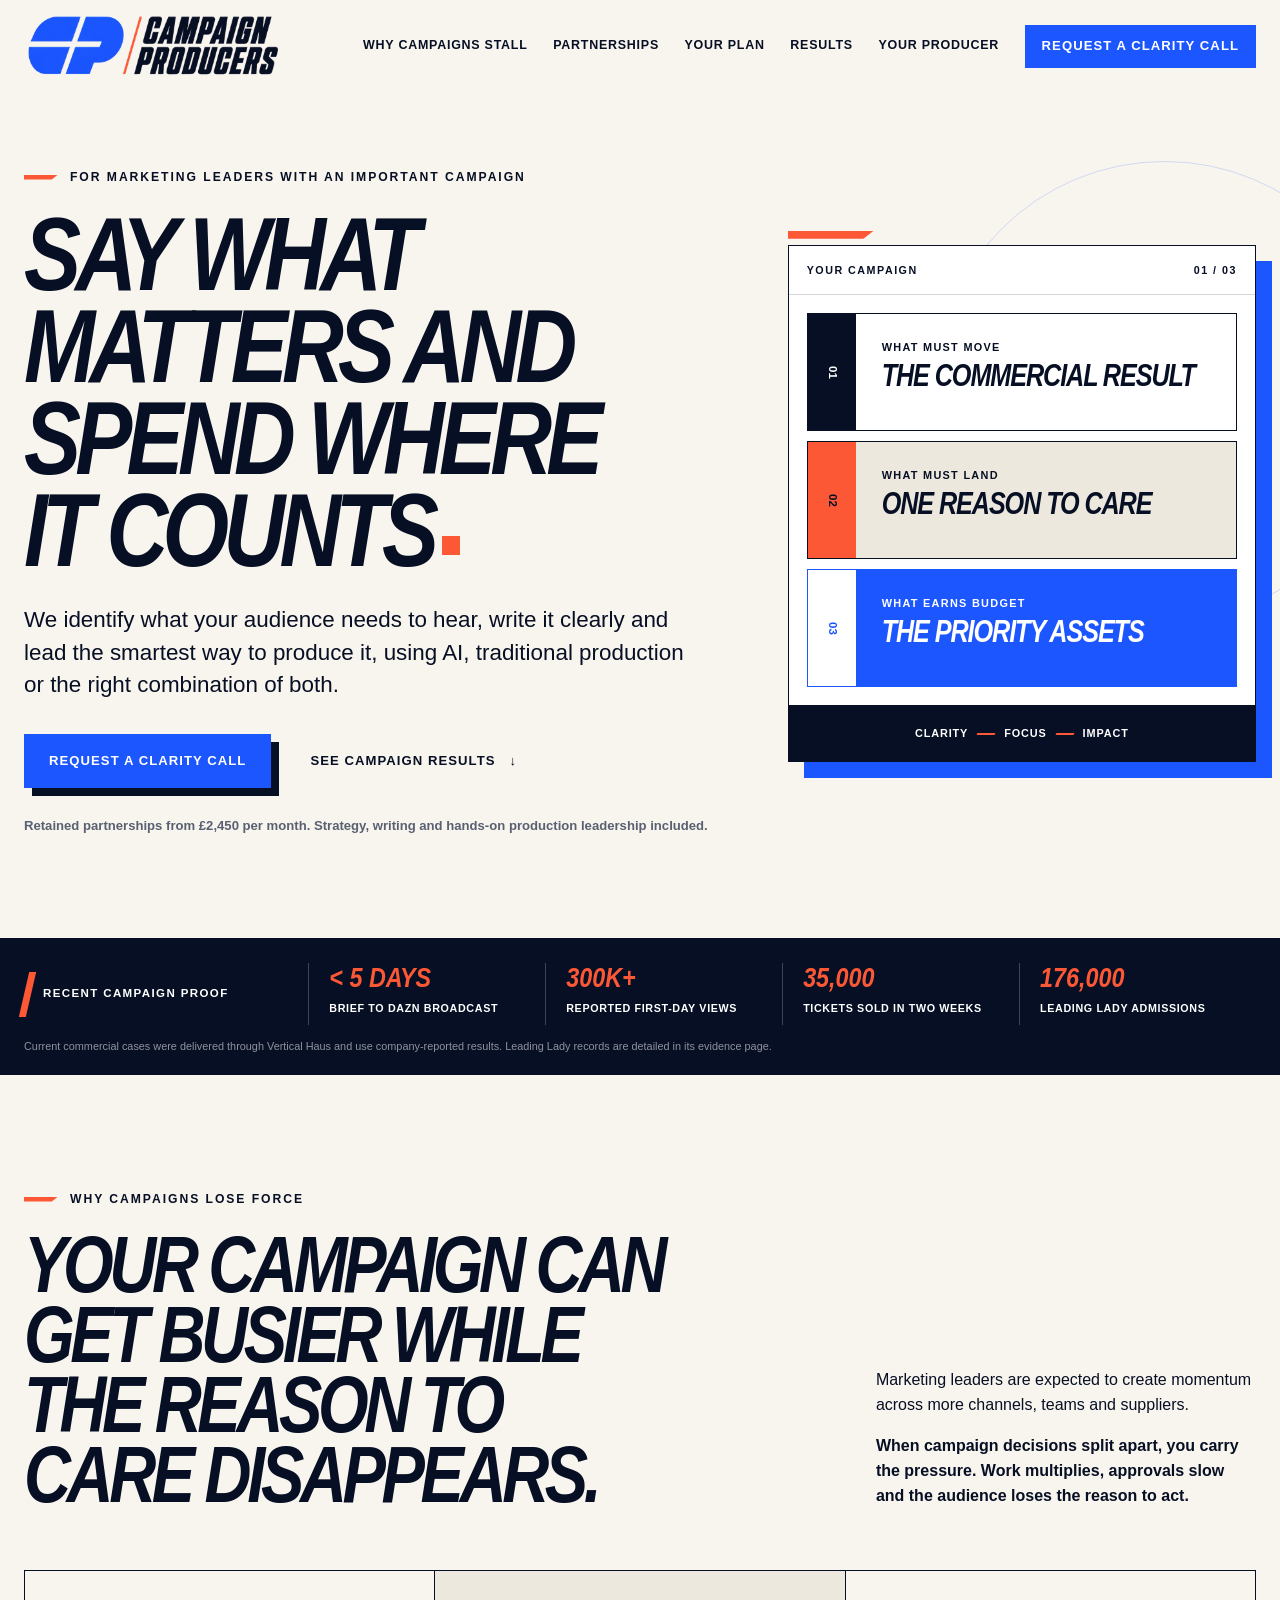
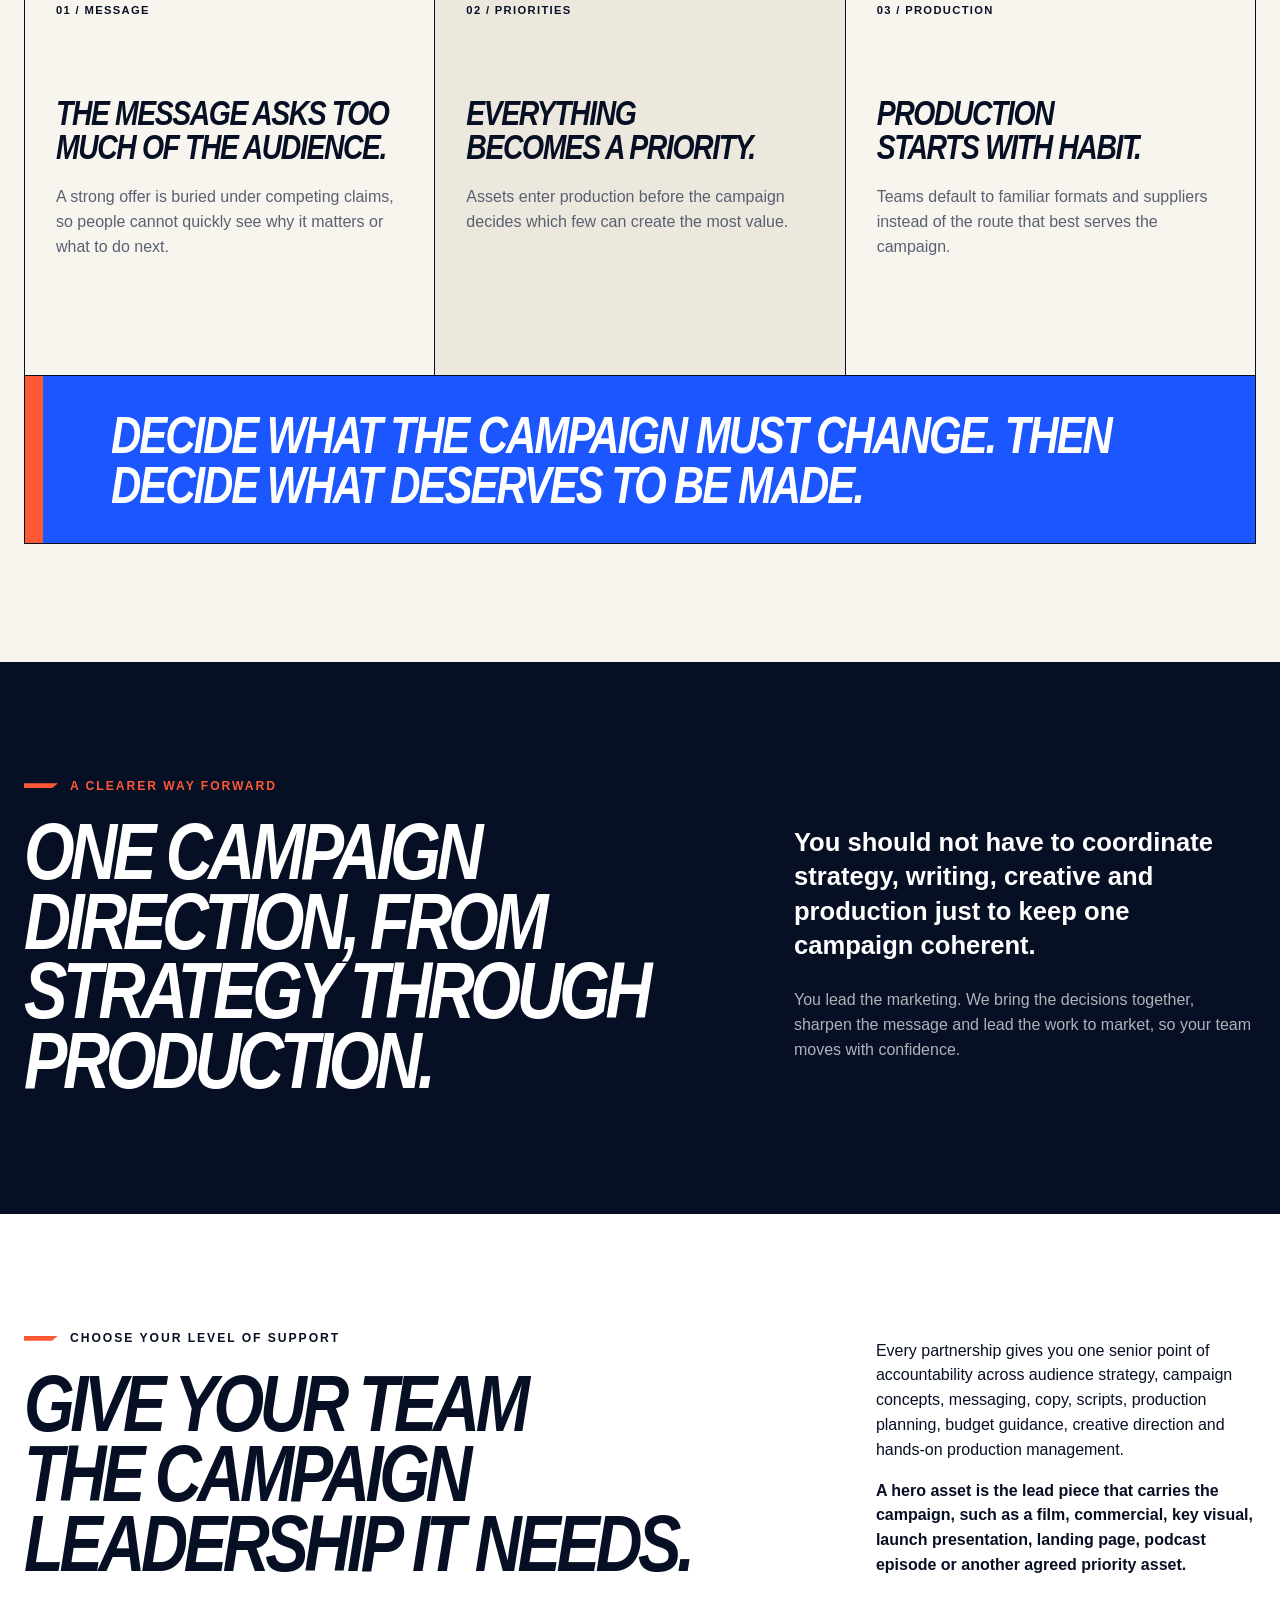
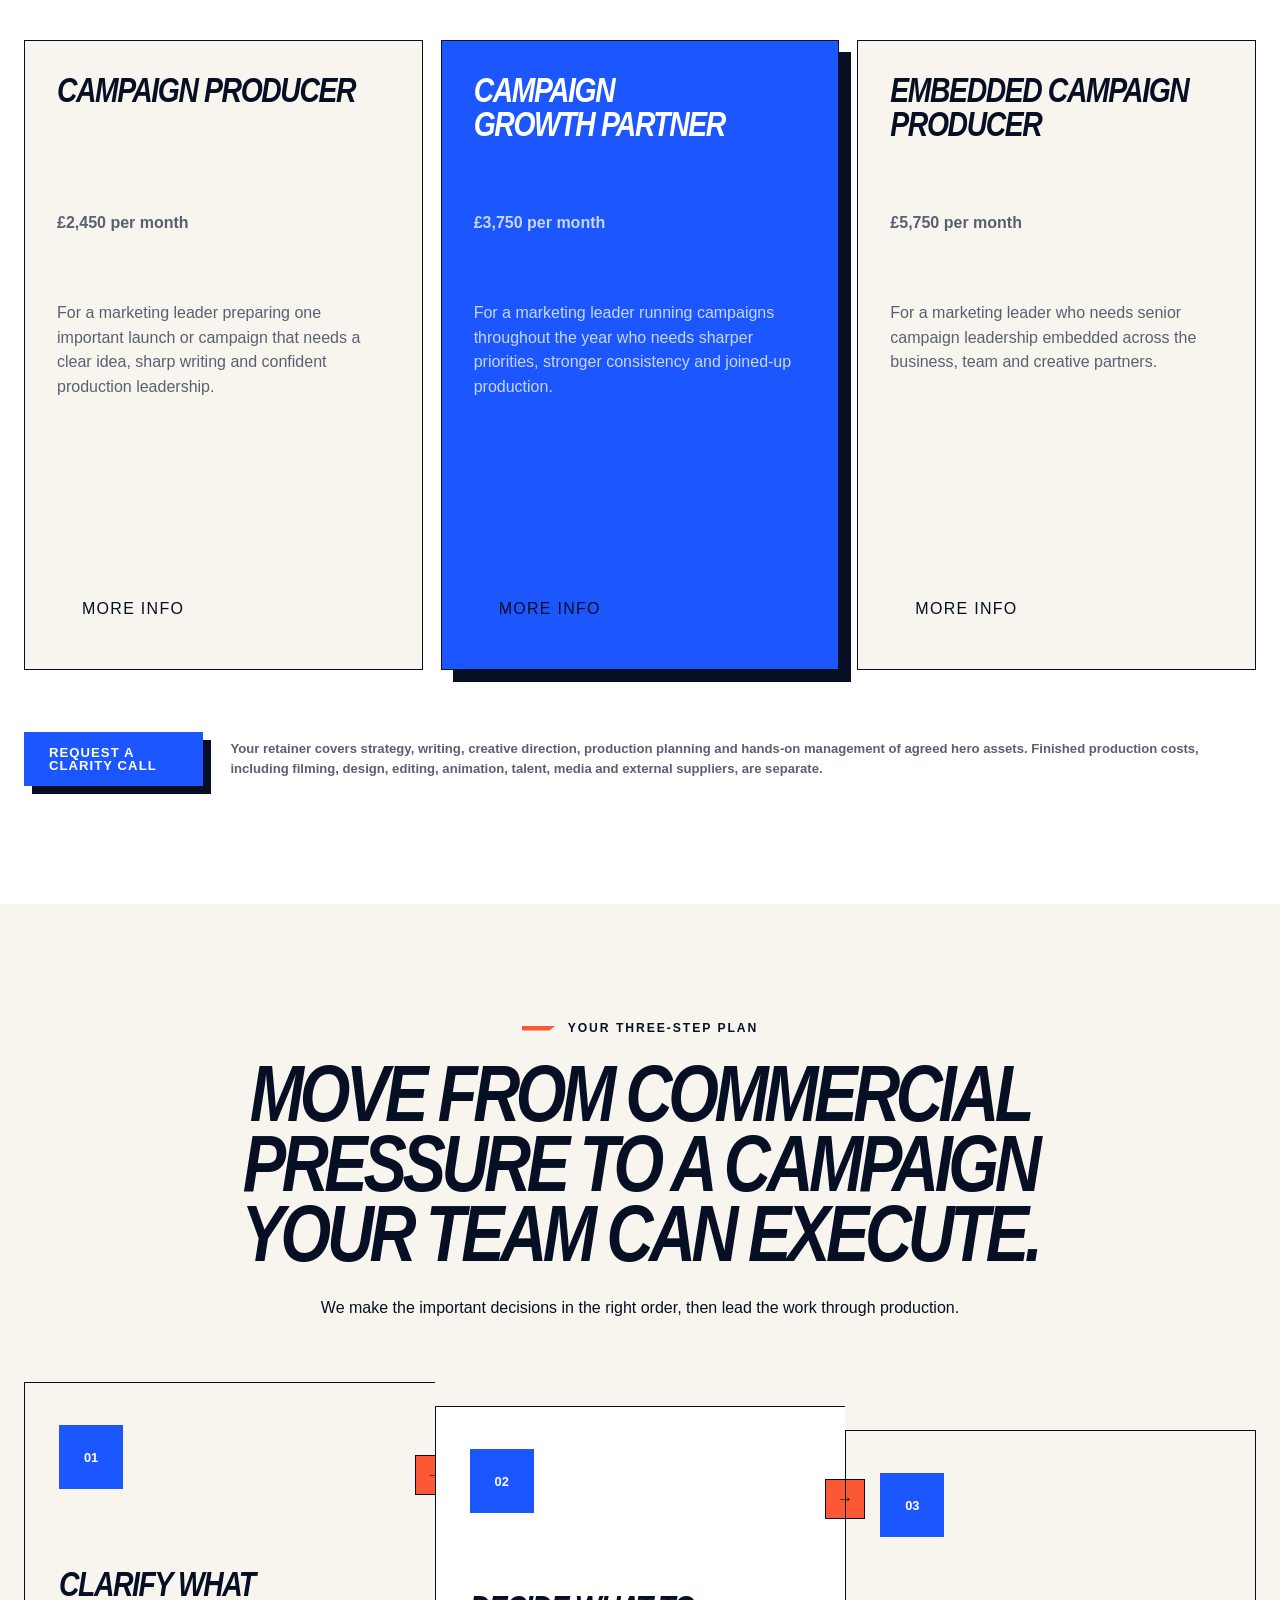
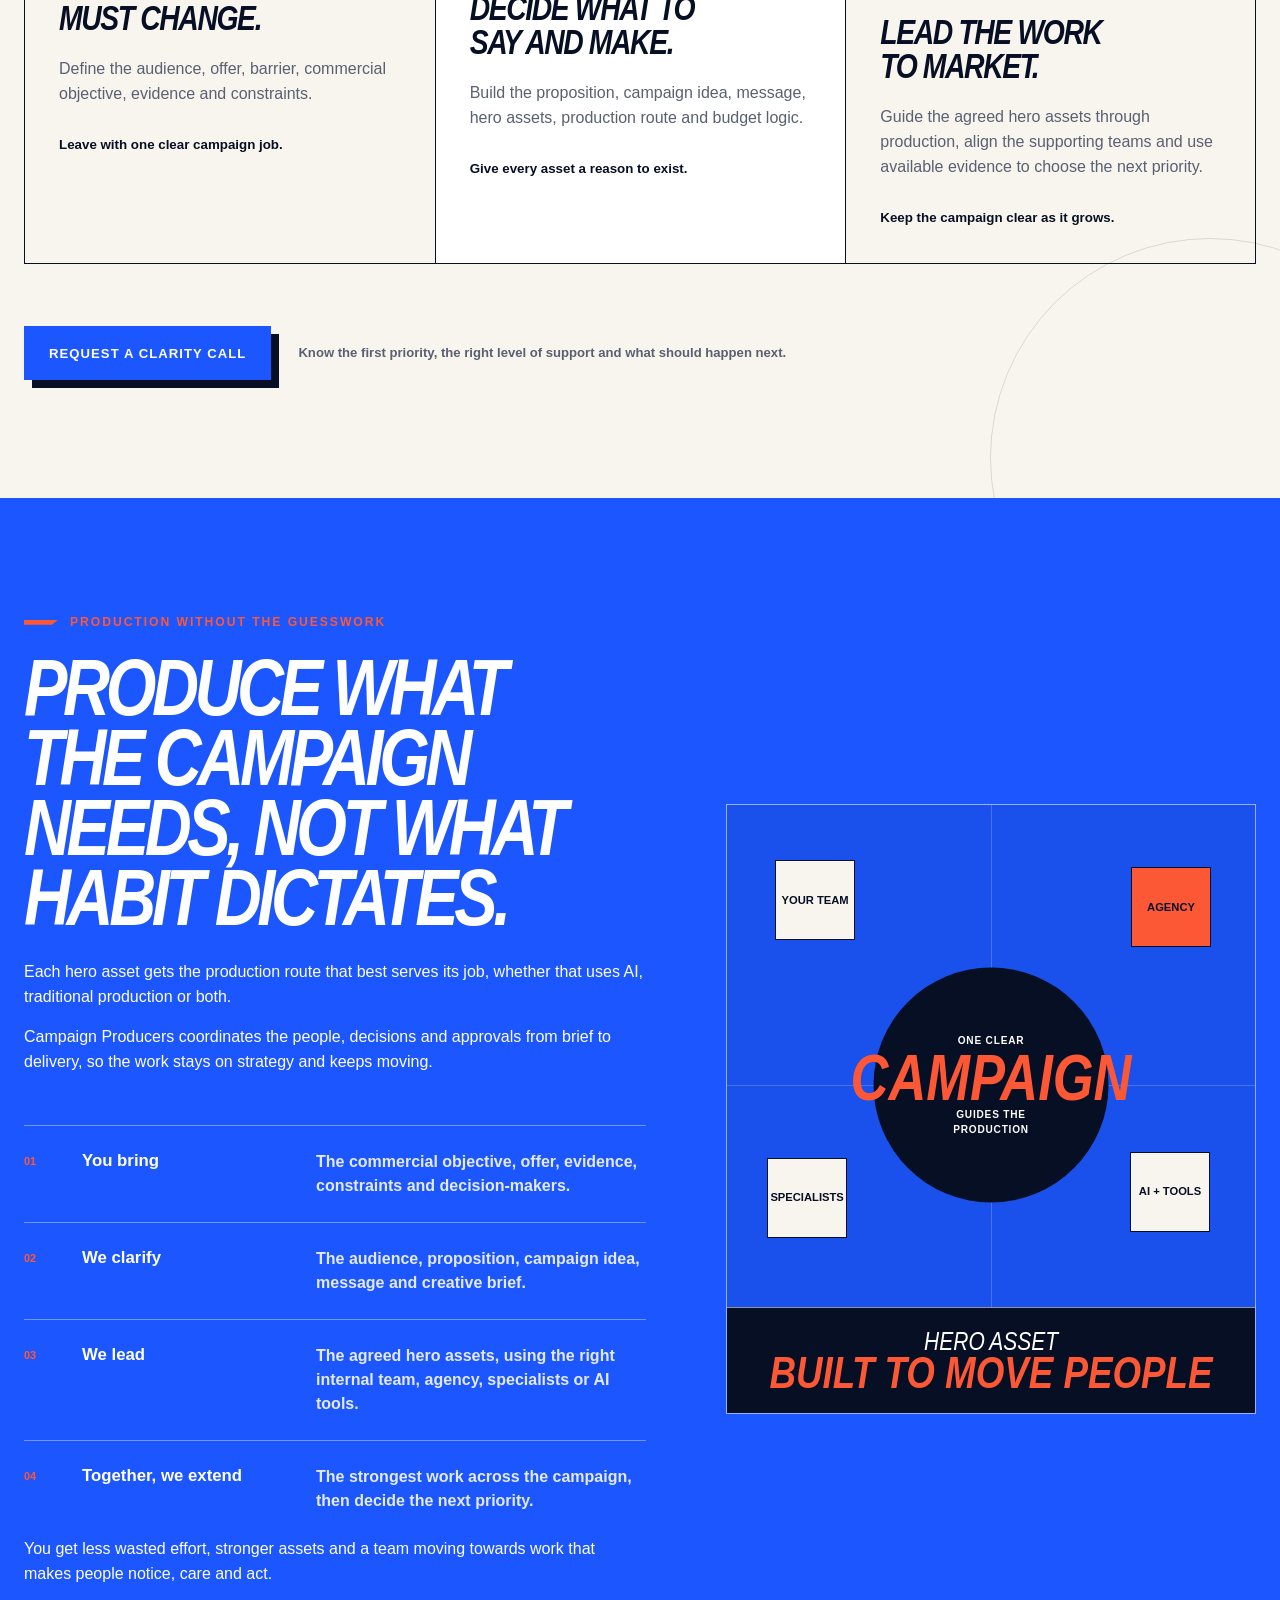
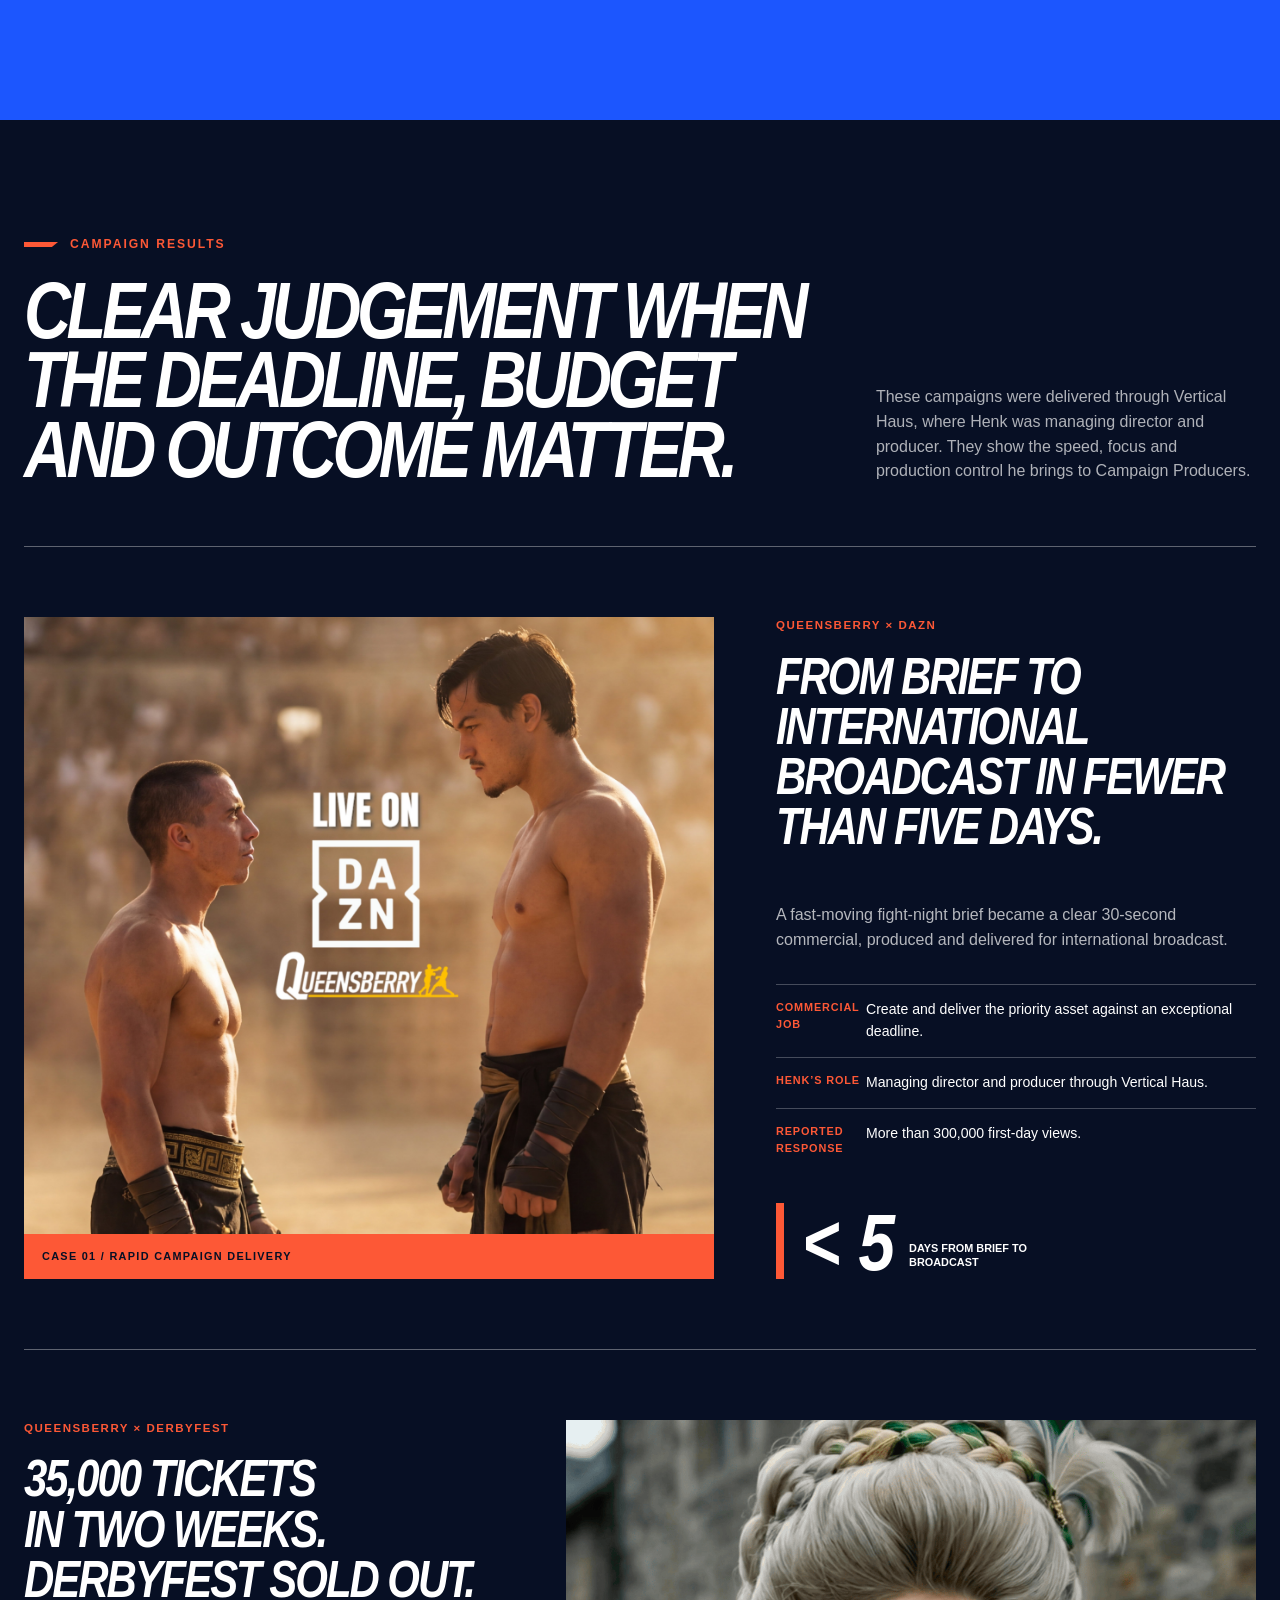
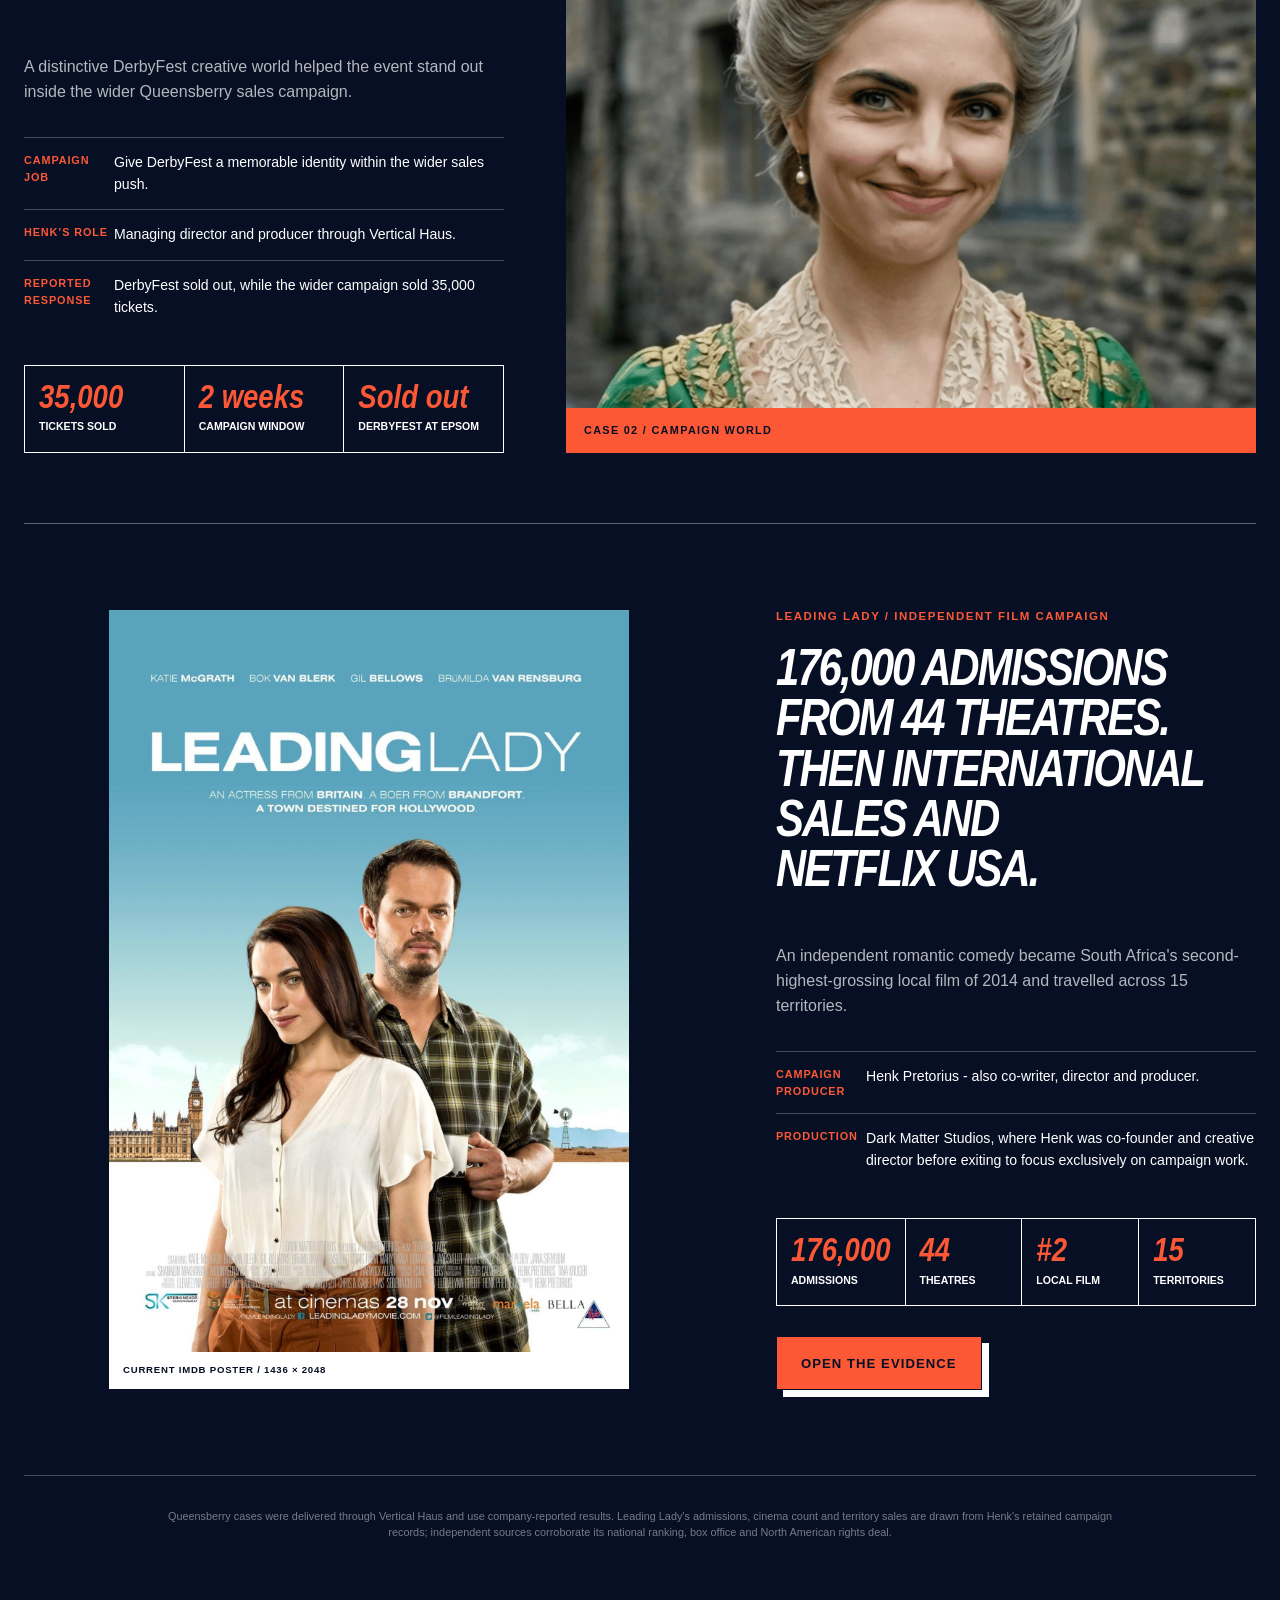
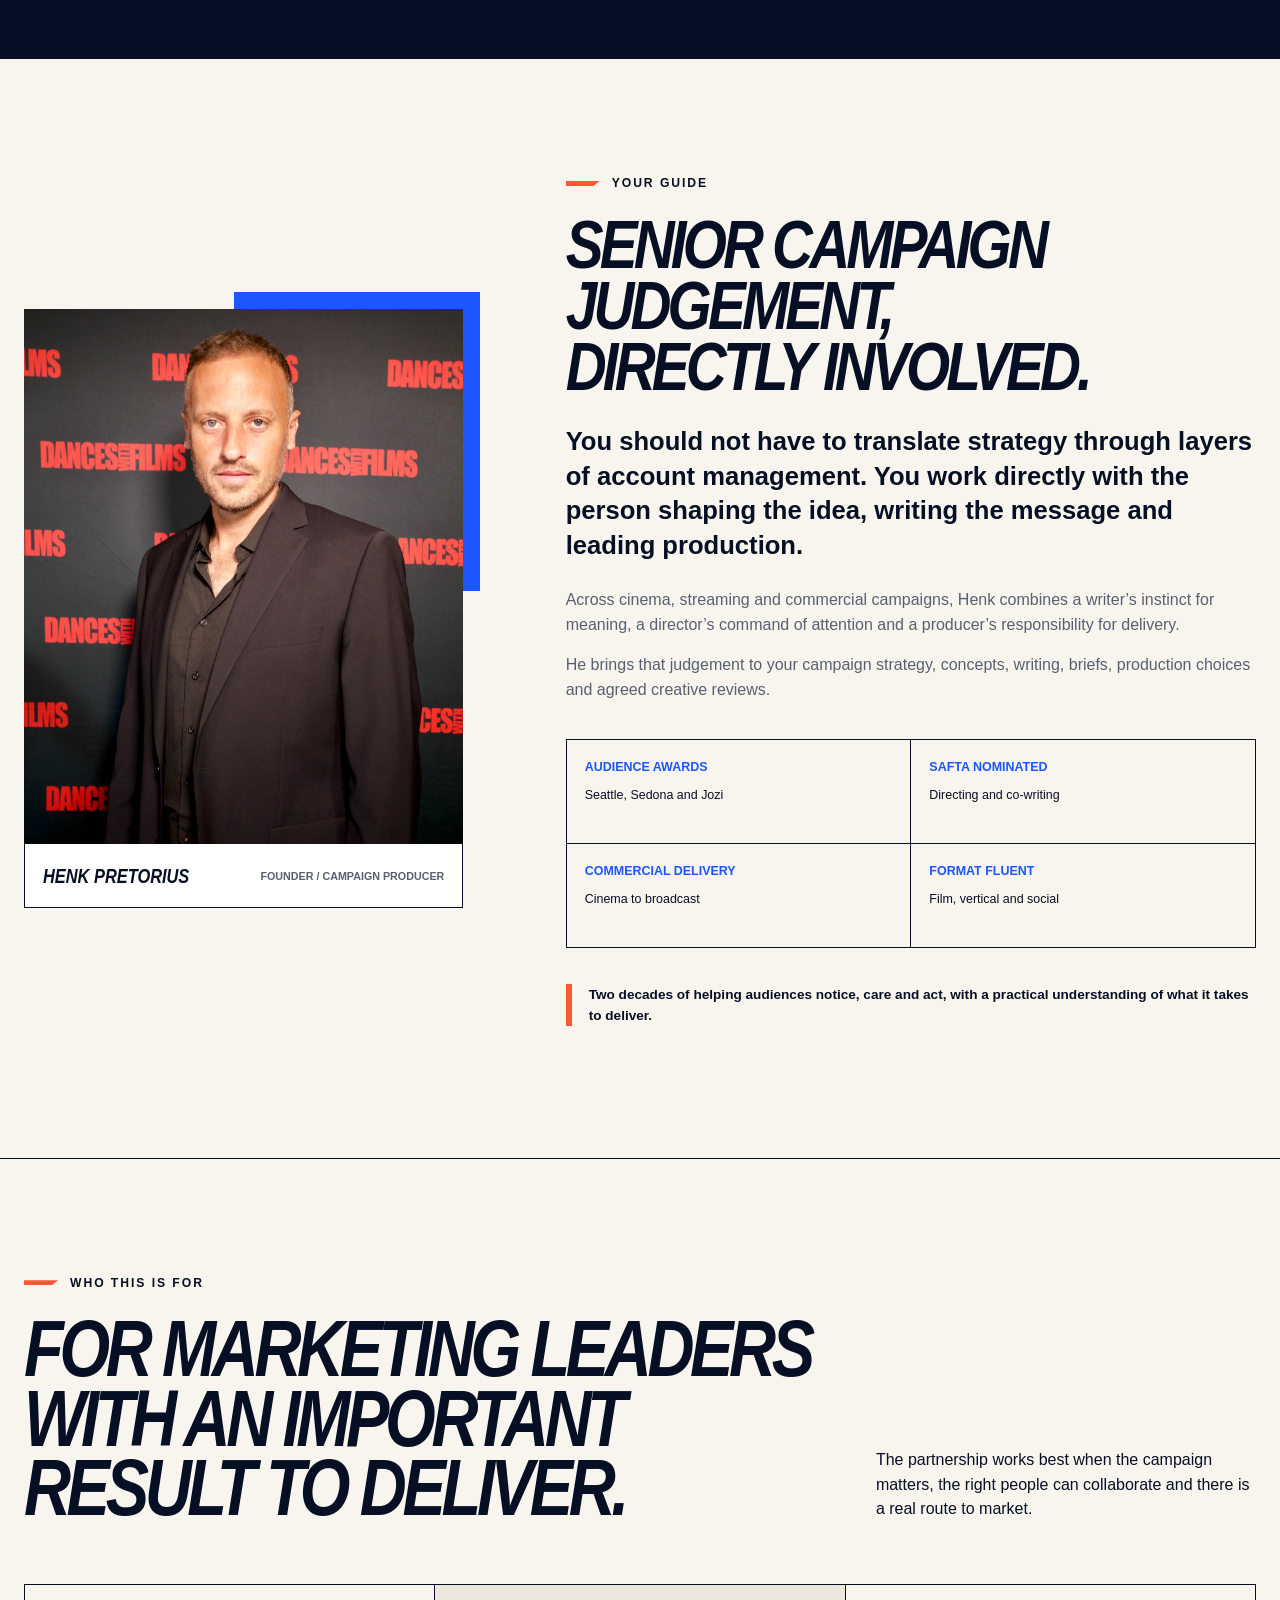
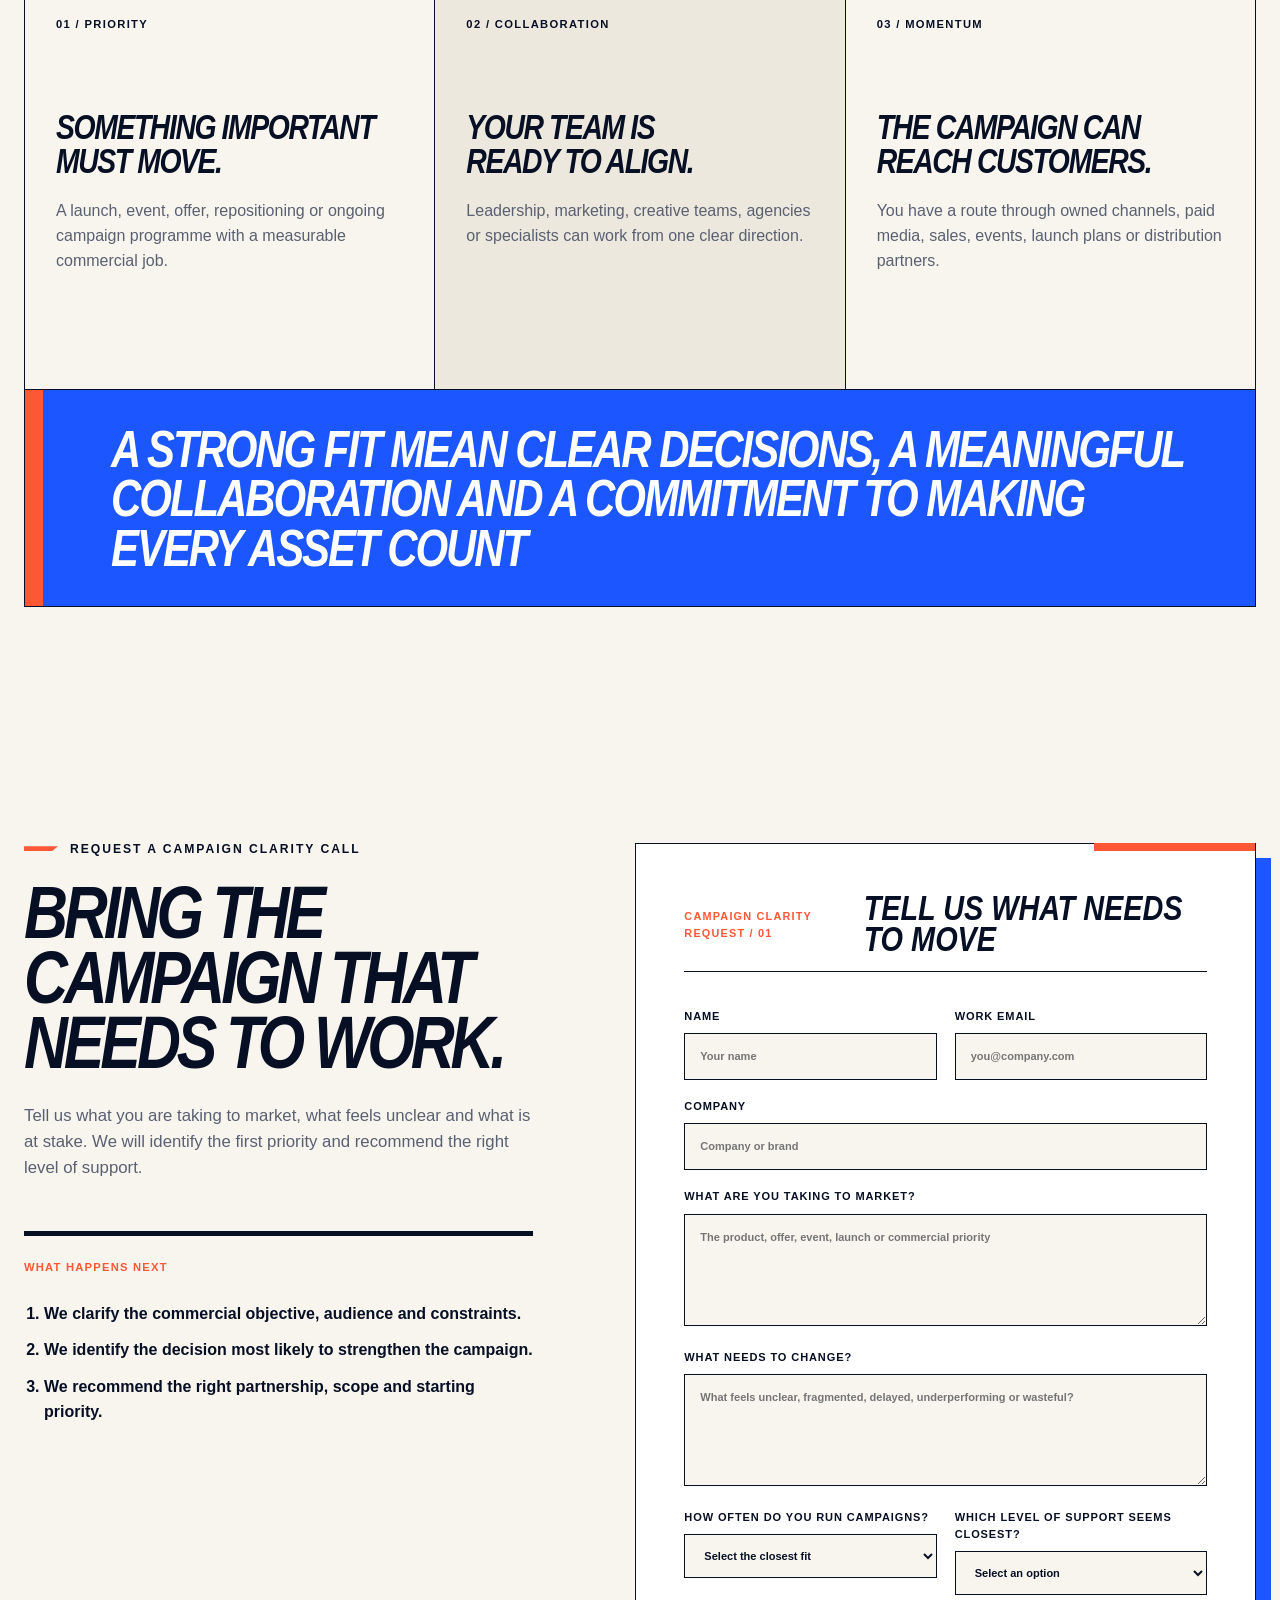
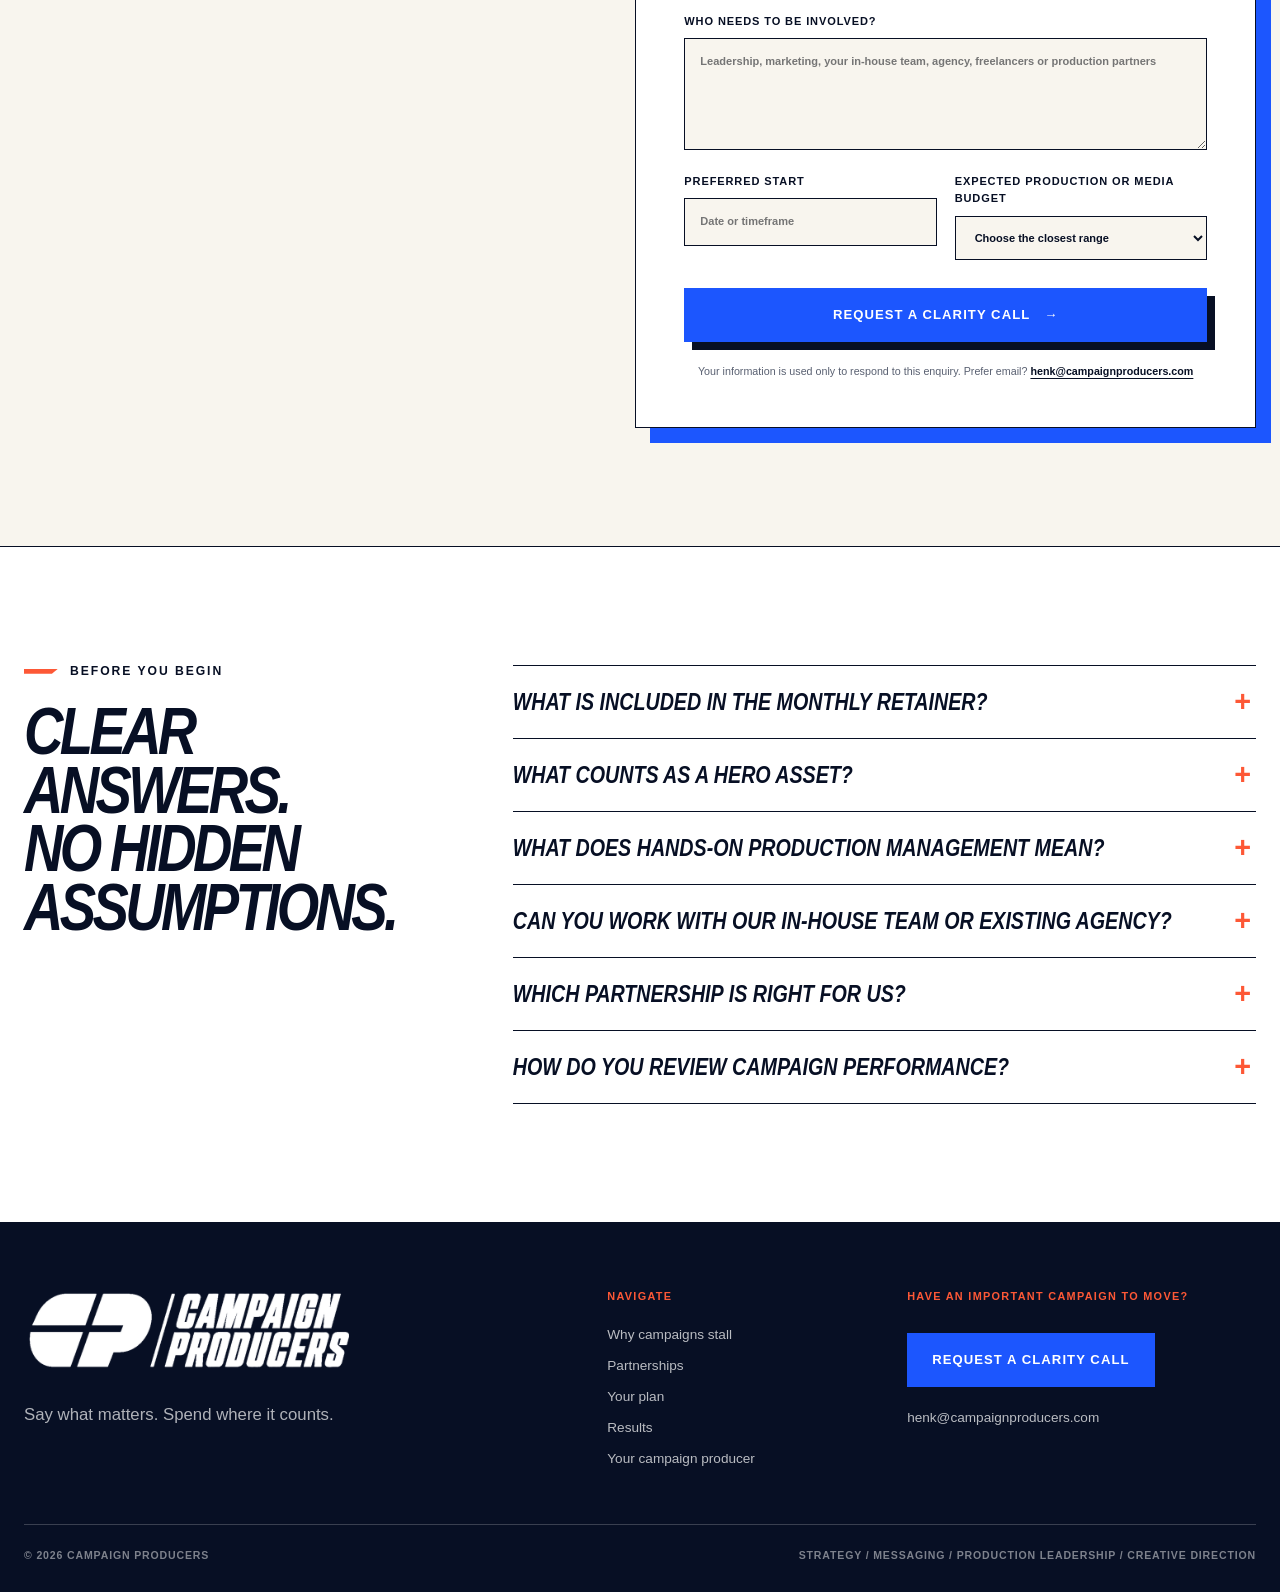
==== index.html @ 6bd21f06 "Add Leading Lady proof to restored site" ====
<!DOCTYPE html>

<html lang="en-GB">
<head>
<meta charset="utf-8"/>
<meta content="width=device-width, initial-scale=1" name="viewport"/>
<title>Campaign Strategy, Writing &amp; Production Leadership | Campaign Producers</title>
<meta content="Campaign strategy, writing and production leadership for marketing leaders. Clarify the message, focus the right assets and move faster from brief to market." name="description"/>
<meta content="#F8F5EE" name="theme-color"/>
<link href="https://www.campaignproducers.com/" rel="canonical"/>
<meta content="Make the Campaign Clear Before You Make the Work | Campaign Producers" property="og:title"/>
<meta content="Find the reason your audience should care, focus the assets worth making and lead production from brief to market." property="og:description"/>
<meta content="website" property="og:type"/>
<meta content="https://www.campaignproducers.com/" property="og:url"/>
<meta content="Campaign Producers" property="og:site_name"/>
<meta content="https://www.campaignproducers.com/assets/images/dazn-queensberry.jpg" property="og:image"/>
<meta content="Campaign Producers campaign work" property="og:image:alt"/>
<meta content="summary_large_image" name="twitter:card"/>
<meta content="Make the Campaign Clear Before You Make the Work | Campaign Producers" name="twitter:title"/>
<meta content="Campaign strategy, writing and production leadership for marketing leaders. Retained partnerships from £2,450 per month." name="twitter:description"/>
<meta content="https://www.campaignproducers.com/assets/images/dazn-queensberry.jpg" name="twitter:image"/>
<link href="assets/images/campaign-producers-mark.png" rel="icon" type="image/png"/>
<link href="assets/css/styles.css" rel="stylesheet"/>
<style>
/* Keep the production steps clean, aligned and easy to scan. */
.success-list li {
  display: grid;
  grid-template-columns: 34px minmax(170px, 210px) minmax(0, 1fr);
  align-items: start;
  column-gap: 24px;
  row-gap: 4px;
  padding: 24px 0;
}

.success-list li > .success-number {
  padding-top: 0.28em;
}

.success-list li > strong {
  display: block;
  margin: 0;
  font-size: 1.05rem;
  line-height: 1.3;
}

.success-list li > .success-copy {
  display: block;
  min-width: 0;
  color: rgba(255, 255, 255, 0.88);
  font-size: 1rem;
  font-weight: 700;
  line-height: 1.5;
}

@media (max-width: 620px) {
  .success-list li {
    grid-template-columns: 30px minmax(0, 1fr);
    column-gap: 14px;
    padding: 20px 0;
  }

  .success-list li > .success-number {
    grid-row: 1 / span 2;
  }

  .success-list li > strong,
  .success-list li > .success-copy {
    grid-column: 2;
  }
}


/* Keep package choices concise, with full details available on demand. */
.offer-card {
  display: flex;
  flex-direction: column;
}

.offer-card > h3 {
  margin-top: 0;
}

.offer-price {
  margin: 0 0 18px;
}

.offer-price strong {
  display: block;
}

.offer-summary {
  flex: 1;
}

.package-more-button {
  align-self: flex-start;
  margin-top: 22px;
  font: inherit;
  cursor: pointer;
}

.package-dialog {
  width: min(720px, calc(100% - 32px));
  max-width: 720px;
  max-height: min(86vh, 780px);
  margin: auto;
  padding: 0;
  overflow: auto;
  color: #151515;
  background: #f8f5ee;
  border: 1px solid rgba(21, 21, 21, 0.24);
  box-shadow: 0 28px 90px rgba(0, 0, 0, 0.32);
}

.package-dialog::backdrop {
  background: rgba(8, 8, 8, 0.72);
  backdrop-filter: blur(3px);
}

.package-dialog-inner {
  position: relative;
  padding: clamp(30px, 6vw, 58px);
}

.package-dialog-close {
  position: absolute;
  top: 18px;
  right: 18px;
  display: inline-flex;
  align-items: center;
  gap: 8px;
  padding: 8px 10px;
  color: inherit;
  background: transparent;
  border: 1px solid rgba(21, 21, 21, 0.24);
  font: inherit;
  font-size: 0.82rem;
  font-weight: 700;
  letter-spacing: 0.06em;
  text-transform: uppercase;
  cursor: pointer;
}

.package-dialog-close:hover,
.package-dialog-close:focus-visible {
  background: rgba(21, 21, 21, 0.08);
}

.package-dialog-kicker {
  margin: 0 100px 14px 0;
  font-size: 0.78rem;
  font-weight: 800;
  letter-spacing: 0.1em;
  text-transform: uppercase;
}

.package-dialog h3 {
  margin: 0 0 12px;
  font-size: clamp(2rem, 5vw, 3.4rem);
  line-height: 1;
}

.package-dialog-price {
  margin: 0 0 24px;
}

.package-dialog-price strong,
.package-dialog-price small {
  display: block;
}

.package-dialog-price strong {
  font-size: 1.25rem;
}

.package-dialog-price small {
  margin-top: 4px;
}

.package-dialog h4 {
  margin: 30px 0 12px;
  font-size: 0.82rem;
  letter-spacing: 0.1em;
  text-transform: uppercase;
}

.package-dialog ul {
  margin: 0;
  padding-left: 1.25rem;
}

.package-dialog li + li {
  margin-top: 9px;
}

.package-dialog-outcome {
  margin: 30px 0 0;
  padding-top: 24px;
  border-top: 1px solid rgba(21, 21, 21, 0.2);
}

.package-dialog-actions {
  margin-top: 28px;
}



/* Compatibility fallback for browsers without native modal dialog support. */
.package-dialog.package-dialog-fallback {
  position: fixed;
  inset: 0;
  z-index: 9999;
  box-sizing: border-box;
  width: 100%;
  max-width: none;
  height: 100%;
  max-height: none;
  margin: 0;
  padding: 16px;
  overflow-y: auto;
  background: rgba(8, 8, 8, 0.72);
  border: 0;
}

.package-dialog.package-dialog-fallback .package-dialog-inner {
  width: min(720px, 100%);
  margin: 0 auto;
  color: #151515;
  background: #f8f5ee;
  box-shadow: 0 28px 90px rgba(0, 0, 0, 0.32);
}

body.package-dialog-open {
  overflow: hidden;
}

@media (max-width: 620px) {
  .package-dialog {
    width: calc(100% - 20px);
    max-height: calc(100vh - 20px);
  }

  .package-dialog-inner {
    padding: 72px 24px 30px;
  }

  .package-dialog-close {
    top: 16px;
    right: 16px;
  }

  .package-dialog-kicker {
    margin-right: 0;
  }
}
</style>
<script type="application/ld+json">{
  "@context": "https://schema.org",
  "@type": "ProfessionalService",
  "@id": "https://www.campaignproducers.com/#business",
  "name": "Campaign Producers",
  "url": "https://www.campaignproducers.com/",
  "email": "henk@campaignproducers.com",
  "description": "Retained campaign partnerships for marketing leaders, combining audience strategy, campaign concepts, messaging, copywriting, scripts, production planning, creative direction and hands-on production leadership.",
  "founder": {
    "@type": "Person",
    "name": "Henk Pretorius",
    "jobTitle": "Founder and Campaign Producer"
  },
  "makesOffer": {
    "@type": "OfferCatalog",
    "name": "Campaign Partnerships",
    "itemListElement": [
      {
        "@type": "Offer",
        "name": "Campaign Producer",
        "description": "Campaign strategy, writing and production leadership for one important campaign and one agreed hero asset each month, with a three-month minimum.",
        "priceSpecification": {
          "@type": "UnitPriceSpecification",
          "price": "2450",
          "priceCurrency": "GBP",
          "unitText": "MONTH"
        }
      },
      {
        "@type": "Offer",
        "name": "Campaign Growth Partner",
        "description": "Ongoing campaign leadership for up to two active workstreams and two agreed hero assets each month, with a six-month minimum.",
        "priceSpecification": {
          "@type": "UnitPriceSpecification",
          "price": "3750",
          "priceCurrency": "GBP",
          "unitText": "MONTH"
        }
      },
      {
        "@type": "Offer",
        "name": "Embedded Campaign Producer",
        "description": "Embedded campaign leadership and hands-on production management for up to four agreed hero assets each month, with a six-month minimum.",
        "priceSpecification": {
          "@type": "UnitPriceSpecification",
          "price": "5750",
          "priceCurrency": "GBP",
          "unitText": "MONTH"
        }
      }
    ]
  }
}</script>
</head>
<body>
<a class="skip-link" href="#main">Skip to content</a>
<header class="site-header" data-header="">
<div class="shell header-inner">
<a aria-label="Campaign Producers home" class="brand" href="#top">
<img alt="Campaign Producers" src="assets/images/campaign-producers-logo.png"/>
</a>
<button aria-controls="site-nav" aria-expanded="false" aria-label="Toggle navigation" class="nav-toggle" data-nav-toggle="" type="button">
<span class="nav-toggle-label">Menu</span>
<span aria-hidden="true" class="nav-toggle-lines"><i></i><i></i></span>
</button>
<nav aria-label="Primary navigation" class="site-nav" data-nav="" id="site-nav">
<a href="#problem">Why campaigns stall</a>
<a href="#partnerships">Partnerships</a>
<a href="#process">Your plan</a>
<a href="#proof">Results</a>
<a href="#producer">Your producer</a>
<a class="button button-small button-primary" href="#start">Request a clarity call</a>
</nav>
</div>
</header>
<main id="main">
<section class="hero section-pad" id="top">
<div class="shell hero-grid">
<div class="hero-copy reveal">
<p class="eyebrow"><span></span>For marketing leaders with an important campaign</p>
<h1>SAY WHAT MATTERS AND SPEND WHERE IT COUNTS</h1>
<p class="hero-lead">We identify what your audience needs to hear, write it clearly and lead the smartest way to produce it, using AI, traditional production or the right combination of both.</p>
<div class="button-row">
<a class="button button-primary" href="#start">Request a clarity call</a>
<a class="button button-quiet" href="#proof">See campaign results <span aria-hidden="true">↓</span></a>
</div>
<p class="microcopy">Retained partnerships from £2,450 per month. Strategy, writing and hands-on production leadership included.</p>
</div>
<div aria-label="Your commercial priority becomes one clear campaign and a focused production plan" class="campaign-board reveal" role="img">
<div class="board-topline">
<span>YOUR CAMPAIGN</span>
<span>01 / 03</span>
</div>
<div class="board-stage">
<article class="board-card board-card-product">
<span class="board-number">01</span>
<p>What must move</p>
<strong>The commercial result</strong>
</article>
<article class="board-card board-card-problem">
<span class="board-number">02</span>
<p>What must land</p>
<strong>One reason to care</strong>
</article>
<article class="board-card board-card-story">
<span class="board-number">03</span>
<p>What earns budget</p>
<strong>The priority assets</strong>
</article>
</div>
<div class="board-outcome">
<span>CLARITY</span><i></i><span>FOCUS</span><i></i><span>IMPACT</span>
</div>
</div>
</div>
</section>
<section aria-label="Recent campaign proof" class="proof-rail">
<div class="shell proof-rail-grid">
<div class="proof-rail-intro">
<span aria-hidden="true"></span>
<strong>Recent campaign proof</strong>
</div>
<div class="rail-stat"><strong>&lt; 5 days</strong><span>Brief to DAZN broadcast</span></div>
<div class="rail-stat"><strong>300k+</strong><span>Reported first-day views</span></div>
<div class="rail-stat"><strong>35,000</strong><span>Tickets sold in two weeks</span></div>
<div class="rail-stat"><strong>176,000</strong><span>Leading Lady admissions</span></div>
</div>
<p class="shell rail-note">Current commercial cases were delivered through Vertical Haus and use company-reported results. Leading Lady records are detailed in its evidence page.</p>
</section>
<section class="section-pad problem-section" id="problem">
<div class="shell">
<div class="section-heading split-heading reveal">
<div>
<p class="eyebrow"><span></span>Why campaigns lose force</p>
<h2>Your campaign can get busier while the reason to care disappears.</h2>
</div>
<div class="heading-copy">
<p>Marketing leaders are expected to create momentum across more channels, teams and suppliers.</p>
<p><strong>When campaign decisions split apart, you carry the pressure. Work multiplies, approvals slow and the audience loses the reason to act.</strong></p>
</div>
</div>
<div class="problem-grid">
<article class="problem-card reveal">
<span>01 / MESSAGE</span>
<h3>The message asks too much of the audience.</h3>
<p>A strong offer is buried under competing claims, so people cannot quickly see why it matters or what to do next.</p>
</article>
<article class="problem-card reveal">
<span>02 / PRIORITIES</span>
<h3>Everything becomes a priority.</h3>
<p>Assets enter production before the campaign decides which few can create the most value.</p>
</article>
<article class="problem-card reveal">
<span>03 / PRODUCTION</span>
<h3>Production starts with habit.</h3>
<p>Teams default to familiar formats and suppliers instead of the route that best serves the campaign.</p>
</article>
</div>
<div class="principle-card reveal">
<p>Decide what the campaign must change. Then decide what deserves to be made.</p>
</div>
</div>
</section>
<section class="guide-intro section-pad ink-section">
<div class="shell guide-intro-grid">
<div class="reveal">
<p class="eyebrow eyebrow-light"><span></span>A clearer way forward</p>
<h2>One campaign direction, from strategy through production.</h2>
</div>
<div class="guide-copy reveal">
<p class="large-copy">You should not have to coordinate strategy, writing, creative and production just to keep one campaign coherent.</p>
<p>You lead the marketing. We bring the decisions together, sharpen the message and lead the work to market, so your team moves with confidence.</p>
</div>
</div>
</section>
<section class="section-pad offer-section" id="partnerships">
<div class="shell">
<div class="section-heading split-heading reveal">
<div>
<p class="eyebrow"><span></span>Choose your level of support</p>
<h2>Give your team the campaign leadership it needs.</h2>
</div>
<div class="heading-copy">
<p>Every partnership gives you one senior point of accountability across audience strategy, campaign concepts, messaging, copy, scripts, production planning, budget guidance, creative direction and hands-on production management.</p>
<p><strong>A hero asset is the lead piece that carries the campaign, such as a film, commercial, key visual, launch presentation, landing page, podcast episode or another agreed priority asset.</strong></p>
</div>
</div>
<div class="offer-grid">
<article class="offer-card reveal">
<h3>Campaign Producer</h3>
<p class="offer-price"><strong>£2,450 per month</strong></p>
<p class="offer-summary">For a marketing leader preparing one important launch or campaign that needs a clear idea, sharp writing and confident production leadership.</p>
<button aria-controls="package-campaign-producer" aria-expanded="false" aria-haspopup="dialog" class="button button-quiet package-more-button" data-package-open="package-campaign-producer" type="button">More info</button>
</article>
<article class="offer-card offer-card-featured reveal">
<h3>Campaign Growth Partner</h3>
<p class="offer-price"><strong>£3,750 per month</strong></p>
<p class="offer-summary">For a marketing leader running campaigns throughout the year who needs sharper priorities, stronger consistency and joined-up production.</p>
<button aria-controls="package-growth-partner" aria-expanded="false" aria-haspopup="dialog" class="button button-quiet package-more-button" data-package-open="package-growth-partner" type="button">More info</button>
</article>
<article class="offer-card reveal">
<h3>Embedded Campaign Producer</h3>
<p class="offer-price"><strong>£5,750 per month</strong></p>
<p class="offer-summary">For a marketing leader who needs senior campaign leadership embedded across the business, team and creative partners.</p>
<button aria-controls="package-embedded-producer" aria-expanded="false" aria-haspopup="dialog" class="button button-quiet package-more-button" data-package-open="package-embedded-producer" type="button">More info</button>
</article>
</div>

<dialog aria-labelledby="package-campaign-producer-title" aria-modal="true" class="package-dialog" id="package-campaign-producer">
<div class="package-dialog-inner">
<button aria-label="Close Campaign Producer details" class="package-dialog-close" data-package-close="" type="button">Close <span aria-hidden="true">×</span></button>
<p class="package-dialog-kicker">One campaign / one hero asset</p>
<h3 id="package-campaign-producer-title">Campaign Producer</h3>
<p class="package-dialog-price"><strong>£2,450 per month</strong><small>Three-month minimum</small></p>
<p>For a marketing leader preparing one important launch or campaign that needs a clear idea, sharp writing and confident production leadership.</p>
<h4>What you get</h4>
<ul>
<li>Define the audience, offer, barrier and commercial outcome.</li>
<li>Build the proposition, campaign idea and core message.</li>
<li>Write the priority copy and scripts.</li>
<li>Set the creative brief, production route and budget logic.</li>
<li>Lead one agreed hero asset each month from brief to delivery.</li>
<li>Direct the supporting assets so the campaign stays coherent.</li>
<li>Coordinate the right internal team, agency, specialists or AI tools.</li>
</ul>
<p class="package-dialog-outcome"><strong>What changes:</strong> you gain one clear campaign idea, one professionally led hero asset and a direction your whole team can use.</p>
<div class="package-dialog-actions"><a class="button button-primary" data-package-cta="" href="#start">Request a clarity call <span aria-hidden="true">→</span></a></div>
</div>
</dialog>

<dialog aria-labelledby="package-growth-partner-title" aria-modal="true" class="package-dialog" id="package-growth-partner">
<div class="package-dialog-inner">
<button aria-label="Close Campaign Growth Partner details" class="package-dialog-close" data-package-close="" type="button">Close <span aria-hidden="true">×</span></button>
<p class="package-dialog-kicker">Two workstreams / two hero assets</p>
<h3 id="package-growth-partner-title">Campaign Growth Partner</h3>
<p class="package-dialog-price"><strong>£3,750 per month</strong><small>Six-month minimum</small></p>
<p>For a marketing leader running campaigns throughout the year who needs sharper priorities, stronger consistency and joined-up production.</p>
<h4>What you get</h4>
<ul>
<li>Set quarterly campaign direction and monthly priorities.</li>
<li>Support up to two active campaign workstreams at a time.</li>
<li>Shape audience propositions, concepts, messages, copy and scripts.</li>
<li>Lead up to two agreed hero assets each month.</li>
<li>Plan how each hero asset extends across channels.</li>
<li>Align internal teams, agencies and production partners.</li>
<li>Review available results and recommend the next best move.</li>
</ul>
<p class="package-dialog-outcome"><strong>What changes:</strong> your campaigns become a connected programme, with sharper priorities, stronger creative consistency and more value from every asset.</p>
<div class="package-dialog-actions"><a class="button button-primary" data-package-cta="" href="#start">Request a clarity call <span aria-hidden="true">→</span></a></div>
</div>
</dialog>

<dialog aria-labelledby="package-embedded-producer-title" aria-modal="true" class="package-dialog" id="package-embedded-producer">
<div class="package-dialog-inner">
<button aria-label="Close Embedded Campaign Producer details" class="package-dialog-close" data-package-close="" type="button">Close <span aria-hidden="true">×</span></button>
<p class="package-dialog-kicker">Embedded / four hero assets</p>
<h3 id="package-embedded-producer-title">Embedded Campaign Producer</h3>
<p class="package-dialog-price"><strong>£5,750 per month</strong><small>Six-month minimum</small></p>
<p>For a marketing leader who needs senior campaign leadership embedded across the business, team and creative partners.</p>
<h4>What you get</h4>
<ul>
<li>Reserve embedded campaign capacity for your business.</li>
<li>Prioritise across products, audiences and campaign workstreams.</li>
<li>Develop ongoing propositions, concepts, messages, copy and scripts.</li>
<li>Lead up to four agreed hero assets each month.</li>
<li>Work directly with leadership, marketing and creative teams.</li>
<li>Guide budgets, suppliers, reviews and approvals.</li>
<li>Protect quality and campaign clarity from brief to final delivery.</li>
</ul>
<p class="package-dialog-outcome"><strong>What changes:</strong> you gain an experienced campaign lead who keeps strategy, creative work and production moving towards the same commercial result.</p>
<div class="package-dialog-actions"><a class="button button-primary" data-package-cta="" href="#start">Request a clarity call <span aria-hidden="true">→</span></a></div>
</div>
</dialog>
<div class="plan-cta reveal">
<a class="button button-primary" href="#start">Request a clarity call</a>
<span>Your retainer covers strategy, writing, creative direction, production planning and hands-on management of agreed hero assets. Finished production costs, including filming, design, editing, animation, talent, media and external suppliers, are separate.</span>
</div>
</div>
</section>
<section class="section-pad plan-section" id="process">
<div class="shell">
<div class="section-heading centred reveal">
<p class="eyebrow eyebrow-centred"><span></span>Your three-step plan</p>
<h2>Move from commercial pressure to a campaign your team can execute.</h2>
<p>We make the important decisions in the right order, then lead the work through production.</p>
</div>
<ol class="plan-grid">
<li class="plan-step reveal">
<span class="plan-number">01</span>
<h3>Clarify what must change.</h3>
<p>Define the audience, offer, barrier, commercial objective, evidence and constraints.</p>
<small>Leave with one clear campaign job.</small>
</li>
<li class="plan-step reveal">
<span class="plan-number">02</span>
<h3>Decide what to say and make.</h3>
<p>Build the proposition, campaign idea, message, hero assets, production route and budget logic.</p>
<small>Give every asset a reason to exist.</small>
</li>
<li class="plan-step reveal">
<span class="plan-number">03</span>
<h3>Lead the work to market.</h3>
<p>Guide the agreed hero assets through production, align the supporting teams and use available evidence to choose the next priority.</p>
<small>Keep the campaign clear as it grows.</small>
</li>
</ol>
<div class="plan-cta reveal">
<a class="button button-primary" href="#start">Request a clarity call</a>
<span>Know the first priority, the right level of support and what should happen next.</span>
</div>
</div>
</section>
<section class="section-pad success-section" id="delivery">
<div class="shell success-grid">
<div class="reveal">
<p class="eyebrow eyebrow-light"><span></span>Production without the guesswork</p>
<h2>Produce what the campaign needs, not what habit dictates.</h2>
<p>Each hero asset gets the production route that best serves its job, whether that uses AI, traditional production or both.</p>
<p>Campaign Producers coordinates the people, decisions and approvals from brief to delivery, so the work stays on strategy and keeps moving.</p>
<ul class="success-list">
<li>
<span class="success-number">01</span>
<strong>You bring</strong>
<span class="success-copy">The commercial objective, offer, evidence, constraints and decision-makers.</span>
</li>
<li>
<span class="success-number">02</span>
<strong>We clarify</strong>
<span class="success-copy">The audience, proposition, campaign idea, message and creative brief.</span>
</li>
<li>
<span class="success-number">03</span>
<strong>We lead</strong>
<span class="success-copy">The agreed hero assets, using the right internal team, agency, specialists or AI tools.</span>
</li>
<li>
<span class="success-number">04</span>
<strong>Together, we extend</strong>
<span class="success-copy">The strongest work across the campaign, then decide the next priority.</span>
</li>
</ul>
<p>You get less wasted effort, stronger assets and a team moving towards work that makes people notice, care and act.</p>
</div>
<div aria-label="One campaign direction guides your team, agency, specialists and tools towards stronger hero assets" class="system-map reveal" role="img">
<div class="system-orbit orbit-one"><span>Your team</span></div>
<div class="system-orbit orbit-two"><span>Agency</span></div>
<div class="system-orbit orbit-three"><span>Specialists</span></div>
<div class="system-orbit orbit-four"><span>AI + tools</span></div>
<div class="system-centre"><small>One clear</small><strong>CAMPAIGN</strong><small>guides the production</small></div>
<div class="system-output">HERO ASSET<br/><strong>BUILT TO MOVE PEOPLE</strong></div>
</div>
</div>
</section>
<section class="section-pad proof-section" id="proof">
<div class="shell">
<div class="section-heading split-heading light-heading reveal">
<div>
<p class="eyebrow eyebrow-light"><span></span>Campaign results</p>
<h2>Clear judgement when the deadline, budget and outcome matter.</h2>
</div>
<div class="heading-copy">
<p>These campaigns were delivered through Vertical Haus, where Henk was managing director and producer. They show the speed, focus and production control he brings to Campaign Producers.</p>
</div>
</div>
<article class="case-study reveal">
<div class="case-image case-image-wide">
<img alt="Queensberry fighters in a DAZN campaign visual" src="assets/images/dazn-queensberry.jpg"/>
<span>CASE 01 / RAPID CAMPAIGN DELIVERY</span>
</div>
<div class="case-copy">
<p class="case-kicker">Queensberry × DAZN</p>
<h3>From brief to international broadcast in fewer than five days.</h3>
<p>A fast-moving fight-night brief became a clear 30-second commercial, produced and delivered for international broadcast.</p>
<dl class="case-details">
<div><dt>Commercial job</dt><dd>Create and deliver the priority asset against an exceptional deadline.</dd></div>
<div><dt>Henk’s role</dt><dd>Managing director and producer through Vertical Haus.</dd></div>
<div><dt>Reported response</dt><dd>More than 300,000 first-day views.</dd></div>
</dl>
<div class="case-stat"><strong>&lt; 5</strong><span>days from brief to broadcast</span></div>
</div>
</article>
<article class="case-study case-study-reverse reveal">
<div class="case-image case-image-wide">
<img alt="DerbyFest campaign hero featuring a period character" class="derby-hero" src="assets/images/derbyfest-hero.png"/>
<span>CASE 02 / CAMPAIGN WORLD</span>
</div>
<div class="case-copy">
<p class="case-kicker">Queensberry × DerbyFest</p>
<h3>35,000 tickets in two weeks. DerbyFest sold out.</h3>
<p>A distinctive DerbyFest creative world helped the event stand out inside the wider Queensberry sales campaign.</p>
<dl class="case-details">
<div><dt>Campaign job</dt><dd>Give DerbyFest a memorable identity within the wider sales push.</dd></div>
<div><dt>Henk’s role</dt><dd>Managing director and producer through Vertical Haus.</dd></div>
<div><dt>Reported response</dt><dd>DerbyFest sold out, while the wider campaign sold 35,000 tickets.</dd></div>
</dl>
<div class="mini-stats">
<div><strong>35,000</strong><span>tickets sold</span></div>
<div><strong>2 weeks</strong><span>campaign window</span></div>
<div><strong>Sold out</strong><span>DerbyFest at Epsom</span></div>
</div>
</div>
</article>
<article class="case-study leading-lady-case">
<figure class="case-image poster-image reveal">
<img alt="High-resolution Leading Lady theatrical poster" src="assets/images/leading-lady-imdb-poster-1436x2048.jpg"/>
<figcaption>Current IMDb poster / 1436 × 2048</figcaption>
</figure>
<div class="case-copy reveal">
<p class="case-kicker">Leading Lady / Independent film campaign</p>
<h3>176,000 admissions from 44 theatres. Then international sales and Netflix USA.</h3>
<p>An independent romantic comedy became South Africa's second-highest-grossing local film of 2014 and travelled across 15 territories.</p>
<dl class="case-details">
<div><dt>Campaign producer</dt><dd>Henk Pretorius - also co-writer, director and producer.</dd></div>
<div><dt>Production</dt><dd>Dark Matter Studios, where Henk was co-founder and creative director before exiting to focus exclusively on campaign work.</dd></div>
</dl>
<div class="mini-stats mini-stats-four">
<div><strong>176,000</strong><span>admissions</span></div>
<div><strong>44</strong><span>theatres</span></div>
<div><strong>#2</strong><span>local film</span></div>
<div><strong>15</strong><span>territories</span></div>
</div>
<a class="button button-coral" href="proof-leading-lady.html">Open the evidence</a>
</div>
</article>
<p class="proof-note">Queensberry cases were delivered through Vertical Haus and use company-reported results. Leading Lady's admissions, cinema count and territory sales are drawn from Henk's retained campaign records; independent sources corroborate its national ranking, box office and North American rights deal.</p>
</div>
</section>
<section class="section-pad founder-section" id="producer">
<div class="shell founder-grid">
<div class="founder-image reveal">
<img alt="Henk Pretorius, founder of Campaign Producers" src="assets/images/henk-pretorius.jpg"/>
<div class="founder-caption"><strong>Henk Pretorius</strong><span>Founder / Campaign Producer</span></div>
</div>
<div class="founder-copy reveal">
<p class="eyebrow"><span></span>Your guide</p>
<h2>Senior campaign judgement, directly involved.</h2>
<p class="large-copy">You should not have to translate strategy through layers of account management. You work directly with the person shaping the idea, writing the message and leading production.</p>
<p>Across cinema, streaming and commercial campaigns, Henk combines a writer’s instinct for meaning, a director’s command of attention and a producer’s responsibility for delivery.</p>
<p>He brings that judgement to your campaign strategy, concepts, writing, briefs, production choices and agreed creative reviews.</p>
<div aria-label="Selected career proof" class="authority-grid" role="group">
<div><strong>Audience awards</strong><span>Seattle, Sedona and Jozi</span></div>
<div><strong>SAFTA nominated</strong><span>Directing and co-writing</span></div>
<div><strong>Commercial delivery</strong><span>Cinema to broadcast</span></div>
<div><strong>Format fluent</strong><span>Film, vertical and social</span></div>
</div>
<p class="founder-note">Two decades of helping audiences notice, care and act, with a practical understanding of what it takes to deliver.</p>
</div>
</div>
</section>
<section class="section-pad problem-section" id="fit">
<div class="shell">
<div class="section-heading split-heading reveal">
<div>
<p class="eyebrow"><span></span>Who this is for</p>
<h2>For marketing leaders with an important result to deliver.</h2>
</div>
<div class="heading-copy">
<p>The partnership works best when the campaign matters, the right people can collaborate and there is a real route to market.</p>
</div>
</div>
<div class="problem-grid">
<article class="problem-card reveal">
<span>01 / PRIORITY</span>
<h3>Something important must move.</h3>
<p>A launch, event, offer, repositioning or ongoing campaign programme with a measurable commercial job.</p>
</article>
<article class="problem-card reveal">
<span>02 / COLLABORATION</span>
<h3>Your team is ready to align.</h3>
<p>Leadership, marketing, creative teams, agencies or specialists can work from one clear direction.</p>
</article>
<article class="problem-card reveal">
<span>03 / MOMENTUM</span>
<h3>The campaign can reach customers.</h3>
<p>You have a route through owned channels, paid media, sales, events, launch plans or distribution partners.</p>
</article>
</div>
<div class="principle-card reveal">
<p>A STRONG FIT MEAN CLEAR DECISIONS, A MEANINGFUL COLLABORATION AND A COMMITMENT TO MAKING EVERY ASSET COUNT</p>
</div>
</div>
</section>
<section class="section-pad contact-section" id="start">
<div class="shell contact-grid">
<div class="contact-copy reveal">
<p class="eyebrow"><span></span>Request a campaign clarity call</p>
<h2>Bring the campaign that needs to work.</h2>
<p>Tell us what you are taking to market, what feels unclear and what is at stake. We will identify the first priority and recommend the right level of support.</p>
<div class="contact-expectation">
<span>What happens next</span>
<ol>
<li>We clarify the commercial objective, audience and constraints.</li>
<li>We identify the decision most likely to strengthen the campaign.</li>
<li>We recommend the right partnership, scope and starting priority.</li>
</ol>
</div>
</div>
<form accept-charset="UTF-8" action="https://script.google.com/macros/s/AKfycbw5cHZpa-JsfMXsmFlGUAun1tZ2tbU8rq2r4dCNn_fZlUSpGUK8bfC06NyrIjt27CI3/exec" class="campaign-form reveal" id="campaign-enquiry-form" method="POST">
<input name="page" type="hidden" value="https://www.campaignproducers.com/"/>
<input aria-hidden="true" autocomplete="off" class="honeypot" name="website" tabindex="-1" type="text"/>
<div class="form-heading">
<span>Campaign clarity request / 01</span>
<strong>Tell us what needs to move</strong>
</div>
<div class="field-row">
<label>Name<input autocomplete="name" name="name" placeholder="Your name" required="" type="text"/></label>
<label>Work email<input autocomplete="email" name="email" placeholder="you@company.com" required="" type="email"/></label>
</div>
<label>Company<input autocomplete="organization" name="company" placeholder="Company or brand" required="" type="text"/></label>
<label>What are you taking to market?<textarea name="product" placeholder="The product, offer, event, launch or commercial priority" required=""></textarea></label>
<label>What needs to change?<textarea name="message" placeholder="What feels unclear, fragmented, delayed, underperforming or wasteful?" required=""></textarea></label>
<div class="field-row">
<label>How often do you run campaigns?<select name="campaign_frequency" required="">
<option disabled="" selected="" value="">Select the closest fit</option>
<option>One important launch or campaign</option>
<option>Several campaigns each year</option>
<option>Campaigns every month or quarter</option>
<option>Multiple or always-on campaign workstreams</option>
<option>Not sure yet</option>
</select></label>
<label>Which level of support seems closest?<select name="partnership" required="">
<option disabled="" selected="" value="">Select an option</option>
<option>Campaign Producer: £2,450 per month</option>
<option>Campaign Growth Partner: £3,750 per month</option>
<option>Embedded Campaign Producer: £5,750 per month</option>
<option>Not sure, please recommend</option>
</select></label>
</div>
<label>Who needs to be involved?<textarea name="current_team" placeholder="Leadership, marketing, your in-house team, agency, freelancers or production partners"></textarea></label>
<div class="field-row">
<label>Preferred start<input name="start_timeframe" placeholder="Date or timeframe" required="" type="text"/></label>
<label>Expected production or media budget<select name="budget">
<option selected="" value="">Choose the closest range</option>
<option>Under £10k</option>
<option>£10k to £25k</option>
<option>£25k to £50k</option>
<option>£50k to £100k</option>
<option>£100k+</option>
<option>Varies by campaign</option>
<option>Not set yet</option>
</select></label>
</div>
<button class="button button-primary form-submit" type="submit">Request a clarity call <span aria-hidden="true">→</span></button>
<p aria-live="polite" class="form-note" data-form-status="" hidden="" role="status"></p>
<p class="form-note">Your information is used only to respond to this enquiry. Prefer email? <a href="mailto:henk@campaignproducers.com">henk@campaignproducers.com</a></p>
</form>
</div>
</section>
<section class="section-pad faq-section" id="faq">
<div class="shell faq-grid">
<div class="reveal">
<p class="eyebrow"><span></span>Before you begin</p>
<h2>Clear answers. No hidden assumptions.</h2>
</div>
<div class="faq-list reveal">
<details>
<summary>What is included in the monthly retainer?</summary>
<p>Every partnership includes audience and campaign strategy, concepts, messaging, copy, scripts, production planning, budget guidance, creative direction and hands-on management. The partnership sets the number of active workstreams and hero assets.</p>
</details>
<details>
<summary>What counts as a hero asset?</summary>
<p>A hero asset is the lead piece that carries the campaign. It could be a film, commercial, key visual, launch presentation, landing page, podcast episode or another agreed priority asset.</p>
</details>
<details>
<summary>What does hands-on production management mean?</summary>
<p>We turn the campaign idea into a practical brief, choose the production route, coordinate contributors, manage reviews and approvals, and keep the work aligned from first decision to final delivery.</p>
</details>
<details>
<summary>Can you work with our in-house team or existing agency?</summary>
<p>Yes. We can lead the campaign and production process while working with your leadership, marketing team, agency, freelancers and specialist suppliers.</p>
</details>
<details>
<summary>Which partnership is right for us?</summary>
<p>Choose Campaign Producer for one important campaign and one hero asset each month. Choose Campaign Growth Partner for up to two active workstreams and two hero assets. Choose Embedded Campaign Producer for ongoing leadership and up to four hero assets.</p>
</details>
<details>
<summary>How do you review campaign performance?</summary>
<p>We use the evidence available to your team, including response, engagement, conversion and commercial feedback, to see what is working and choose the next priority.</p>
</details>
</div>
</div>
</section>
</main>
<footer class="site-footer">
<div class="shell footer-grid">
<div class="footer-brand">
<img alt="Campaign Producers" src="assets/images/campaign-producers-logo.png"/>
<p>Say what matters. Spend where it counts.</p>
</div>
<div class="footer-links">
<span>Navigate</span>
<a href="#problem">Why campaigns stall</a>
<a href="#partnerships">Partnerships</a>
<a href="#process">Your plan</a>
<a href="#proof">Results</a>
<a href="#producer">Your campaign producer</a>
</div>
<div class="footer-action">
<span>Have an important campaign to move?</span>
<a class="button button-primary" href="#start">Request a clarity call</a>
<a class="footer-email" href="mailto:henk@campaignproducers.com">henk@campaignproducers.com</a>
</div>
</div>
<div class="shell footer-bottom">
<span>© <span data-year="">2026</span> Campaign Producers</span>
<span>Strategy / Messaging / Production leadership / Creative direction</span>
</div>
</footer>
<a class="mobile-cta" data-mobile-cta="" href="#start">Request a clarity call</a>
<script>
(() => {
  const openButtons = Array.from(document.querySelectorAll("[data-package-open]"));
  const dialogs = Array.from(document.querySelectorAll("dialog.package-dialog"));

  if (!openButtons.length || !dialogs.length) {
    return;
  }

  const isOpen = (dialog) => dialog.hasAttribute("open");

  const updatePageScroll = () => {
    document.body.classList.toggle(
      "package-dialog-open",
      dialogs.some((dialog) => isOpen(dialog))
    );
  };

  const finishClose = (dialog) => {
    const trigger = dialog.returnFocusTarget;
    const restoreFocus = dialog.dataset.restoreFocus !== "false";

    dialog.classList.remove("package-dialog-fallback");

    if (trigger) {
      trigger.setAttribute("aria-expanded", "false");
    }

    delete dialog.dataset.restoreFocus;
    dialog.returnFocusTarget = null;
    updatePageScroll();

    if (restoreFocus && trigger && trigger.isConnected) {
      window.requestAnimationFrame(() => trigger.focus());
    }
  };

  const closeDialog = (dialog, restoreFocus = true) => {
    if (!dialog || !isOpen(dialog)) {
      return;
    }

    dialog.dataset.restoreFocus = restoreFocus ? "true" : "false";

    if (dialog.classList.contains("package-dialog-fallback")) {
      dialog.removeAttribute("open");
      finishClose(dialog);
      return;
    }

    if (typeof dialog.close === "function") {
      dialog.close();
    } else {
      dialog.removeAttribute("open");
      finishClose(dialog);
    }
  };

  const openDialog = (dialog, trigger) => {
    if (!dialog || isOpen(dialog)) {
      return;
    }

    dialog.returnFocusTarget = trigger;
    trigger.setAttribute("aria-expanded", "true");

    if (typeof dialog.showModal === "function") {
      dialog.showModal();
    } else {
      dialog.classList.add("package-dialog-fallback");
      dialog.setAttribute("open", "");
    }

    updatePageScroll();

    const closeButton = dialog.querySelector("[data-package-close]");
    if (closeButton) {
      window.requestAnimationFrame(() => closeButton.focus());
    }
  };

  openButtons.forEach((button) => {
    button.addEventListener("click", () => {
      openDialog(
        document.getElementById(button.dataset.packageOpen || ""),
        button
      );
    });
  });

  dialogs.forEach((dialog) => {
    dialog.querySelectorAll("[data-package-close]").forEach((button) => {
      button.addEventListener("click", () => closeDialog(dialog));
    });

    dialog.querySelectorAll("[data-package-cta]").forEach((link) => {
      link.addEventListener("click", () => closeDialog(dialog, false));
    });

    dialog.addEventListener("click", (event) => {
      if (event.target === dialog) {
        closeDialog(dialog);
      }
    });

    dialog.addEventListener("cancel", (event) => {
      event.preventDefault();
      closeDialog(dialog);
    });

    dialog.addEventListener("close", () => finishClose(dialog));
  });

  document.addEventListener("keydown", (event) => {
    if (event.key !== "Escape") {
      return;
    }

    const fallbackDialog = dialogs.find(
      (dialog) => isOpen(dialog) && dialog.classList.contains("package-dialog-fallback")
    );

    if (fallbackDialog) {
      closeDialog(fallbackDialog);
    }
  });
})();
</script>
<script>
(() => {
  const form = document.getElementById("campaign-enquiry-form");

  if (!form) {
    return;
  }

  const submitButton = form.querySelector('button[type="submit"]');
  const statusMessage = form.querySelector("[data-form-status]");
  const originalButtonHtml = submitButton ? submitButton.innerHTML : "";

  const valueOf = (formData, fieldName) => {
    const value = formData.get(fieldName);
    return value == null ? "" : String(value).trim();
  };

  const buildMessage = (formData) => {
    const sections = [
      ["What are you taking to market?", valueOf(formData, "product")],
      ["What needs to change?", valueOf(formData, "message")],
      ["How often do you run campaigns?", valueOf(formData, "campaign_frequency")],
      ["Which level of support seems closest?", valueOf(formData, "partnership")],
      ["Who needs to be involved?", valueOf(formData, "current_team") || "Not provided"],
      ["Preferred start", valueOf(formData, "start_timeframe")],
      ["Expected production or media budget", valueOf(formData, "budget") || "Not set"]
    ];

    return sections
      .map(([heading, answer]) => `${heading}\n${answer}`)
      .join("\n\n");
  };

  const showStatus = (message, isError = false) => {
    if (!statusMessage) {
      return;
    }

    statusMessage.hidden = false;
    statusMessage.dataset.state = isError ? "error" : "success";
    statusMessage.textContent = message;
  };

  form.addEventListener("submit", async (event) => {
    event.preventDefault();
    event.stopImmediatePropagation();

    if (!form.reportValidity() || form.dataset.submitting === "true") {
      return;
    }

    form.dataset.submitting = "true";

    if (submitButton) {
      submitButton.disabled = true;
      submitButton.textContent = "Sending…";
    }

    if (statusMessage) {
      statusMessage.hidden = false;
      statusMessage.dataset.state = "sending";
      statusMessage.textContent = "Sending your request…";
    }

    const formData = new FormData(form);
    const payload = new URLSearchParams();

    payload.set("name", valueOf(formData, "name"));
    payload.set("email", valueOf(formData, "email"));
    payload.set("company", valueOf(formData, "company"));
    payload.set("budget", valueOf(formData, "budget"));
    payload.set("message", buildMessage(formData));
    payload.set("page", window.location.href);
    payload.set("website", valueOf(formData, "website"));

    try {
      await fetch(form.action, {
        method: "POST",
        mode: "no-cors",
        body: payload
      });

      form.reset();
      showStatus("Thank you. Your request has been sent. We will be in touch shortly.");
    } catch (error) {
      console.error("Campaign enquiry submission failed:", error);
      showStatus(
        "The form could not be sent. Please email henk@campaignproducers.com directly.",
        true
      );
    } finally {
      delete form.dataset.submitting;

      if (submitButton) {
        submitButton.disabled = false;
        submitButton.innerHTML = originalButtonHtml;
      }
    }
  }, true);
})();
</script>
<script defer="" src="assets/js/site.js"></script>
</body>
</html>
---- assets/css/styles.css ----
:root {
  --ivory: #f8f5ee;
  --ink: #070f24;
  --cobalt: #1c56fe;
  --coral: #fd5836;
  --white: #ffffff;
  --muted: #596071;
  --line: rgba(7, 15, 36, 0.17);
  --soft: #ede8de;
  --display: "Arial Narrow", "Helvetica Neue Condensed", "Liberation Sans Narrow", Arial, sans-serif;
  --body: Arial, Helvetica, sans-serif;
  --shell: 1240px;
  --header-height: 92px;
  --radius: 0;
  --shadow: 0 28px 70px rgba(7, 15, 36, 0.14);
}

*, *::before, *::after { box-sizing: border-box; }

html {
  scroll-behavior: smooth;
  scroll-padding-top: calc(var(--header-height) + 18px);
}

body {
  margin: 0;
  background: var(--ivory);
  color: var(--ink);
  font-family: var(--body);
  font-size: 16px;
  line-height: 1.55;
  -webkit-font-smoothing: antialiased;
  overflow-x: hidden;
}

body.nav-open { overflow: hidden; }

img { display: block; max-width: 100%; }
a { color: inherit; text-decoration: none; }
button, input, textarea, select { font: inherit; }
button, summary { cursor: pointer; }

::selection {
  background: var(--cobalt);
  color: var(--white);
}

.skip-link {
  position: fixed;
  top: 10px;
  left: 10px;
  z-index: 1000;
  padding: 10px 14px;
  background: var(--white);
  color: var(--ink);
  opacity: 0;
  pointer-events: none;
  transform: translateY(-180%);
  visibility: hidden;
}

.skip-link:focus-visible {
  opacity: 1;
  pointer-events: auto;
  transform: translateY(0);
  visibility: visible;
}

.shell {
  width: min(calc(100% - 48px), var(--shell));
  margin-inline: auto;
}

.section-pad { padding: 118px 0; }

h1, h2, h3, p { margin-top: 0; }
h1, h2, h3 {
  overflow-wrap: break-word;
  text-wrap: balance;
}

h1, h2 {
  font-family: var(--display);
  font-style: italic;
  font-weight: 900;
  letter-spacing: -0.055em;
  line-height: 0.88;
  text-transform: uppercase;
}

h1 {
  max-width: 790px;
  margin-bottom: 30px;
  font-size: clamp(4.35rem, 8.15vw, 8.3rem);
}

h2 {
  margin-bottom: 28px;
  font-size: clamp(3.25rem, 6.2vw, 6.4rem);
}

h3 {
  font-family: var(--display);
  font-size: clamp(1.9rem, 2.7vw, 3rem);
  font-style: italic;
  font-weight: 900;
  letter-spacing: -0.04em;
  line-height: 0.98;
  text-transform: uppercase;
}

.eyebrow {
  display: flex;
  align-items: center;
  gap: 12px;
  margin-bottom: 24px;
  color: var(--ink);
  font-size: 0.76rem;
  font-weight: 800;
  letter-spacing: 0.16em;
  line-height: 1;
  text-transform: uppercase;
}

.eyebrow > span {
  width: 34px;
  height: 5px;
  background: var(--coral);
  clip-path: polygon(0 0, 100% 0, 82% 100%, 0 100%);
}

.eyebrow-light { color: var(--coral); }
.eyebrow-centred { justify-content: center; }

.large-copy {
  font-size: clamp(1.25rem, 2vw, 1.72rem);
  font-weight: 700;
  line-height: 1.35;
}

.button-row {
  display: flex;
  flex-wrap: wrap;
  align-items: center;
  gap: 14px;
}

.button {
  display: inline-flex;
  min-height: 54px;
  align-items: center;
  justify-content: center;
  gap: 14px;
  border: 1px solid var(--ink);
  padding: 13px 24px;
  font-size: 0.82rem;
  font-weight: 800;
  letter-spacing: 0.08em;
  line-height: 1;
  text-transform: uppercase;
  transition: background 180ms ease, color 180ms ease, border-color 180ms ease, transform 180ms ease;
}

.button:hover, .button:focus-visible { transform: translateY(-2px); }

.button-primary {
  border-color: var(--cobalt);
  background: var(--cobalt);
  color: var(--white);
  box-shadow: 8px 8px 0 var(--ink);
}

.button-primary:hover, .button-primary:focus-visible {
  border-color: var(--ink);
  background: var(--ink);
  box-shadow: 5px 5px 0 var(--coral);
}

.button-coral {
  background: var(--coral);
  color: var(--ink);
  box-shadow: 7px 7px 0 var(--white);
}

.button-coral:hover,
.button-coral:focus-visible { background: var(--white); }

.button-quiet {
  border-color: transparent;
  background: transparent;
  color: var(--ink);
}

.button-quiet:hover, .button-quiet:focus-visible { border-color: var(--ink); }
.button-small { min-height: 43px; padding: 10px 16px; box-shadow: none; }

/* Header */
.site-header {
  position: sticky;
  top: 0;
  z-index: 100;
  min-height: var(--header-height);
  border-bottom: 1px solid transparent;
  background: rgba(248, 245, 238, 0.94);
  backdrop-filter: blur(14px);
  transition: min-height 180ms ease, border-color 180ms ease, box-shadow 180ms ease;
}

.site-header.is-scrolled {
  min-height: 74px;
  border-color: var(--line);
  box-shadow: 0 10px 30px rgba(7, 15, 36, 0.05);
}

.header-inner {
  display: flex;
  min-height: inherit;
  align-items: center;
  justify-content: space-between;
  gap: 32px;
}

.brand { position: relative; z-index: 102; width: 258px; }
.brand img { width: 100%; mix-blend-mode: multiply; }

.site-nav {
  display: flex;
  align-items: center;
  gap: clamp(18px, 2vw, 31px);
}

.site-nav > a:not(.button) {
  position: relative;
  padding: 9px 0;
  font-size: 0.78rem;
  font-weight: 800;
  letter-spacing: 0.06em;
  text-transform: uppercase;
}

.site-nav > a:not(.button)::after {
  position: absolute;
  right: 0;
  bottom: 2px;
  left: 0;
  height: 3px;
  background: var(--coral);
  content: "";
  transform: scaleX(0);
  transform-origin: right;
  transition: transform 180ms ease;
}

.site-nav > a:not(.button):hover::after,
.site-nav > a:not(.button):focus-visible::after {
  transform: scaleX(1);
  transform-origin: left;
}

.nav-toggle { display: none; }

/* Hero */
.hero {
  position: relative;
  overflow: hidden;
  padding-top: 78px;
  padding-bottom: 102px;
}

.hero::before {
  position: absolute;
  top: 8%;
  right: -9%;
  width: 36vw;
  height: 36vw;
  border: 1px solid rgba(28, 86, 254, 0.18);
  border-radius: 50%;
  content: "";
}

.hero-grid {
  display: grid;
  align-items: center;
  gap: clamp(42px, 6vw, 90px);
  grid-template-columns: minmax(0, 1.1fr) minmax(360px, 0.75fr);
}

.hero-copy { position: relative; z-index: 1; }

.hero-copy h1::after {
  display: inline-block;
  width: 0.18em;
  height: 0.18em;
  margin-left: 0.08em;
  background: var(--coral);
  content: "";
  vertical-align: 0.1em;
}

.hero-lead {
  max-width: 670px;
  margin-bottom: 32px;
  font-size: clamp(1.15rem, 1.75vw, 1.48rem);
  line-height: 1.45;
}

.microcopy {
  margin: 28px 0 0;
  color: var(--muted);
  font-size: 0.82rem;
  font-weight: 700;
}

.campaign-board {
  position: relative;
  border: 1px solid var(--ink);
  background: var(--white);
  box-shadow: 16px 16px 0 var(--cobalt);
}

.campaign-board::before {
  position: absolute;
  top: -15px;
  left: -1px;
  width: 86px;
  height: 8px;
  background: var(--coral);
  clip-path: polygon(0 0, 100% 0, 88% 100%, 0 100%);
  content: "";
}

.board-topline {
  display: flex;
  align-items: center;
  justify-content: space-between;
  border-bottom: 1px solid var(--line);
  padding: 16px 18px;
  font-size: 0.67rem;
  font-weight: 800;
  letter-spacing: 0.14em;
}

.board-stage {
  display: grid;
  gap: 10px;
  padding: 18px;
}

.board-card {
  position: relative;
  min-height: 118px;
  border: 1px solid var(--ink);
  padding: 25px 24px 21px 74px;
  overflow: hidden;
}

.board-card p {
  margin-bottom: 5px;
  font-size: 0.68rem;
  font-weight: 800;
  letter-spacing: 0.12em;
  text-transform: uppercase;
}

.board-card strong {
  display: block;
  font-family: var(--display);
  font-size: clamp(1.62rem, 2.4vw, 2.3rem);
  font-style: italic;
  font-weight: 900;
  letter-spacing: -0.035em;
  line-height: 0.95;
  text-transform: uppercase;
}

.board-number {
  position: absolute;
  top: 0;
  bottom: 0;
  left: 0;
  display: grid;
  width: 48px;
  place-items: center;
  background: var(--ink);
  color: var(--white);
  font-size: 0.72rem;
  font-weight: 800;
  writing-mode: vertical-rl;
}

.board-card-problem { background: var(--soft); }
.board-card-problem .board-number { background: var(--coral); color: var(--ink); }
.board-card-story { border-color: var(--cobalt); background: var(--cobalt); color: var(--white); }
.board-card-story .board-number { background: var(--white); color: var(--cobalt); }

.board-outcome {
  display: flex;
  align-items: center;
  justify-content: center;
  gap: 9px;
  border-top: 1px solid var(--ink);
  padding: 19px 12px;
  background: var(--ink);
  color: var(--white);
  font-size: 0.68rem;
  font-weight: 800;
  letter-spacing: 0.08em;
}

.board-outcome i {
  width: 18px;
  height: 2px;
  background: var(--coral);
  transform: skewX(-25deg);
}

/* Proof rail */
.proof-rail {
  border-top: 1px solid var(--ink);
  border-bottom: 1px solid var(--ink);
  background: var(--ink);
  color: var(--white);
  padding: 24px 0 19px;
}

.proof-rail-grid {
  display: grid;
  align-items: center;
  gap: 0;
  grid-template-columns: 1.2fr repeat(4, 1fr);
}

.proof-rail-intro {
  display: flex;
  align-items: center;
  gap: 12px;
  padding-right: 30px;
}

.proof-rail-intro strong {
  margin: 0;
  font-size: 0.72rem;
  font-weight: 800;
  letter-spacing: 0.12em;
  text-transform: uppercase;
}

.proof-rail-intro > span {
  display: block;
  width: 7px;
  height: 45px;
  flex: 0 0 auto;
  background: var(--coral);
  transform: skewX(-13deg);
}

.rail-stat {
  min-height: 62px;
  border-left: 1px solid rgba(255, 255, 255, 0.22);
  padding: 0 20px;
}

.rail-stat strong {
  display: block;
  margin-bottom: 3px;
  color: var(--coral);
  font-family: var(--display);
  font-size: 1.78rem;
  font-style: italic;
  line-height: 1;
  text-transform: uppercase;
}

.rail-stat span { font-size: 0.67rem; font-weight: 700; letter-spacing: 0.06em; text-transform: uppercase; }
.source-note,
.rail-note { margin-top: 13px; margin-bottom: 0; color: rgba(255, 255, 255, 0.55); font-size: 0.68rem; }

/* Shared headings */
.section-heading { margin-bottom: 62px; }

.split-heading {
  display: grid;
  align-items: end;
  gap: 60px;
  grid-template-columns: minmax(0, 1.25fr) minmax(280px, 0.6fr);
}

.split-heading > *, .heading-copy { min-width: 0; }

.split-heading h2 { margin-bottom: 0; }
.heading-copy { max-width: 520px; justify-self: end; }
.heading-copy p:last-child { margin-bottom: 0; }
.centred { max-width: 940px; margin-inline: auto; text-align: center; }
.centred > p:last-child { max-width: 690px; margin-inline: auto; }

/* Problem */
.problem-section { background: var(--ivory); }

.problem-grid {
  display: grid;
  border-top: 1px solid var(--ink);
  border-left: 1px solid var(--ink);
  grid-template-columns: repeat(3, 1fr);
}

.problem-card {
  min-height: 405px;
  border-right: 1px solid var(--ink);
  border-bottom: 1px solid var(--ink);
  padding: 31px;
}

.problem-card:nth-child(2) { background: var(--soft); }
.problem-card > span {
  display: block;
  margin-bottom: 76px;
  color: var(--ink);
  font-size: 0.7rem;
  font-weight: 800;
  letter-spacing: 0.12em;
}

.problem-card h3 { margin-bottom: 22px; }
.problem-card p { margin-bottom: 0; color: var(--muted); }

.principle-card {
  position: relative;
  border: 1px solid var(--ink);
  border-top: 0;
  padding: 34px 45px 34px 86px;
  background: var(--cobalt);
  color: var(--white);
}

.principle-card::before {
  position: absolute;
  top: 0;
  bottom: 0;
  left: 0;
  width: 18px;
  background: var(--coral);
  content: "";
}

.principle-card p {
  margin: 0;
  font-family: var(--display);
  font-size: clamp(2rem, 4vw, 4.2rem);
  font-style: italic;
  font-weight: 900;
  letter-spacing: -0.04em;
  line-height: 0.96;
  text-transform: uppercase;
}

/* Guide and plan */
.ink-section { background: var(--ink); color: var(--white); }
.guide-intro-grid { display: grid; gap: 80px; grid-template-columns: 1.12fr 0.75fr; }
.guide-intro h2 { margin-bottom: 0; }
.guide-copy { padding-top: 45px; }
.guide-copy p:last-child { margin-bottom: 0; color: rgba(255, 255, 255, 0.68); }

.plan-section { position: relative; overflow: hidden; }
.plan-section::after {
  position: absolute;
  right: -150px;
  bottom: -180px;
  width: 440px;
  height: 440px;
  border: 1px solid rgba(7, 15, 36, 0.12);
  border-radius: 50%;
  content: "";
}

.plan-grid {
  position: relative;
  z-index: 1;
  display: grid;
  margin: 0;
  padding: 0;
  list-style: none;
  grid-template-columns: repeat(3, 1fr);
}

.plan-step {
  position: relative;
  min-height: 430px;
  border: 1px solid var(--ink);
  border-right: 0;
  padding: 42px 34px 35px;
}

.plan-step:last-child { border-right: 1px solid var(--ink); }
.plan-step:nth-child(2) { margin-top: 24px; background: var(--white); }
.plan-step:nth-child(3) { margin-top: 48px; }
.plan-step:not(:last-child)::after {
  position: absolute;
  z-index: 2;
  top: 72px;
  right: -20px;
  width: 40px;
  height: 40px;
  border: 1px solid var(--ink);
  background: var(--coral);
  content: "→";
  display: grid;
  place-items: center;
  font-weight: 900;
}

.plan-number {
  display: grid;
  width: 64px;
  height: 64px;
  margin-bottom: 78px;
  place-items: center;
  background: var(--cobalt);
  color: var(--white);
  font-size: 0.8rem;
  font-weight: 800;
}

.plan-step h3 { margin-bottom: 22px; }
.plan-step p { color: var(--muted); }
.plan-step small { display: block; margin-top: 28px; font-weight: 800; }
.plan-cta { display: flex; align-items: center; gap: 27px; margin-top: 62px; }
.plan-cta span { color: var(--muted); font-size: 0.82rem; font-weight: 700; }

/* Offer */
.offer-section { border-top: 1px solid var(--ink); background: var(--white); }
.offer-grid { display: grid; gap: 18px; grid-template-columns: repeat(3, 1fr); }

.offer-card {
  position: relative;
  display: flex;
  min-height: 630px;
  flex-direction: column;
  border: 1px solid var(--ink);
  padding: 32px;
  background: var(--ivory);
}

.offer-card-featured {
  background: var(--cobalt);
  color: var(--white);
  box-shadow: 12px 12px 0 var(--ink);
}

.offer-label {
  display: flex;
  align-items: center;
  gap: 13px;
  margin-bottom: 95px;
  font-size: 0.7rem;
  font-weight: 800;
  letter-spacing: 0.09em;
  text-transform: uppercase;
}

.offer-label span {
  display: grid;
  width: 39px;
  height: 39px;
  place-items: center;
  background: var(--ink);
  color: var(--white);
}

.offer-card-featured .offer-label span { background: var(--white); color: var(--cobalt); }
.offer-card h3 { min-height: 120px; margin-bottom: 18px; }
.offer-card > p { min-height: 72px; color: var(--muted); }
.offer-card-featured > p { color: rgba(255, 255, 255, 0.76); }
.offer-card ul { margin: 16px 0 34px; padding: 0; list-style: none; }

.offer-card li {
  position: relative;
  border-top: 1px solid currentColor;
  padding: 10px 5px 10px 22px;
  font-size: 0.85rem;
}

.offer-card li::before { position: absolute; left: 2px; color: var(--coral); content: "/"; font-weight: 900; }
.offer-card > a {
  display: flex;
  align-items: center;
  justify-content: space-between;
  margin-top: auto;
  border-top: 3px solid var(--ink);
  padding-top: 17px;
  font-size: 0.77rem;
  font-weight: 900;
  letter-spacing: 0.08em;
  text-transform: uppercase;
}

.offer-card-featured > a { border-color: var(--white); }
.offer-card > a span { color: var(--coral); font-size: 1.35rem; transition: transform 180ms ease; }
.offer-card > a:hover span { transform: translateX(5px); }

/* Proof */
.proof-section { background: var(--ink); color: var(--white); }
.light-heading .heading-copy { color: rgba(255, 255, 255, 0.68); }

.case-study {
  display: grid;
  min-height: 640px;
  border-top: 1px solid rgba(255, 255, 255, 0.35);
  padding: 70px 0;
  gap: 62px;
  grid-template-columns: minmax(0, 1.15fr) minmax(360px, 0.8fr);
}

.case-study-reverse { grid-template-columns: minmax(360px, 0.8fr) minmax(0, 1.15fr); }
.case-study-reverse .case-image { order: 2; }

.case-image {
  position: relative;
  min-height: 560px;
  overflow: hidden;
  background: #111;
}

.case-image-wide img { width: 100%; height: 100%; object-fit: cover; }
.case-image > span {
  position: absolute;
  right: 0;
  bottom: 0;
  left: 0;
  padding: 14px 18px;
  background: var(--coral);
  color: var(--ink);
  font-size: 0.68rem;
  font-weight: 900;
  letter-spacing: 0.12em;
}

.case-copy { align-self: center; }
.case-kicker { margin-bottom: 16px; color: var(--coral); font-size: 0.72rem; font-weight: 900; letter-spacing: 0.13em; text-transform: uppercase; }
.case-copy h3 {
  overflow-wrap: normal;
  font-size: clamp(2.7rem, 4vw, 3.5rem);
  hyphens: none;
  word-break: normal;
}
.case-copy > p:not(.case-kicker) { color: rgba(255, 255, 255, 0.7); }

.case-details { margin: 32px 0; }
.case-details div { display: grid; border-top: 1px solid rgba(255, 255, 255, 0.25); padding: 14px 0; grid-template-columns: 90px 1fr; }
.case-details dt { color: var(--coral); font-size: 0.68rem; font-weight: 900; letter-spacing: 0.08em; text-transform: uppercase; }
.case-details dd { margin: 0; font-size: 0.88rem; }

.case-stat {
  display: flex;
  align-items: end;
  gap: 14px;
  border-left: 8px solid var(--coral);
  padding: 10px 0 10px 18px;
}

.case-stat strong { font-family: var(--display); font-size: 5rem; font-style: italic; line-height: 0.7; }
.case-stat span { max-width: 120px; font-size: 0.68rem; font-weight: 800; line-height: 1.2; text-transform: uppercase; }

.derby-image { display: grid; grid-template-columns: 1.5fr 0.72fr; }
.derby-hero { width: 100%; height: 100%; object-fit: cover; }
.derby-test { width: 100%; height: 100%; object-fit: cover; border-left: 5px solid var(--coral); }
.mini-stats { display: grid; border-top: 1px solid var(--white); border-left: 1px solid var(--white); grid-template-columns: repeat(3, 1fr); }
.mini-stats div { border-right: 1px solid var(--white); border-bottom: 1px solid var(--white); padding: 14px; }
.mini-stats strong { display: block; color: var(--coral); font-family: var(--display); font-size: 2.1rem; font-style: italic; line-height: 1; }
.mini-stats span { font-size: 0.66rem; font-weight: 800; text-transform: uppercase; }
.mini-stats-four { margin-bottom: 30px; grid-template-columns: repeat(4, 1fr); }

.poster-image {
  width: min(100%, 520px);
  min-height: 0;
  justify-self: center;
  background: var(--white);
}

.poster-image img {
  width: 100%;
  height: auto;
  min-height: 0;
  aspect-ratio: 1436 / 2048;
  object-fit: cover;
}

.poster-image figcaption {
  padding: 11px 14px;
  background: var(--white);
  color: var(--ink);
  font-size: 0.6rem;
  font-weight: 900;
  letter-spacing: 0.08em;
  text-transform: uppercase;
}

.leading-lady-case { border-bottom: 1px solid rgba(255, 255, 255, 0.26); }

.proof-note {
  max-width: 980px;
  margin: 32px auto 0;
  color: rgba(255, 255, 255, 0.45);
  font-size: 0.68rem;
  text-align: center;
}

.case-source { max-width: 780px; margin: 12px 0 0 auto; color: rgba(255, 255, 255, 0.45); font-size: 0.68rem; text-align: right; }

/* Founder */
.founder-section { border-bottom: 1px solid var(--ink); }
.founder-grid { display: grid; align-items: center; gap: clamp(55px, 8vw, 112px); grid-template-columns: 0.7fr 1.1fr; }
.founder-image { position: relative; }
.founder-image::before { position: absolute; z-index: -1; top: -17px; right: -17px; width: 56%; height: 50%; background: var(--cobalt); content: ""; }
.founder-image img { width: 100%; aspect-ratio: 0.82; object-fit: cover; filter: contrast(1.05); }
.founder-caption { display: flex; align-items: center; justify-content: space-between; gap: 20px; border: 1px solid var(--ink); border-top: 0; padding: 16px 18px; background: var(--white); }
.founder-caption strong { font-family: var(--display); font-size: 1.25rem; font-style: italic; text-transform: uppercase; }
.founder-caption span { color: var(--muted); font-size: 0.67rem; font-weight: 800; text-transform: uppercase; }
.founder-copy h2 { font-size: clamp(3.1rem, 5.4vw, 5.8rem); }
.founder-copy > p:not(.eyebrow):not(.large-copy):not(.founder-note) { color: var(--muted); }

.authority-grid {
  display: grid;
  margin: 36px 0;
  border-top: 1px solid var(--ink);
  border-left: 1px solid var(--ink);
  grid-template-columns: repeat(2, 1fr);
}

.authority-grid div { min-height: 104px; border-right: 1px solid var(--ink); border-bottom: 1px solid var(--ink); padding: 18px; }
.authority-grid strong { display: block; margin-bottom: 5px; color: var(--cobalt); font-size: 0.78rem; text-transform: uppercase; }
.authority-grid span { font-size: 0.78rem; }
.founder-note { border-left: 6px solid var(--coral); padding-left: 17px; font-size: 0.85rem; font-weight: 800; }

/* Success */
.success-section { overflow: hidden; background: var(--cobalt); color: var(--white); }
.success-grid { display: grid; align-items: center; gap: 80px; grid-template-columns: 1.08fr 0.92fr; }
.success-list { margin: 50px 0 0; padding: 0; list-style: none; }
.success-list li { display: flex; align-items: baseline; gap: 16px; border-top: 1px solid rgba(255, 255, 255, 0.38); padding: 15px 0; font-weight: 700; }
.success-list li span { color: var(--coral); font-size: 0.68rem; font-weight: 900; }

.system-map {
  position: relative;
  min-height: 610px;
  border: 1px solid rgba(255, 255, 255, 0.55);
  background: rgba(7, 15, 36, 0.08);
}

.system-map::before, .system-map::after { position: absolute; background: rgba(255, 255, 255, 0.2); content: ""; }
.system-map::before { top: 0; bottom: 0; left: 50%; width: 1px; }
.system-map::after { top: 46%; right: 0; left: 0; height: 1px; }

.system-centre {
  position: absolute;
  z-index: 2;
  top: 46%;
  left: 50%;
  display: flex;
  width: 235px;
  height: 235px;
  align-items: center;
  justify-content: center;
  flex-direction: column;
  border-radius: 50%;
  background: var(--ink);
  text-align: center;
  transform: translate(-50%, -50%);
}

.system-centre strong { color: var(--coral); font-family: var(--display); font-size: 4rem; font-style: italic; line-height: 0.9; }
.system-centre small { max-width: 135px; font-size: 0.63rem; font-weight: 800; letter-spacing: 0.08em; text-transform: uppercase; }
.system-orbit { position: absolute; z-index: 3; display: grid; width: 80px; height: 80px; place-items: center; border: 1px solid var(--ink); background: var(--ivory); color: var(--ink); font-size: 0.7rem; font-weight: 900; text-transform: uppercase; }
.orbit-one { top: 55px; left: 48px; }
.orbit-two { top: 62px; right: 44px; background: var(--coral); }
.orbit-three { top: 58%; left: 40px; }
.orbit-four { top: 57%; right: 45px; }
.system-output { position: absolute; right: 0; bottom: 0; left: 0; border-top: 1px solid rgba(255, 255, 255, 0.55); padding: 21px; background: var(--ink); font-family: var(--display); font-size: 1.6rem; font-style: italic; line-height: 0.9; text-align: center; text-transform: uppercase; }
.system-output strong { color: var(--coral); font-size: 2.8rem; }

/* Contact */
.contact-section { background: var(--ivory); }
.contact-grid { display: grid; align-items: start; gap: clamp(55px, 8vw, 110px); grid-template-columns: 0.82fr 1fr; }
.contact-copy { position: sticky; top: 120px; }
.contact-copy h2 { font-size: clamp(3.4rem, 5.8vw, 6.3rem); }
.contact-copy > p:not(.eyebrow) { max-width: 570px; color: var(--muted); font-size: 1.05rem; }
.contact-expectation { margin-top: 50px; border-top: 5px solid var(--ink); padding-top: 18px; }
.contact-expectation > span { color: var(--coral); font-size: 0.7rem; font-weight: 900; letter-spacing: 0.11em; text-transform: uppercase; }
.contact-expectation ol { margin: 17px 0 0; padding-left: 20px; }
.contact-expectation li { padding: 6px 0; font-weight: 700; }

.campaign-form {
  position: relative;
  border: 1px solid var(--ink);
  padding: clamp(25px, 4vw, 48px);
  background: var(--white);
  box-shadow: 15px 15px 0 var(--cobalt);
}

.campaign-form::before { position: absolute; top: -1px; right: 0; width: 26%; height: 8px; background: var(--coral); content: ""; }
.form-heading { display: flex; align-items: baseline; justify-content: space-between; gap: 15px; margin-bottom: 36px; border-bottom: 1px solid var(--ink); padding-bottom: 16px; }
.form-heading span { color: var(--coral); font-size: 0.68rem; font-weight: 900; letter-spacing: 0.11em; text-transform: uppercase; }
.form-heading strong { font-family: var(--display); font-size: 2.2rem; font-style: italic; line-height: 0.9; text-transform: uppercase; }
.field-row { display: grid; gap: 18px; grid-template-columns: repeat(2, 1fr); }
.campaign-form label { display: block; margin-bottom: 18px; font-size: 0.69rem; font-weight: 900; letter-spacing: 0.08em; text-transform: uppercase; }
.campaign-form input, .campaign-form textarea, .campaign-form select { width: 100%; margin-top: 8px; border: 1px solid var(--ink); border-radius: 0; padding: 14px 15px; background: var(--ivory); color: var(--ink); outline: 0; text-transform: none; }
.campaign-form textarea { min-height: 112px; resize: vertical; }
.campaign-form input:focus, .campaign-form textarea:focus, .campaign-form select:focus { border-color: var(--cobalt); box-shadow: 0 0 0 3px rgba(28, 86, 254, 0.18); }
.form-submit { width: 100%; margin-top: 10px; cursor: pointer; }
.form-note { margin: 21px 0 0; color: var(--muted); font-size: 0.67rem; text-align: center; }
.form-note a { color: var(--ink); font-weight: 800; text-decoration: underline; text-underline-offset: 3px; }
.honeypot { position: absolute !important; left: -9999px !important; }

/* FAQ */
.faq-section { border-top: 1px solid var(--ink); background: var(--white); }
.faq-grid { display: grid; gap: 80px; grid-template-columns: 0.55fr 1fr; }
.faq-grid h2 { font-size: clamp(3.2rem, 5.2vw, 5.7rem); }
.faq-list details { border-top: 1px solid var(--ink); }
.faq-list details:last-child { border-bottom: 1px solid var(--ink); }
.faq-list summary { position: relative; padding: 24px 48px 24px 0; font-family: var(--display); font-size: 1.5rem; font-style: italic; font-weight: 900; line-height: 1; list-style: none; text-transform: uppercase; }
.faq-list summary::-webkit-details-marker { display: none; }
.faq-list summary::after { position: absolute; top: 21px; right: 5px; color: var(--coral); content: "+"; font-family: var(--body); font-size: 1.8rem; font-style: normal; }
.faq-list details[open] summary::after { content: "×"; }
.faq-list details p { max-width: 760px; margin: 0; padding: 0 46px 25px 0; color: var(--muted); }

/* Footer */
.site-footer { padding: 66px 0 28px; background: var(--ink); color: var(--white); }
.footer-grid { display: grid; gap: 60px; grid-template-columns: 1.2fr 0.55fr 0.8fr; }
.footer-brand img { width: min(330px, 100%); margin-bottom: 28px; filter: brightness(0) invert(1); mix-blend-mode: screen; }
.footer-brand p { max-width: 360px; color: rgba(255, 255, 255, 0.68); font-size: 1.05rem; }
.footer-links, .footer-action { display: flex; align-items: flex-start; flex-direction: column; gap: 10px; }
.footer-links > span, .footer-action > span { margin-bottom: 9px; color: var(--coral); font-size: 0.68rem; font-weight: 900; letter-spacing: 0.12em; text-transform: uppercase; }
.footer-links a { color: rgba(255, 255, 255, 0.72); font-size: 0.85rem; }
.footer-links a:hover { color: var(--white); }
.footer-action .button { margin-top: 9px; }
.footer-email { margin-top: 10px; color: rgba(255, 255, 255, 0.72); font-size: 0.85rem; }
.footer-email:hover { color: var(--white); }
.footer-bottom { display: flex; align-items: center; justify-content: space-between; margin-top: 55px; border-top: 1px solid rgba(255, 255, 255, 0.2); padding-top: 22px; color: rgba(255, 255, 255, 0.48); font-size: 0.66rem; font-weight: 700; letter-spacing: 0.08em; text-transform: uppercase; }
.mobile-cta { display: none; }

/* Motion */
.reveal[data-observed] {
  opacity: 0;
  transform: translateY(28px);
  transition: opacity 650ms ease, transform 650ms cubic-bezier(0.2, 0.7, 0.2, 1);
}

.reveal[data-observed].is-visible { opacity: 1; transform: translateY(0); }

@media (prefers-reduced-motion: reduce) {
  html { scroll-behavior: auto; }
  *, *::before, *::after { scroll-behavior: auto !important; transition-duration: 0.001ms !important; animation-duration: 0.001ms !important; animation-iteration-count: 1 !important; }
  .reveal[data-observed] { opacity: 1; transform: none; }
}

@media (max-width: 1080px) {
  :root { --header-height: 80px; }
  .section-pad { padding: 96px 0; }
  .brand { width: 222px; }
  .site-nav { gap: 17px; }
  .site-nav > a:not(.button) { font-size: 0.7rem; }
  .hero-grid { grid-template-columns: 1fr 0.78fr; gap: 48px; }
  .proof-rail-grid { grid-template-columns: repeat(4, 1fr); }
  .proof-rail-intro { grid-column: 1 / -1; padding-bottom: 18px; }
  .rail-stat:first-of-type { border-left: 0; padding-left: 0; }
  .offer-grid { gap: 11px; }
  .offer-card { min-height: 660px; padding: 25px; }
  .offer-label { margin-bottom: 65px; }
  .case-study, .case-study-reverse { gap: 38px; grid-template-columns: 1fr 0.85fr; }
  .founder-grid { gap: 60px; }
  .success-grid { gap: 45px; }
}

@media (max-width: 860px) {
  .shell { width: min(calc(100% - 36px), var(--shell)); }
  .nav-toggle {
    position: relative;
    z-index: 102;
    display: flex;
    align-items: center;
    gap: 12px;
    border: 0;
    padding: 10px 0;
    background: transparent;
    color: var(--ink);
    font-size: 0.7rem;
    font-weight: 900;
    letter-spacing: 0.08em;
    text-transform: uppercase;
  }
  .nav-toggle-lines { display: grid; gap: 6px; width: 27px; }
  .nav-toggle-lines i { display: block; width: 100%; height: 3px; background: var(--ink); transition: transform 180ms ease; }
  .nav-toggle[aria-expanded="true"] .nav-toggle-lines i:first-child { transform: translateY(4.5px) rotate(45deg); }
  .nav-toggle[aria-expanded="true"] .nav-toggle-lines i:last-child { transform: translateY(-4.5px) rotate(-45deg); }
  .site-nav {
    position: fixed;
    z-index: 101;
    inset: 0;
    display: flex;
    align-items: stretch;
    justify-content: center;
    flex-direction: column;
    gap: 0;
    padding: 120px 28px 48px;
    background: var(--ivory);
    opacity: 0;
    pointer-events: none;
    transform: translateY(-18px);
    transition: opacity 180ms ease, transform 180ms ease;
  }
  .site-nav.is-open { opacity: 1; pointer-events: auto; transform: translateY(0); }
  .site-nav > a:not(.button) { border-top: 1px solid var(--ink); padding: 19px 2px; font-family: var(--display); font-size: 2rem; font-style: italic; line-height: 1; }
  .site-nav > a:not(.button)::after { display: none; }
  .site-nav .button { margin-top: 28px; }
  .hero { padding-top: 60px; }
  .hero-grid, .split-heading, .guide-intro-grid, .founder-grid, .success-grid, .contact-grid, .faq-grid { grid-template-columns: 1fr; }
  .hero-copy { max-width: 760px; }
  .campaign-board { max-width: 580px; }
  .heading-copy { max-width: 720px; justify-self: start; }
  .problem-grid, .plan-grid, .offer-grid { grid-template-columns: 1fr; }
  .problem-card { min-height: 0; }
  .problem-card > span { margin-bottom: 45px; }
  .guide-intro-grid { gap: 15px; }
  .guide-copy { max-width: 720px; padding-top: 0; }
  .plan-grid { gap: 0; }
  .plan-step, .plan-step:nth-child(2), .plan-step:nth-child(3) { min-height: 0; margin-top: 0; border-right: 1px solid var(--ink); border-bottom: 0; }
  .plan-step:last-child { border-bottom: 1px solid var(--ink); }
  .plan-step:not(:last-child)::after { top: auto; right: 35px; bottom: -20px; transform: rotate(90deg); }
  .plan-number { margin-bottom: 42px; }
  .offer-grid { gap: 18px; }
  .offer-card { min-height: 0; }
  .offer-label { margin-bottom: 48px; }
  .offer-card h3, .offer-card > p { min-height: 0; }
  .case-study, .case-study-reverse { grid-template-columns: 1fr; }
  .case-study-reverse .case-image { order: initial; }
  .case-image { min-height: 470px; }
  .founder-image { max-width: 560px; }
  .founder-copy { max-width: 820px; }
  .system-map { max-width: 620px; width: 100%; margin-inline: auto; }
  .contact-copy { position: static; }
  .campaign-form { max-width: 720px; }
  .footer-grid { grid-template-columns: 1fr 1fr; }
  .footer-action { grid-column: 1 / -1; }
}

@media (max-width: 620px) {
  :root { --header-height: 70px; }
  .shell { width: min(calc(100% - 28px), var(--shell)); }
  .section-pad { padding: 76px 0; }
  .brand { width: 190px; }
  .nav-toggle-label { display: none; }
  h1 { font-size: clamp(3.55rem, 17vw, 5.5rem); }
  h2 { font-size: clamp(3rem, 14vw, 4.8rem); }
  .hero { padding-top: 45px; padding-bottom: 78px; }
  .hero-lead { font-size: 1.06rem; }
  .button-row { align-items: stretch; flex-direction: column; }
  .button-row .button { width: 100%; }
  .campaign-board { box-shadow: 8px 8px 0 var(--cobalt); }
  .board-card { min-height: 104px; padding: 20px 16px 17px 62px; }
  .board-number { width: 41px; }
  .board-outcome { gap: 6px; font-size: 0.57rem; letter-spacing: 0.04em; }
  .proof-rail-grid { grid-template-columns: repeat(2, 1fr); }
  .rail-stat { border-top: 1px solid rgba(255, 255, 255, 0.22); border-left: 0; padding: 16px 12px 0 0; }
  .rail-stat:nth-child(odd) { border-left: 1px solid rgba(255, 255, 255, 0.22); padding-left: 16px; }
  .split-heading { gap: 28px; }
  .section-heading { margin-bottom: 43px; }
  .problem-card { padding: 25px; }
  .problem-card > span { margin-bottom: 30px; }
  .principle-card { padding: 28px 25px 28px 50px; }
  .plan-step { padding: 30px 25px; }
  .plan-cta { align-items: stretch; flex-direction: column; }
  .plan-cta .button { width: 100%; }
  .offer-card { padding: 25px; }
  .case-study { min-height: 0; padding: 48px 0; }
  .case-image { min-height: 340px; }
  .derby-image { grid-template-columns: 1fr; }
  .derby-test { display: none; }
  .case-details div { grid-template-columns: 76px 1fr; }
  .case-stat strong { font-size: 4rem; }
  .mini-stats strong { font-size: 1.75rem; }
  .mini-stats-four { grid-template-columns: repeat(2, 1fr); }
  .founder-caption { align-items: flex-start; flex-direction: column; gap: 3px; }
  .founder-image::before { top: -8px; right: -8px; }
  .authority-grid { grid-template-columns: 1fr; }
  .system-map { min-height: 500px; }
  .system-centre { width: 190px; height: 190px; }
  .system-centre strong { font-size: 3.25rem; }
  .system-orbit { width: 65px; height: 65px; }
  .orbit-one { top: 30px; left: 24px; }
  .orbit-two { top: 37px; right: 22px; }
  .orbit-three { top: 58%; left: 20px; }
  .orbit-four { top: 57%; right: 24px; }
  .campaign-form { padding: 25px 20px; box-shadow: 8px 8px 0 var(--cobalt); }
  .form-heading { align-items: flex-start; flex-direction: column; }
  .field-row { grid-template-columns: 1fr; gap: 0; }
  .faq-list summary { font-size: 1.25rem; }
  .footer-grid { grid-template-columns: 1fr; }
  .footer-action { grid-column: auto; }
  .footer-bottom { align-items: flex-start; flex-direction: column; gap: 6px; }
  .mobile-cta {
    position: fixed;
    z-index: 90;
    right: 12px;
    bottom: 12px;
    left: 12px;
    display: block;
    border: 1px solid var(--ink);
    padding: 14px 18px;
    background: var(--cobalt);
    color: var(--white);
    box-shadow: 5px 5px 0 var(--ink);
    font-size: 0.72rem;
    font-weight: 900;
    letter-spacing: 0.09em;
    text-align: center;
    text-transform: uppercase;
    transition: opacity 160ms ease, transform 160ms ease;
  }
  .mobile-cta.is-hidden { display: none; }
  .site-footer { padding-bottom: 94px; }
}
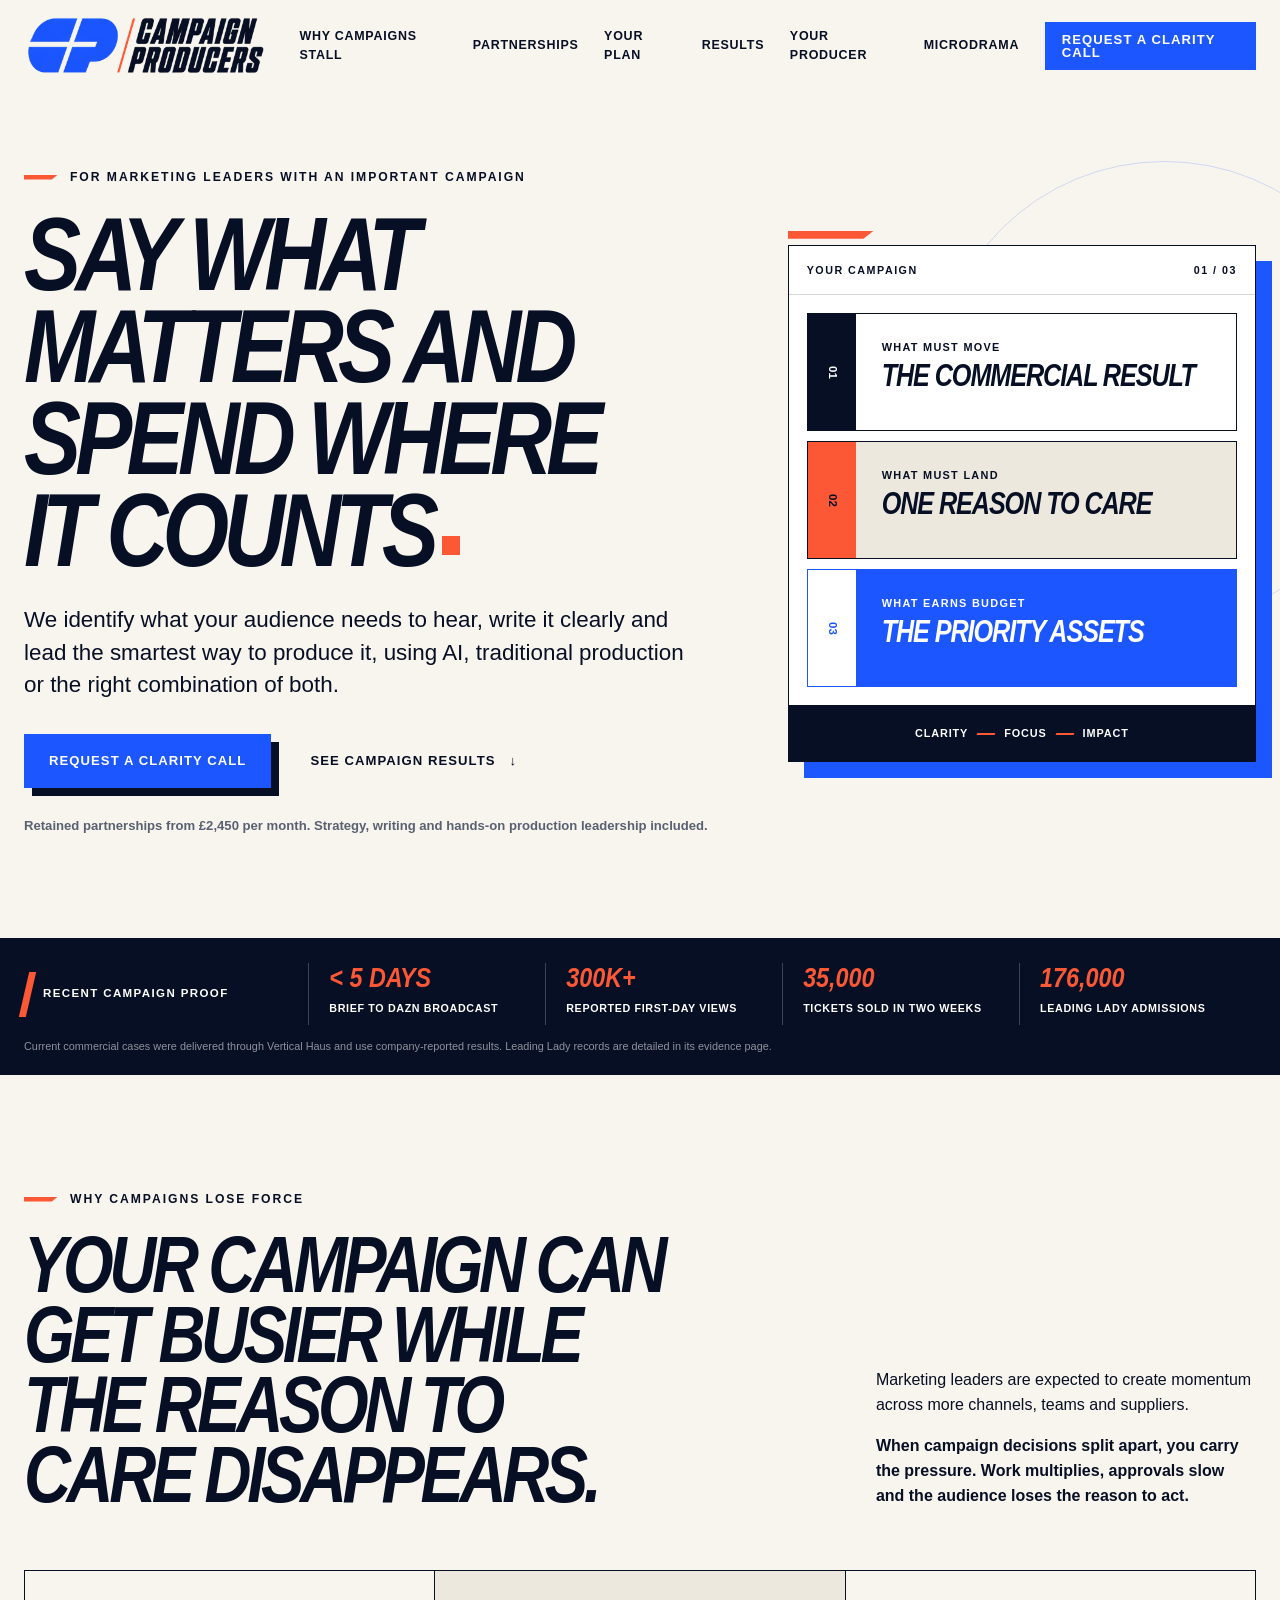
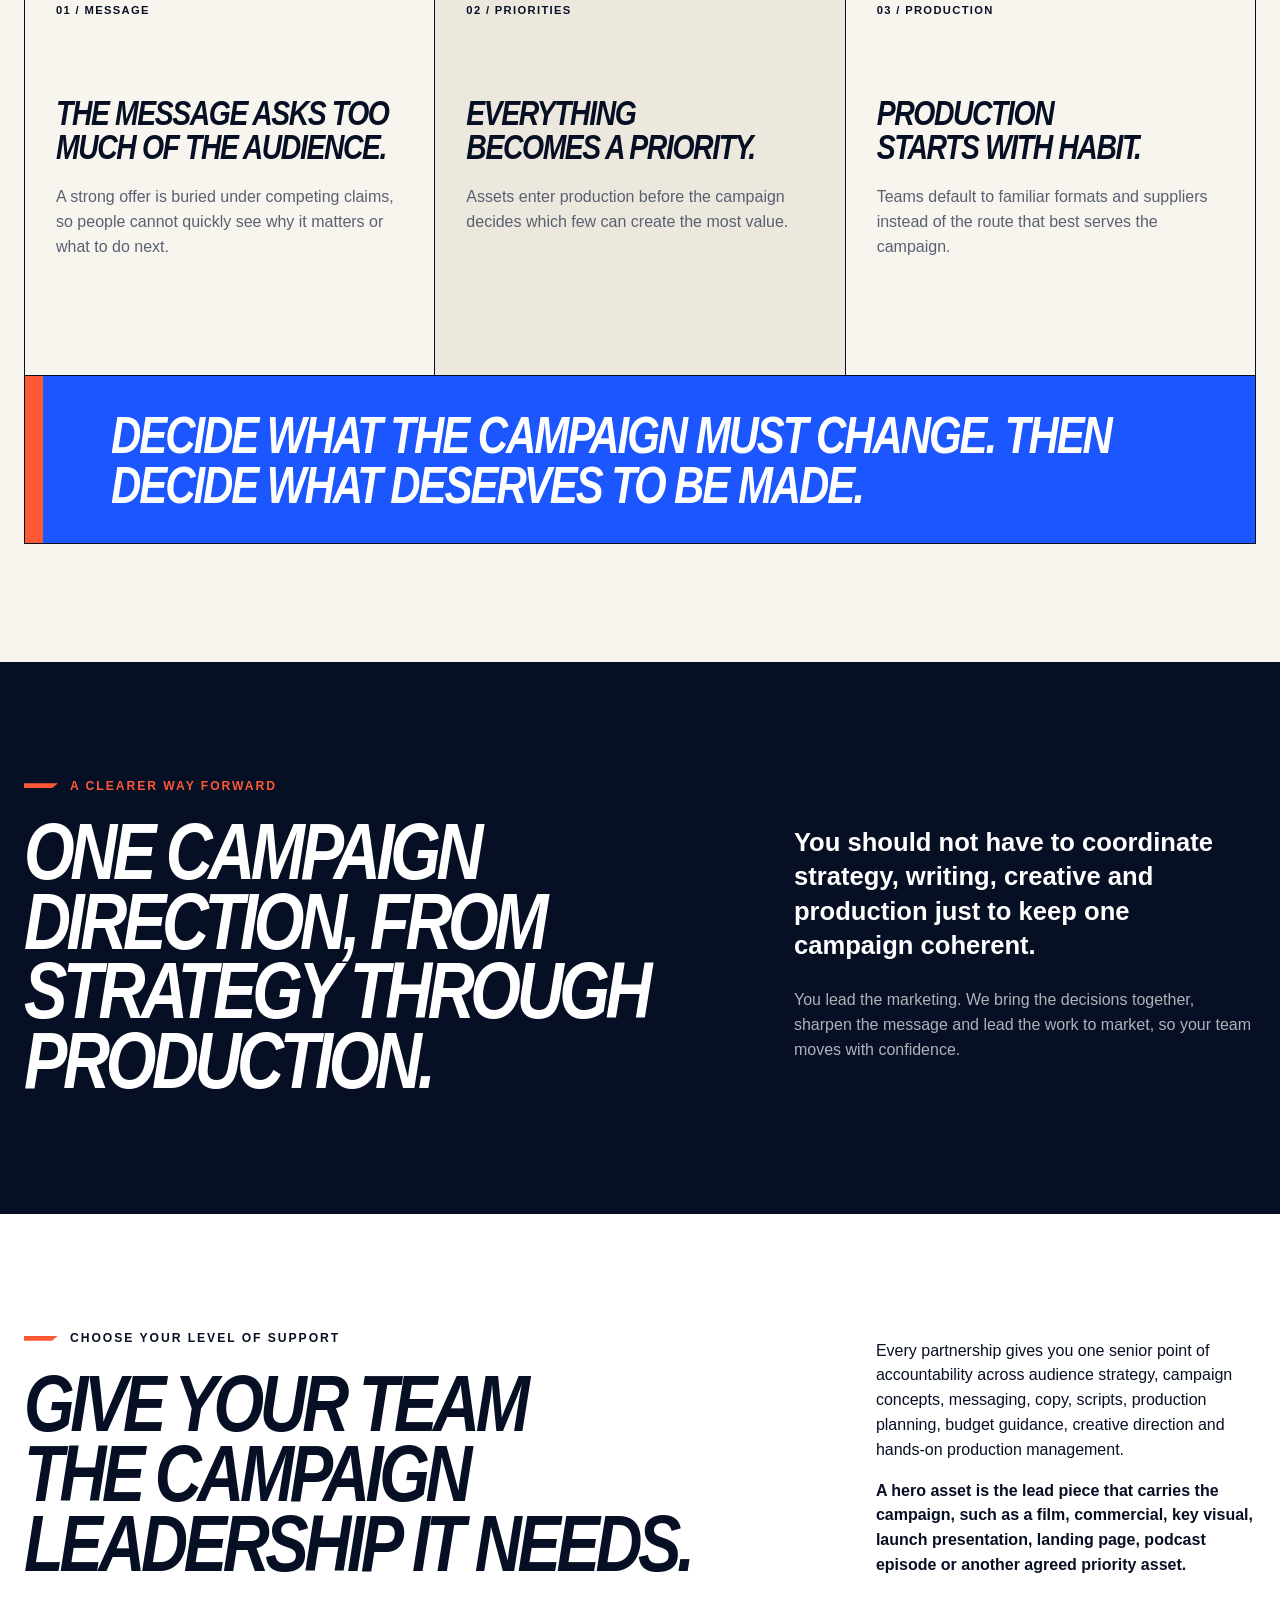
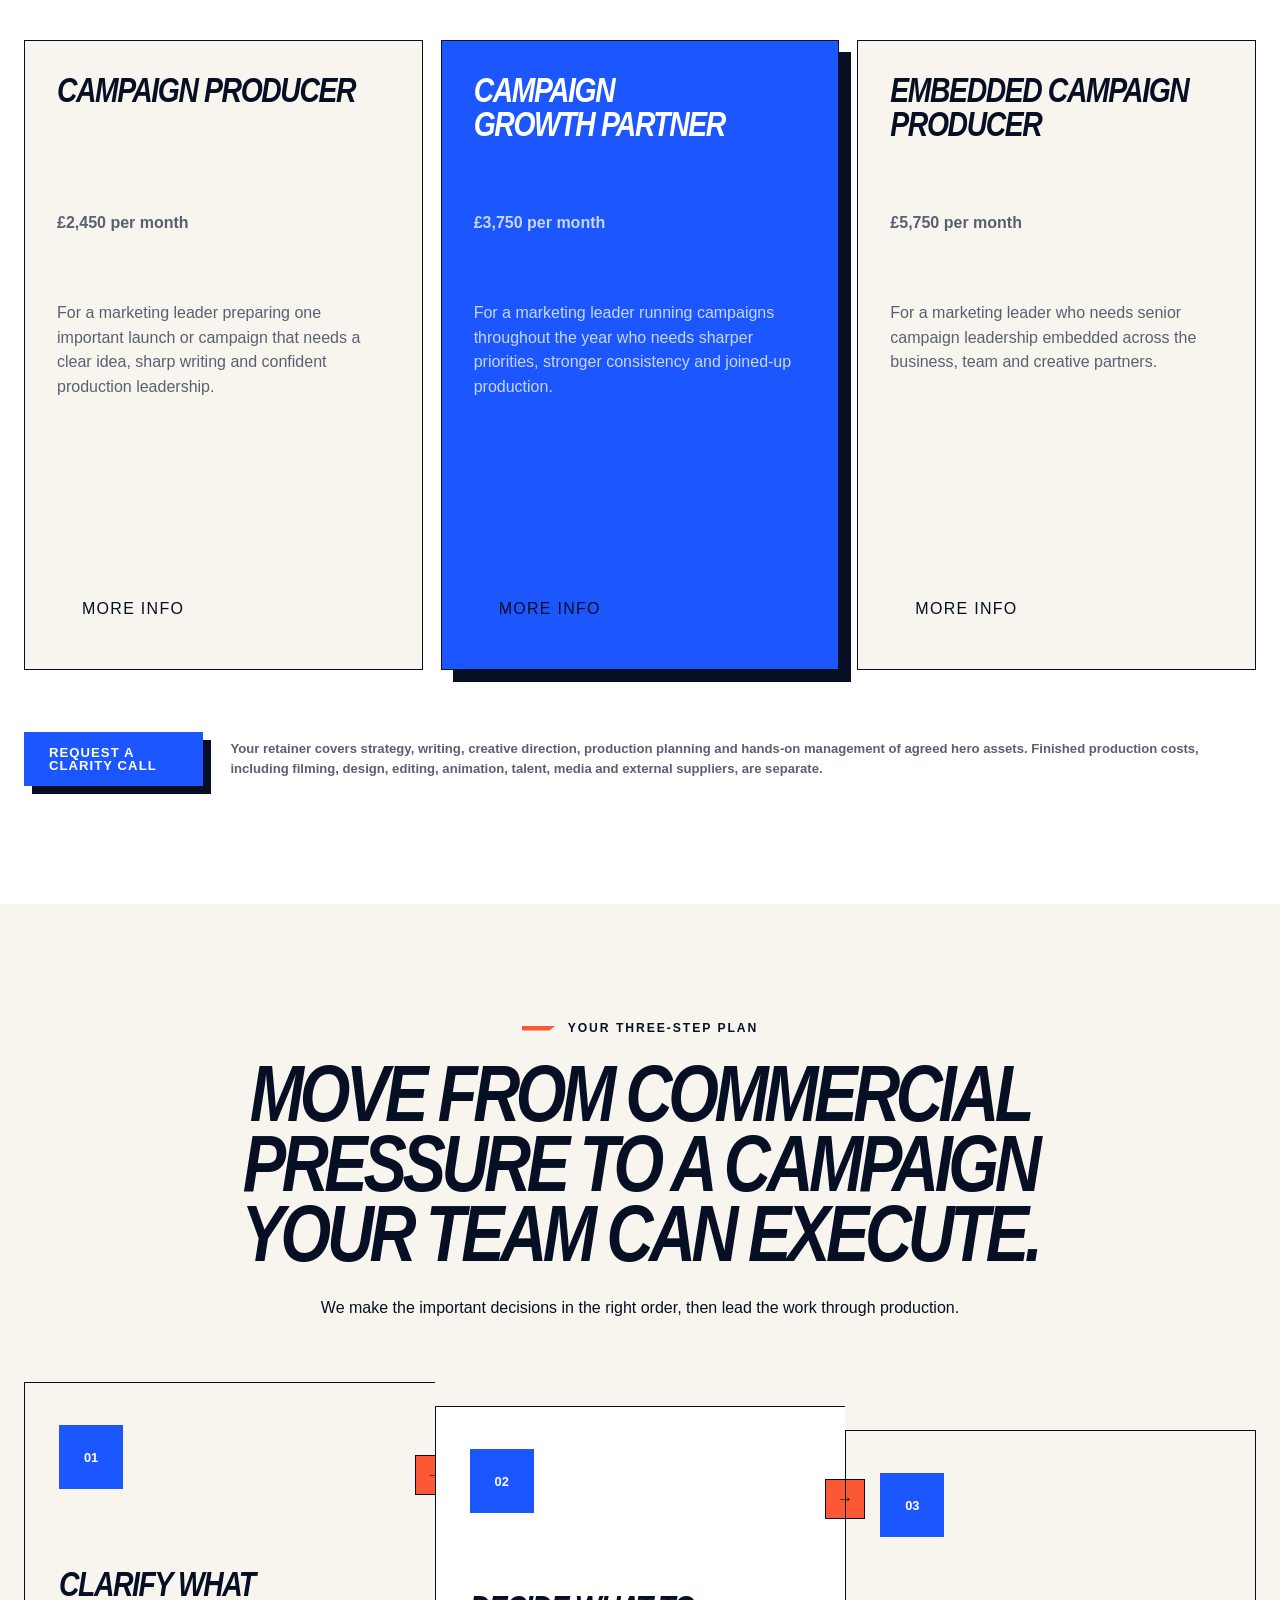
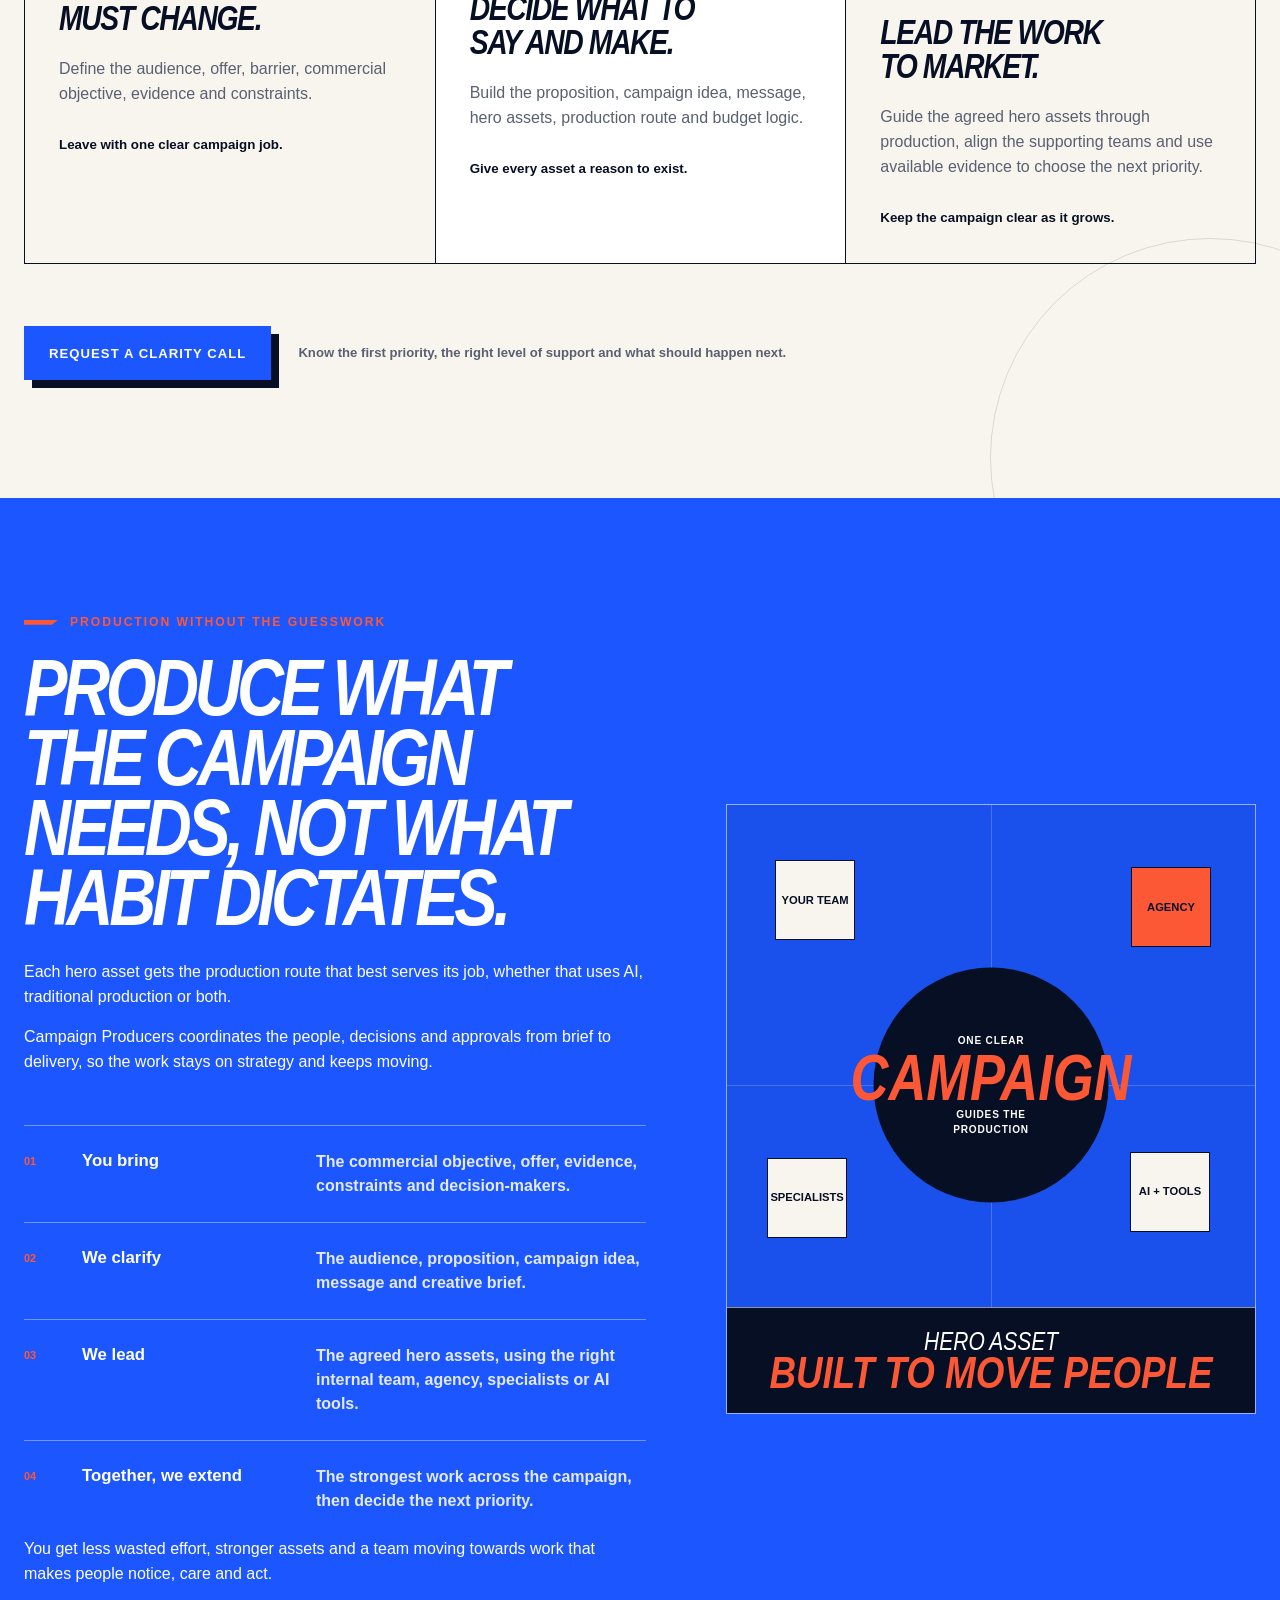
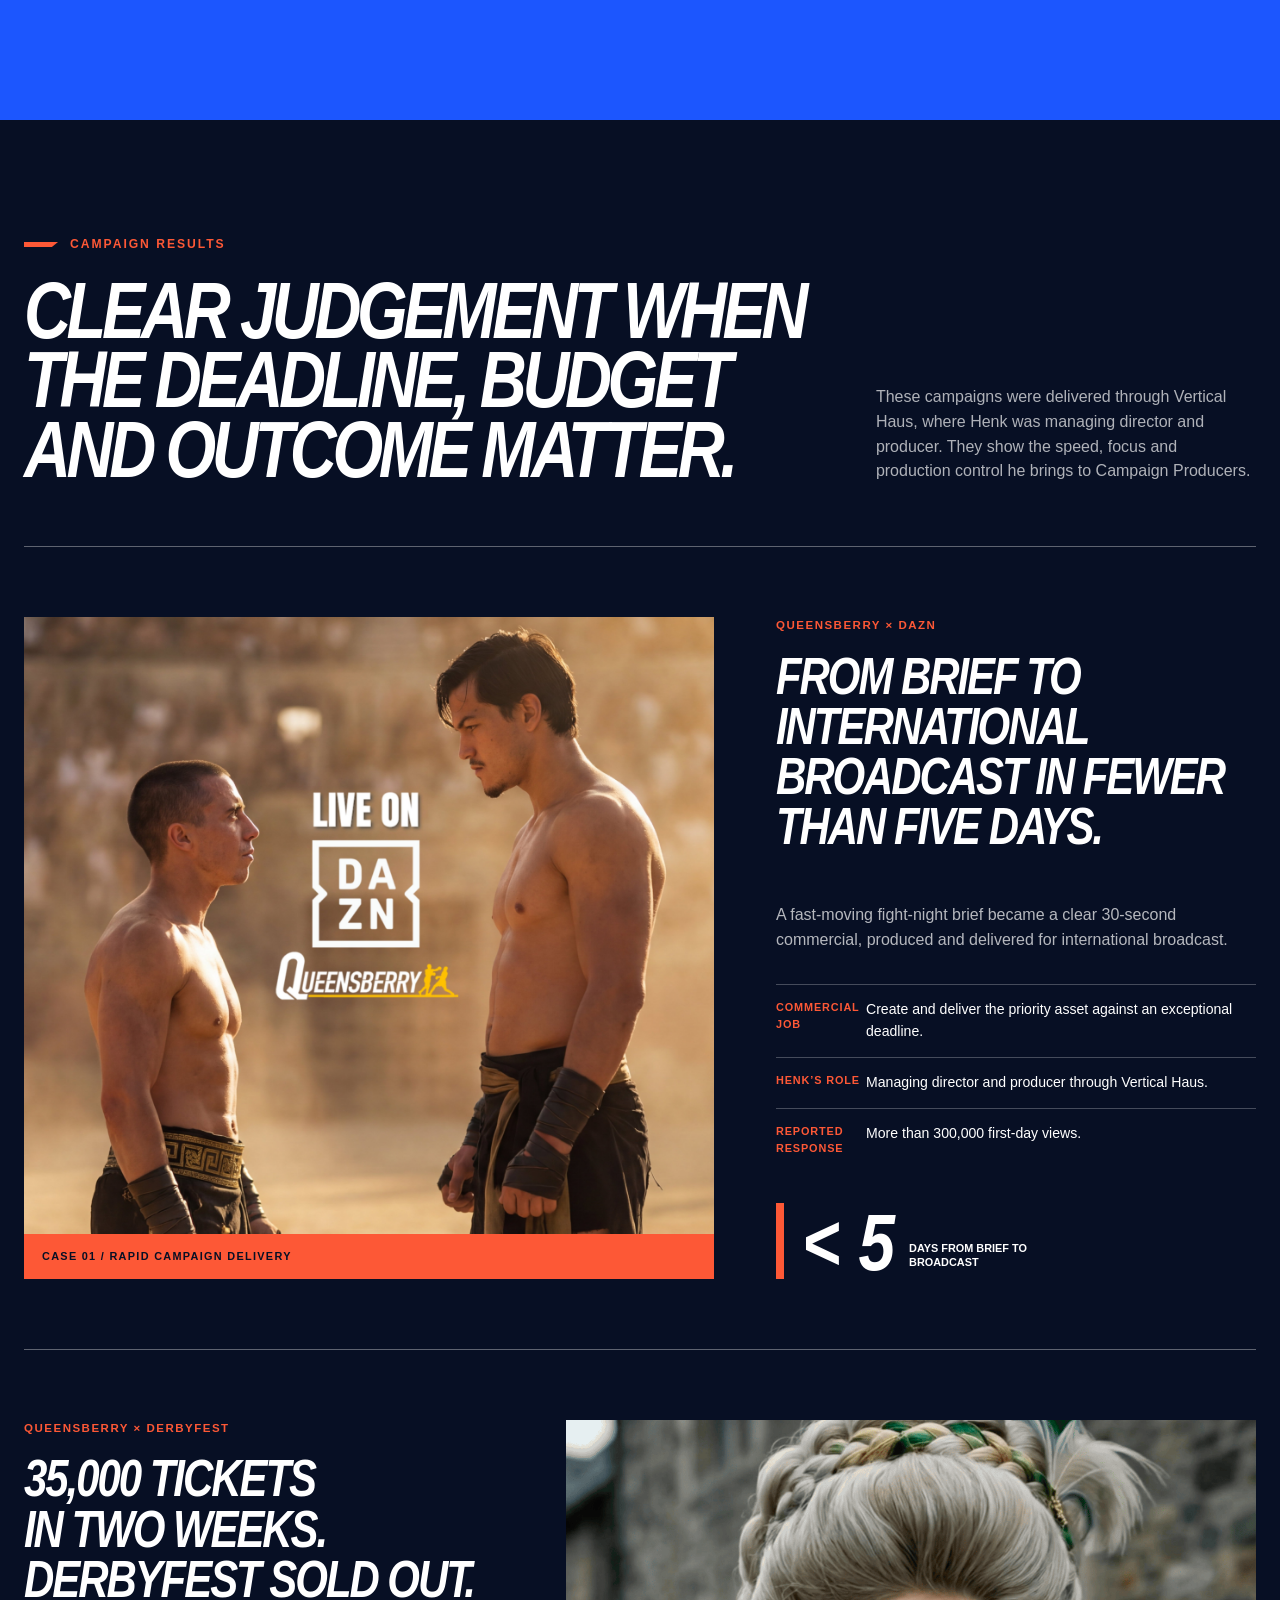
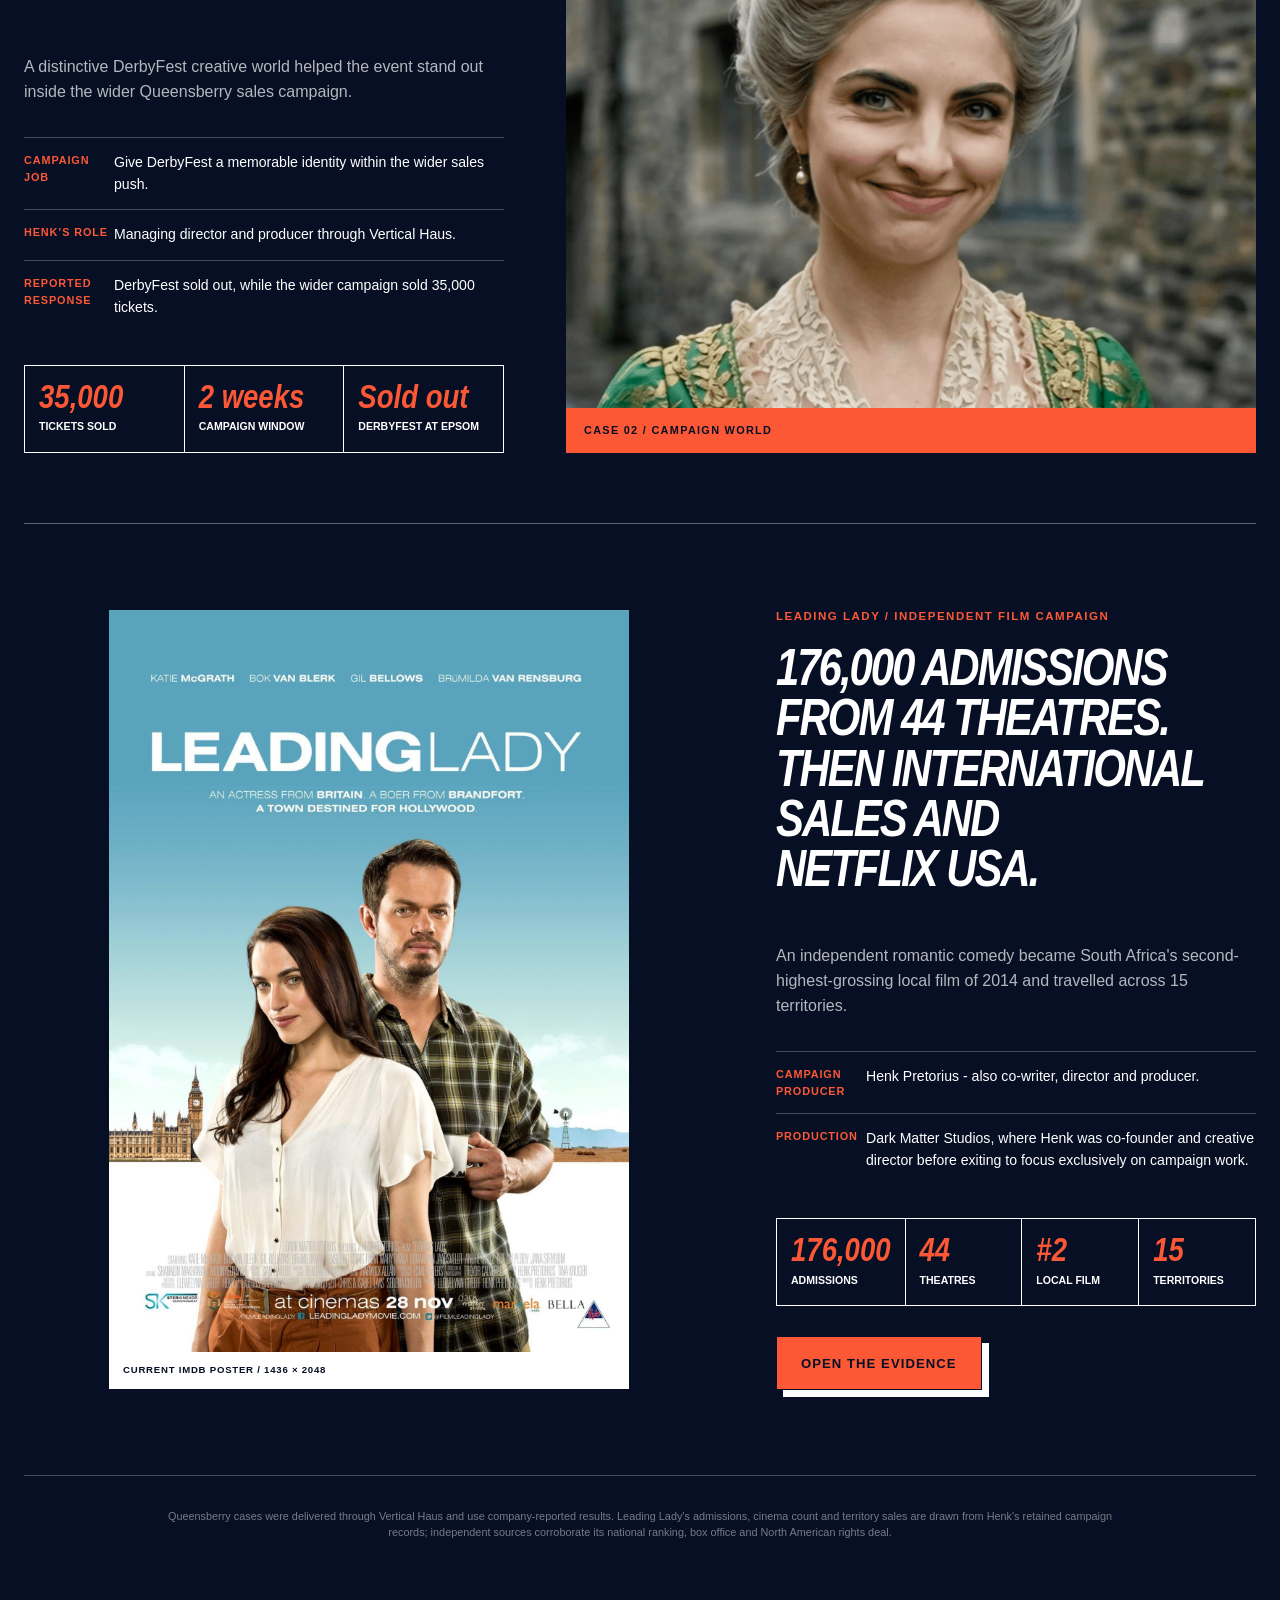
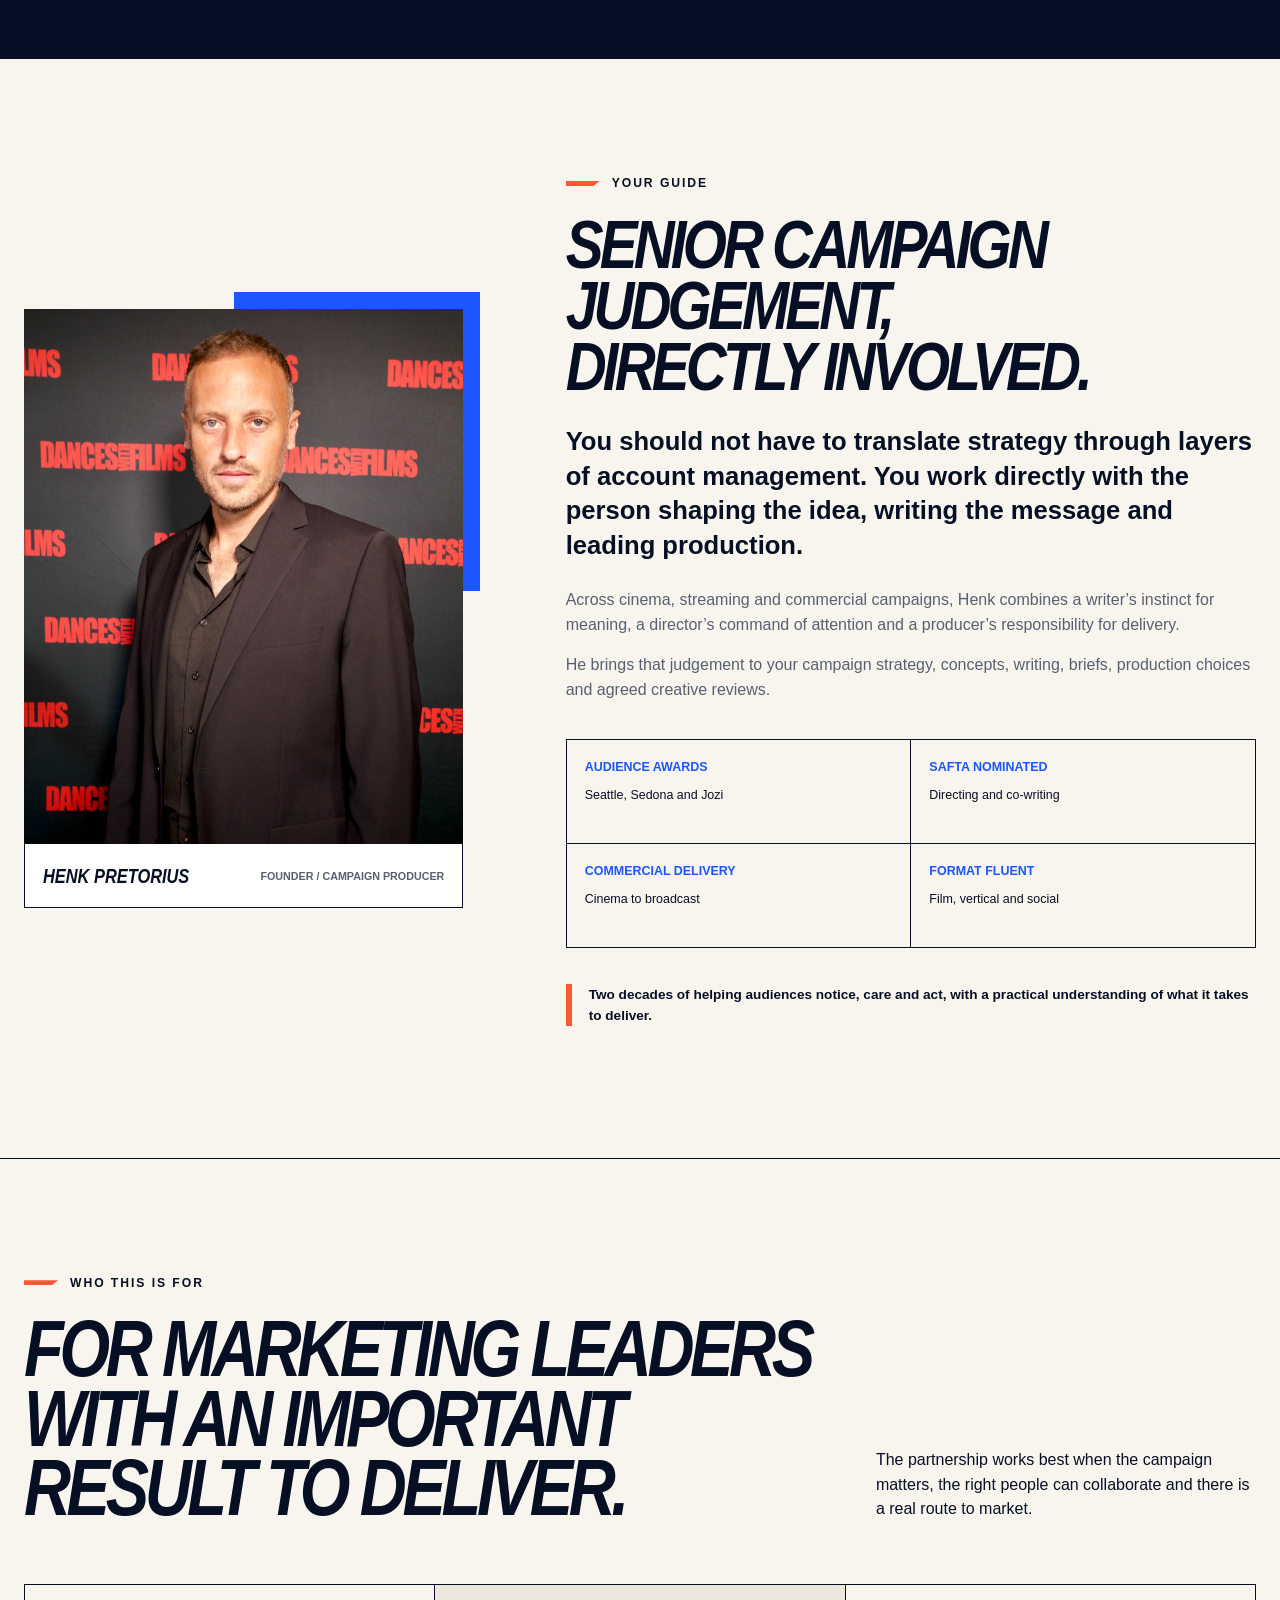
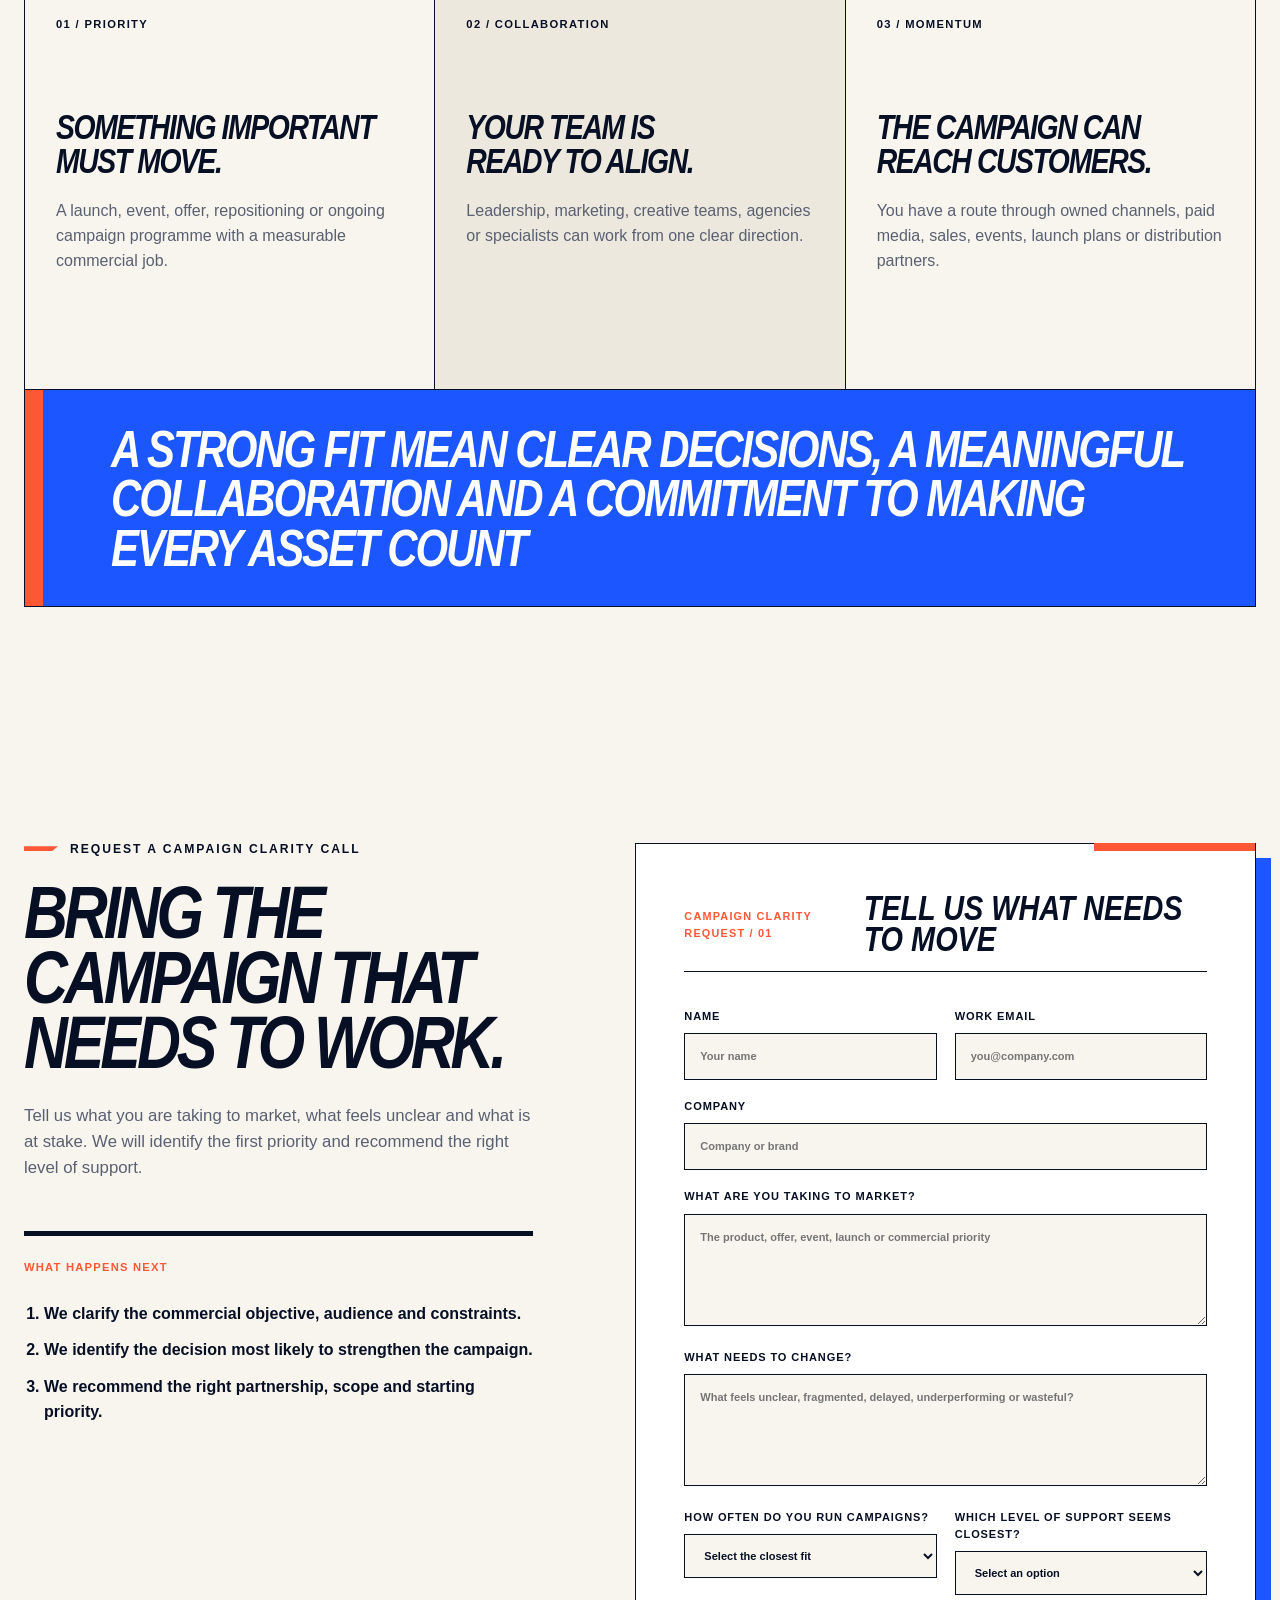
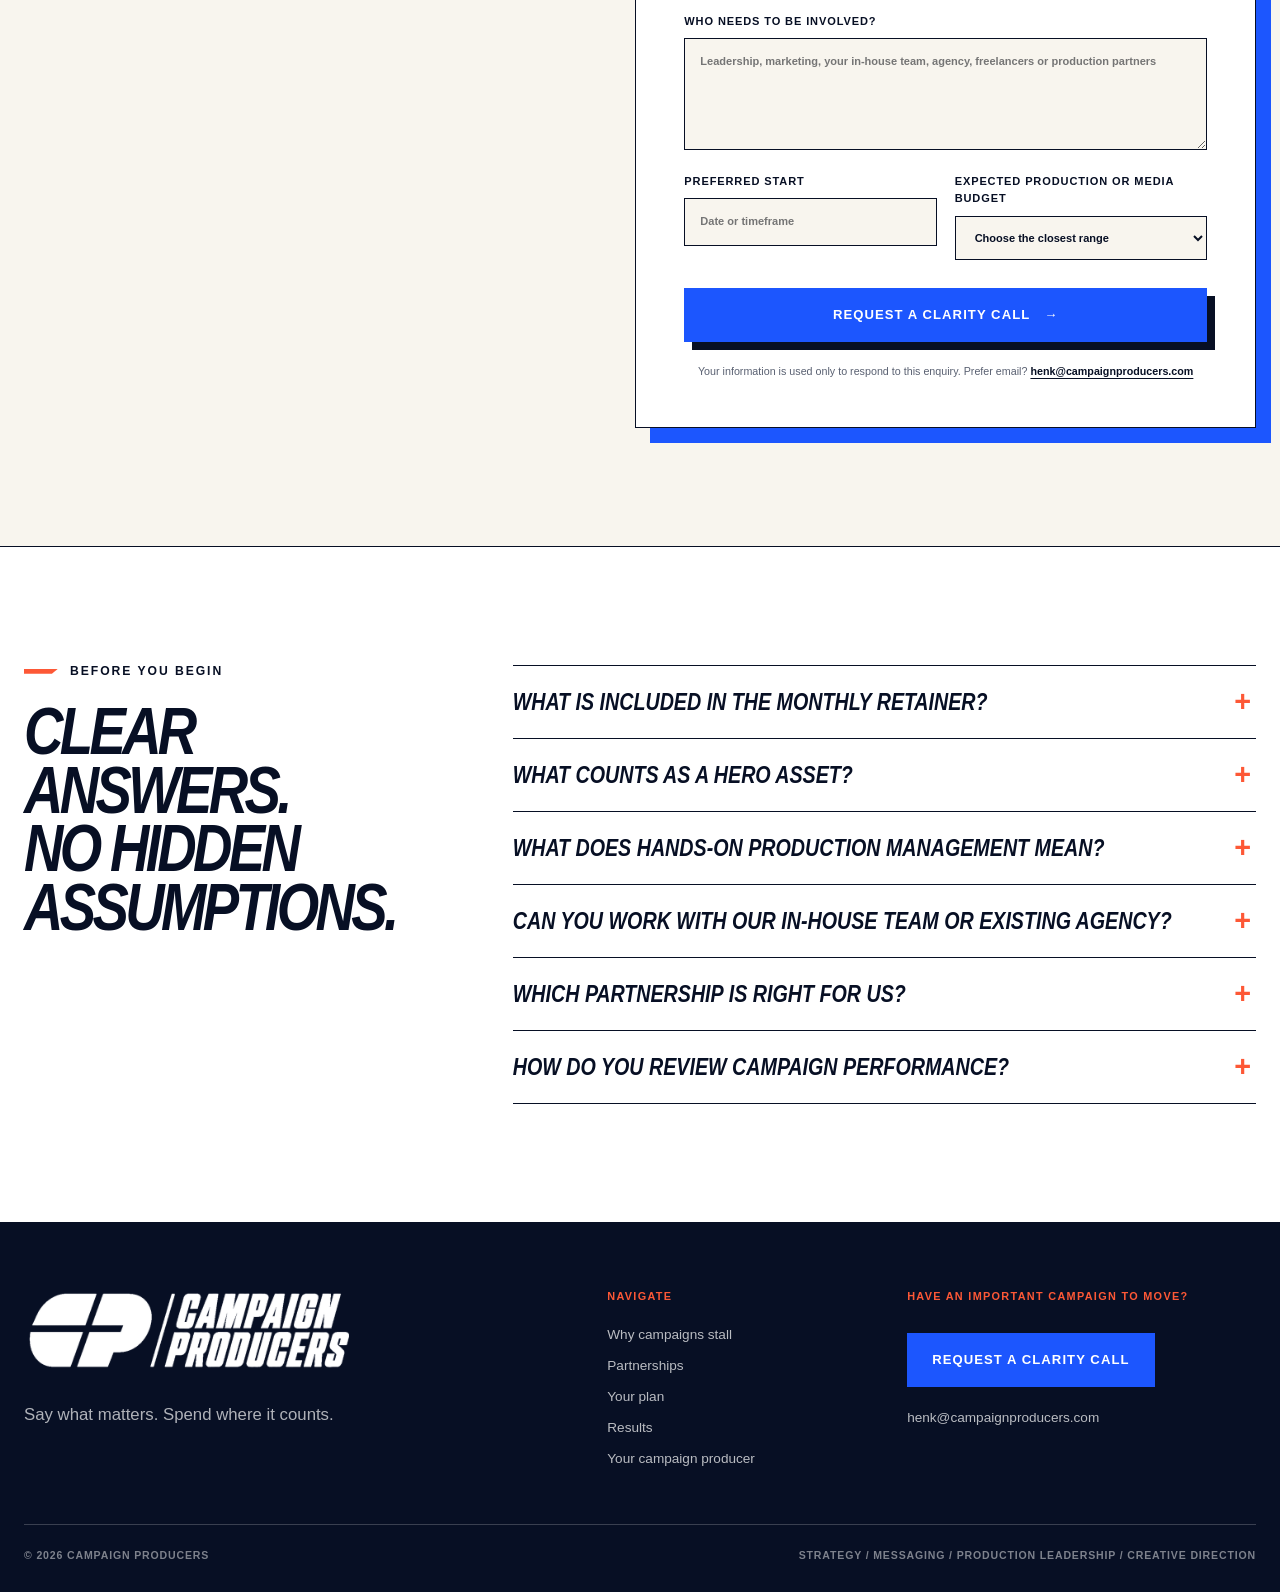
==== commit 64ebfcfd: "Add microdrama page" ====
--- a/index.html
+++ b/index.html
@@ -325,6 +325,7 @@
 <a href="#process">Your plan</a>
 <a href="#proof">Results</a>
 <a href="#producer">Your producer</a>
+<a href="/microdramas/">Microdrama</a>
 <a class="button button-small button-primary" href="#start">Request a clarity call</a>
 </nav>
 </div>
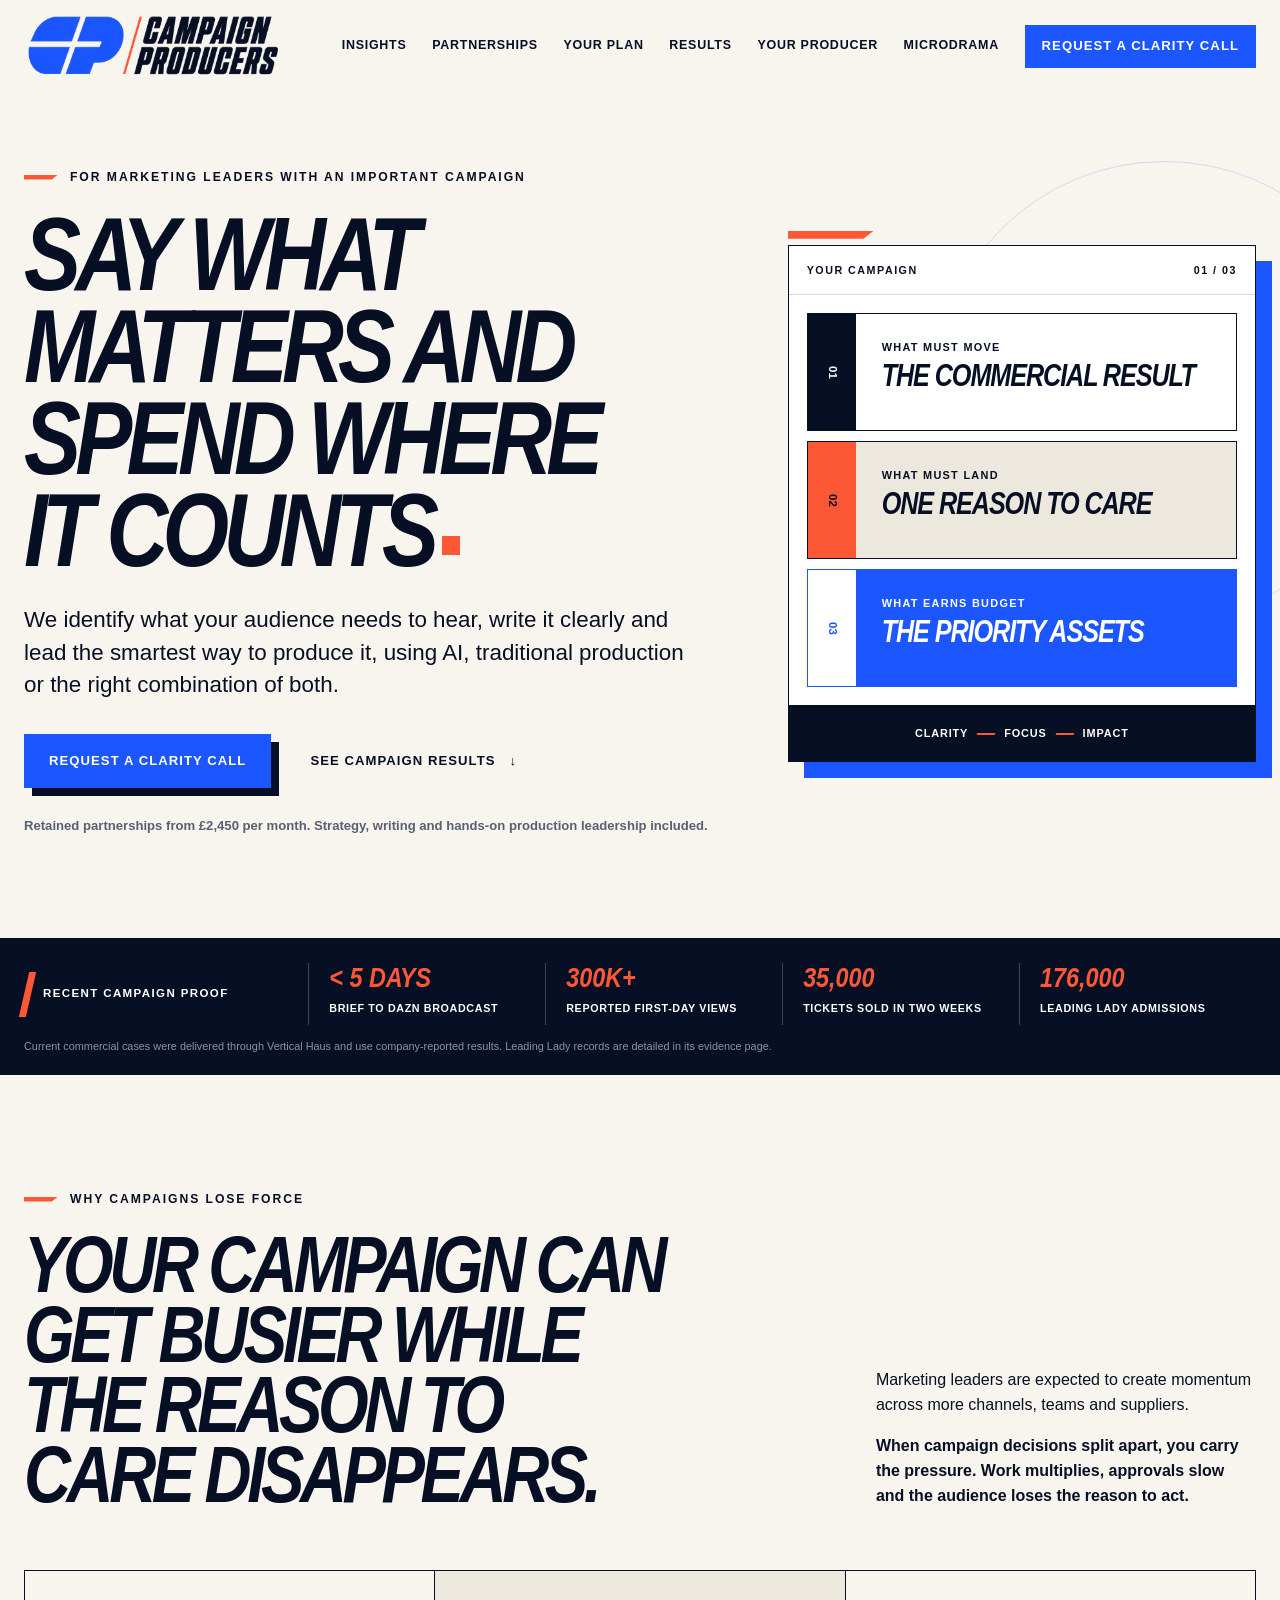
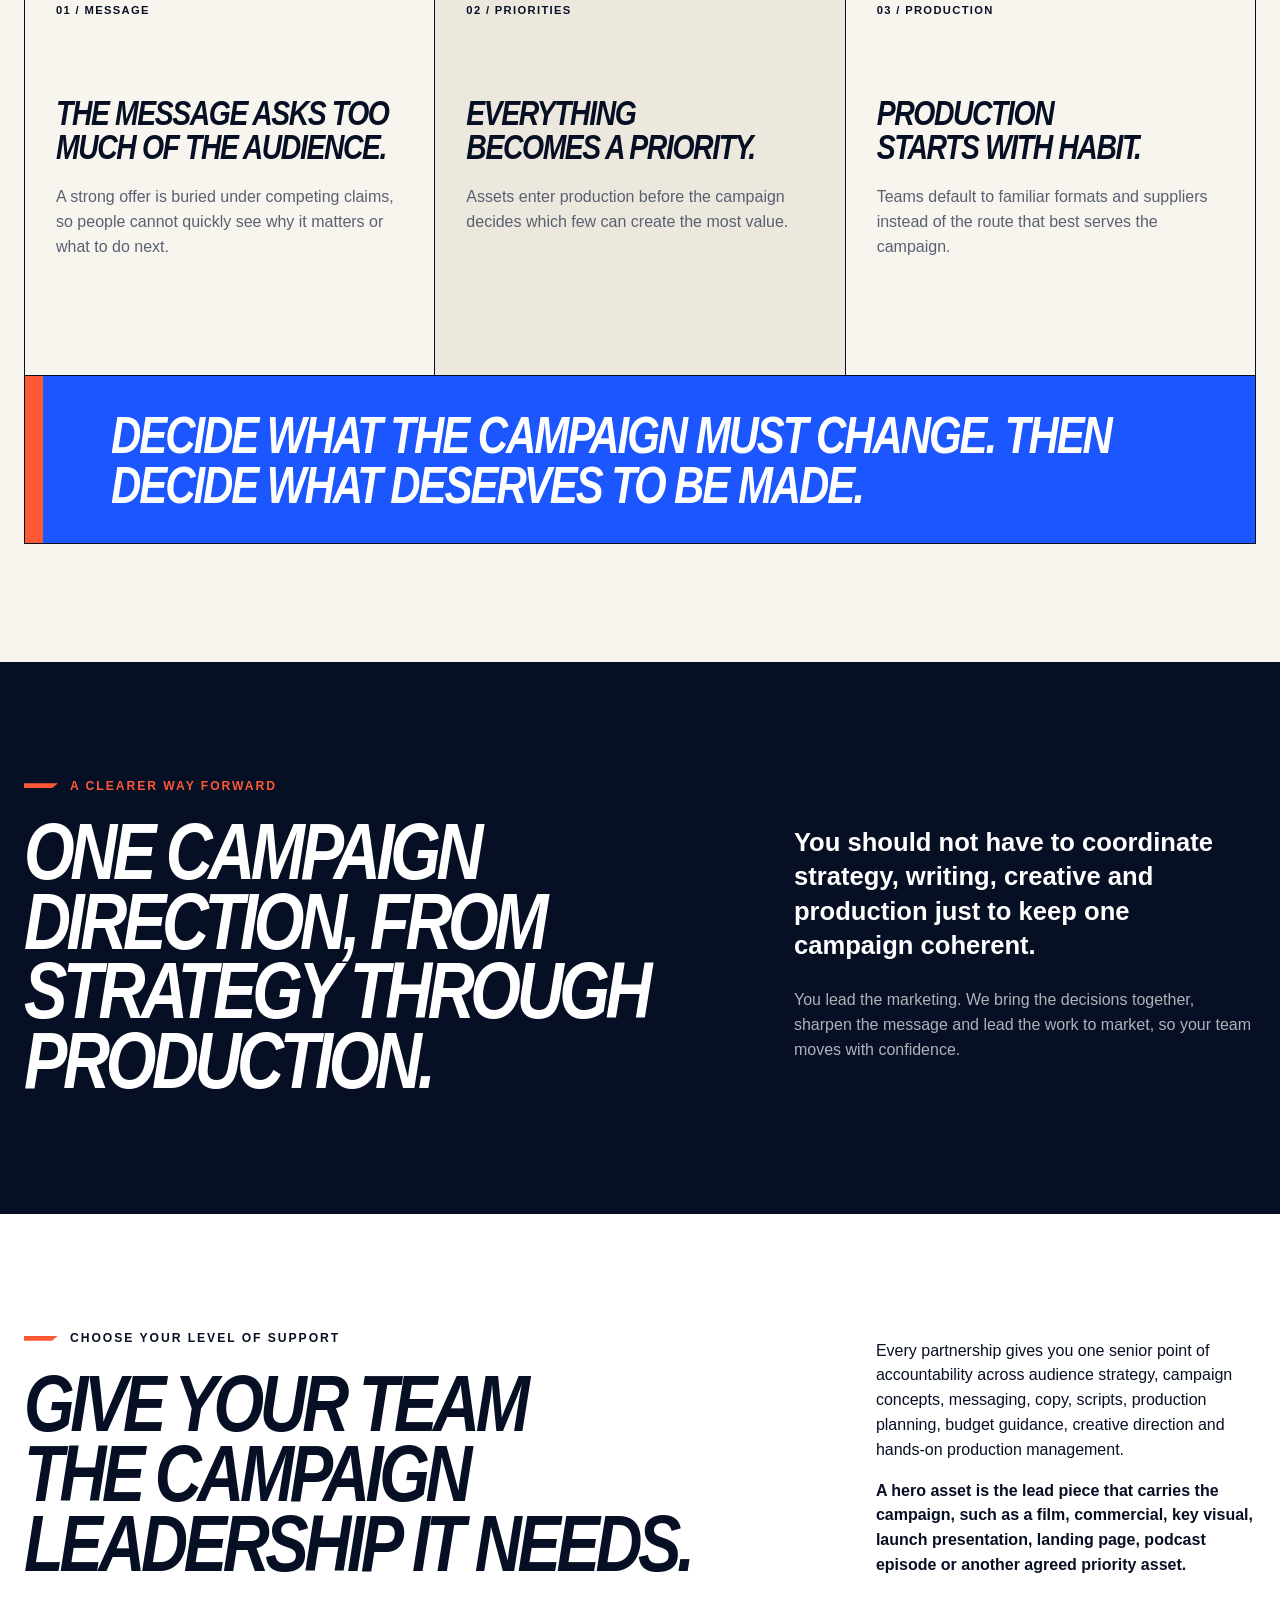
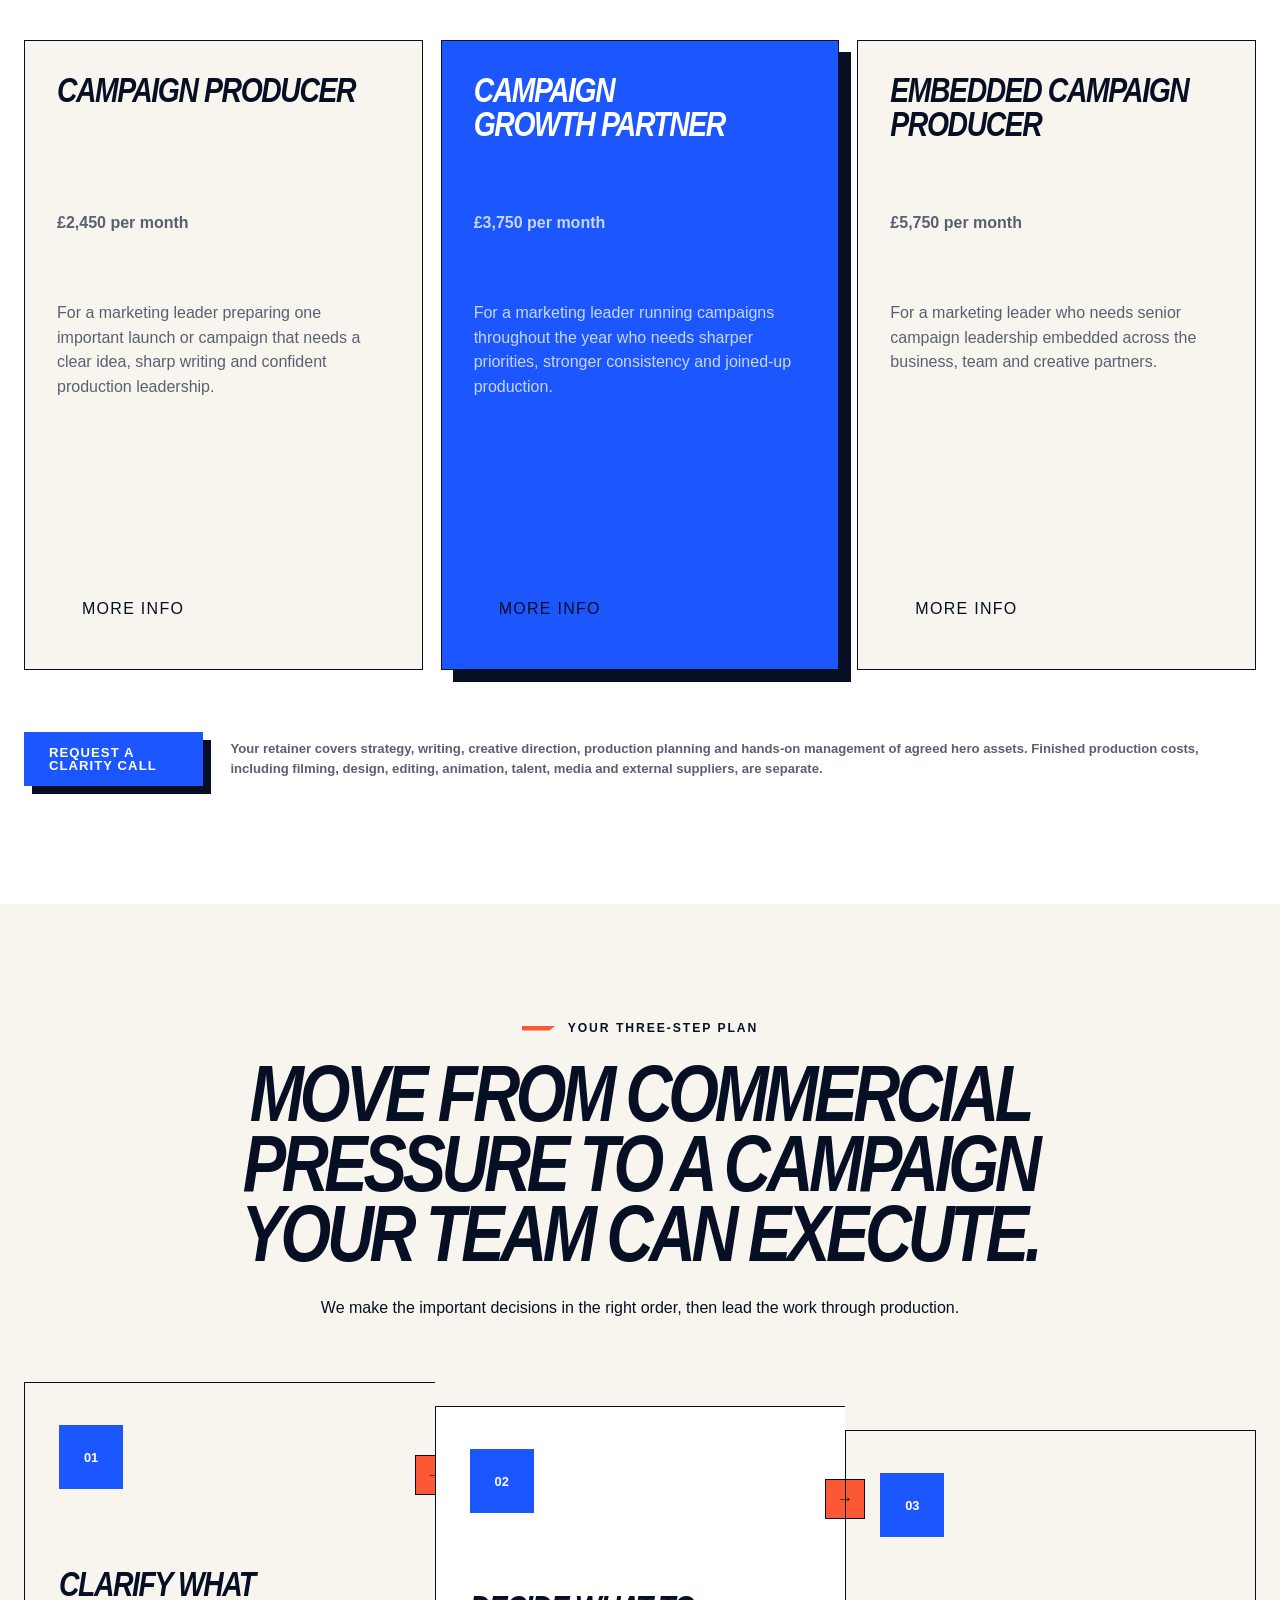
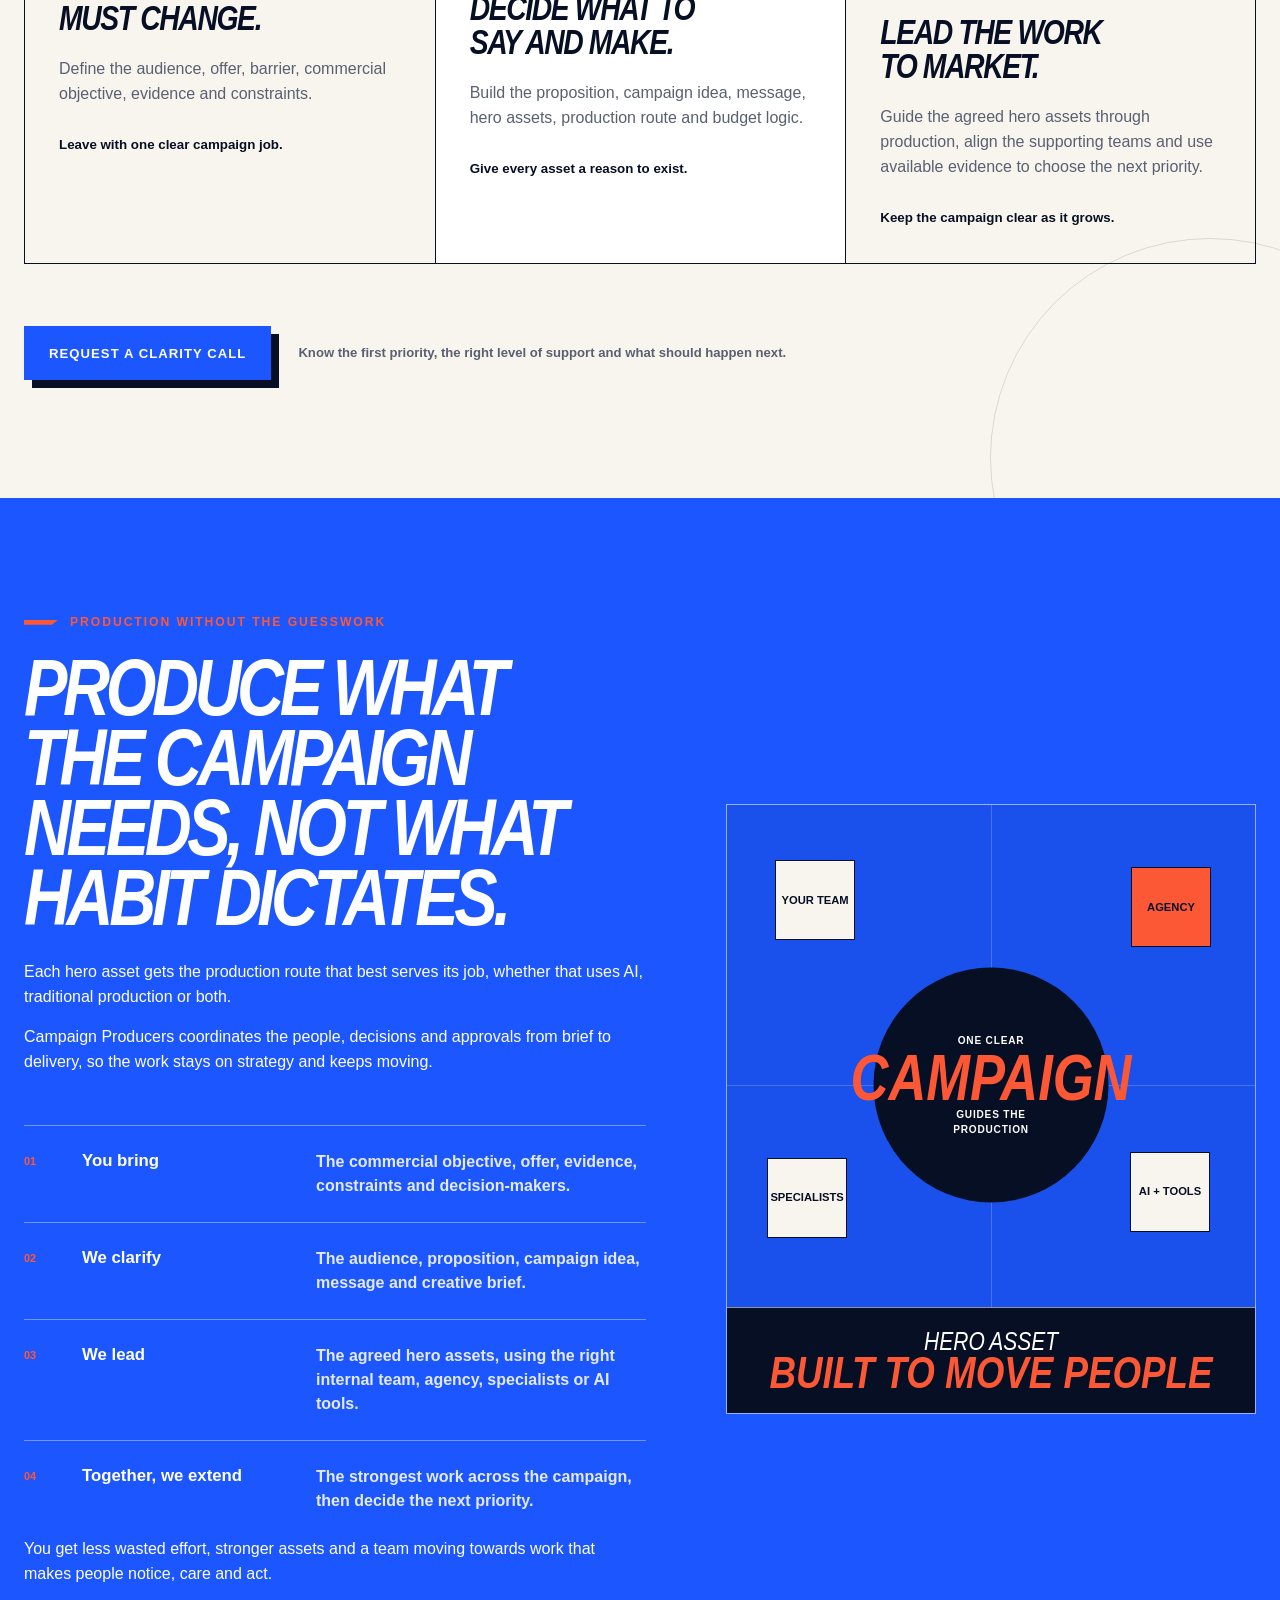
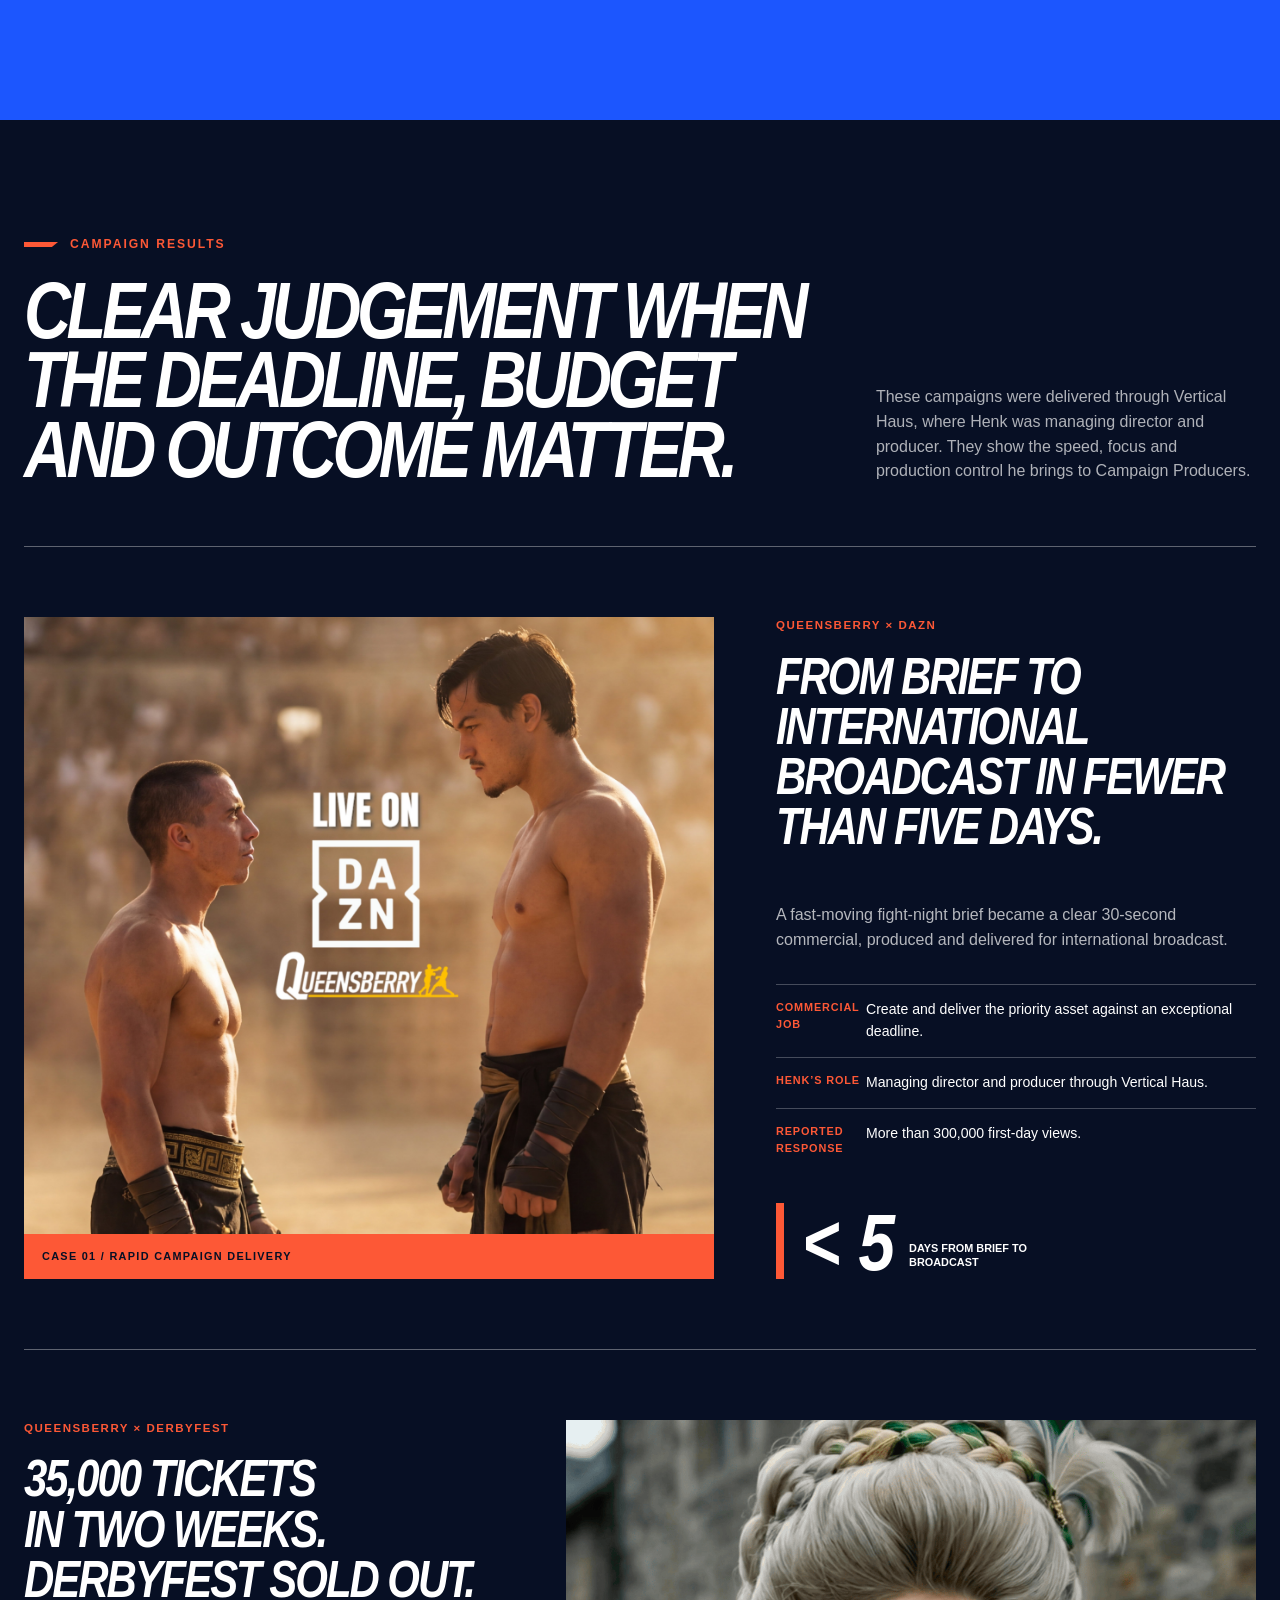
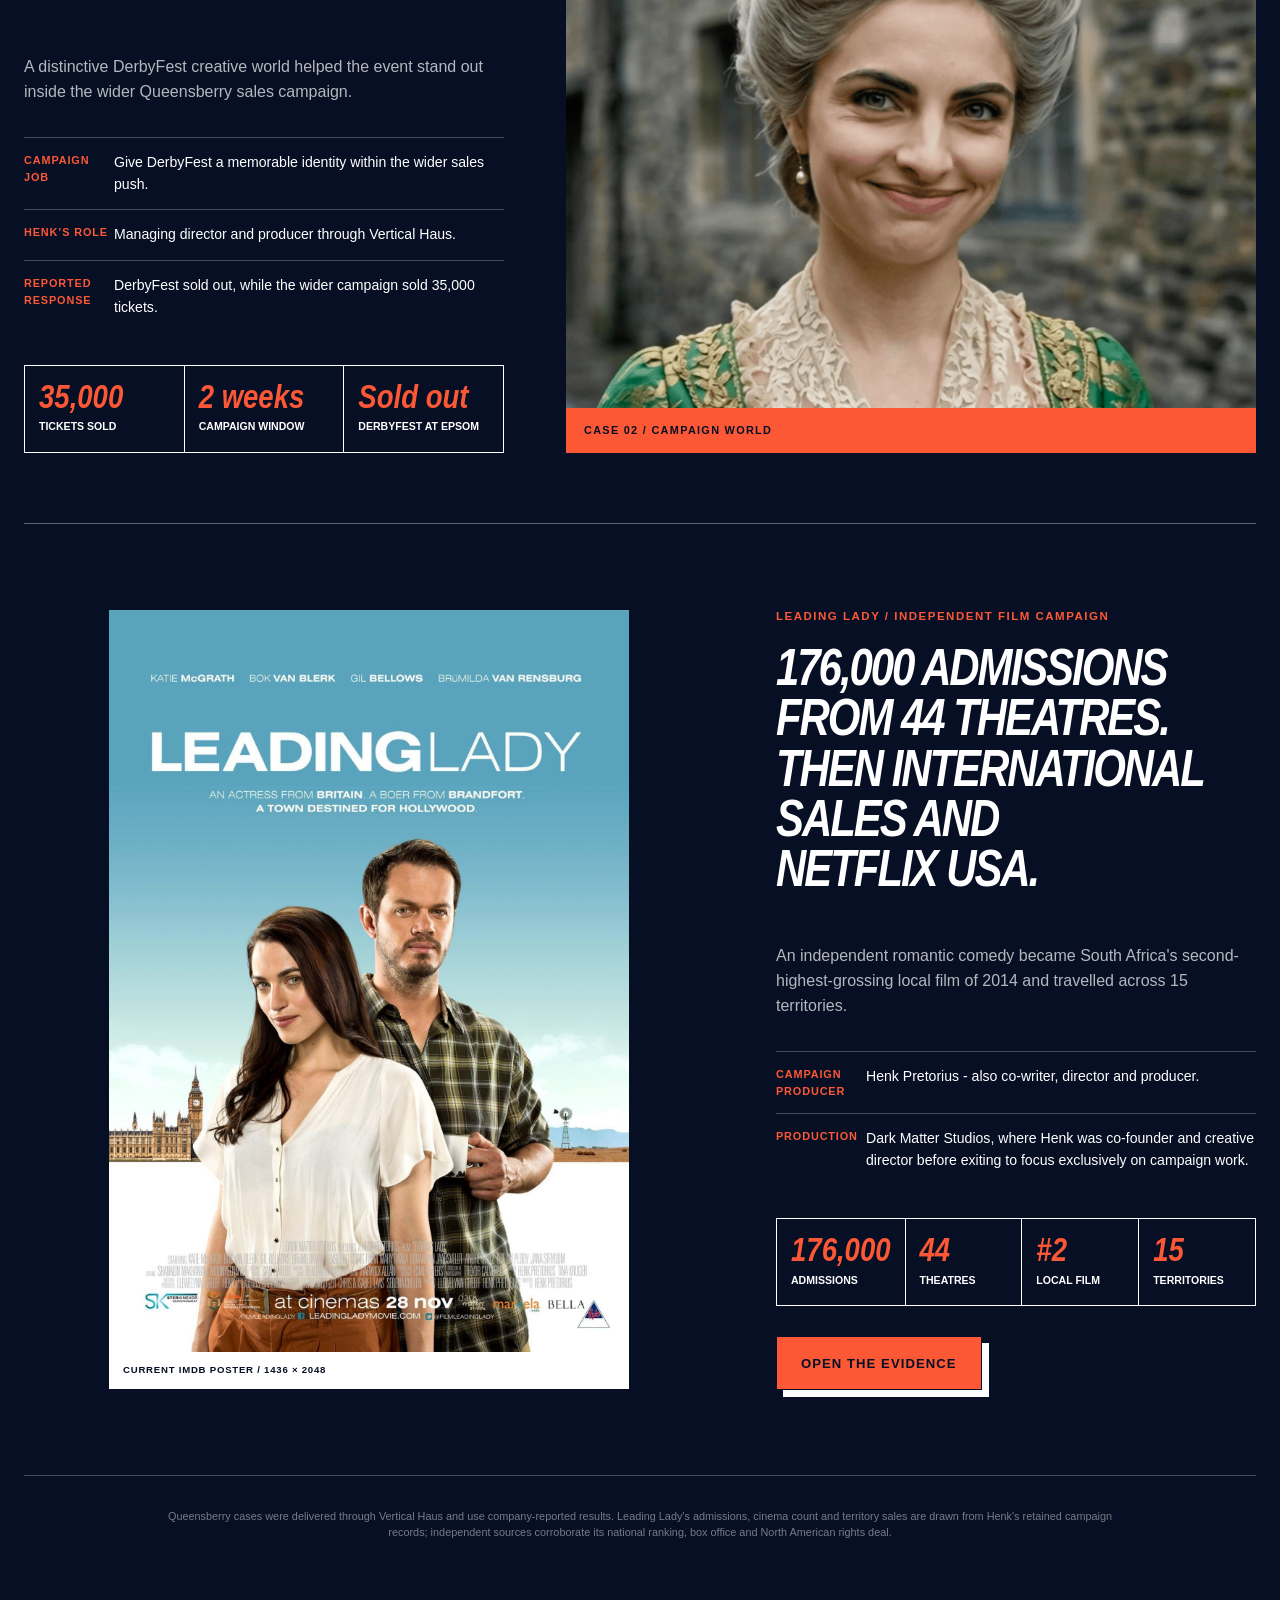
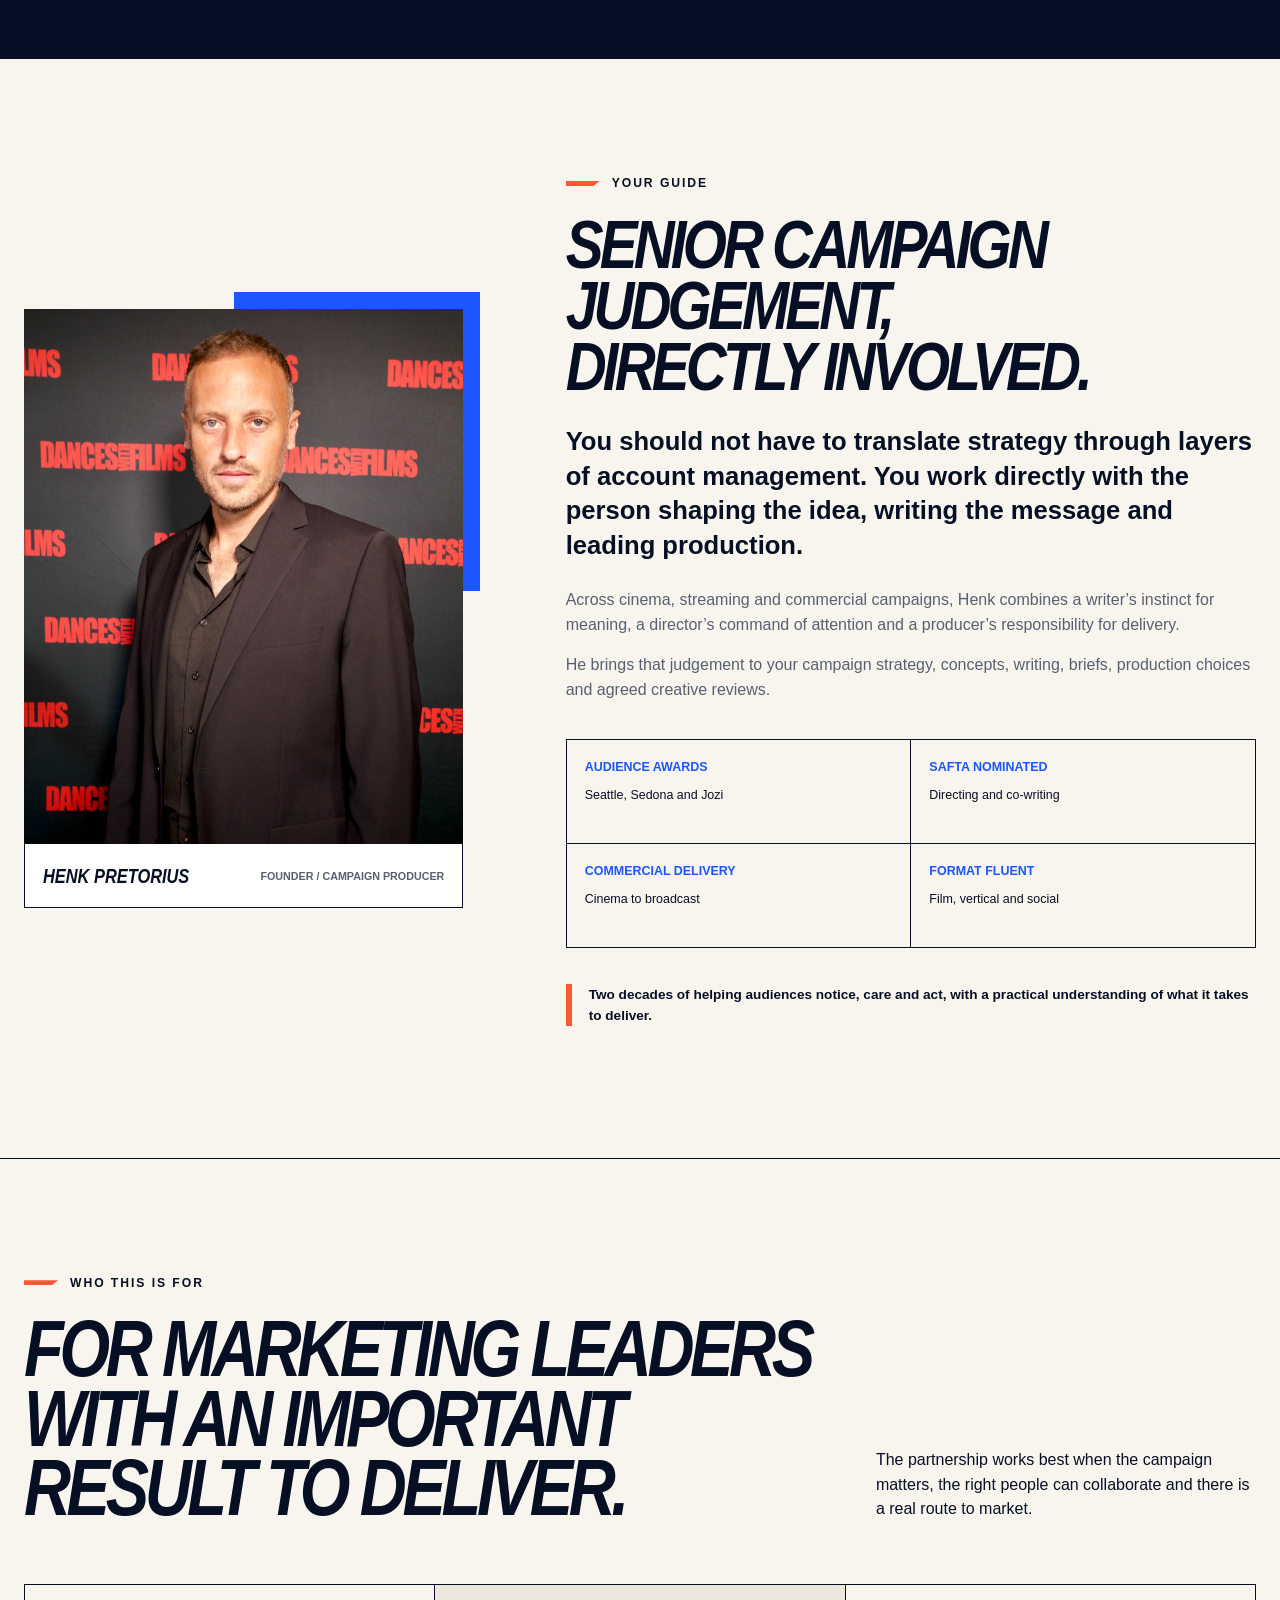
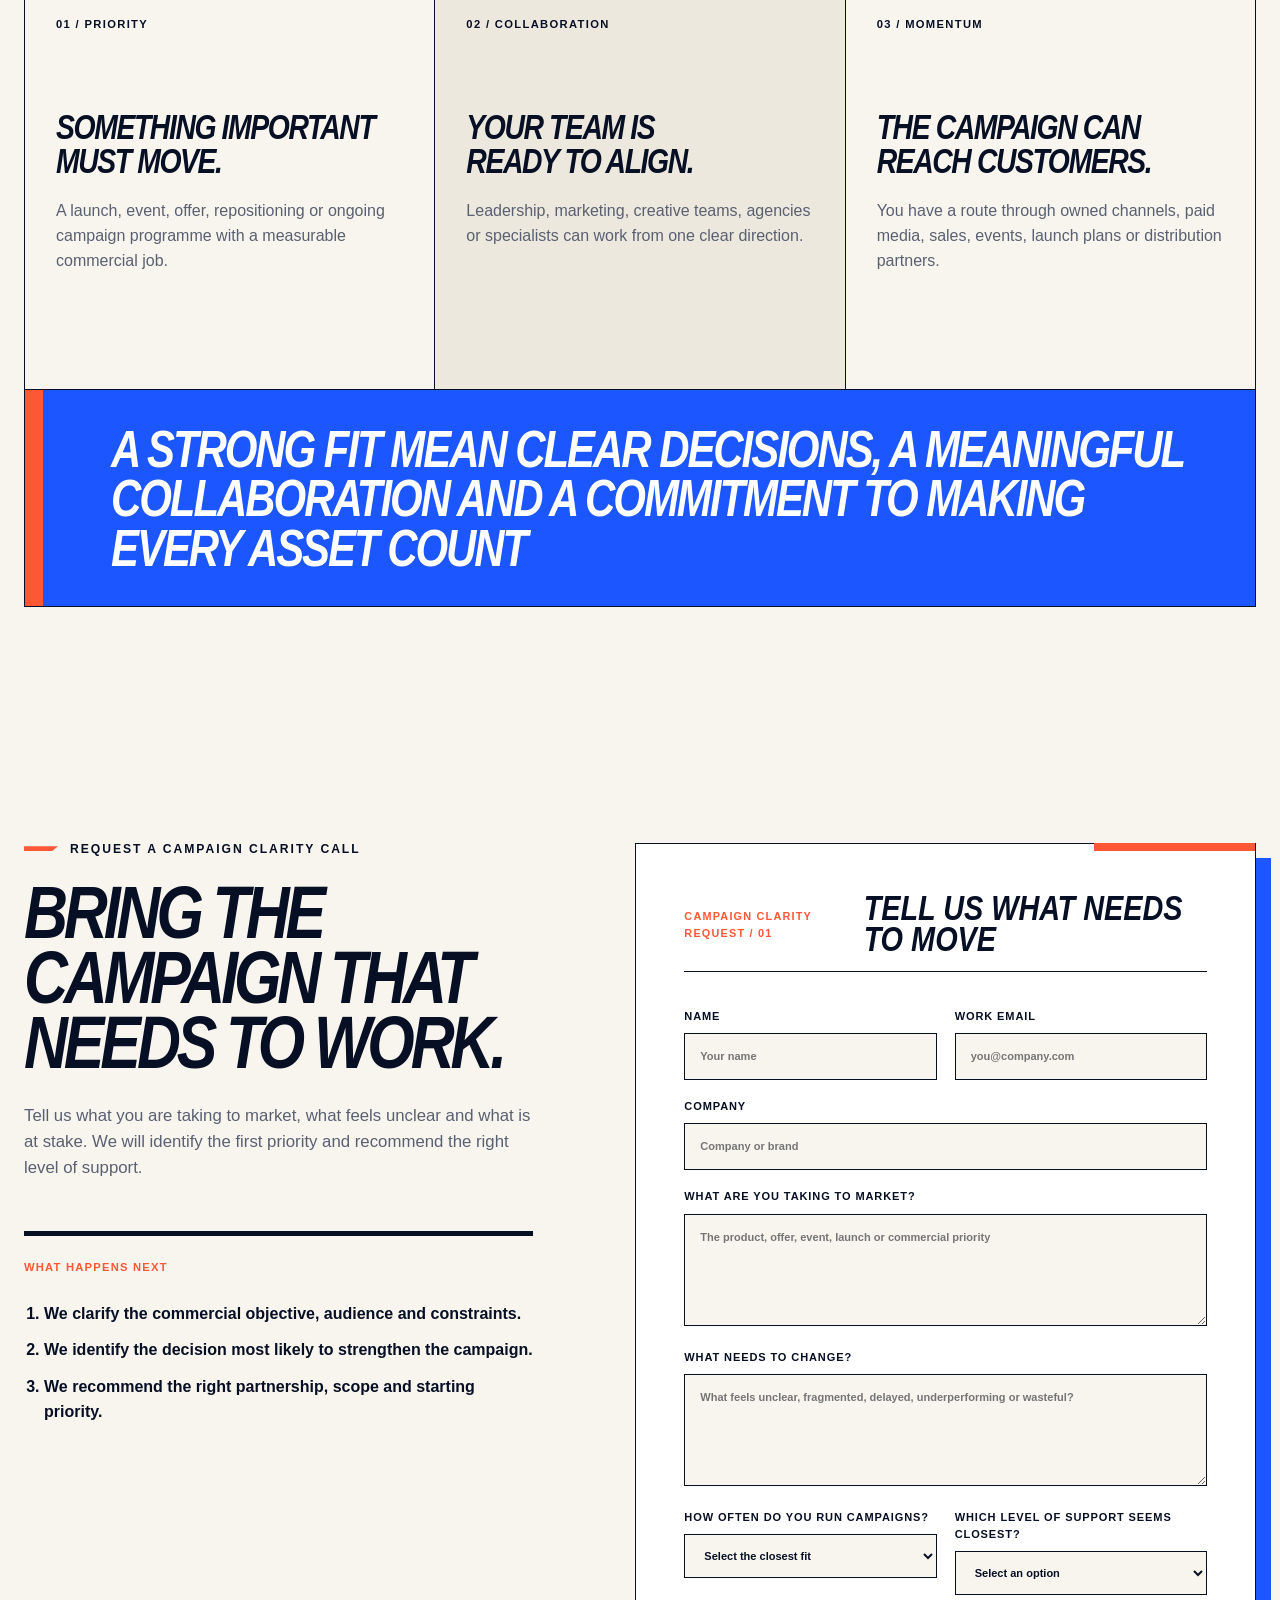
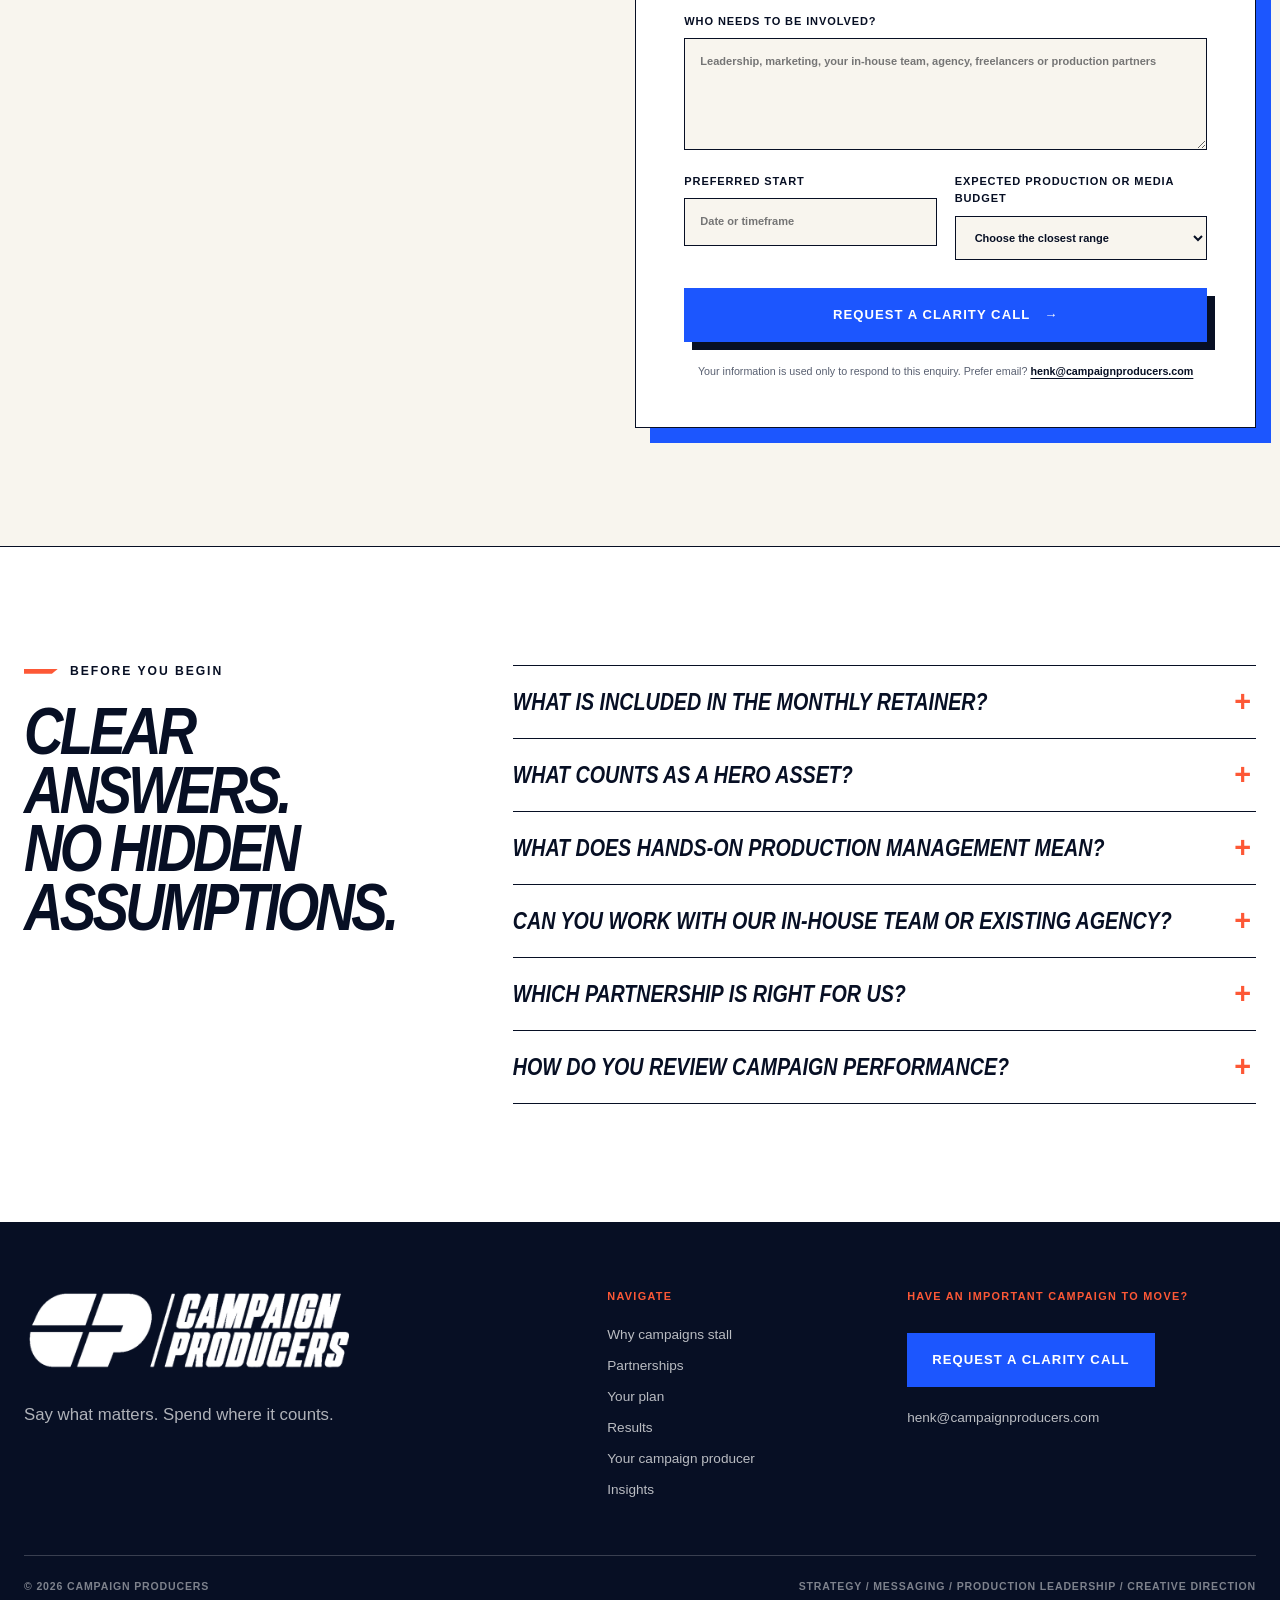
==== commit 5edad8d5: "Add weekly Campaign Producers insights" ====
--- a/index.html
+++ b/index.html
@@ -320,7 +320,7 @@
 <span aria-hidden="true" class="nav-toggle-lines"><i></i><i></i></span>
 </button>
 <nav aria-label="Primary navigation" class="site-nav" data-nav="" id="site-nav">
-<a href="#problem">Why campaigns stall</a>
+<a href="/insights/">Insights</a>
 <a href="#partnerships">Partnerships</a>
 <a href="#process">Your plan</a>
 <a href="#proof">Results</a>
@@ -851,6 +851,7 @@
 <a href="#process">Your plan</a>
 <a href="#proof">Results</a>
 <a href="#producer">Your campaign producer</a>
+<a href="/insights/">Insights</a>
 </div>
 <div class="footer-action">
 <span>Have an important campaign to move?</span>
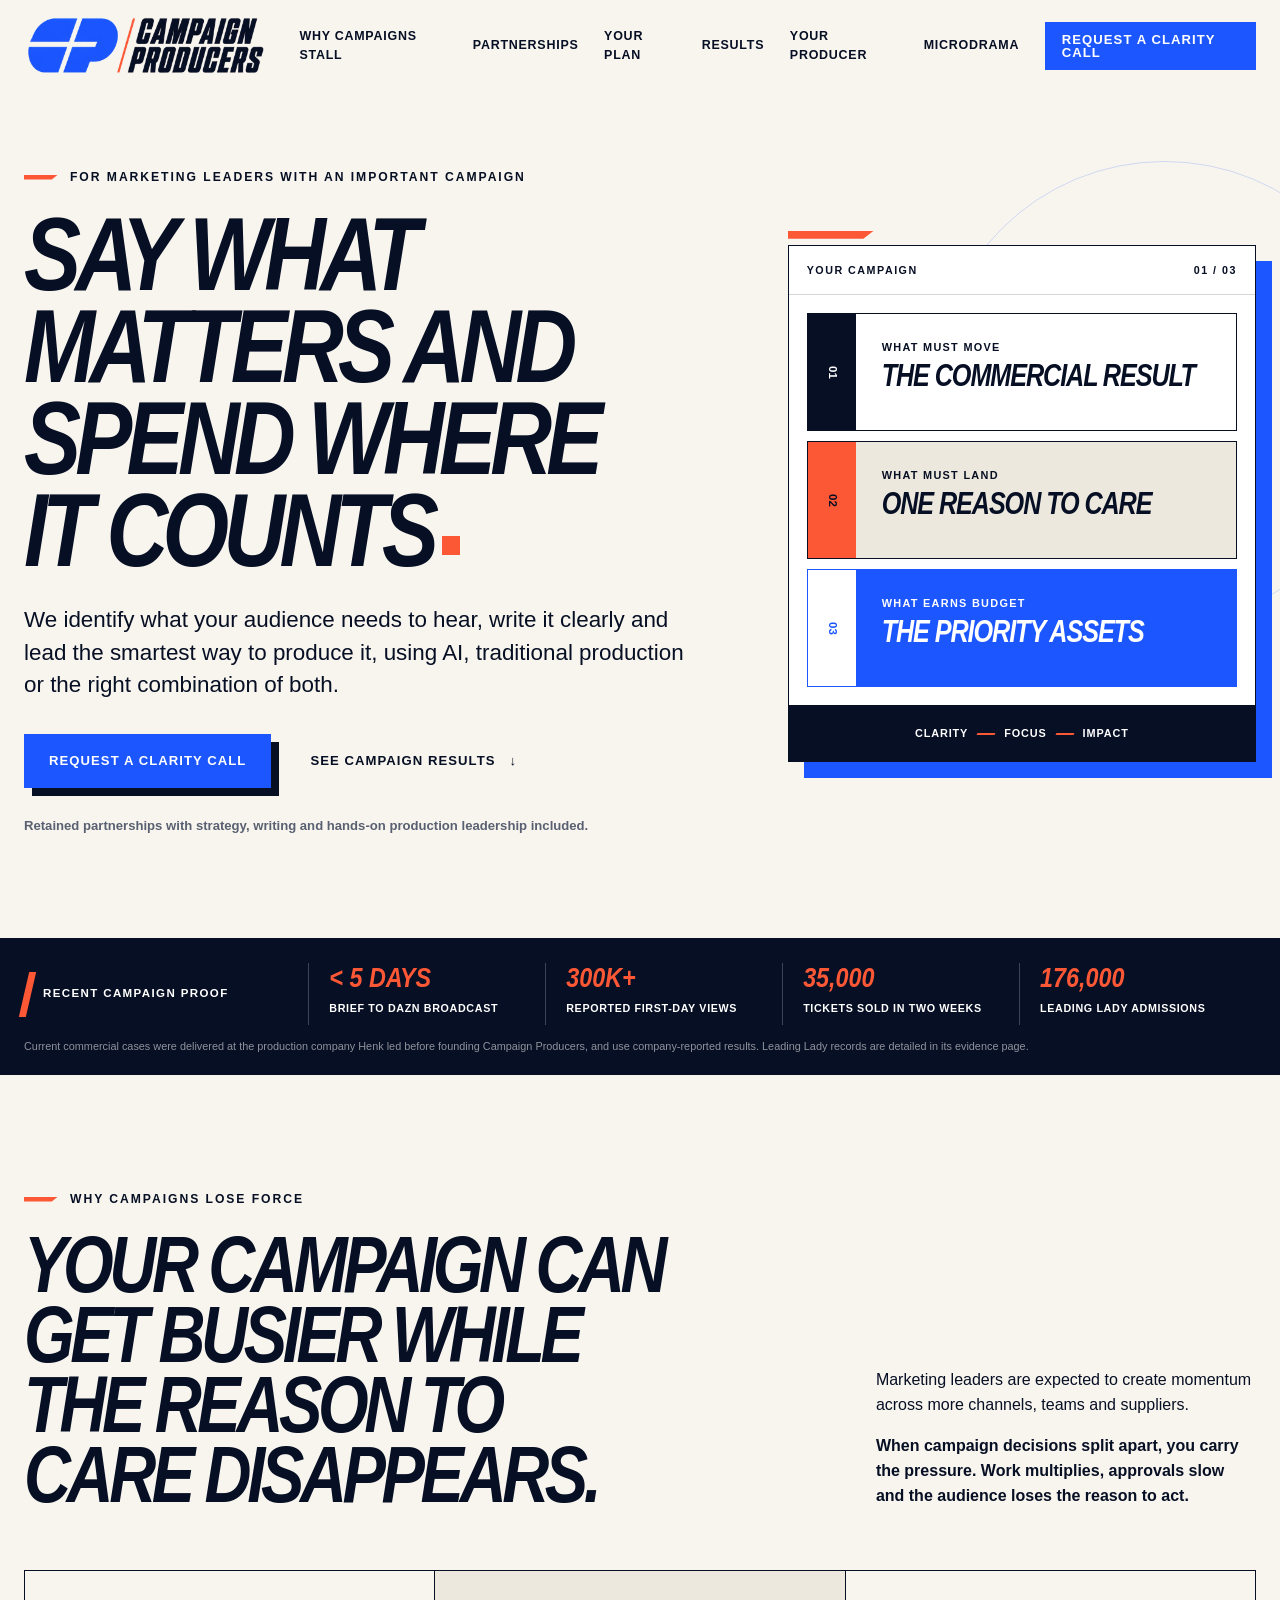
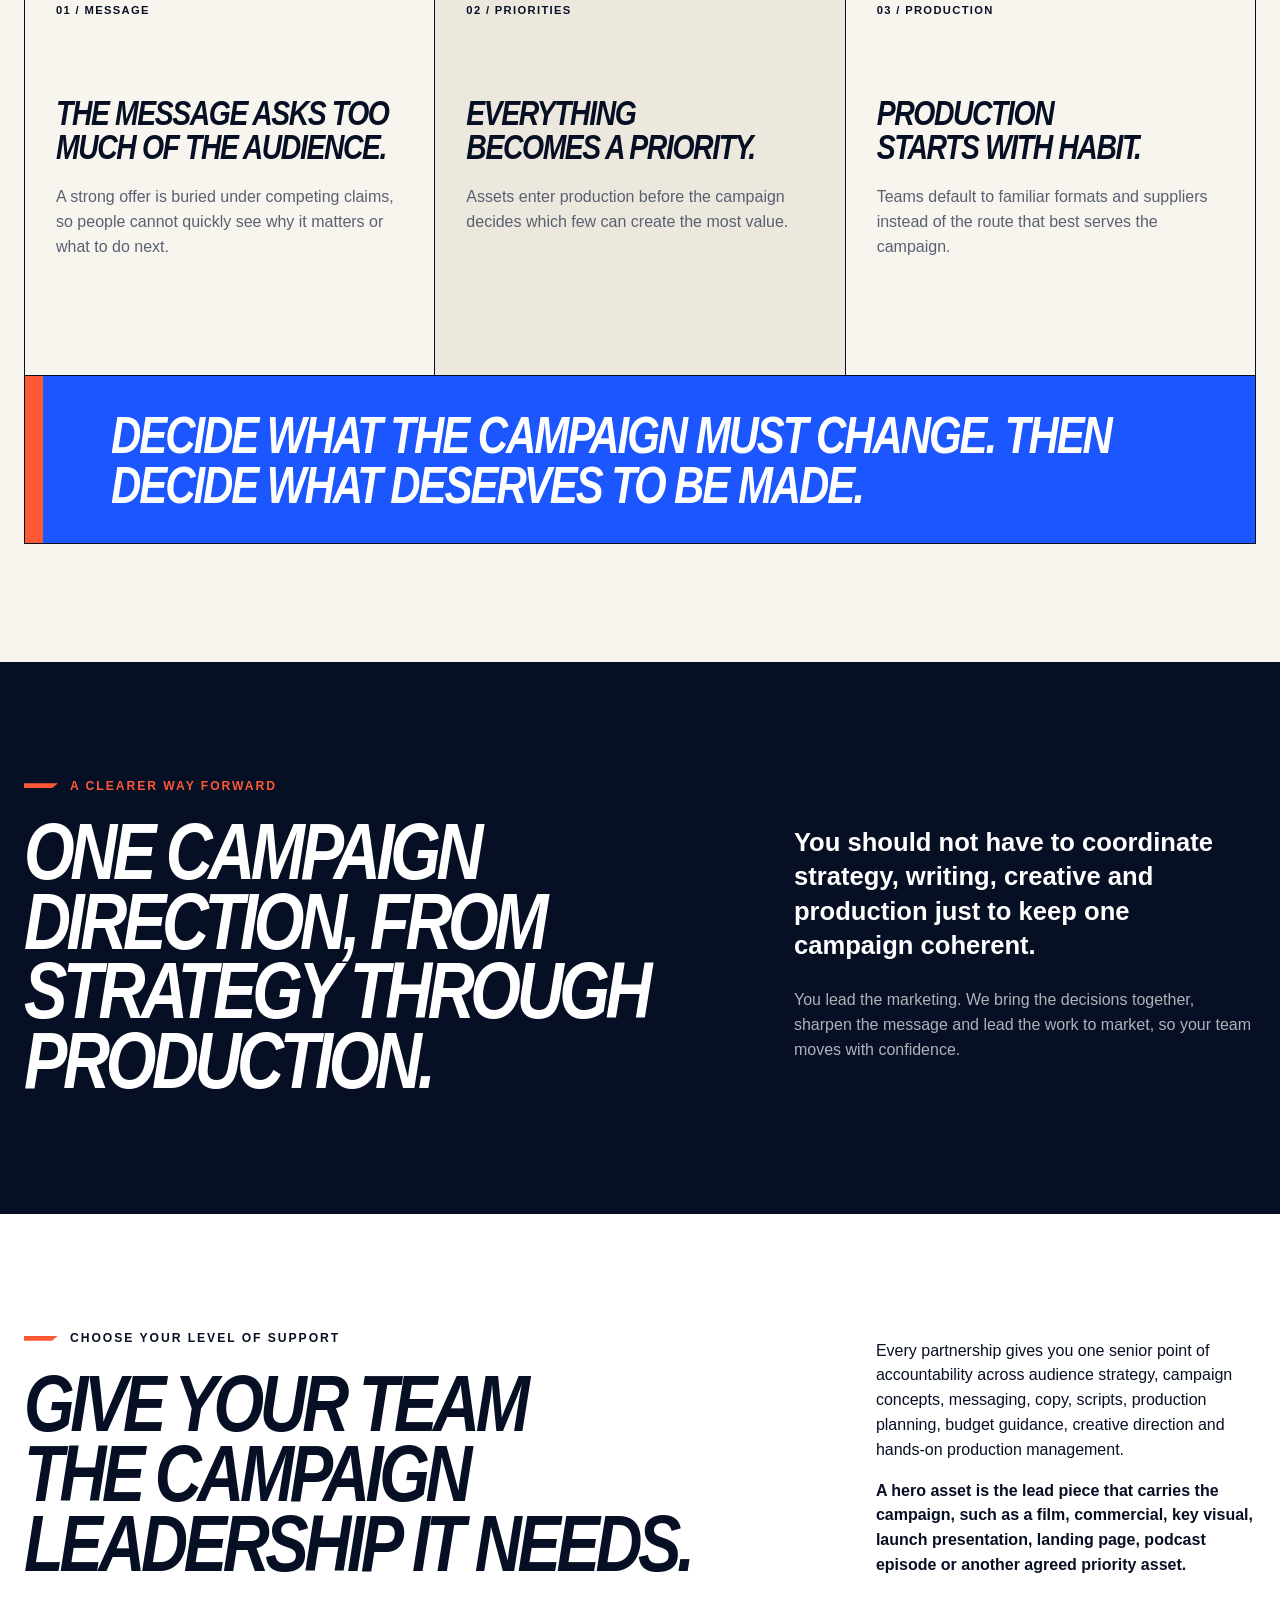
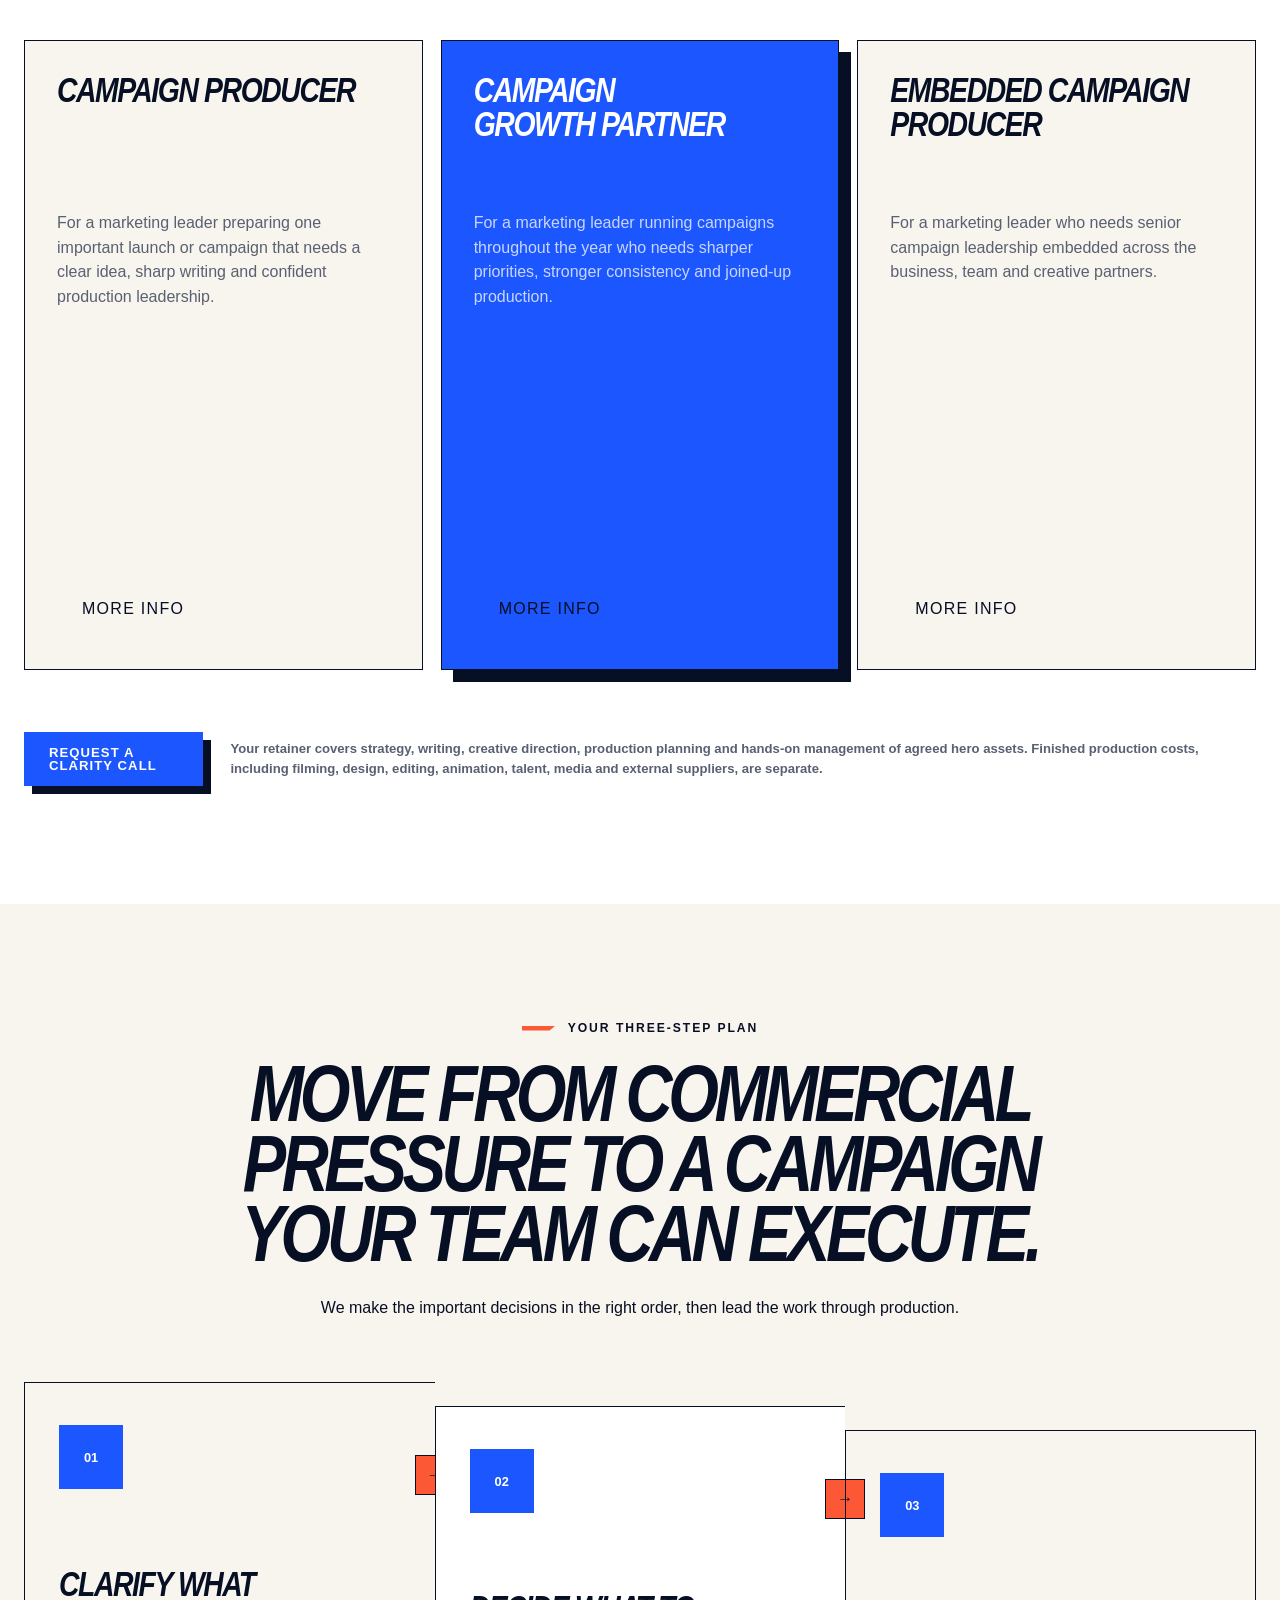
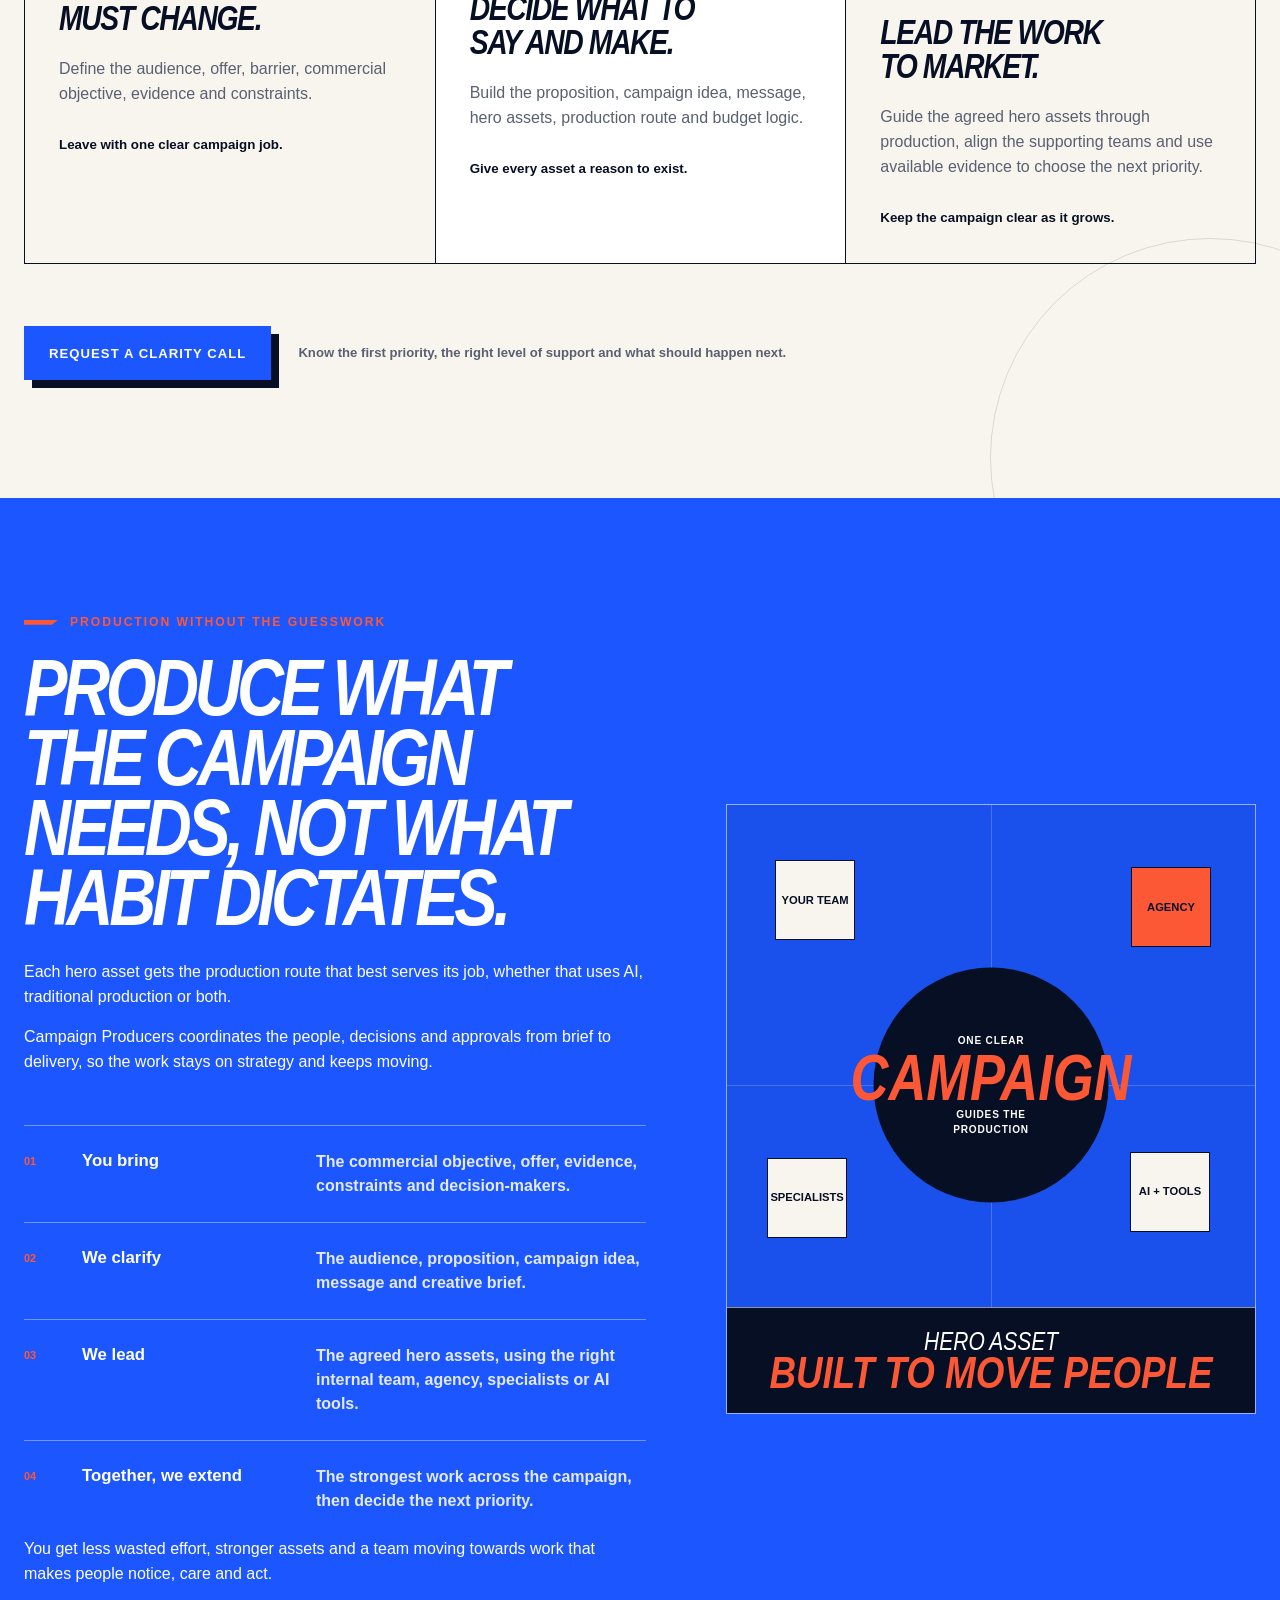
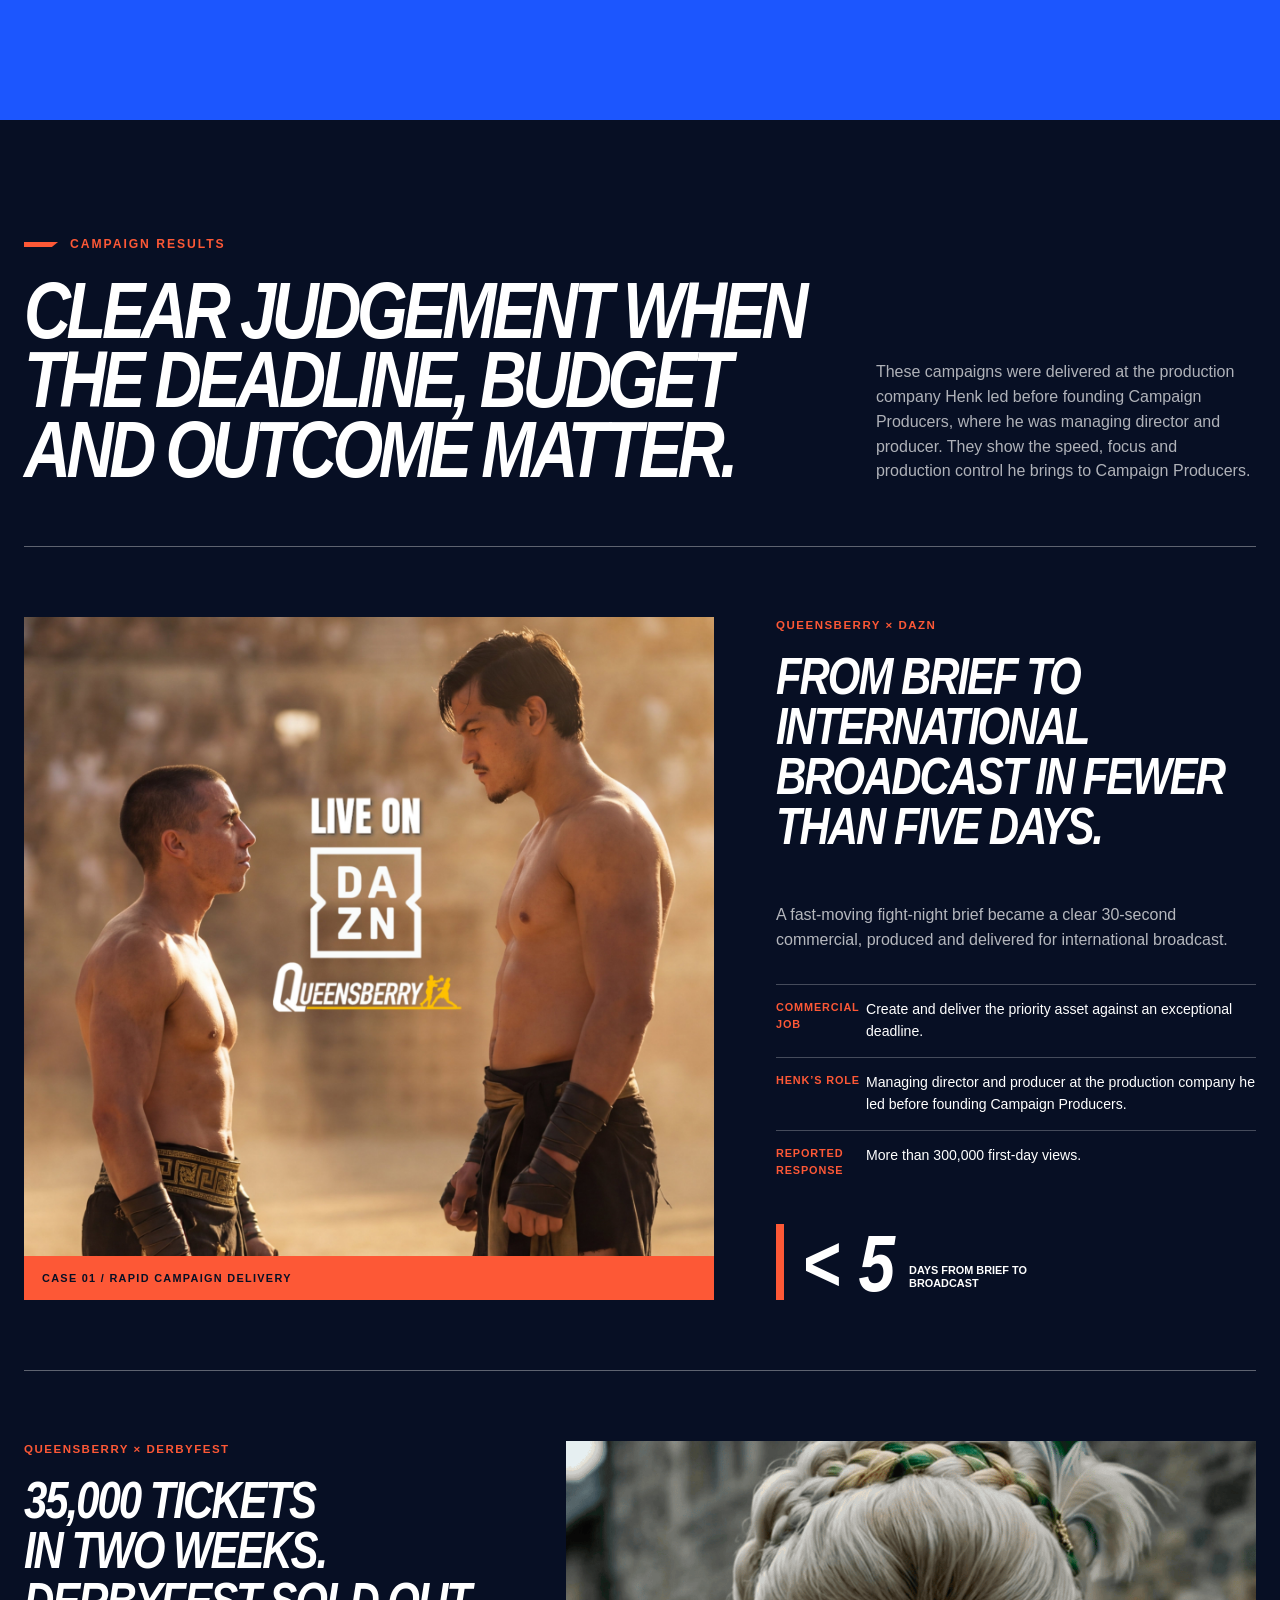
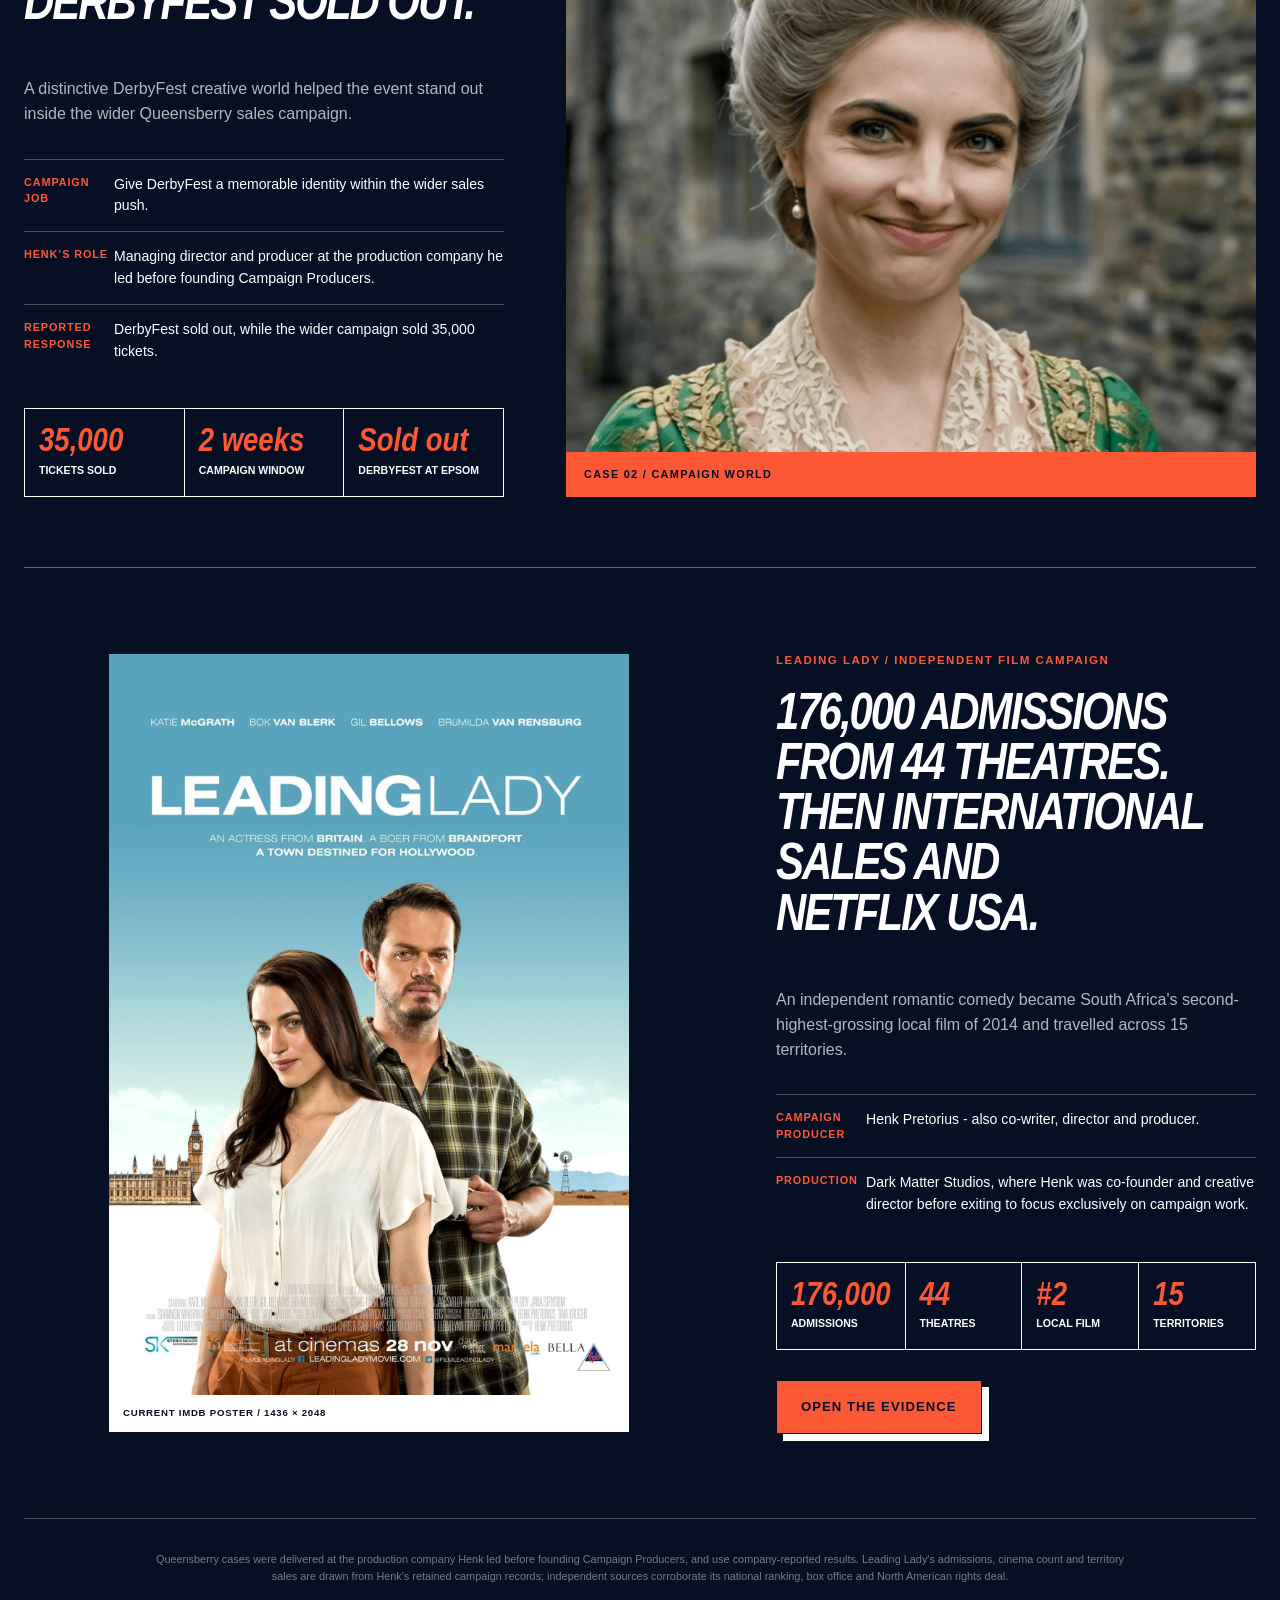
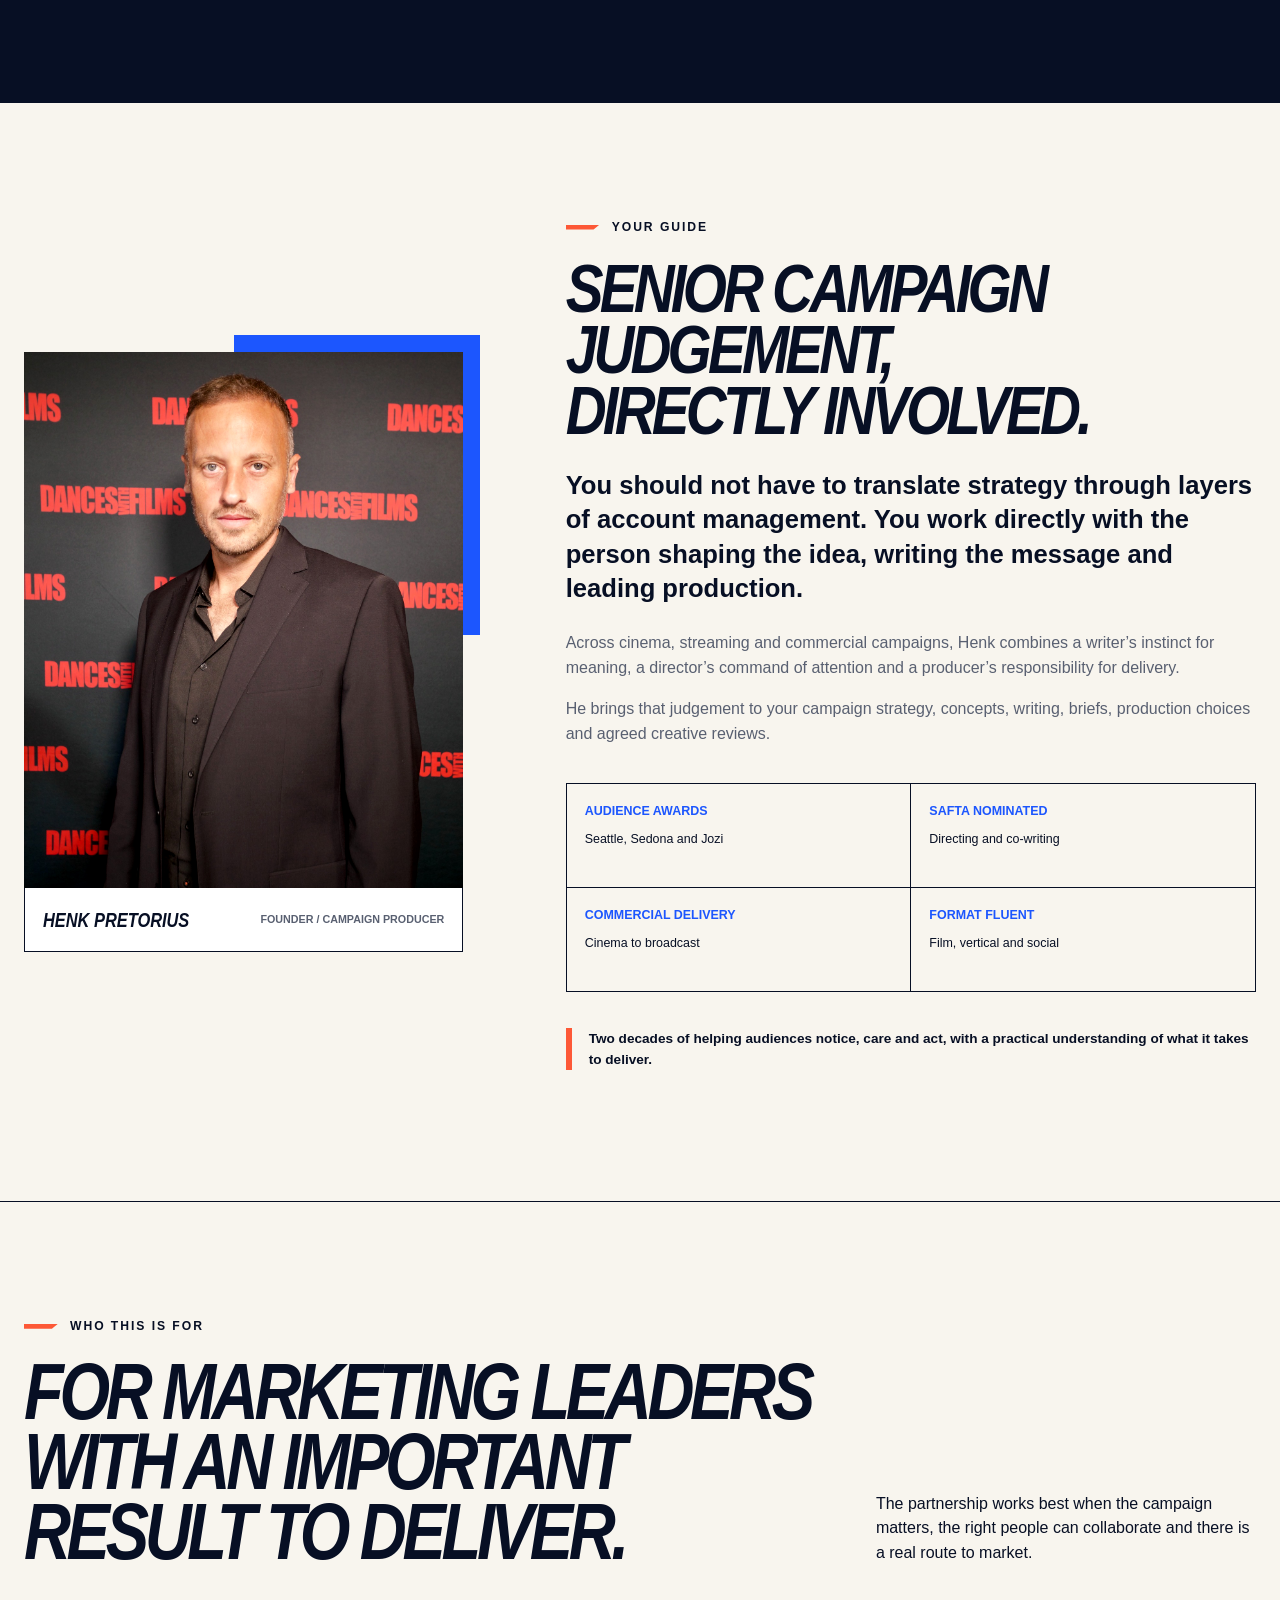
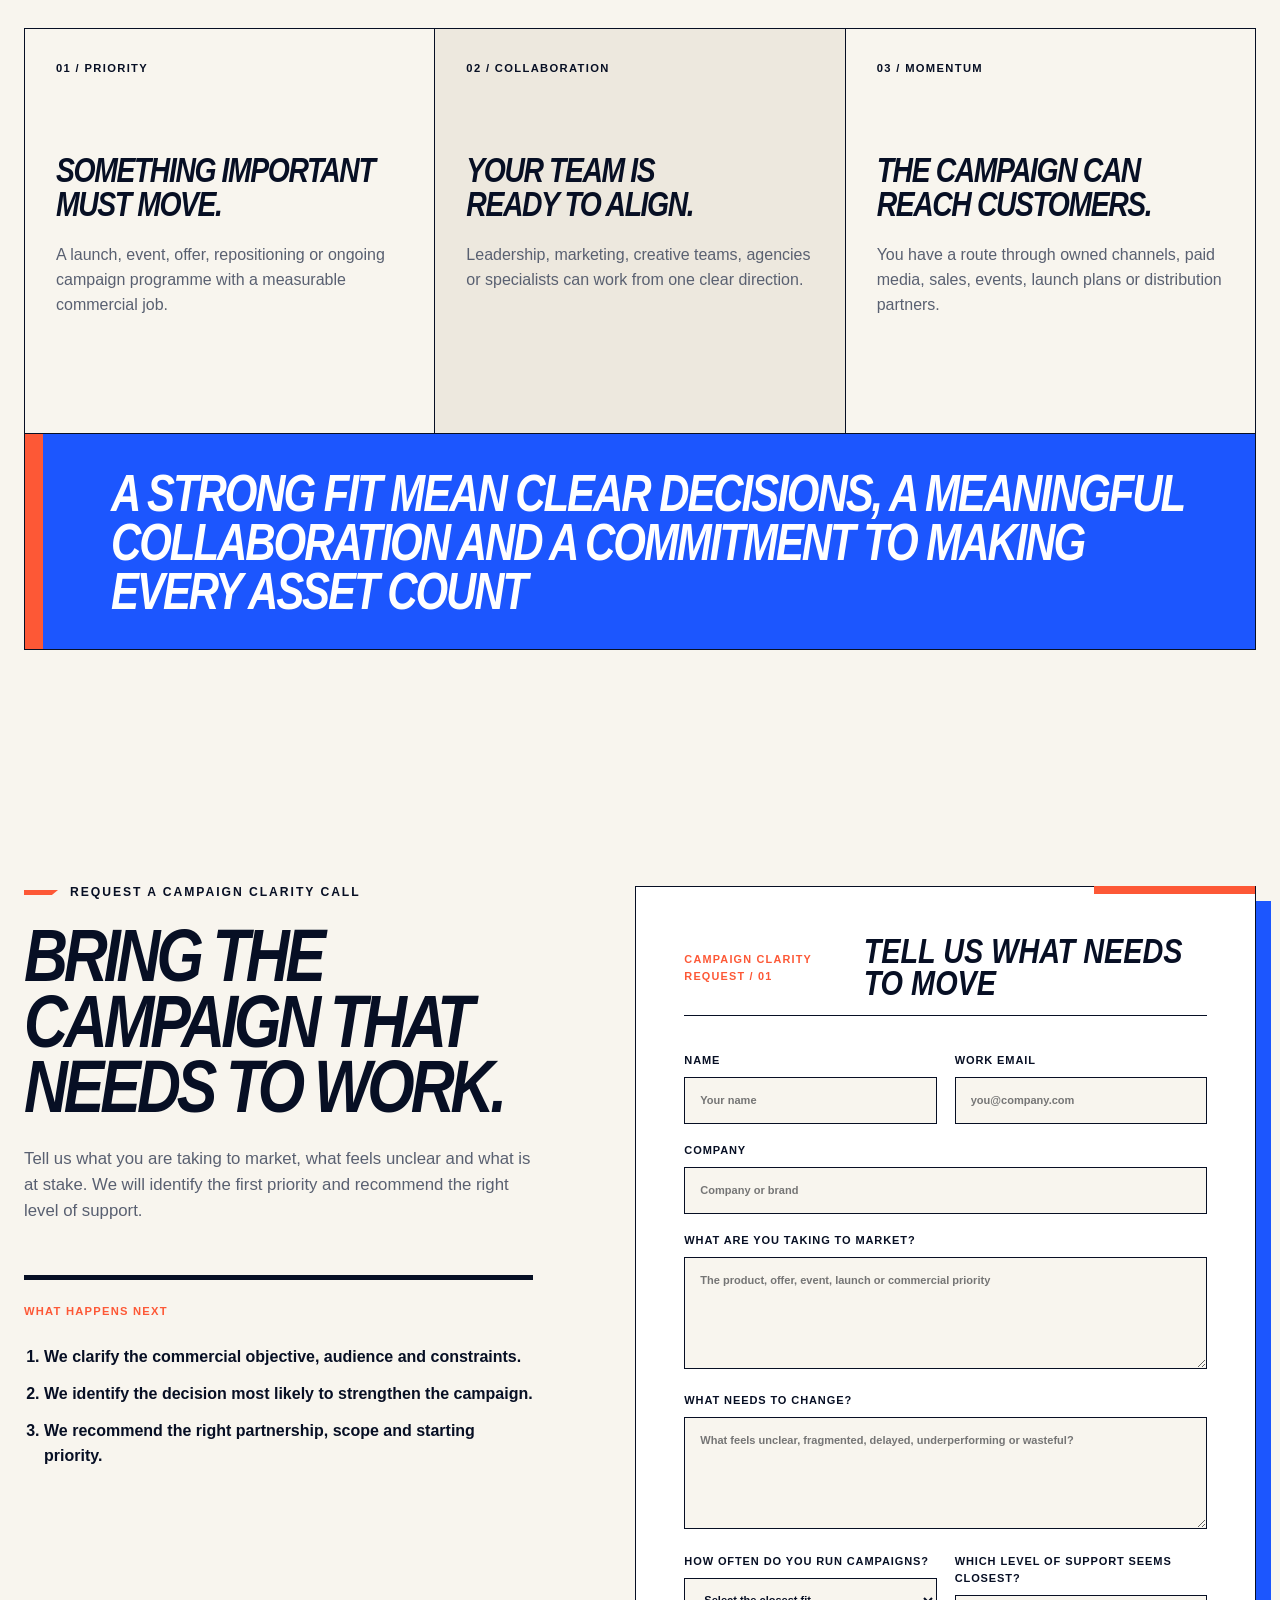
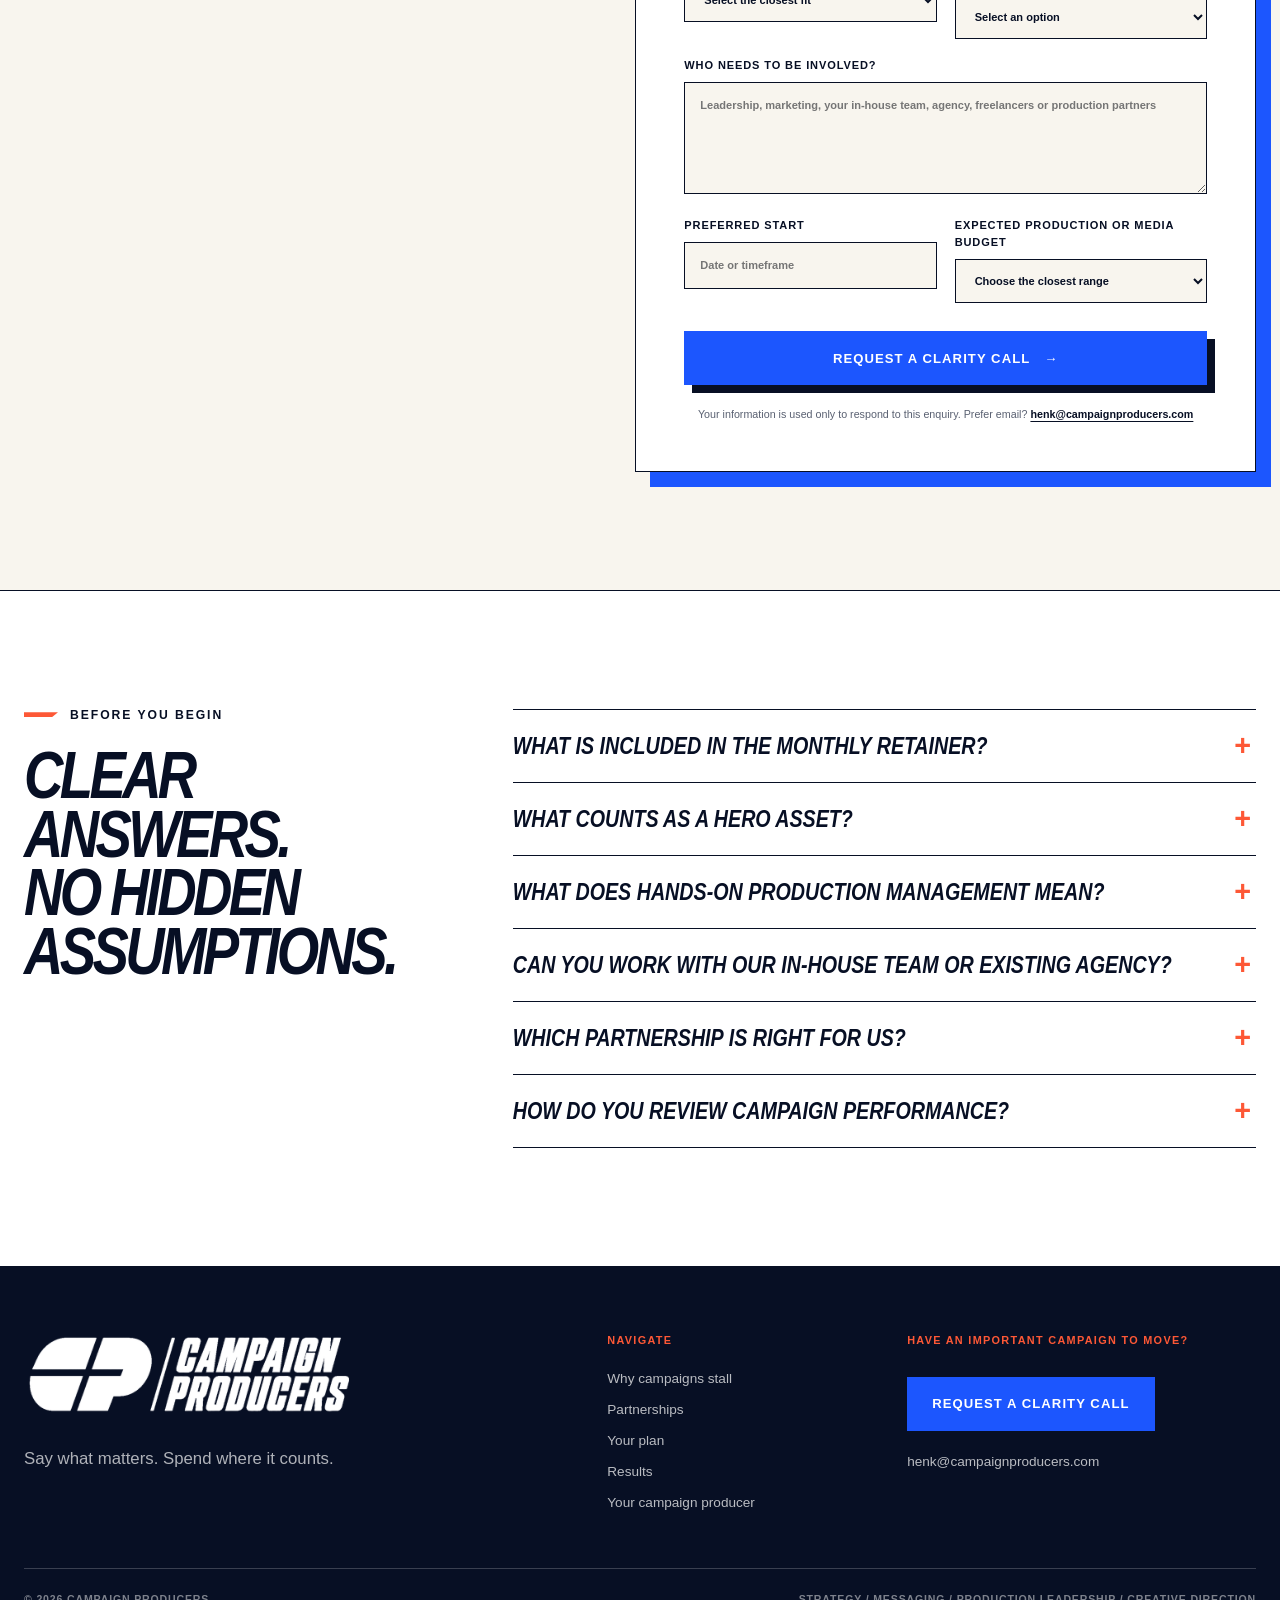
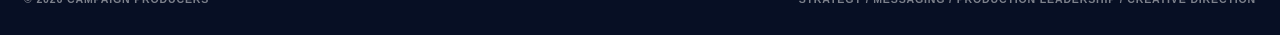
==== commit 09a5cc42: "Publish latest Campaign Producers copy" ====
--- a/index.html
+++ b/index.html
@@ -17,7 +17,7 @@
 <meta content="Campaign Producers campaign work" property="og:image:alt"/>
 <meta content="summary_large_image" name="twitter:card"/>
 <meta content="Make the Campaign Clear Before You Make the Work | Campaign Producers" name="twitter:title"/>
-<meta content="Campaign strategy, writing and production leadership for marketing leaders. Retained partnerships from £2,450 per month." name="twitter:description"/>
+<meta content="Campaign strategy, writing and production leadership for marketing leaders, from brief to market." name="twitter:description"/>
 <meta content="https://www.campaignproducers.com/assets/images/dazn-queensberry.jpg" name="twitter:image"/>
 <link href="assets/images/campaign-producers-mark.png" rel="icon" type="image/png"/>
 <link href="assets/css/styles.css" rel="stylesheet"/>
@@ -78,14 +78,6 @@
 
 .offer-card > h3 {
   margin-top: 0;
-}
-
-.offer-price {
-  margin: 0 0 18px;
-}
-
-.offer-price strong {
-  display: block;
 }
 
 .offer-summary {
@@ -160,21 +152,9 @@
   line-height: 1;
 }
 
-.package-dialog-price {
+.package-dialog-terms {
   margin: 0 0 24px;
-}
-
-.package-dialog-price strong,
-.package-dialog-price small {
-  display: block;
-}
-
-.package-dialog-price strong {
-  font-size: 1.25rem;
-}
-
-.package-dialog-price small {
-  margin-top: 4px;
+  font-size: 0.9rem;
 }
 
 .package-dialog h4 {
@@ -274,35 +254,17 @@
       {
         "@type": "Offer",
         "name": "Campaign Producer",
-        "description": "Campaign strategy, writing and production leadership for one important campaign and one agreed hero asset each month, with a three-month minimum.",
-        "priceSpecification": {
-          "@type": "UnitPriceSpecification",
-          "price": "2450",
-          "priceCurrency": "GBP",
-          "unitText": "MONTH"
-        }
+        "description": "Campaign strategy, writing and production leadership for one important campaign and one agreed hero asset each month, with a three-month minimum."
       },
       {
         "@type": "Offer",
         "name": "Campaign Growth Partner",
-        "description": "Ongoing campaign leadership for up to two active workstreams and two agreed hero assets each month, with a six-month minimum.",
-        "priceSpecification": {
-          "@type": "UnitPriceSpecification",
-          "price": "3750",
-          "priceCurrency": "GBP",
-          "unitText": "MONTH"
-        }
+        "description": "Ongoing campaign leadership for up to two active workstreams and two agreed hero assets each month, with a six-month minimum."
       },
       {
         "@type": "Offer",
         "name": "Embedded Campaign Producer",
-        "description": "Embedded campaign leadership and hands-on production management for up to four agreed hero assets each month, with a six-month minimum.",
-        "priceSpecification": {
-          "@type": "UnitPriceSpecification",
-          "price": "5750",
-          "priceCurrency": "GBP",
-          "unitText": "MONTH"
-        }
+        "description": "Embedded campaign leadership and hands-on production management for up to four agreed hero assets each month, with a six-month minimum."
       }
     ]
   }
@@ -320,7 +282,7 @@
 <span aria-hidden="true" class="nav-toggle-lines"><i></i><i></i></span>
 </button>
 <nav aria-label="Primary navigation" class="site-nav" data-nav="" id="site-nav">
-<a href="/insights/">Insights</a>
+<a href="#problem">Why campaigns stall</a>
 <a href="#partnerships">Partnerships</a>
 <a href="#process">Your plan</a>
 <a href="#proof">Results</a>
@@ -341,7 +303,7 @@
 <a class="button button-primary" href="#start">Request a clarity call</a>
 <a class="button button-quiet" href="#proof">See campaign results <span aria-hidden="true">↓</span></a>
 </div>
-<p class="microcopy">Retained partnerships from £2,450 per month. Strategy, writing and hands-on production leadership included.</p>
+<p class="microcopy">Retained partnerships with strategy, writing and hands-on production leadership included.</p>
 </div>
 <div aria-label="Your commercial priority becomes one clear campaign and a focused production plan" class="campaign-board reveal" role="img">
 <div class="board-topline">
@@ -382,7 +344,7 @@
 <div class="rail-stat"><strong>35,000</strong><span>Tickets sold in two weeks</span></div>
 <div class="rail-stat"><strong>176,000</strong><span>Leading Lady admissions</span></div>
 </div>
-<p class="shell rail-note">Current commercial cases were delivered through Vertical Haus and use company-reported results. Leading Lady records are detailed in its evidence page.</p>
+<p class="shell rail-note">Current commercial cases were delivered at the production company Henk led before founding Campaign Producers, and use company-reported results. Leading Lady records are detailed in its evidence page.</p>
 </section>
 <section class="section-pad problem-section" id="problem">
 <div class="shell">
@@ -445,19 +407,16 @@
 <div class="offer-grid">
 <article class="offer-card reveal">
 <h3>Campaign Producer</h3>
-<p class="offer-price"><strong>£2,450 per month</strong></p>
 <p class="offer-summary">For a marketing leader preparing one important launch or campaign that needs a clear idea, sharp writing and confident production leadership.</p>
 <button aria-controls="package-campaign-producer" aria-expanded="false" aria-haspopup="dialog" class="button button-quiet package-more-button" data-package-open="package-campaign-producer" type="button">More info</button>
 </article>
 <article class="offer-card offer-card-featured reveal">
 <h3>Campaign Growth Partner</h3>
-<p class="offer-price"><strong>£3,750 per month</strong></p>
 <p class="offer-summary">For a marketing leader running campaigns throughout the year who needs sharper priorities, stronger consistency and joined-up production.</p>
 <button aria-controls="package-growth-partner" aria-expanded="false" aria-haspopup="dialog" class="button button-quiet package-more-button" data-package-open="package-growth-partner" type="button">More info</button>
 </article>
 <article class="offer-card reveal">
 <h3>Embedded Campaign Producer</h3>
-<p class="offer-price"><strong>£5,750 per month</strong></p>
 <p class="offer-summary">For a marketing leader who needs senior campaign leadership embedded across the business, team and creative partners.</p>
 <button aria-controls="package-embedded-producer" aria-expanded="false" aria-haspopup="dialog" class="button button-quiet package-more-button" data-package-open="package-embedded-producer" type="button">More info</button>
 </article>
@@ -468,7 +427,7 @@
 <button aria-label="Close Campaign Producer details" class="package-dialog-close" data-package-close="" type="button">Close <span aria-hidden="true">×</span></button>
 <p class="package-dialog-kicker">One campaign / one hero asset</p>
 <h3 id="package-campaign-producer-title">Campaign Producer</h3>
-<p class="package-dialog-price"><strong>£2,450 per month</strong><small>Three-month minimum</small></p>
+<p class="package-dialog-terms">Three-month minimum</p>
 <p>For a marketing leader preparing one important launch or campaign that needs a clear idea, sharp writing and confident production leadership.</p>
 <h4>What you get</h4>
 <ul>
@@ -490,7 +449,7 @@
 <button aria-label="Close Campaign Growth Partner details" class="package-dialog-close" data-package-close="" type="button">Close <span aria-hidden="true">×</span></button>
 <p class="package-dialog-kicker">Two workstreams / two hero assets</p>
 <h3 id="package-growth-partner-title">Campaign Growth Partner</h3>
-<p class="package-dialog-price"><strong>£3,750 per month</strong><small>Six-month minimum</small></p>
+<p class="package-dialog-terms">Six-month minimum</p>
 <p>For a marketing leader running campaigns throughout the year who needs sharper priorities, stronger consistency and joined-up production.</p>
 <h4>What you get</h4>
 <ul>
@@ -512,7 +471,7 @@
 <button aria-label="Close Embedded Campaign Producer details" class="package-dialog-close" data-package-close="" type="button">Close <span aria-hidden="true">×</span></button>
 <p class="package-dialog-kicker">Embedded / four hero assets</p>
 <h3 id="package-embedded-producer-title">Embedded Campaign Producer</h3>
-<p class="package-dialog-price"><strong>£5,750 per month</strong><small>Six-month minimum</small></p>
+<p class="package-dialog-terms">Six-month minimum</p>
 <p>For a marketing leader who needs senior campaign leadership embedded across the business, team and creative partners.</p>
 <h4>What you get</h4>
 <ul>
@@ -616,7 +575,7 @@
 <h2>Clear judgement when the deadline, budget and outcome matter.</h2>
 </div>
 <div class="heading-copy">
-<p>These campaigns were delivered through Vertical Haus, where Henk was managing director and producer. They show the speed, focus and production control he brings to Campaign Producers.</p>
+<p>These campaigns were delivered at the production company Henk led before founding Campaign Producers, where he was managing director and producer. They show the speed, focus and production control he brings to Campaign Producers.</p>
 </div>
 </div>
 <article class="case-study reveal">
@@ -630,7 +589,7 @@
 <p>A fast-moving fight-night brief became a clear 30-second commercial, produced and delivered for international broadcast.</p>
 <dl class="case-details">
 <div><dt>Commercial job</dt><dd>Create and deliver the priority asset against an exceptional deadline.</dd></div>
-<div><dt>Henk’s role</dt><dd>Managing director and producer through Vertical Haus.</dd></div>
+<div><dt>Henk’s role</dt><dd>Managing director and producer at the production company he led before founding Campaign Producers.</dd></div>
 <div><dt>Reported response</dt><dd>More than 300,000 first-day views.</dd></div>
 </dl>
 <div class="case-stat"><strong>&lt; 5</strong><span>days from brief to broadcast</span></div>
@@ -647,7 +606,7 @@
 <p>A distinctive DerbyFest creative world helped the event stand out inside the wider Queensberry sales campaign.</p>
 <dl class="case-details">
 <div><dt>Campaign job</dt><dd>Give DerbyFest a memorable identity within the wider sales push.</dd></div>
-<div><dt>Henk’s role</dt><dd>Managing director and producer through Vertical Haus.</dd></div>
+<div><dt>Henk’s role</dt><dd>Managing director and producer at the production company he led before founding Campaign Producers.</dd></div>
 <div><dt>Reported response</dt><dd>DerbyFest sold out, while the wider campaign sold 35,000 tickets.</dd></div>
 </dl>
 <div class="mini-stats">
@@ -679,7 +638,7 @@
 <a class="button button-coral" href="proof-leading-lady.html">Open the evidence</a>
 </div>
 </article>
-<p class="proof-note">Queensberry cases were delivered through Vertical Haus and use company-reported results. Leading Lady's admissions, cinema count and territory sales are drawn from Henk's retained campaign records; independent sources corroborate its national ranking, box office and North American rights deal.</p>
+<p class="proof-note">Queensberry cases were delivered at the production company Henk led before founding Campaign Producers, and use company-reported results. Leading Lady's admissions, cinema count and territory sales are drawn from Henk's retained campaign records; independent sources corroborate its national ranking, box office and North American rights deal.</p>
 </div>
 </section>
 <section class="section-pad founder-section" id="producer">
@@ -777,9 +736,9 @@
 </select></label>
 <label>Which level of support seems closest?<select name="partnership" required="">
 <option disabled="" selected="" value="">Select an option</option>
-<option>Campaign Producer: £2,450 per month</option>
-<option>Campaign Growth Partner: £3,750 per month</option>
-<option>Embedded Campaign Producer: £5,750 per month</option>
+<option>Campaign Producer</option>
+<option>Campaign Growth Partner</option>
+<option>Embedded Campaign Producer</option>
 <option>Not sure, please recommend</option>
 </select></label>
 </div>
@@ -851,7 +810,6 @@
 <a href="#process">Your plan</a>
 <a href="#proof">Results</a>
 <a href="#producer">Your campaign producer</a>
-<a href="/insights/">Insights</a>
 </div>
 <div class="footer-action">
 <span>Have an important campaign to move?</span>
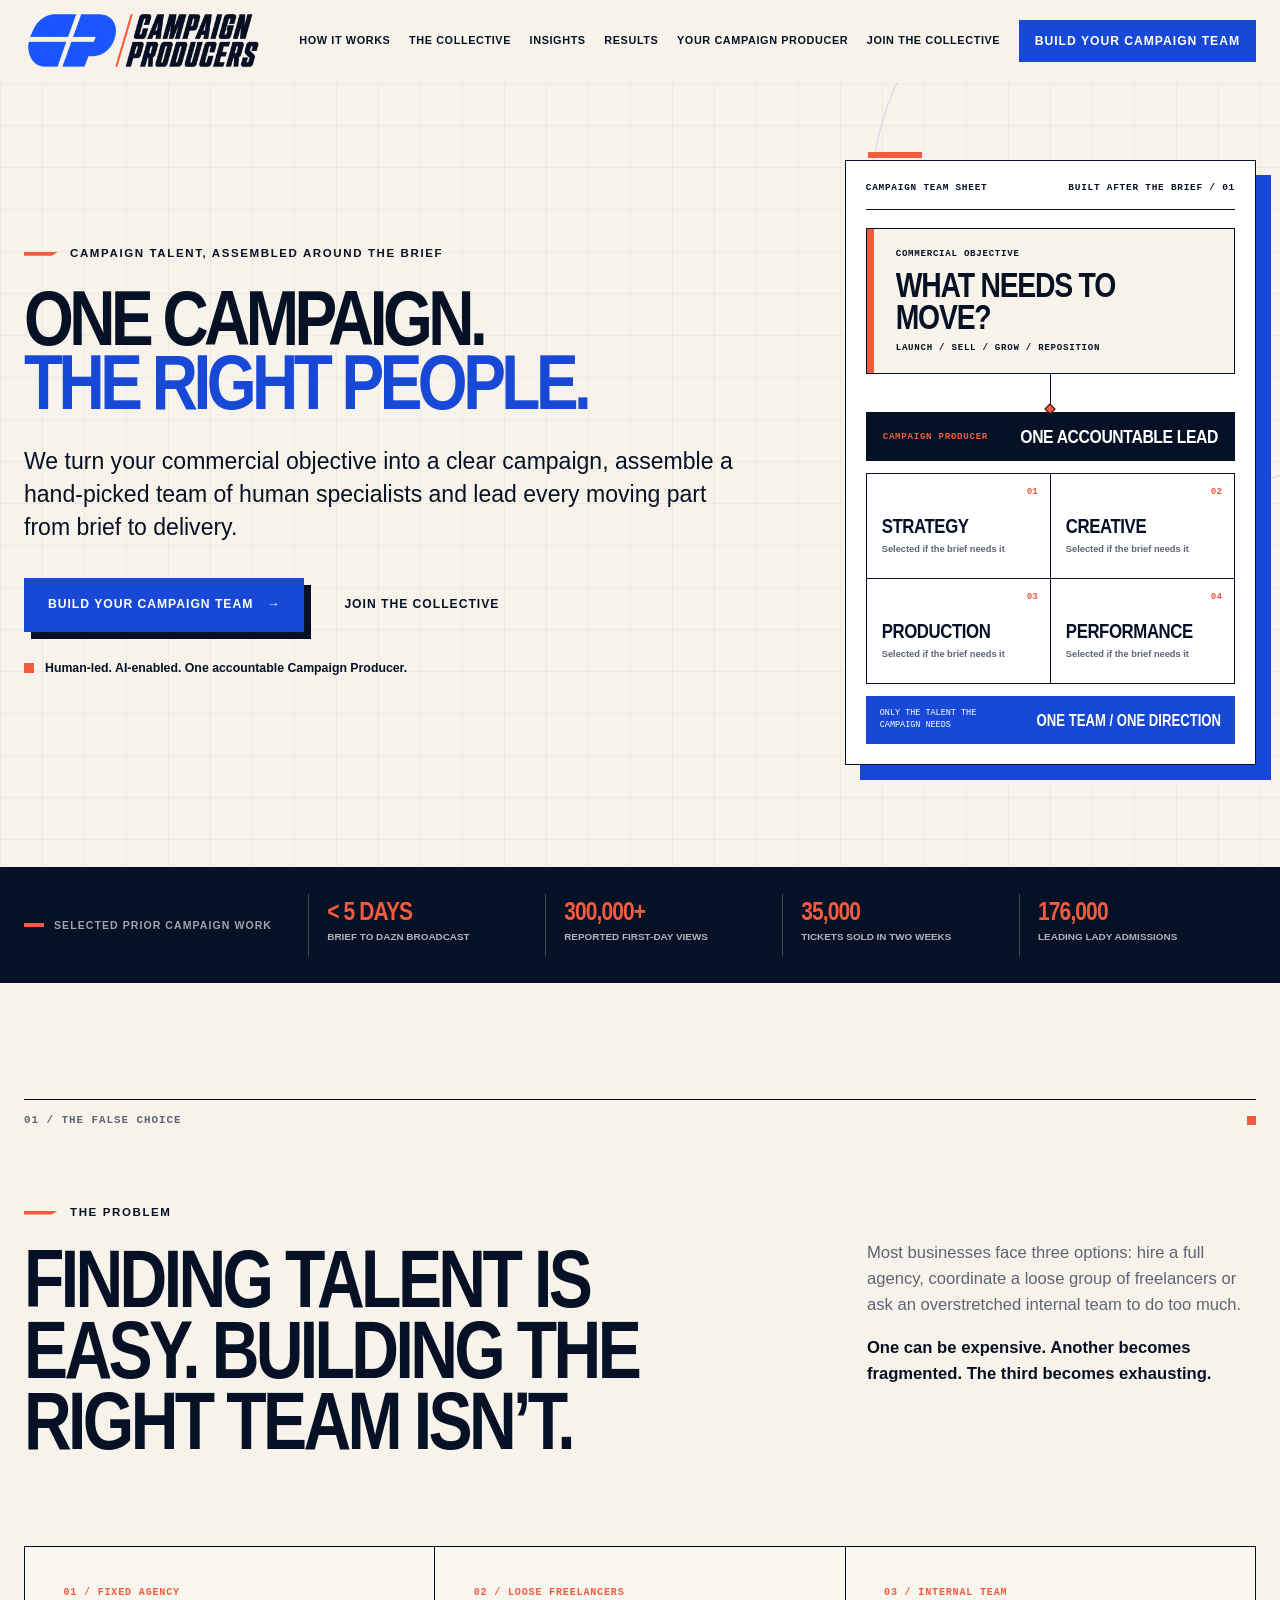
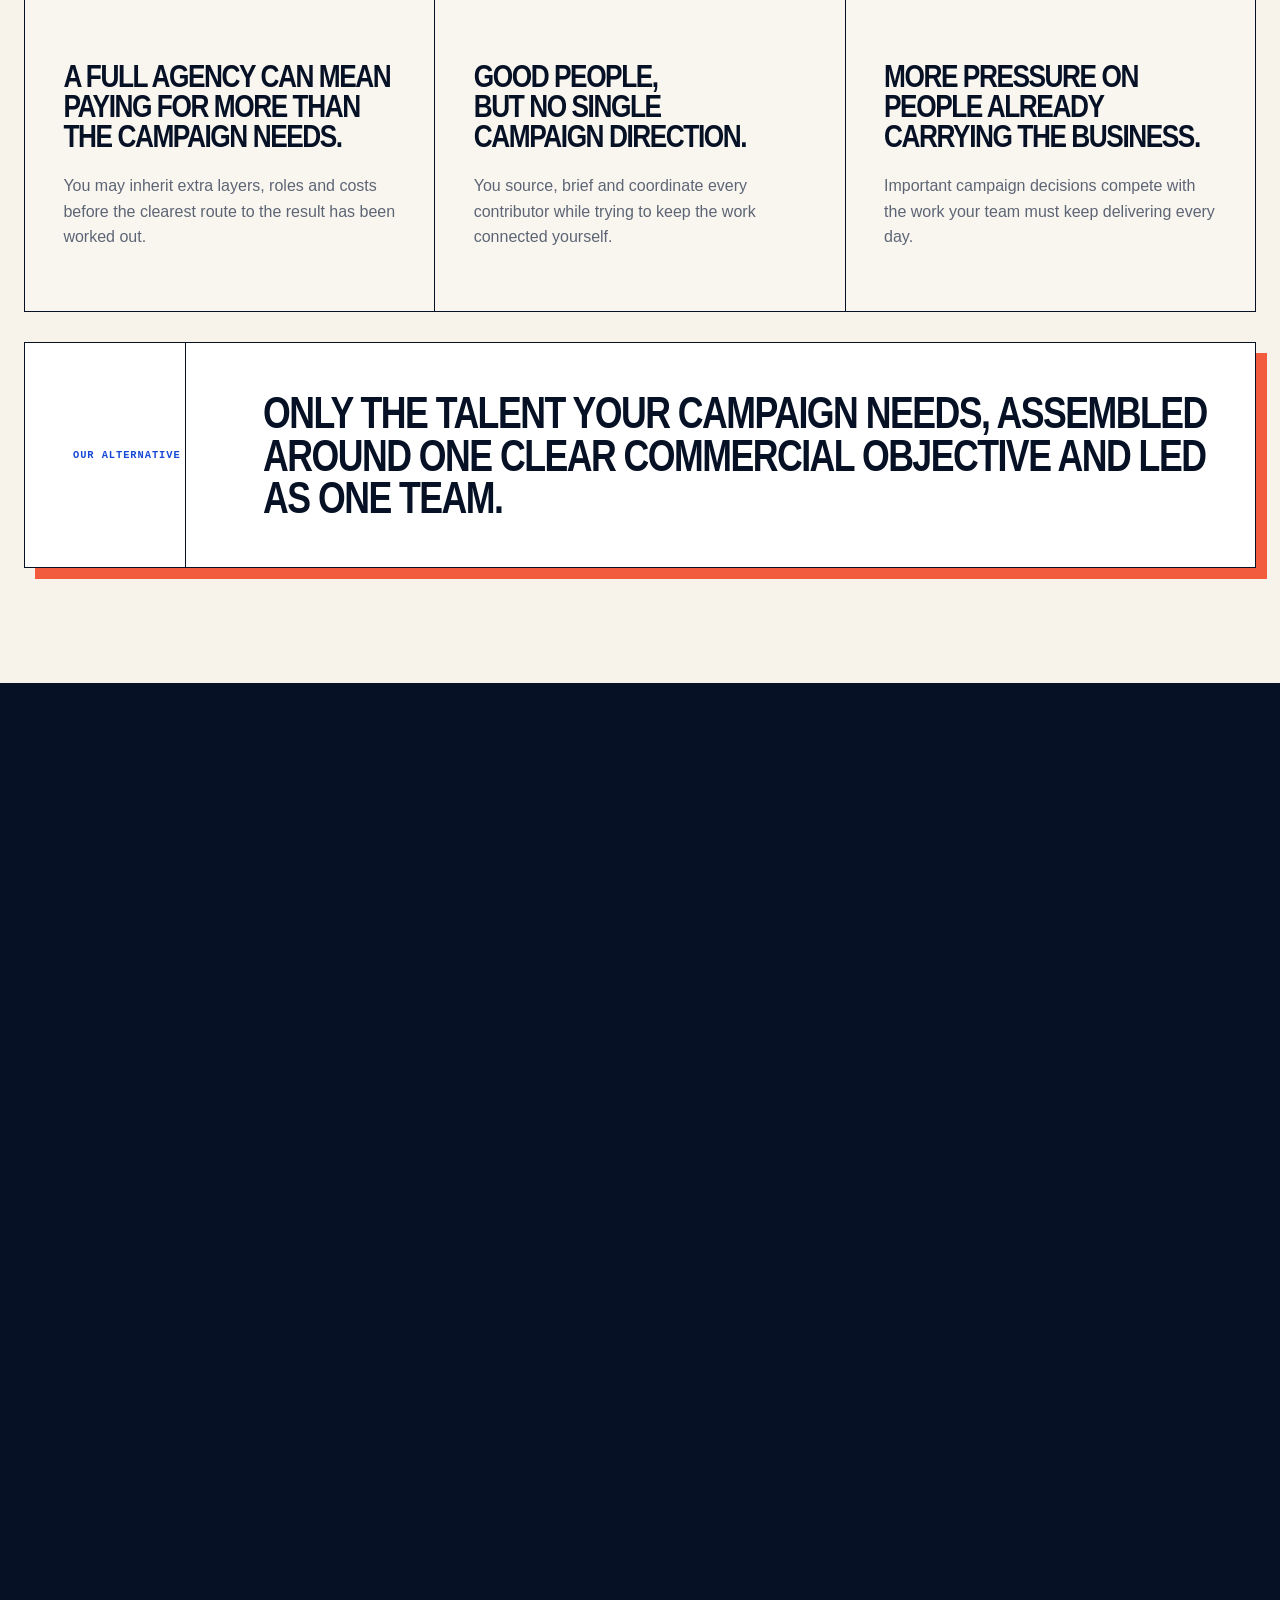
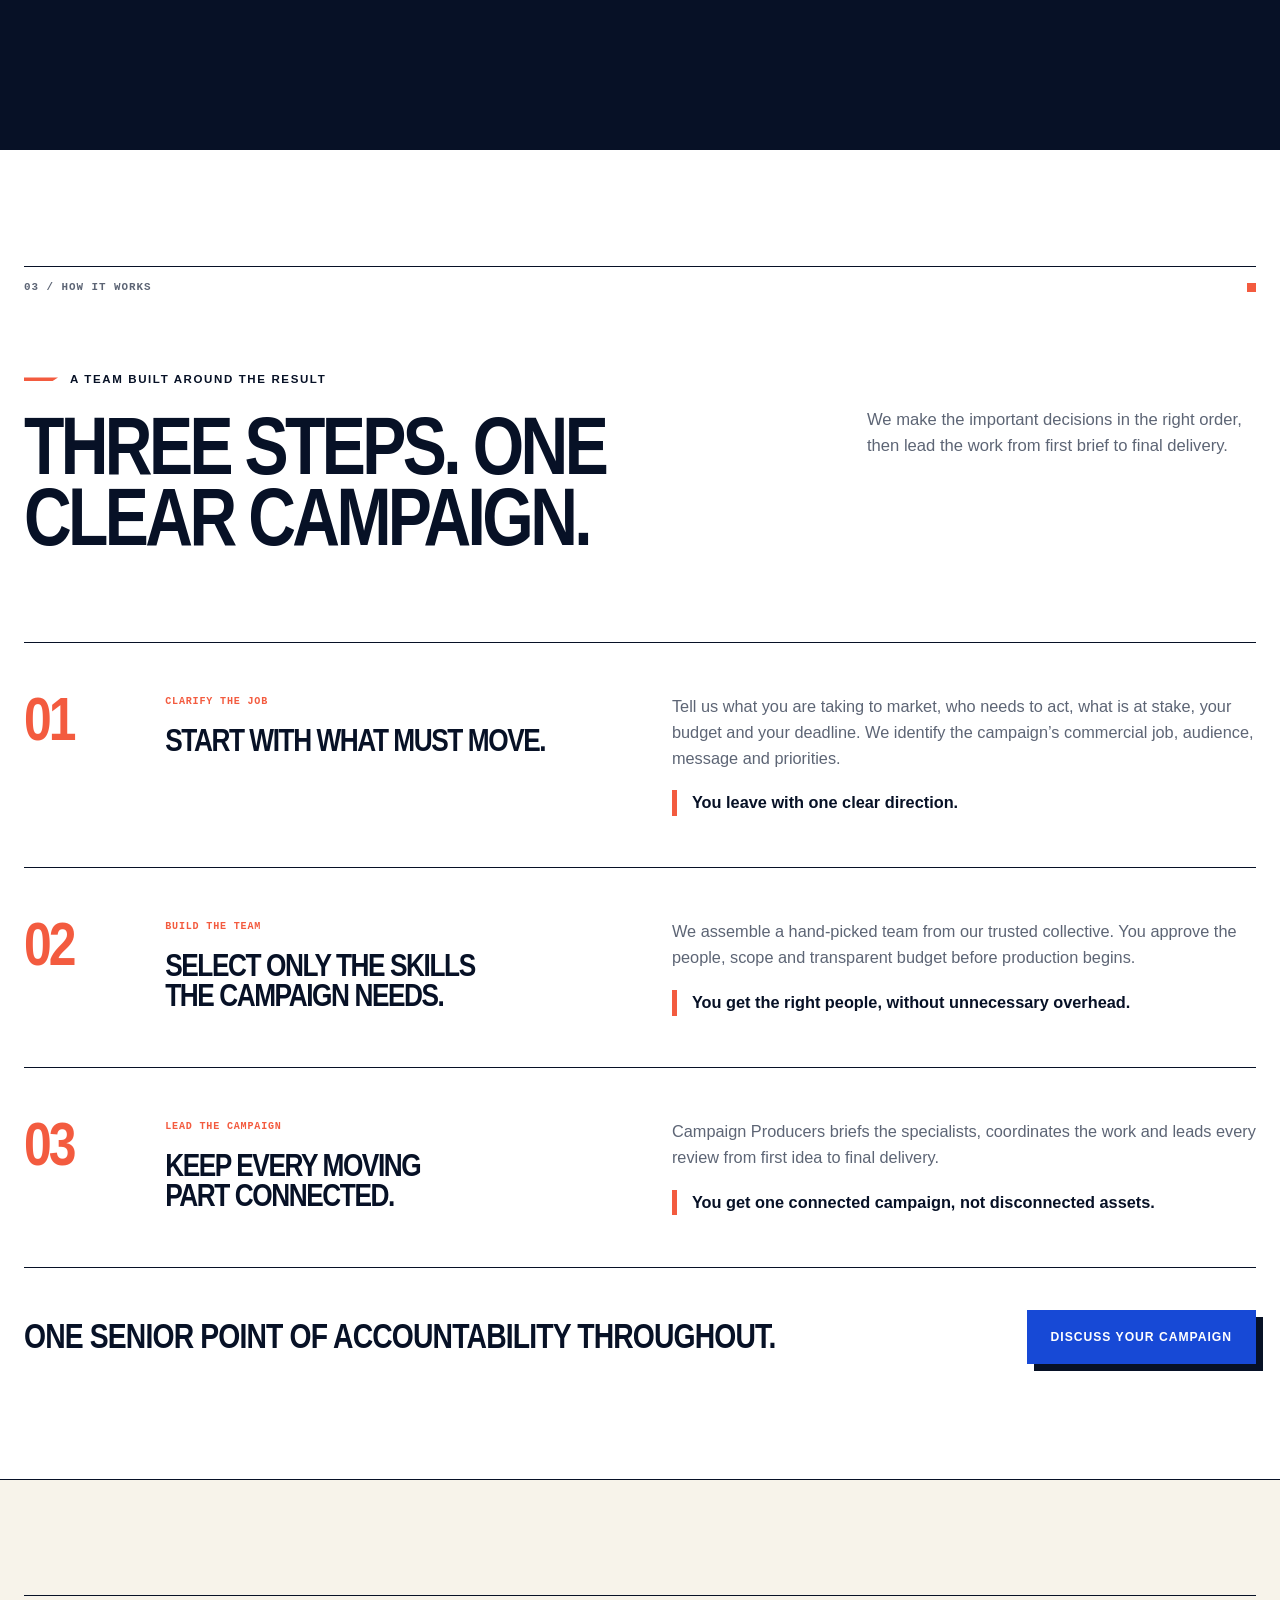
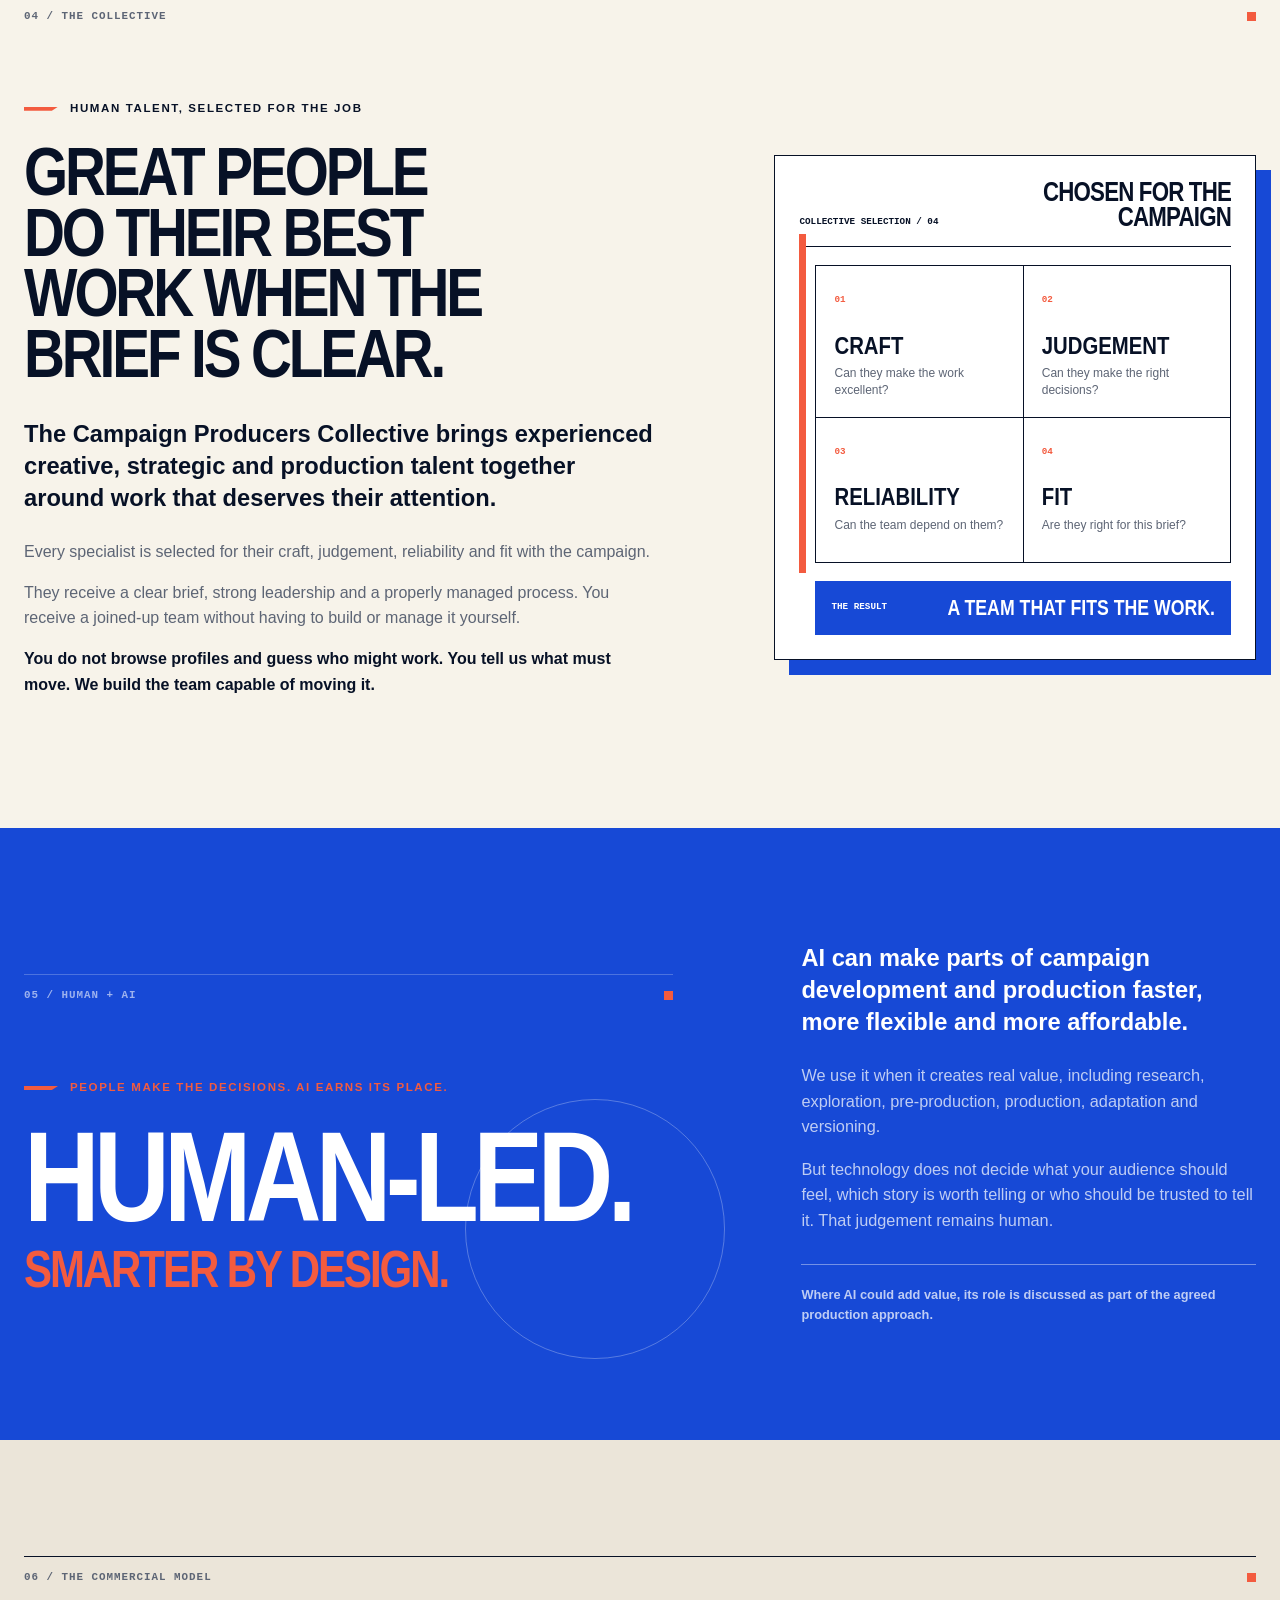
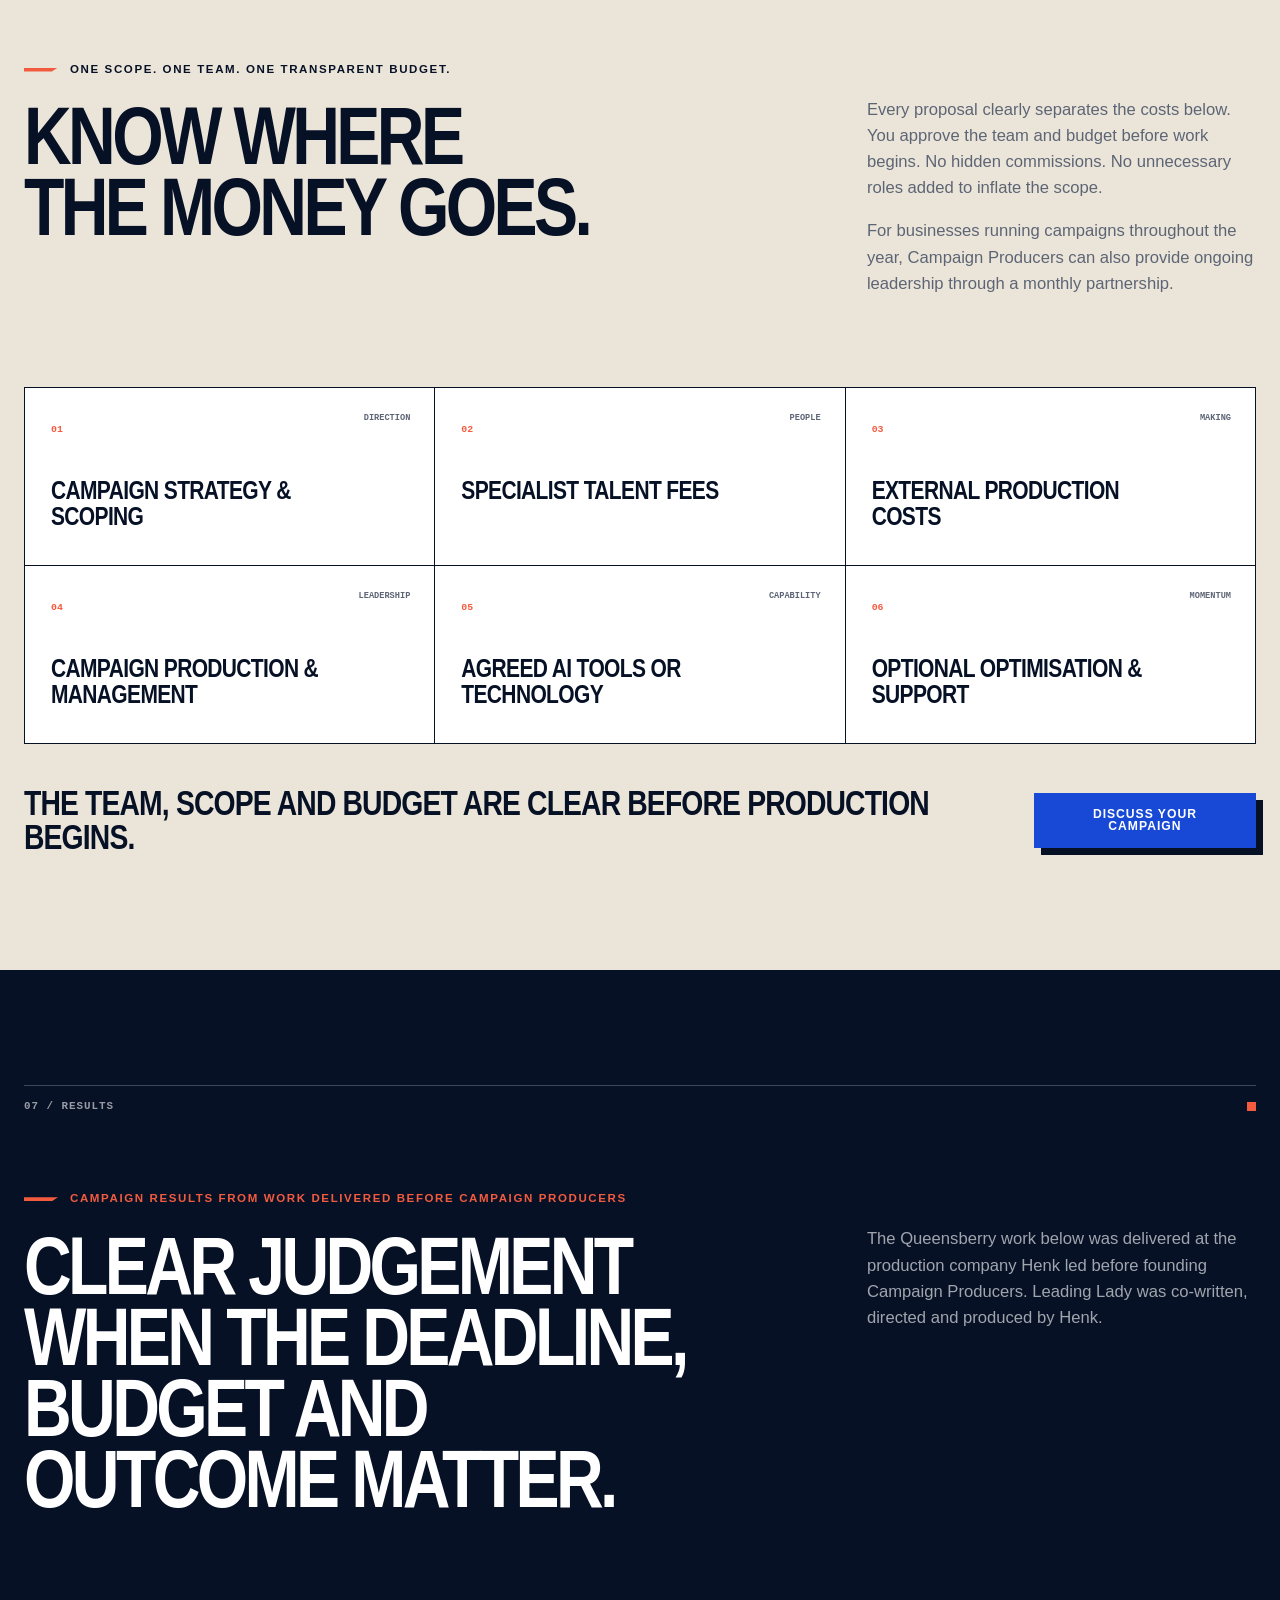
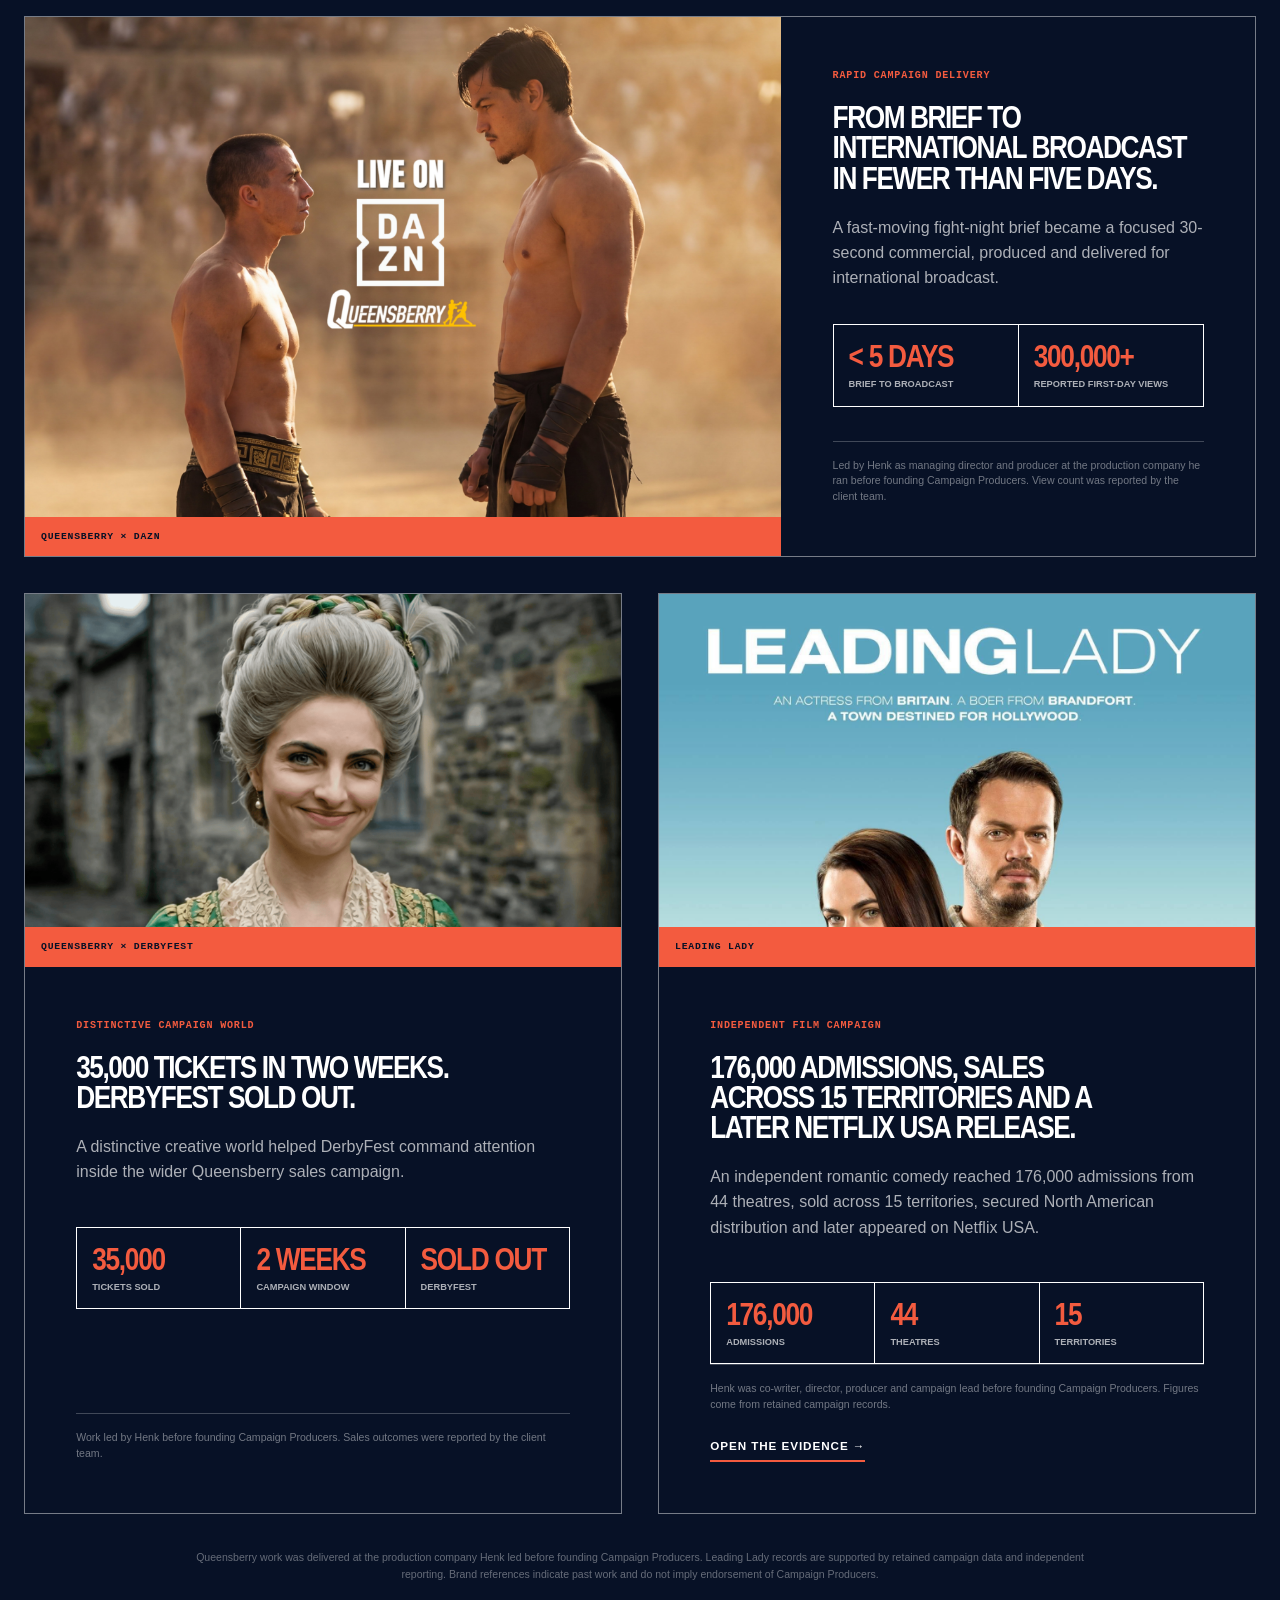
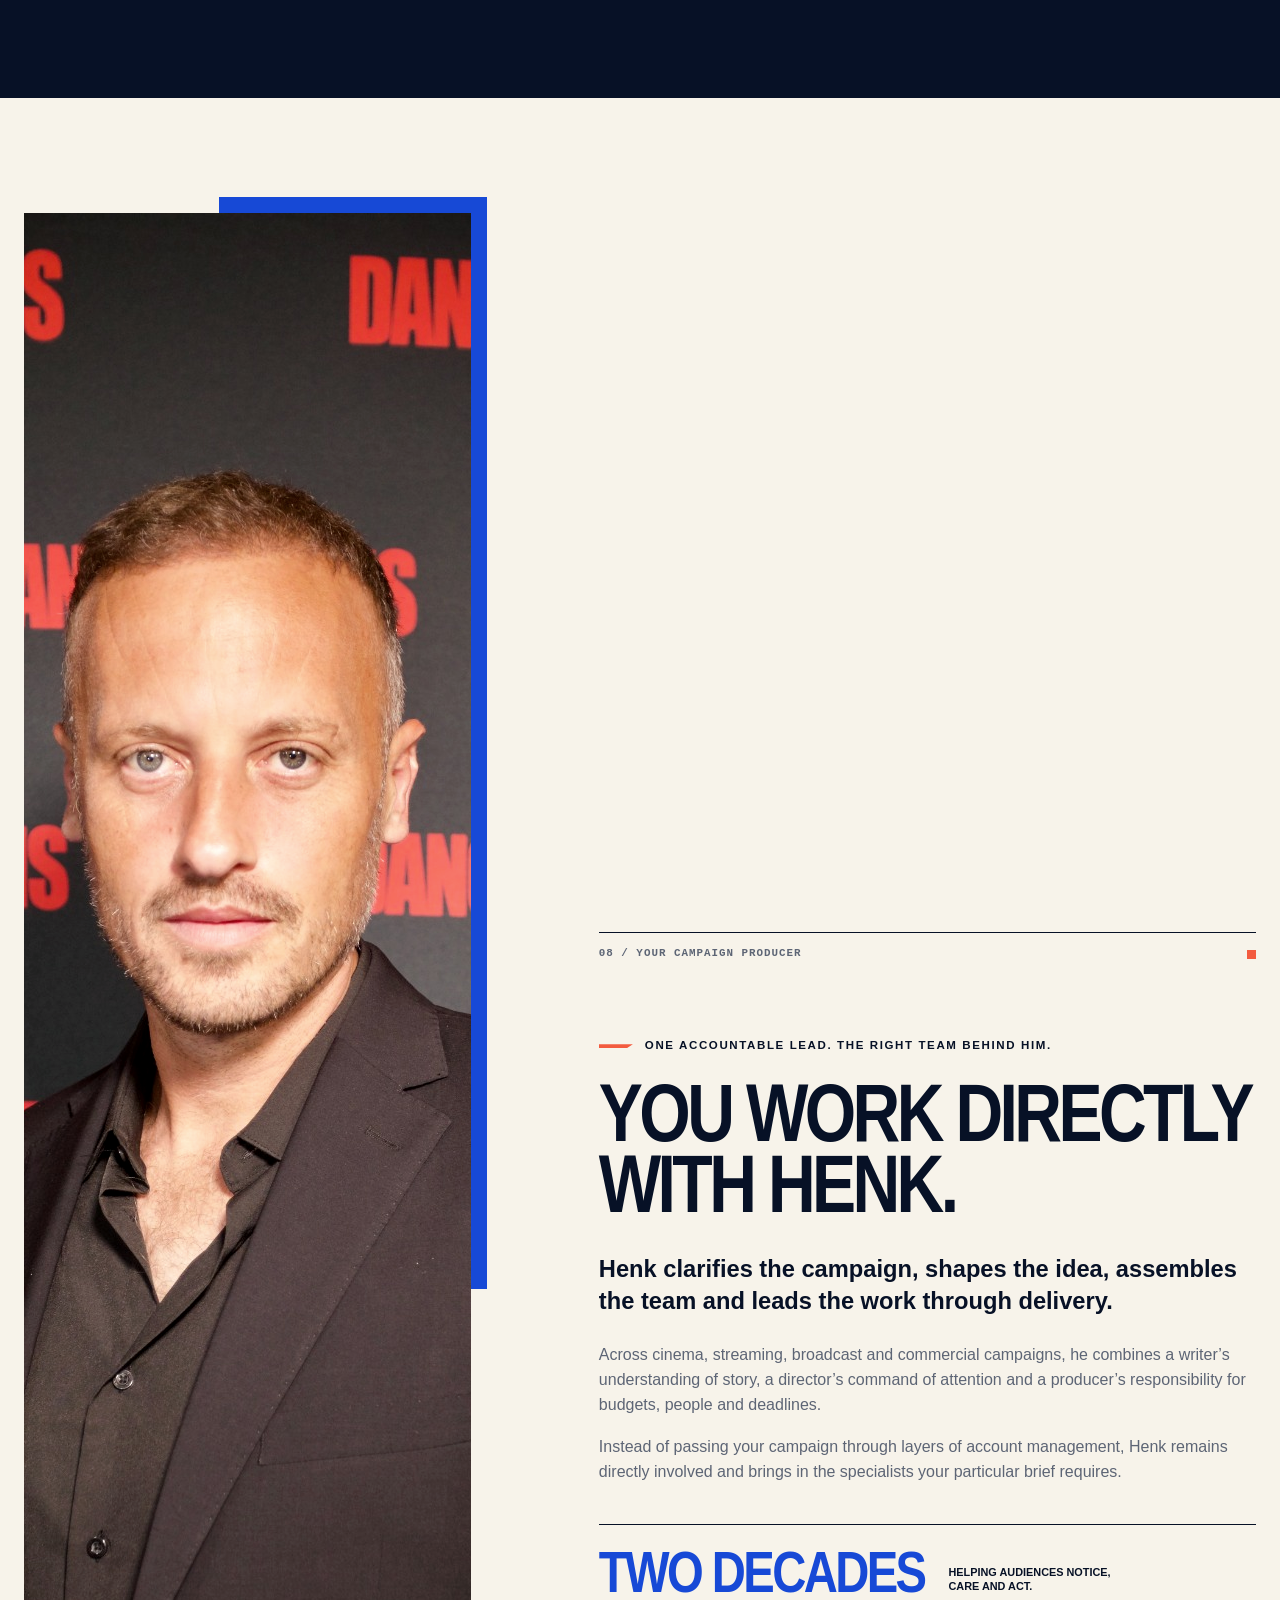
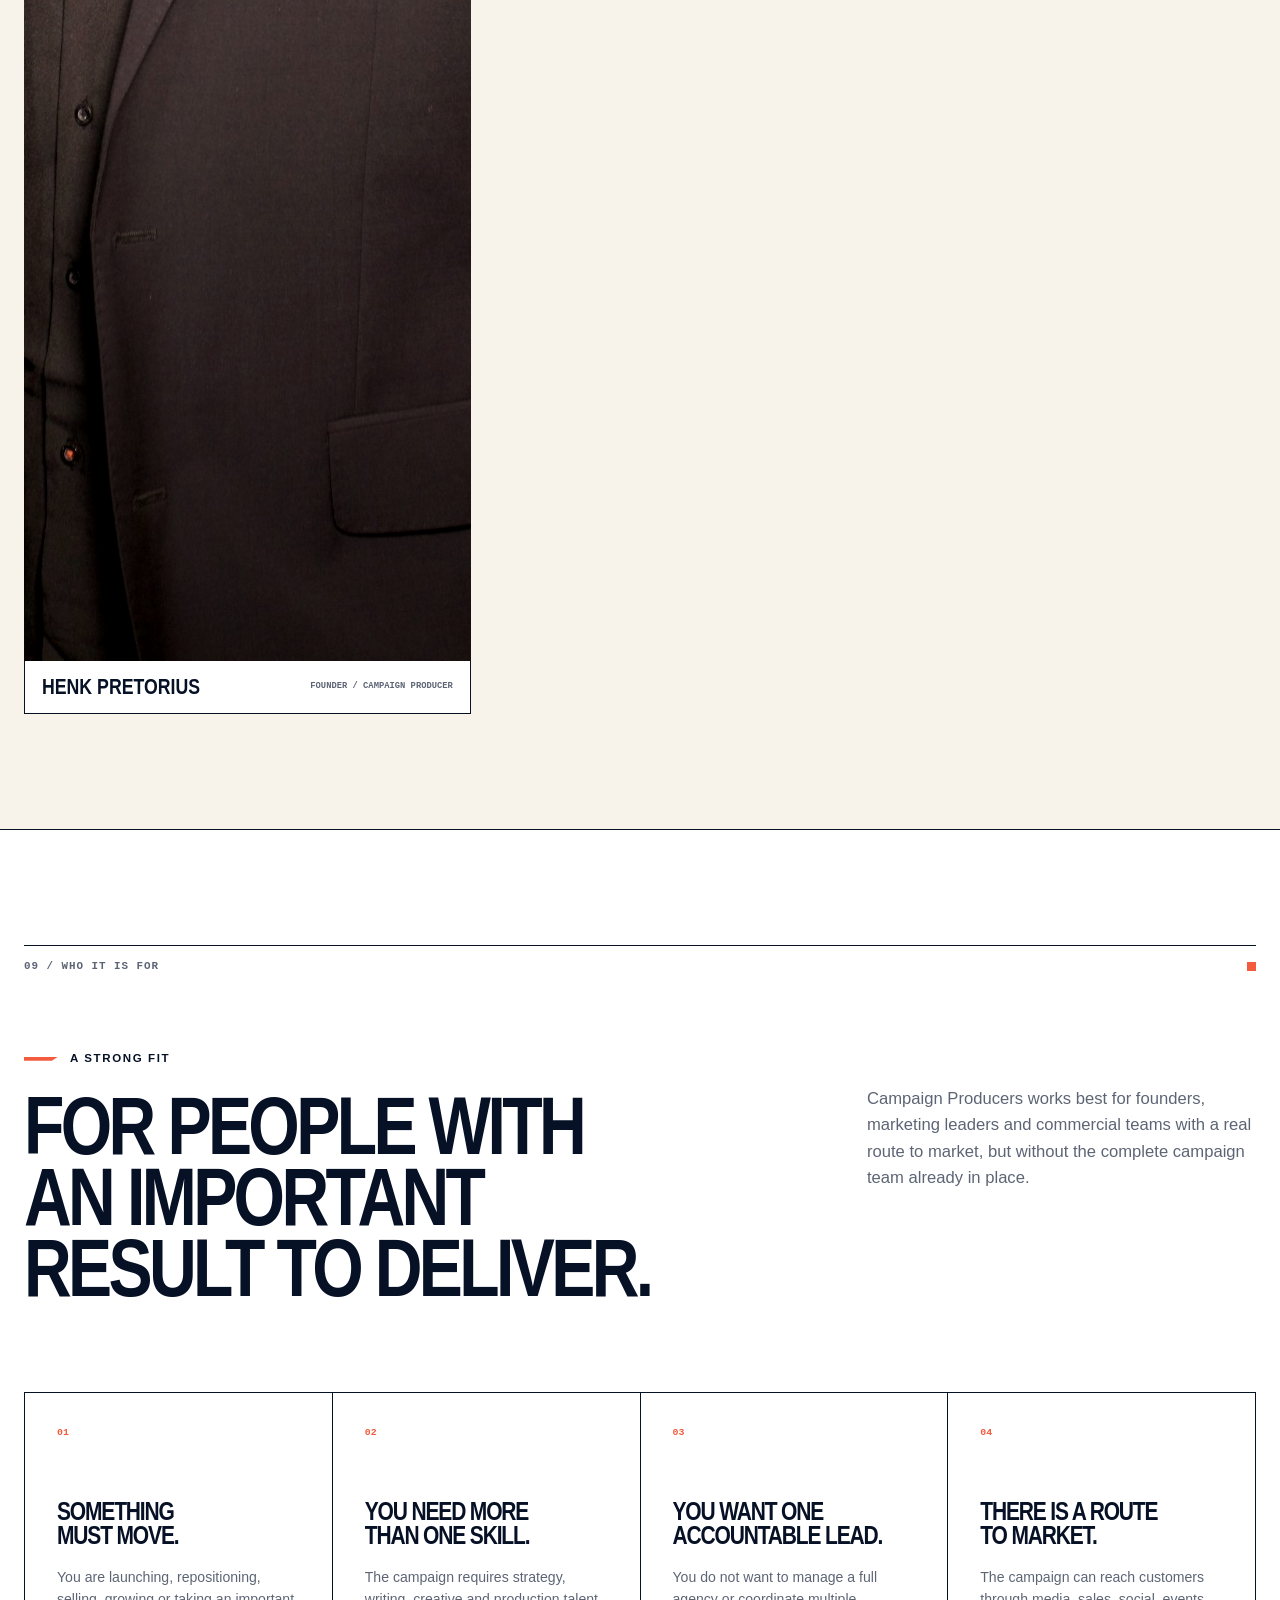
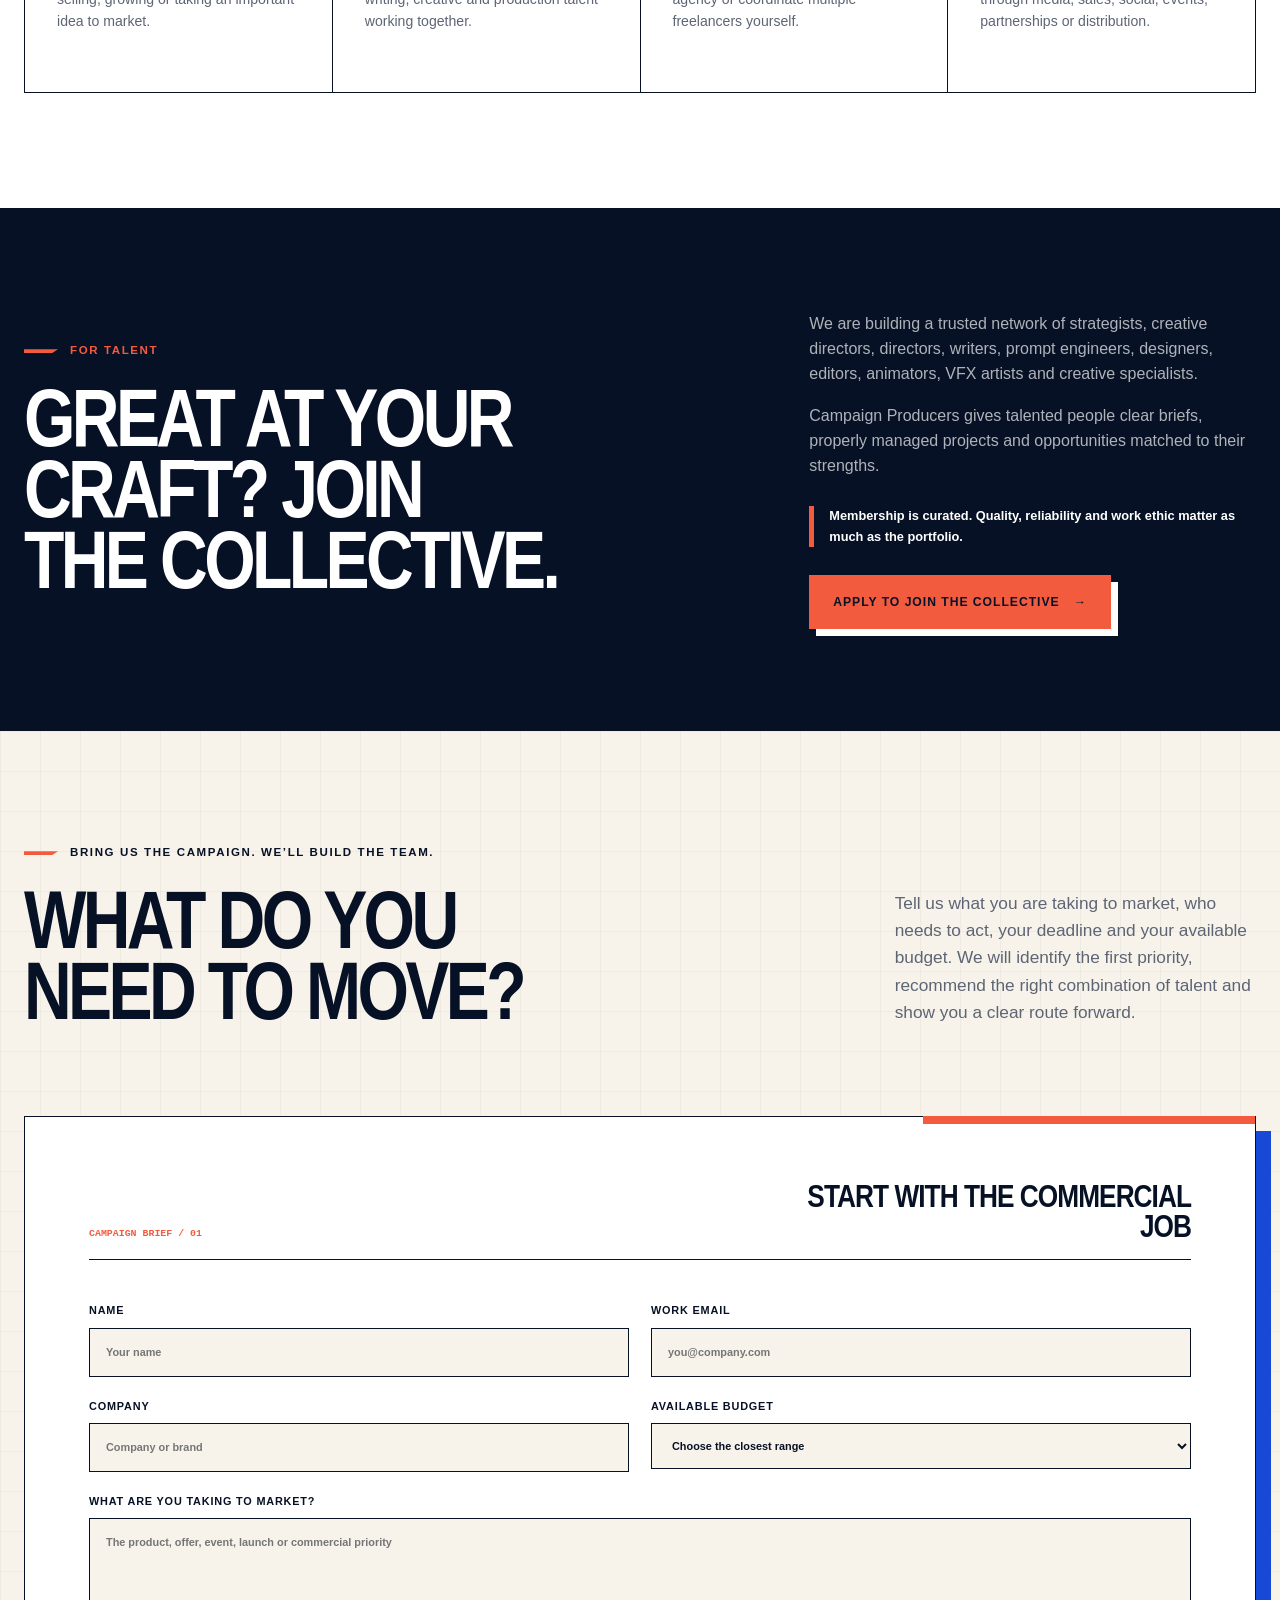
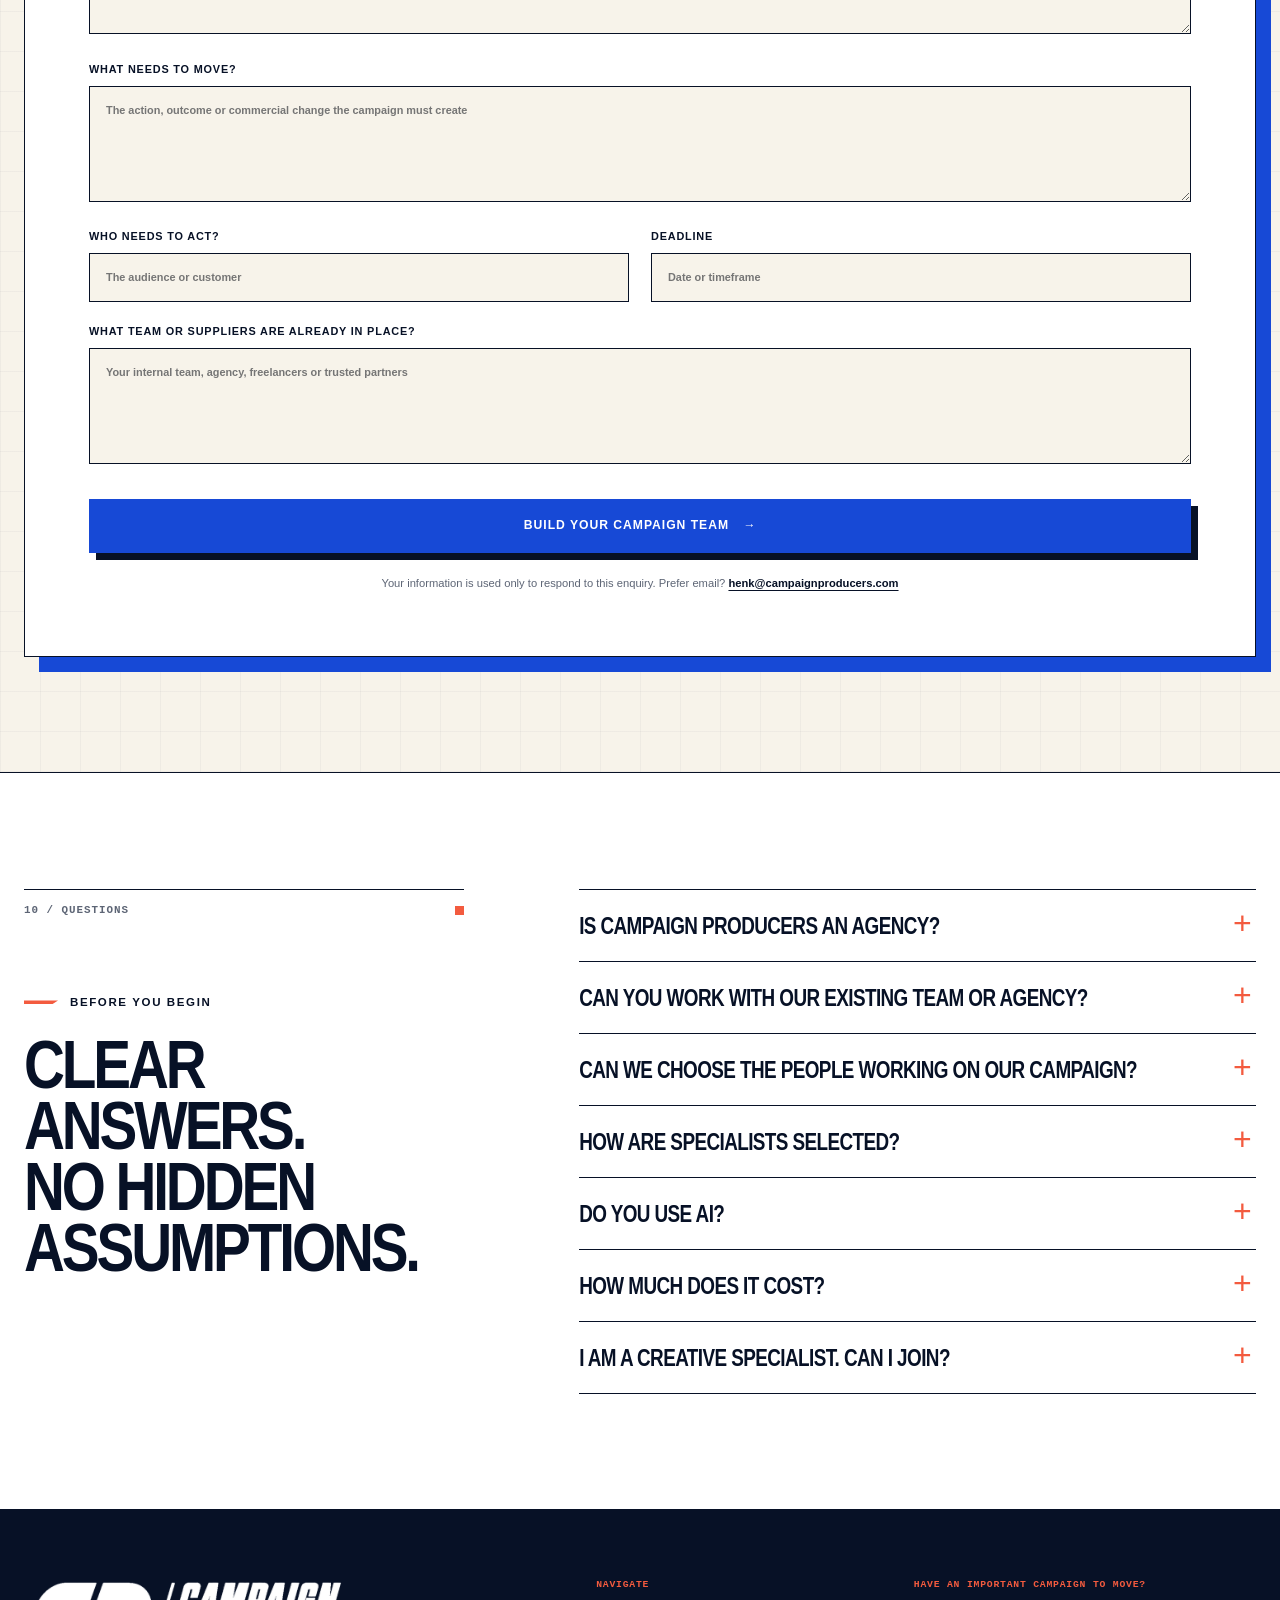
==== commit d80bffb8: "Launch the new Campaign Producers direction" ====
--- a/index.html
+++ b/index.html
@@ -1,1057 +1,565 @@
-<!DOCTYPE html>
-
+<!doctype html>
 <html lang="en-GB">
 <head>
-<meta charset="utf-8"/>
-<meta content="width=device-width, initial-scale=1" name="viewport"/>
-<title>Campaign Strategy, Writing &amp; Production Leadership | Campaign Producers</title>
-<meta content="Campaign strategy, writing and production leadership for marketing leaders. Clarify the message, focus the right assets and move faster from brief to market." name="description"/>
-<meta content="#F8F5EE" name="theme-color"/>
-<link href="https://www.campaignproducers.com/" rel="canonical"/>
-<meta content="Make the Campaign Clear Before You Make the Work | Campaign Producers" property="og:title"/>
-<meta content="Find the reason your audience should care, focus the assets worth making and lead production from brief to market." property="og:description"/>
-<meta content="website" property="og:type"/>
-<meta content="https://www.campaignproducers.com/" property="og:url"/>
-<meta content="Campaign Producers" property="og:site_name"/>
-<meta content="https://www.campaignproducers.com/assets/images/dazn-queensberry.jpg" property="og:image"/>
-<meta content="Campaign Producers campaign work" property="og:image:alt"/>
-<meta content="summary_large_image" name="twitter:card"/>
-<meta content="Make the Campaign Clear Before You Make the Work | Campaign Producers" name="twitter:title"/>
-<meta content="Campaign strategy, writing and production leadership for marketing leaders, from brief to market." name="twitter:description"/>
-<meta content="https://www.campaignproducers.com/assets/images/dazn-queensberry.jpg" name="twitter:image"/>
-<link href="assets/images/campaign-producers-mark.png" rel="icon" type="image/png"/>
-<link href="assets/css/styles.css" rel="stylesheet"/>
-<style>
-/* Keep the production steps clean, aligned and easy to scan. */
-.success-list li {
-  display: grid;
-  grid-template-columns: 34px minmax(170px, 210px) minmax(0, 1fr);
-  align-items: start;
-  column-gap: 24px;
-  row-gap: 4px;
-  padding: 24px 0;
-}
-
-.success-list li > .success-number {
-  padding-top: 0.28em;
-}
-
-.success-list li > strong {
-  display: block;
-  margin: 0;
-  font-size: 1.05rem;
-  line-height: 1.3;
-}
-
-.success-list li > .success-copy {
-  display: block;
-  min-width: 0;
-  color: rgba(255, 255, 255, 0.88);
-  font-size: 1rem;
-  font-weight: 700;
-  line-height: 1.5;
-}
-
-@media (max-width: 620px) {
-  .success-list li {
-    grid-template-columns: 30px minmax(0, 1fr);
-    column-gap: 14px;
-    padding: 20px 0;
-  }
-
-  .success-list li > .success-number {
-    grid-row: 1 / span 2;
-  }
-
-  .success-list li > strong,
-  .success-list li > .success-copy {
-    grid-column: 2;
-  }
-}
-
-
-/* Keep package choices concise, with full details available on demand. */
-.offer-card {
-  display: flex;
-  flex-direction: column;
-}
-
-.offer-card > h3 {
-  margin-top: 0;
-}
-
-.offer-summary {
-  flex: 1;
-}
-
-.package-more-button {
-  align-self: flex-start;
-  margin-top: 22px;
-  font: inherit;
-  cursor: pointer;
-}
-
-.package-dialog {
-  width: min(720px, calc(100% - 32px));
-  max-width: 720px;
-  max-height: min(86vh, 780px);
-  margin: auto;
-  padding: 0;
-  overflow: auto;
-  color: #151515;
-  background: #f8f5ee;
-  border: 1px solid rgba(21, 21, 21, 0.24);
-  box-shadow: 0 28px 90px rgba(0, 0, 0, 0.32);
-}
-
-.package-dialog::backdrop {
-  background: rgba(8, 8, 8, 0.72);
-  backdrop-filter: blur(3px);
-}
-
-.package-dialog-inner {
-  position: relative;
-  padding: clamp(30px, 6vw, 58px);
-}
-
-.package-dialog-close {
-  position: absolute;
-  top: 18px;
-  right: 18px;
-  display: inline-flex;
-  align-items: center;
-  gap: 8px;
-  padding: 8px 10px;
-  color: inherit;
-  background: transparent;
-  border: 1px solid rgba(21, 21, 21, 0.24);
-  font: inherit;
-  font-size: 0.82rem;
-  font-weight: 700;
-  letter-spacing: 0.06em;
-  text-transform: uppercase;
-  cursor: pointer;
-}
-
-.package-dialog-close:hover,
-.package-dialog-close:focus-visible {
-  background: rgba(21, 21, 21, 0.08);
-}
-
-.package-dialog-kicker {
-  margin: 0 100px 14px 0;
-  font-size: 0.78rem;
-  font-weight: 800;
-  letter-spacing: 0.1em;
-  text-transform: uppercase;
-}
-
-.package-dialog h3 {
-  margin: 0 0 12px;
-  font-size: clamp(2rem, 5vw, 3.4rem);
-  line-height: 1;
-}
-
-.package-dialog-terms {
-  margin: 0 0 24px;
-  font-size: 0.9rem;
-}
-
-.package-dialog h4 {
-  margin: 30px 0 12px;
-  font-size: 0.82rem;
-  letter-spacing: 0.1em;
-  text-transform: uppercase;
-}
-
-.package-dialog ul {
-  margin: 0;
-  padding-left: 1.25rem;
-}
-
-.package-dialog li + li {
-  margin-top: 9px;
-}
-
-.package-dialog-outcome {
-  margin: 30px 0 0;
-  padding-top: 24px;
-  border-top: 1px solid rgba(21, 21, 21, 0.2);
-}
-
-.package-dialog-actions {
-  margin-top: 28px;
-}
-
-
-
-/* Compatibility fallback for browsers without native modal dialog support. */
-.package-dialog.package-dialog-fallback {
-  position: fixed;
-  inset: 0;
-  z-index: 9999;
-  box-sizing: border-box;
-  width: 100%;
-  max-width: none;
-  height: 100%;
-  max-height: none;
-  margin: 0;
-  padding: 16px;
-  overflow-y: auto;
-  background: rgba(8, 8, 8, 0.72);
-  border: 0;
-}
-
-.package-dialog.package-dialog-fallback .package-dialog-inner {
-  width: min(720px, 100%);
-  margin: 0 auto;
-  color: #151515;
-  background: #f8f5ee;
-  box-shadow: 0 28px 90px rgba(0, 0, 0, 0.32);
-}
-
-body.package-dialog-open {
-  overflow: hidden;
-}
-
-@media (max-width: 620px) {
-  .package-dialog {
-    width: calc(100% - 20px);
-    max-height: calc(100vh - 20px);
-  }
-
-  .package-dialog-inner {
-    padding: 72px 24px 30px;
-  }
-
-  .package-dialog-close {
-    top: 16px;
-    right: 16px;
-  }
-
-  .package-dialog-kicker {
-    margin-right: 0;
-  }
-}
-</style>
-<script type="application/ld+json">{
-  "@context": "https://schema.org",
-  "@type": "ProfessionalService",
-  "@id": "https://www.campaignproducers.com/#business",
-  "name": "Campaign Producers",
-  "url": "https://www.campaignproducers.com/",
-  "email": "henk@campaignproducers.com",
-  "description": "Retained campaign partnerships for marketing leaders, combining audience strategy, campaign concepts, messaging, copywriting, scripts, production planning, creative direction and hands-on production leadership.",
-  "founder": {
-    "@type": "Person",
-    "name": "Henk Pretorius",
-    "jobTitle": "Founder and Campaign Producer"
-  },
-  "makesOffer": {
-    "@type": "OfferCatalog",
-    "name": "Campaign Partnerships",
-    "itemListElement": [
-      {
+  <meta charset="utf-8">
+  <meta name="viewport" content="width=device-width, initial-scale=1">
+  <title>Campaign Teams Built Around the Brief | Campaign Producers</title>
+  <meta name="description" content="Campaign Producers turns your commercial objective into a clear campaign, assembles the right human specialists and leads every moving part from brief to delivery.">
+  <meta name="theme-color" content="#f7f3ea">
+  <link rel="canonical" href="https://www.campaignproducers.com/">
+  <meta property="og:title" content="One Campaign. The Right People. | Campaign Producers">
+  <meta property="og:description" content="A hand-picked campaign team, assembled around your commercial objective and led by one accountable Campaign Producer.">
+  <meta property="og:type" content="website">
+  <meta property="og:url" content="https://www.campaignproducers.com/">
+  <meta property="og:site_name" content="Campaign Producers">
+  <meta property="og:image" content="https://www.campaignproducers.com/og.png">
+  <meta property="og:image:alt" content="Campaign Producers: One campaign. The right people.">
+  <meta name="twitter:card" content="summary_large_image">
+  <meta name="twitter:title" content="One Campaign. The Right People. | Campaign Producers">
+  <meta name="twitter:description" content="A hand-picked campaign team, assembled around the brief and led from first decision to final delivery.">
+  <meta name="twitter:image" content="https://www.campaignproducers.com/og.png">
+  <link rel="icon" href="/assets/images/campaign-producers-mark.png" type="image/png">
+  <link rel="stylesheet" href="/assets/css/styles.css">
+  <script type="application/ld+json">
+    {
+      "@context": "https://schema.org",
+      "@type": "ProfessionalService",
+      "@id": "https://www.campaignproducers.com/#business",
+      "name": "Campaign Producers",
+      "url": "https://www.campaignproducers.com/",
+      "email": "henk@campaignproducers.com",
+      "description": "Campaign leadership and hand-picked specialist teams assembled around a clear commercial objective.",
+      "founder": {
+        "@type": "Person",
+        "name": "Henk Pretorius",
+        "jobTitle": "Founder and Campaign Producer"
+      },
+      "makesOffer": {
         "@type": "Offer",
-        "name": "Campaign Producer",
-        "description": "Campaign strategy, writing and production leadership for one important campaign and one agreed hero asset each month, with a three-month minimum."
-      },
-      {
-        "@type": "Offer",
-        "name": "Campaign Growth Partner",
-        "description": "Ongoing campaign leadership for up to two active workstreams and two agreed hero assets each month, with a six-month minimum."
-      },
-      {
-        "@type": "Offer",
-        "name": "Embedded Campaign Producer",
-        "description": "Embedded campaign leadership and hands-on production management for up to four agreed hero assets each month, with a six-month minimum."
+        "name": "Campaign team assembly and leadership",
+        "description": "Campaign Producers clarifies the brief, selects the specialist team, agrees a transparent scope and leads strategy, creative and production through delivery."
       }
-    ]
-  }
-}</script>
+    }
+  </script>
 </head>
 <body>
-<a class="skip-link" href="#main">Skip to content</a>
-<header class="site-header" data-header="">
-<div class="shell header-inner">
-<a aria-label="Campaign Producers home" class="brand" href="#top">
-<img alt="Campaign Producers" src="assets/images/campaign-producers-logo.png"/>
-</a>
-<button aria-controls="site-nav" aria-expanded="false" aria-label="Toggle navigation" class="nav-toggle" data-nav-toggle="" type="button">
-<span class="nav-toggle-label">Menu</span>
-<span aria-hidden="true" class="nav-toggle-lines"><i></i><i></i></span>
-</button>
-<nav aria-label="Primary navigation" class="site-nav" data-nav="" id="site-nav">
-<a href="#problem">Why campaigns stall</a>
-<a href="#partnerships">Partnerships</a>
-<a href="#process">Your plan</a>
-<a href="#proof">Results</a>
-<a href="#producer">Your producer</a>
-<a href="/microdramas/">Microdrama</a>
-<a class="button button-small button-primary" href="#start">Request a clarity call</a>
-</nav>
-</div>
-</header>
-<main id="main">
-<section class="hero section-pad" id="top">
-<div class="shell hero-grid">
-<div class="hero-copy reveal">
-<p class="eyebrow"><span></span>For marketing leaders with an important campaign</p>
-<h1>SAY WHAT MATTERS AND SPEND WHERE IT COUNTS</h1>
-<p class="hero-lead">We identify what your audience needs to hear, write it clearly and lead the smartest way to produce it, using AI, traditional production or the right combination of both.</p>
-<div class="button-row">
-<a class="button button-primary" href="#start">Request a clarity call</a>
-<a class="button button-quiet" href="#proof">See campaign results <span aria-hidden="true">↓</span></a>
-</div>
-<p class="microcopy">Retained partnerships with strategy, writing and hands-on production leadership included.</p>
-</div>
-<div aria-label="Your commercial priority becomes one clear campaign and a focused production plan" class="campaign-board reveal" role="img">
-<div class="board-topline">
-<span>YOUR CAMPAIGN</span>
-<span>01 / 03</span>
-</div>
-<div class="board-stage">
-<article class="board-card board-card-product">
-<span class="board-number">01</span>
-<p>What must move</p>
-<strong>The commercial result</strong>
-</article>
-<article class="board-card board-card-problem">
-<span class="board-number">02</span>
-<p>What must land</p>
-<strong>One reason to care</strong>
-</article>
-<article class="board-card board-card-story">
-<span class="board-number">03</span>
-<p>What earns budget</p>
-<strong>The priority assets</strong>
-</article>
-</div>
-<div class="board-outcome">
-<span>CLARITY</span><i></i><span>FOCUS</span><i></i><span>IMPACT</span>
-</div>
-</div>
-</div>
-</section>
-<section aria-label="Recent campaign proof" class="proof-rail">
-<div class="shell proof-rail-grid">
-<div class="proof-rail-intro">
-<span aria-hidden="true"></span>
-<strong>Recent campaign proof</strong>
-</div>
-<div class="rail-stat"><strong>&lt; 5 days</strong><span>Brief to DAZN broadcast</span></div>
-<div class="rail-stat"><strong>300k+</strong><span>Reported first-day views</span></div>
-<div class="rail-stat"><strong>35,000</strong><span>Tickets sold in two weeks</span></div>
-<div class="rail-stat"><strong>176,000</strong><span>Leading Lady admissions</span></div>
-</div>
-<p class="shell rail-note">Current commercial cases were delivered at the production company Henk led before founding Campaign Producers, and use company-reported results. Leading Lady records are detailed in its evidence page.</p>
-</section>
-<section class="section-pad problem-section" id="problem">
-<div class="shell">
-<div class="section-heading split-heading reveal">
-<div>
-<p class="eyebrow"><span></span>Why campaigns lose force</p>
-<h2>Your campaign can get busier while the reason to care disappears.</h2>
-</div>
-<div class="heading-copy">
-<p>Marketing leaders are expected to create momentum across more channels, teams and suppliers.</p>
-<p><strong>When campaign decisions split apart, you carry the pressure. Work multiplies, approvals slow and the audience loses the reason to act.</strong></p>
-</div>
-</div>
-<div class="problem-grid">
-<article class="problem-card reveal">
-<span>01 / MESSAGE</span>
-<h3>The message asks too much of the audience.</h3>
-<p>A strong offer is buried under competing claims, so people cannot quickly see why it matters or what to do next.</p>
-</article>
-<article class="problem-card reveal">
-<span>02 / PRIORITIES</span>
-<h3>Everything becomes a priority.</h3>
-<p>Assets enter production before the campaign decides which few can create the most value.</p>
-</article>
-<article class="problem-card reveal">
-<span>03 / PRODUCTION</span>
-<h3>Production starts with habit.</h3>
-<p>Teams default to familiar formats and suppliers instead of the route that best serves the campaign.</p>
-</article>
-</div>
-<div class="principle-card reveal">
-<p>Decide what the campaign must change. Then decide what deserves to be made.</p>
-</div>
-</div>
-</section>
-<section class="guide-intro section-pad ink-section">
-<div class="shell guide-intro-grid">
-<div class="reveal">
-<p class="eyebrow eyebrow-light"><span></span>A clearer way forward</p>
-<h2>One campaign direction, from strategy through production.</h2>
-</div>
-<div class="guide-copy reveal">
-<p class="large-copy">You should not have to coordinate strategy, writing, creative and production just to keep one campaign coherent.</p>
-<p>You lead the marketing. We bring the decisions together, sharpen the message and lead the work to market, so your team moves with confidence.</p>
-</div>
-</div>
-</section>
-<section class="section-pad offer-section" id="partnerships">
-<div class="shell">
-<div class="section-heading split-heading reveal">
-<div>
-<p class="eyebrow"><span></span>Choose your level of support</p>
-<h2>Give your team the campaign leadership it needs.</h2>
-</div>
-<div class="heading-copy">
-<p>Every partnership gives you one senior point of accountability across audience strategy, campaign concepts, messaging, copy, scripts, production planning, budget guidance, creative direction and hands-on production management.</p>
-<p><strong>A hero asset is the lead piece that carries the campaign, such as a film, commercial, key visual, launch presentation, landing page, podcast episode or another agreed priority asset.</strong></p>
-</div>
-</div>
-<div class="offer-grid">
-<article class="offer-card reveal">
-<h3>Campaign Producer</h3>
-<p class="offer-summary">For a marketing leader preparing one important launch or campaign that needs a clear idea, sharp writing and confident production leadership.</p>
-<button aria-controls="package-campaign-producer" aria-expanded="false" aria-haspopup="dialog" class="button button-quiet package-more-button" data-package-open="package-campaign-producer" type="button">More info</button>
-</article>
-<article class="offer-card offer-card-featured reveal">
-<h3>Campaign Growth Partner</h3>
-<p class="offer-summary">For a marketing leader running campaigns throughout the year who needs sharper priorities, stronger consistency and joined-up production.</p>
-<button aria-controls="package-growth-partner" aria-expanded="false" aria-haspopup="dialog" class="button button-quiet package-more-button" data-package-open="package-growth-partner" type="button">More info</button>
-</article>
-<article class="offer-card reveal">
-<h3>Embedded Campaign Producer</h3>
-<p class="offer-summary">For a marketing leader who needs senior campaign leadership embedded across the business, team and creative partners.</p>
-<button aria-controls="package-embedded-producer" aria-expanded="false" aria-haspopup="dialog" class="button button-quiet package-more-button" data-package-open="package-embedded-producer" type="button">More info</button>
-</article>
-</div>
-
-<dialog aria-labelledby="package-campaign-producer-title" aria-modal="true" class="package-dialog" id="package-campaign-producer">
-<div class="package-dialog-inner">
-<button aria-label="Close Campaign Producer details" class="package-dialog-close" data-package-close="" type="button">Close <span aria-hidden="true">×</span></button>
-<p class="package-dialog-kicker">One campaign / one hero asset</p>
-<h3 id="package-campaign-producer-title">Campaign Producer</h3>
-<p class="package-dialog-terms">Three-month minimum</p>
-<p>For a marketing leader preparing one important launch or campaign that needs a clear idea, sharp writing and confident production leadership.</p>
-<h4>What you get</h4>
-<ul>
-<li>Define the audience, offer, barrier and commercial outcome.</li>
-<li>Build the proposition, campaign idea and core message.</li>
-<li>Write the priority copy and scripts.</li>
-<li>Set the creative brief, production route and budget logic.</li>
-<li>Lead one agreed hero asset each month from brief to delivery.</li>
-<li>Direct the supporting assets so the campaign stays coherent.</li>
-<li>Coordinate the right internal team, agency, specialists or AI tools.</li>
-</ul>
-<p class="package-dialog-outcome"><strong>What changes:</strong> you gain one clear campaign idea, one professionally led hero asset and a direction your whole team can use.</p>
-<div class="package-dialog-actions"><a class="button button-primary" data-package-cta="" href="#start">Request a clarity call <span aria-hidden="true">→</span></a></div>
-</div>
-</dialog>
-
-<dialog aria-labelledby="package-growth-partner-title" aria-modal="true" class="package-dialog" id="package-growth-partner">
-<div class="package-dialog-inner">
-<button aria-label="Close Campaign Growth Partner details" class="package-dialog-close" data-package-close="" type="button">Close <span aria-hidden="true">×</span></button>
-<p class="package-dialog-kicker">Two workstreams / two hero assets</p>
-<h3 id="package-growth-partner-title">Campaign Growth Partner</h3>
-<p class="package-dialog-terms">Six-month minimum</p>
-<p>For a marketing leader running campaigns throughout the year who needs sharper priorities, stronger consistency and joined-up production.</p>
-<h4>What you get</h4>
-<ul>
-<li>Set quarterly campaign direction and monthly priorities.</li>
-<li>Support up to two active campaign workstreams at a time.</li>
-<li>Shape audience propositions, concepts, messages, copy and scripts.</li>
-<li>Lead up to two agreed hero assets each month.</li>
-<li>Plan how each hero asset extends across channels.</li>
-<li>Align internal teams, agencies and production partners.</li>
-<li>Review available results and recommend the next best move.</li>
-</ul>
-<p class="package-dialog-outcome"><strong>What changes:</strong> your campaigns become a connected programme, with sharper priorities, stronger creative consistency and more value from every asset.</p>
-<div class="package-dialog-actions"><a class="button button-primary" data-package-cta="" href="#start">Request a clarity call <span aria-hidden="true">→</span></a></div>
-</div>
-</dialog>
-
-<dialog aria-labelledby="package-embedded-producer-title" aria-modal="true" class="package-dialog" id="package-embedded-producer">
-<div class="package-dialog-inner">
-<button aria-label="Close Embedded Campaign Producer details" class="package-dialog-close" data-package-close="" type="button">Close <span aria-hidden="true">×</span></button>
-<p class="package-dialog-kicker">Embedded / four hero assets</p>
-<h3 id="package-embedded-producer-title">Embedded Campaign Producer</h3>
-<p class="package-dialog-terms">Six-month minimum</p>
-<p>For a marketing leader who needs senior campaign leadership embedded across the business, team and creative partners.</p>
-<h4>What you get</h4>
-<ul>
-<li>Reserve embedded campaign capacity for your business.</li>
-<li>Prioritise across products, audiences and campaign workstreams.</li>
-<li>Develop ongoing propositions, concepts, messages, copy and scripts.</li>
-<li>Lead up to four agreed hero assets each month.</li>
-<li>Work directly with leadership, marketing and creative teams.</li>
-<li>Guide budgets, suppliers, reviews and approvals.</li>
-<li>Protect quality and campaign clarity from brief to final delivery.</li>
-</ul>
-<p class="package-dialog-outcome"><strong>What changes:</strong> you gain an experienced campaign lead who keeps strategy, creative work and production moving towards the same commercial result.</p>
-<div class="package-dialog-actions"><a class="button button-primary" data-package-cta="" href="#start">Request a clarity call <span aria-hidden="true">→</span></a></div>
-</div>
-</dialog>
-<div class="plan-cta reveal">
-<a class="button button-primary" href="#start">Request a clarity call</a>
-<span>Your retainer covers strategy, writing, creative direction, production planning and hands-on management of agreed hero assets. Finished production costs, including filming, design, editing, animation, talent, media and external suppliers, are separate.</span>
-</div>
-</div>
-</section>
-<section class="section-pad plan-section" id="process">
-<div class="shell">
-<div class="section-heading centred reveal">
-<p class="eyebrow eyebrow-centred"><span></span>Your three-step plan</p>
-<h2>Move from commercial pressure to a campaign your team can execute.</h2>
-<p>We make the important decisions in the right order, then lead the work through production.</p>
-</div>
-<ol class="plan-grid">
-<li class="plan-step reveal">
-<span class="plan-number">01</span>
-<h3>Clarify what must change.</h3>
-<p>Define the audience, offer, barrier, commercial objective, evidence and constraints.</p>
-<small>Leave with one clear campaign job.</small>
-</li>
-<li class="plan-step reveal">
-<span class="plan-number">02</span>
-<h3>Decide what to say and make.</h3>
-<p>Build the proposition, campaign idea, message, hero assets, production route and budget logic.</p>
-<small>Give every asset a reason to exist.</small>
-</li>
-<li class="plan-step reveal">
-<span class="plan-number">03</span>
-<h3>Lead the work to market.</h3>
-<p>Guide the agreed hero assets through production, align the supporting teams and use available evidence to choose the next priority.</p>
-<small>Keep the campaign clear as it grows.</small>
-</li>
-</ol>
-<div class="plan-cta reveal">
-<a class="button button-primary" href="#start">Request a clarity call</a>
-<span>Know the first priority, the right level of support and what should happen next.</span>
-</div>
-</div>
-</section>
-<section class="section-pad success-section" id="delivery">
-<div class="shell success-grid">
-<div class="reveal">
-<p class="eyebrow eyebrow-light"><span></span>Production without the guesswork</p>
-<h2>Produce what the campaign needs, not what habit dictates.</h2>
-<p>Each hero asset gets the production route that best serves its job, whether that uses AI, traditional production or both.</p>
-<p>Campaign Producers coordinates the people, decisions and approvals from brief to delivery, so the work stays on strategy and keeps moving.</p>
-<ul class="success-list">
-<li>
-<span class="success-number">01</span>
-<strong>You bring</strong>
-<span class="success-copy">The commercial objective, offer, evidence, constraints and decision-makers.</span>
-</li>
-<li>
-<span class="success-number">02</span>
-<strong>We clarify</strong>
-<span class="success-copy">The audience, proposition, campaign idea, message and creative brief.</span>
-</li>
-<li>
-<span class="success-number">03</span>
-<strong>We lead</strong>
-<span class="success-copy">The agreed hero assets, using the right internal team, agency, specialists or AI tools.</span>
-</li>
-<li>
-<span class="success-number">04</span>
-<strong>Together, we extend</strong>
-<span class="success-copy">The strongest work across the campaign, then decide the next priority.</span>
-</li>
-</ul>
-<p>You get less wasted effort, stronger assets and a team moving towards work that makes people notice, care and act.</p>
-</div>
-<div aria-label="One campaign direction guides your team, agency, specialists and tools towards stronger hero assets" class="system-map reveal" role="img">
-<div class="system-orbit orbit-one"><span>Your team</span></div>
-<div class="system-orbit orbit-two"><span>Agency</span></div>
-<div class="system-orbit orbit-three"><span>Specialists</span></div>
-<div class="system-orbit orbit-four"><span>AI + tools</span></div>
-<div class="system-centre"><small>One clear</small><strong>CAMPAIGN</strong><small>guides the production</small></div>
-<div class="system-output">HERO ASSET<br/><strong>BUILT TO MOVE PEOPLE</strong></div>
-</div>
-</div>
-</section>
-<section class="section-pad proof-section" id="proof">
-<div class="shell">
-<div class="section-heading split-heading light-heading reveal">
-<div>
-<p class="eyebrow eyebrow-light"><span></span>Campaign results</p>
-<h2>Clear judgement when the deadline, budget and outcome matter.</h2>
-</div>
-<div class="heading-copy">
-<p>These campaigns were delivered at the production company Henk led before founding Campaign Producers, where he was managing director and producer. They show the speed, focus and production control he brings to Campaign Producers.</p>
-</div>
-</div>
-<article class="case-study reveal">
-<div class="case-image case-image-wide">
-<img alt="Queensberry fighters in a DAZN campaign visual" src="assets/images/dazn-queensberry.jpg"/>
-<span>CASE 01 / RAPID CAMPAIGN DELIVERY</span>
-</div>
-<div class="case-copy">
-<p class="case-kicker">Queensberry × DAZN</p>
-<h3>From brief to international broadcast in fewer than five days.</h3>
-<p>A fast-moving fight-night brief became a clear 30-second commercial, produced and delivered for international broadcast.</p>
-<dl class="case-details">
-<div><dt>Commercial job</dt><dd>Create and deliver the priority asset against an exceptional deadline.</dd></div>
-<div><dt>Henk’s role</dt><dd>Managing director and producer at the production company he led before founding Campaign Producers.</dd></div>
-<div><dt>Reported response</dt><dd>More than 300,000 first-day views.</dd></div>
-</dl>
-<div class="case-stat"><strong>&lt; 5</strong><span>days from brief to broadcast</span></div>
-</div>
-</article>
-<article class="case-study case-study-reverse reveal">
-<div class="case-image case-image-wide">
-<img alt="DerbyFest campaign hero featuring a period character" class="derby-hero" src="assets/images/derbyfest-hero.png"/>
-<span>CASE 02 / CAMPAIGN WORLD</span>
-</div>
-<div class="case-copy">
-<p class="case-kicker">Queensberry × DerbyFest</p>
-<h3>35,000 tickets in two weeks. DerbyFest sold out.</h3>
-<p>A distinctive DerbyFest creative world helped the event stand out inside the wider Queensberry sales campaign.</p>
-<dl class="case-details">
-<div><dt>Campaign job</dt><dd>Give DerbyFest a memorable identity within the wider sales push.</dd></div>
-<div><dt>Henk’s role</dt><dd>Managing director and producer at the production company he led before founding Campaign Producers.</dd></div>
-<div><dt>Reported response</dt><dd>DerbyFest sold out, while the wider campaign sold 35,000 tickets.</dd></div>
-</dl>
-<div class="mini-stats">
-<div><strong>35,000</strong><span>tickets sold</span></div>
-<div><strong>2 weeks</strong><span>campaign window</span></div>
-<div><strong>Sold out</strong><span>DerbyFest at Epsom</span></div>
-</div>
-</div>
-</article>
-<article class="case-study leading-lady-case">
-<figure class="case-image poster-image reveal">
-<img alt="High-resolution Leading Lady theatrical poster" src="assets/images/leading-lady-imdb-poster-1436x2048.jpg"/>
-<figcaption>Current IMDb poster / 1436 × 2048</figcaption>
-</figure>
-<div class="case-copy reveal">
-<p class="case-kicker">Leading Lady / Independent film campaign</p>
-<h3>176,000 admissions from 44 theatres. Then international sales and Netflix USA.</h3>
-<p>An independent romantic comedy became South Africa's second-highest-grossing local film of 2014 and travelled across 15 territories.</p>
-<dl class="case-details">
-<div><dt>Campaign producer</dt><dd>Henk Pretorius - also co-writer, director and producer.</dd></div>
-<div><dt>Production</dt><dd>Dark Matter Studios, where Henk was co-founder and creative director before exiting to focus exclusively on campaign work.</dd></div>
-</dl>
-<div class="mini-stats mini-stats-four">
-<div><strong>176,000</strong><span>admissions</span></div>
-<div><strong>44</strong><span>theatres</span></div>
-<div><strong>#2</strong><span>local film</span></div>
-<div><strong>15</strong><span>territories</span></div>
-</div>
-<a class="button button-coral" href="proof-leading-lady.html">Open the evidence</a>
-</div>
-</article>
-<p class="proof-note">Queensberry cases were delivered at the production company Henk led before founding Campaign Producers, and use company-reported results. Leading Lady's admissions, cinema count and territory sales are drawn from Henk's retained campaign records; independent sources corroborate its national ranking, box office and North American rights deal.</p>
-</div>
-</section>
-<section class="section-pad founder-section" id="producer">
-<div class="shell founder-grid">
-<div class="founder-image reveal">
-<img alt="Henk Pretorius, founder of Campaign Producers" src="assets/images/henk-pretorius.jpg"/>
-<div class="founder-caption"><strong>Henk Pretorius</strong><span>Founder / Campaign Producer</span></div>
-</div>
-<div class="founder-copy reveal">
-<p class="eyebrow"><span></span>Your guide</p>
-<h2>Senior campaign judgement, directly involved.</h2>
-<p class="large-copy">You should not have to translate strategy through layers of account management. You work directly with the person shaping the idea, writing the message and leading production.</p>
-<p>Across cinema, streaming and commercial campaigns, Henk combines a writer’s instinct for meaning, a director’s command of attention and a producer’s responsibility for delivery.</p>
-<p>He brings that judgement to your campaign strategy, concepts, writing, briefs, production choices and agreed creative reviews.</p>
-<div aria-label="Selected career proof" class="authority-grid" role="group">
-<div><strong>Audience awards</strong><span>Seattle, Sedona and Jozi</span></div>
-<div><strong>SAFTA nominated</strong><span>Directing and co-writing</span></div>
-<div><strong>Commercial delivery</strong><span>Cinema to broadcast</span></div>
-<div><strong>Format fluent</strong><span>Film, vertical and social</span></div>
-</div>
-<p class="founder-note">Two decades of helping audiences notice, care and act, with a practical understanding of what it takes to deliver.</p>
-</div>
-</div>
-</section>
-<section class="section-pad problem-section" id="fit">
-<div class="shell">
-<div class="section-heading split-heading reveal">
-<div>
-<p class="eyebrow"><span></span>Who this is for</p>
-<h2>For marketing leaders with an important result to deliver.</h2>
-</div>
-<div class="heading-copy">
-<p>The partnership works best when the campaign matters, the right people can collaborate and there is a real route to market.</p>
-</div>
-</div>
-<div class="problem-grid">
-<article class="problem-card reveal">
-<span>01 / PRIORITY</span>
-<h3>Something important must move.</h3>
-<p>A launch, event, offer, repositioning or ongoing campaign programme with a measurable commercial job.</p>
-</article>
-<article class="problem-card reveal">
-<span>02 / COLLABORATION</span>
-<h3>Your team is ready to align.</h3>
-<p>Leadership, marketing, creative teams, agencies or specialists can work from one clear direction.</p>
-</article>
-<article class="problem-card reveal">
-<span>03 / MOMENTUM</span>
-<h3>The campaign can reach customers.</h3>
-<p>You have a route through owned channels, paid media, sales, events, launch plans or distribution partners.</p>
-</article>
-</div>
-<div class="principle-card reveal">
-<p>A STRONG FIT MEAN CLEAR DECISIONS, A MEANINGFUL COLLABORATION AND A COMMITMENT TO MAKING EVERY ASSET COUNT</p>
-</div>
-</div>
-</section>
-<section class="section-pad contact-section" id="start">
-<div class="shell contact-grid">
-<div class="contact-copy reveal">
-<p class="eyebrow"><span></span>Request a campaign clarity call</p>
-<h2>Bring the campaign that needs to work.</h2>
-<p>Tell us what you are taking to market, what feels unclear and what is at stake. We will identify the first priority and recommend the right level of support.</p>
-<div class="contact-expectation">
-<span>What happens next</span>
-<ol>
-<li>We clarify the commercial objective, audience and constraints.</li>
-<li>We identify the decision most likely to strengthen the campaign.</li>
-<li>We recommend the right partnership, scope and starting priority.</li>
-</ol>
-</div>
-</div>
-<form accept-charset="UTF-8" action="https://script.google.com/macros/s/AKfycbw5cHZpa-JsfMXsmFlGUAun1tZ2tbU8rq2r4dCNn_fZlUSpGUK8bfC06NyrIjt27CI3/exec" class="campaign-form reveal" id="campaign-enquiry-form" method="POST">
-<input name="page" type="hidden" value="https://www.campaignproducers.com/"/>
-<input aria-hidden="true" autocomplete="off" class="honeypot" name="website" tabindex="-1" type="text"/>
-<div class="form-heading">
-<span>Campaign clarity request / 01</span>
-<strong>Tell us what needs to move</strong>
-</div>
-<div class="field-row">
-<label>Name<input autocomplete="name" name="name" placeholder="Your name" required="" type="text"/></label>
-<label>Work email<input autocomplete="email" name="email" placeholder="you@company.com" required="" type="email"/></label>
-</div>
-<label>Company<input autocomplete="organization" name="company" placeholder="Company or brand" required="" type="text"/></label>
-<label>What are you taking to market?<textarea name="product" placeholder="The product, offer, event, launch or commercial priority" required=""></textarea></label>
-<label>What needs to change?<textarea name="message" placeholder="What feels unclear, fragmented, delayed, underperforming or wasteful?" required=""></textarea></label>
-<div class="field-row">
-<label>How often do you run campaigns?<select name="campaign_frequency" required="">
-<option disabled="" selected="" value="">Select the closest fit</option>
-<option>One important launch or campaign</option>
-<option>Several campaigns each year</option>
-<option>Campaigns every month or quarter</option>
-<option>Multiple or always-on campaign workstreams</option>
-<option>Not sure yet</option>
-</select></label>
-<label>Which level of support seems closest?<select name="partnership" required="">
-<option disabled="" selected="" value="">Select an option</option>
-<option>Campaign Producer</option>
-<option>Campaign Growth Partner</option>
-<option>Embedded Campaign Producer</option>
-<option>Not sure, please recommend</option>
-</select></label>
-</div>
-<label>Who needs to be involved?<textarea name="current_team" placeholder="Leadership, marketing, your in-house team, agency, freelancers or production partners"></textarea></label>
-<div class="field-row">
-<label>Preferred start<input name="start_timeframe" placeholder="Date or timeframe" required="" type="text"/></label>
-<label>Expected production or media budget<select name="budget">
-<option selected="" value="">Choose the closest range</option>
-<option>Under £10k</option>
-<option>£10k to £25k</option>
-<option>£25k to £50k</option>
-<option>£50k to £100k</option>
-<option>£100k+</option>
-<option>Varies by campaign</option>
-<option>Not set yet</option>
-</select></label>
-</div>
-<button class="button button-primary form-submit" type="submit">Request a clarity call <span aria-hidden="true">→</span></button>
-<p aria-live="polite" class="form-note" data-form-status="" hidden="" role="status"></p>
-<p class="form-note">Your information is used only to respond to this enquiry. Prefer email? <a href="mailto:henk@campaignproducers.com">henk@campaignproducers.com</a></p>
-</form>
-</div>
-</section>
-<section class="section-pad faq-section" id="faq">
-<div class="shell faq-grid">
-<div class="reveal">
-<p class="eyebrow"><span></span>Before you begin</p>
-<h2>Clear answers. No hidden assumptions.</h2>
-</div>
-<div class="faq-list reveal">
-<details>
-<summary>What is included in the monthly retainer?</summary>
-<p>Every partnership includes audience and campaign strategy, concepts, messaging, copy, scripts, production planning, budget guidance, creative direction and hands-on management. The partnership sets the number of active workstreams and hero assets.</p>
-</details>
-<details>
-<summary>What counts as a hero asset?</summary>
-<p>A hero asset is the lead piece that carries the campaign. It could be a film, commercial, key visual, launch presentation, landing page, podcast episode or another agreed priority asset.</p>
-</details>
-<details>
-<summary>What does hands-on production management mean?</summary>
-<p>We turn the campaign idea into a practical brief, choose the production route, coordinate contributors, manage reviews and approvals, and keep the work aligned from first decision to final delivery.</p>
-</details>
-<details>
-<summary>Can you work with our in-house team or existing agency?</summary>
-<p>Yes. We can lead the campaign and production process while working with your leadership, marketing team, agency, freelancers and specialist suppliers.</p>
-</details>
-<details>
-<summary>Which partnership is right for us?</summary>
-<p>Choose Campaign Producer for one important campaign and one hero asset each month. Choose Campaign Growth Partner for up to two active workstreams and two hero assets. Choose Embedded Campaign Producer for ongoing leadership and up to four hero assets.</p>
-</details>
-<details>
-<summary>How do you review campaign performance?</summary>
-<p>We use the evidence available to your team, including response, engagement, conversion and commercial feedback, to see what is working and choose the next priority.</p>
-</details>
-</div>
-</div>
-</section>
-</main>
-<footer class="site-footer">
-<div class="shell footer-grid">
-<div class="footer-brand">
-<img alt="Campaign Producers" src="assets/images/campaign-producers-logo.png"/>
-<p>Say what matters. Spend where it counts.</p>
-</div>
-<div class="footer-links">
-<span>Navigate</span>
-<a href="#problem">Why campaigns stall</a>
-<a href="#partnerships">Partnerships</a>
-<a href="#process">Your plan</a>
-<a href="#proof">Results</a>
-<a href="#producer">Your campaign producer</a>
-</div>
-<div class="footer-action">
-<span>Have an important campaign to move?</span>
-<a class="button button-primary" href="#start">Request a clarity call</a>
-<a class="footer-email" href="mailto:henk@campaignproducers.com">henk@campaignproducers.com</a>
-</div>
-</div>
-<div class="shell footer-bottom">
-<span>© <span data-year="">2026</span> Campaign Producers</span>
-<span>Strategy / Messaging / Production leadership / Creative direction</span>
-</div>
-</footer>
-<a class="mobile-cta" data-mobile-cta="" href="#start">Request a clarity call</a>
-<script>
-(() => {
-  const openButtons = Array.from(document.querySelectorAll("[data-package-open]"));
-  const dialogs = Array.from(document.querySelectorAll("dialog.package-dialog"));
-
-  if (!openButtons.length || !dialogs.length) {
-    return;
-  }
-
-  const isOpen = (dialog) => dialog.hasAttribute("open");
-
-  const updatePageScroll = () => {
-    document.body.classList.toggle(
-      "package-dialog-open",
-      dialogs.some((dialog) => isOpen(dialog))
-    );
-  };
-
-  const finishClose = (dialog) => {
-    const trigger = dialog.returnFocusTarget;
-    const restoreFocus = dialog.dataset.restoreFocus !== "false";
-
-    dialog.classList.remove("package-dialog-fallback");
-
-    if (trigger) {
-      trigger.setAttribute("aria-expanded", "false");
-    }
-
-    delete dialog.dataset.restoreFocus;
-    dialog.returnFocusTarget = null;
-    updatePageScroll();
-
-    if (restoreFocus && trigger && trigger.isConnected) {
-      window.requestAnimationFrame(() => trigger.focus());
-    }
-  };
-
-  const closeDialog = (dialog, restoreFocus = true) => {
-    if (!dialog || !isOpen(dialog)) {
-      return;
-    }
-
-    dialog.dataset.restoreFocus = restoreFocus ? "true" : "false";
-
-    if (dialog.classList.contains("package-dialog-fallback")) {
-      dialog.removeAttribute("open");
-      finishClose(dialog);
-      return;
-    }
-
-    if (typeof dialog.close === "function") {
-      dialog.close();
-    } else {
-      dialog.removeAttribute("open");
-      finishClose(dialog);
-    }
-  };
-
-  const openDialog = (dialog, trigger) => {
-    if (!dialog || isOpen(dialog)) {
-      return;
-    }
-
-    dialog.returnFocusTarget = trigger;
-    trigger.setAttribute("aria-expanded", "true");
-
-    if (typeof dialog.showModal === "function") {
-      dialog.showModal();
-    } else {
-      dialog.classList.add("package-dialog-fallback");
-      dialog.setAttribute("open", "");
-    }
-
-    updatePageScroll();
-
-    const closeButton = dialog.querySelector("[data-package-close]");
-    if (closeButton) {
-      window.requestAnimationFrame(() => closeButton.focus());
-    }
-  };
-
-  openButtons.forEach((button) => {
-    button.addEventListener("click", () => {
-      openDialog(
-        document.getElementById(button.dataset.packageOpen || ""),
-        button
-      );
-    });
-  });
-
-  dialogs.forEach((dialog) => {
-    dialog.querySelectorAll("[data-package-close]").forEach((button) => {
-      button.addEventListener("click", () => closeDialog(dialog));
-    });
-
-    dialog.querySelectorAll("[data-package-cta]").forEach((link) => {
-      link.addEventListener("click", () => closeDialog(dialog, false));
-    });
-
-    dialog.addEventListener("click", (event) => {
-      if (event.target === dialog) {
-        closeDialog(dialog);
-      }
-    });
-
-    dialog.addEventListener("cancel", (event) => {
-      event.preventDefault();
-      closeDialog(dialog);
-    });
-
-    dialog.addEventListener("close", () => finishClose(dialog));
-  });
-
-  document.addEventListener("keydown", (event) => {
-    if (event.key !== "Escape") {
-      return;
-    }
-
-    const fallbackDialog = dialogs.find(
-      (dialog) => isOpen(dialog) && dialog.classList.contains("package-dialog-fallback")
-    );
-
-    if (fallbackDialog) {
-      closeDialog(fallbackDialog);
-    }
-  });
-})();
-</script>
-<script>
-(() => {
-  const form = document.getElementById("campaign-enquiry-form");
-
-  if (!form) {
-    return;
-  }
-
-  const submitButton = form.querySelector('button[type="submit"]');
-  const statusMessage = form.querySelector("[data-form-status]");
-  const originalButtonHtml = submitButton ? submitButton.innerHTML : "";
-
-  const valueOf = (formData, fieldName) => {
-    const value = formData.get(fieldName);
-    return value == null ? "" : String(value).trim();
-  };
-
-  const buildMessage = (formData) => {
-    const sections = [
-      ["What are you taking to market?", valueOf(formData, "product")],
-      ["What needs to change?", valueOf(formData, "message")],
-      ["How often do you run campaigns?", valueOf(formData, "campaign_frequency")],
-      ["Which level of support seems closest?", valueOf(formData, "partnership")],
-      ["Who needs to be involved?", valueOf(formData, "current_team") || "Not provided"],
-      ["Preferred start", valueOf(formData, "start_timeframe")],
-      ["Expected production or media budget", valueOf(formData, "budget") || "Not set"]
-    ];
-
-    return sections
-      .map(([heading, answer]) => `${heading}\n${answer}`)
-      .join("\n\n");
-  };
-
-  const showStatus = (message, isError = false) => {
-    if (!statusMessage) {
-      return;
-    }
-
-    statusMessage.hidden = false;
-    statusMessage.dataset.state = isError ? "error" : "success";
-    statusMessage.textContent = message;
-  };
-
-  form.addEventListener("submit", async (event) => {
-    event.preventDefault();
-    event.stopImmediatePropagation();
-
-    if (!form.reportValidity() || form.dataset.submitting === "true") {
-      return;
-    }
-
-    form.dataset.submitting = "true";
-
-    if (submitButton) {
-      submitButton.disabled = true;
-      submitButton.textContent = "Sending…";
-    }
-
-    if (statusMessage) {
-      statusMessage.hidden = false;
-      statusMessage.dataset.state = "sending";
-      statusMessage.textContent = "Sending your request…";
-    }
-
-    const formData = new FormData(form);
-    const payload = new URLSearchParams();
-
-    payload.set("name", valueOf(formData, "name"));
-    payload.set("email", valueOf(formData, "email"));
-    payload.set("company", valueOf(formData, "company"));
-    payload.set("budget", valueOf(formData, "budget"));
-    payload.set("message", buildMessage(formData));
-    payload.set("page", window.location.href);
-    payload.set("website", valueOf(formData, "website"));
-
-    try {
-      await fetch(form.action, {
-        method: "POST",
-        mode: "no-cors",
-        body: payload
-      });
-
-      form.reset();
-      showStatus("Thank you. Your request has been sent. We will be in touch shortly.");
-    } catch (error) {
-      console.error("Campaign enquiry submission failed:", error);
-      showStatus(
-        "The form could not be sent. Please email henk@campaignproducers.com directly.",
-        true
-      );
-    } finally {
-      delete form.dataset.submitting;
-
-      if (submitButton) {
-        submitButton.disabled = false;
-        submitButton.innerHTML = originalButtonHtml;
-      }
-    }
-  }, true);
-})();
-</script>
-<script defer="" src="assets/js/site.js"></script>
+  <a class="skip-link" href="#main">Skip to content</a>
+
+  <header class="site-header" data-header>
+    <div class="shell header-inner">
+      <a class="brand" href="#top" aria-label="Campaign Producers home">
+        <img src="/assets/images/campaign-producers-logo.png" alt="Campaign Producers" width="800" height="208">
+      </a>
+      <button class="nav-toggle" type="button" aria-controls="site-nav" aria-expanded="false" aria-label="Open navigation" data-nav-toggle>
+        <span class="nav-toggle-label">Menu</span>
+        <span class="nav-toggle-lines" aria-hidden="true"><i></i><i></i></span>
+      </button>
+      <nav class="site-nav" id="site-nav" aria-label="Primary navigation" data-nav>
+        <a href="#process">How it works</a>
+        <a href="#collective">The Collective</a>
+        <a href="/insights/">Insights</a>
+        <a href="#proof">Results</a>
+        <a href="#producer">Your Campaign Producer</a>
+        <a href="#join">Join the Collective</a>
+        <a class="button button-small button-primary" href="#start">Build Your Campaign Team</a>
+      </nav>
+    </div>
+  </header>
+
+  <main id="main">
+    <section class="hero" id="top">
+      <div class="shell hero-grid">
+        <div class="hero-copy reveal">
+          <p class="eyebrow"><span></span>Campaign talent, assembled around the brief</p>
+          <h1>
+            <span>One campaign.</span>
+            <span>The right people.</span>
+          </h1>
+          <p class="hero-lead">We turn your commercial objective into a clear campaign, assemble a hand-picked team of human specialists and lead every moving part from brief to delivery.</p>
+          <div class="button-row">
+            <a class="button button-primary" href="#start">Build Your Campaign Team <span aria-hidden="true">→</span></a>
+            <a class="button button-quiet" href="#join">Join the Collective</a>
+          </div>
+          <p class="trust-line"><i aria-hidden="true"></i>Human-led. AI-enabled. One accountable Campaign Producer.</p>
+        </div>
+
+        <div class="assembly-sheet reveal" role="img" aria-label="A campaign team sheet showing specialists selected around one commercial objective and led by one Campaign Producer">
+          <div class="sheet-meta">
+            <span>Campaign team sheet</span>
+            <span>Built after the brief / 01</span>
+          </div>
+          <div class="sheet-objective">
+            <small>Commercial objective</small>
+            <strong>What needs to move?</strong>
+            <span>Launch / sell / grow / reposition</span>
+          </div>
+          <div class="sheet-connector" aria-hidden="true"><i></i></div>
+          <div class="sheet-producer">
+            <span>Campaign Producer</span>
+            <strong>One accountable lead</strong>
+          </div>
+          <div class="sheet-roles" aria-hidden="true">
+            <div><span>01</span><strong>Strategy</strong><small>Selected if the brief needs it</small></div>
+            <div><span>02</span><strong>Creative</strong><small>Selected if the brief needs it</small></div>
+            <div><span>03</span><strong>Production</strong><small>Selected if the brief needs it</small></div>
+            <div><span>04</span><strong>Performance</strong><small>Selected if the brief needs it</small></div>
+          </div>
+          <div class="sheet-footer">
+            <span>Only the talent the campaign needs</span>
+            <strong>One team / One direction</strong>
+          </div>
+        </div>
+      </div>
+    </section>
+
+    <section class="proof-rail" aria-label="Selected campaign results">
+      <div class="shell proof-rail-grid">
+        <p class="proof-rail-label"><span></span>Selected prior campaign work</p>
+        <div class="rail-stat"><strong>&lt; 5 days</strong><span>Brief to DAZN broadcast</span></div>
+        <div class="rail-stat"><strong>300,000+</strong><span>Reported first-day views</span></div>
+        <div class="rail-stat"><strong>35,000</strong><span>Tickets sold in two weeks</span></div>
+        <div class="rail-stat"><strong>176,000</strong><span>Leading Lady admissions</span></div>
+      </div>
+    </section>
+
+    <section class="section-pad problem-section" id="problem">
+      <div class="shell">
+        <div class="section-index">01 / The false choice</div>
+        <div class="split-heading reveal">
+          <div>
+            <p class="eyebrow"><span></span>The problem</p>
+            <h2>Finding talent is easy. Building the right team isn’t.</h2>
+          </div>
+          <div class="heading-copy">
+            <p>Most businesses face three options: hire a full agency, coordinate a loose group of freelancers or ask an overstretched internal team to do too much.</p>
+            <p><strong>One can be expensive. Another becomes fragmented. The third becomes exhausting.</strong></p>
+          </div>
+        </div>
+        <div class="choice-grid">
+          <article class="choice-card reveal">
+            <span>01 / Fixed agency</span>
+            <h3>A full agency can mean paying for more than the campaign needs.</h3>
+            <p>You may inherit extra layers, roles and costs before the clearest route to the result has been worked out.</p>
+          </article>
+          <article class="choice-card reveal">
+            <span>02 / Loose freelancers</span>
+            <h3>Good people, but no single campaign direction.</h3>
+            <p>You source, brief and coordinate every contributor while trying to keep the work connected yourself.</p>
+          </article>
+          <article class="choice-card reveal">
+            <span>03 / Internal team</span>
+            <h3>More pressure on people already carrying the business.</h3>
+            <p>Important campaign decisions compete with the work your team must keep delivering every day.</p>
+          </article>
+        </div>
+        <div class="statement-card reveal">
+          <span>Our alternative</span>
+          <p>Only the talent your campaign needs, assembled around one clear commercial objective and led as one team.</p>
+        </div>
+      </div>
+    </section>
+
+    <section class="section-pad solution-section" id="solution">
+      <div class="shell solution-grid">
+        <div class="solution-intro reveal">
+          <div class="section-index section-index-light">02 / The team</div>
+          <p class="eyebrow eyebrow-light"><span></span>Not a directory. A team chosen for you.</p>
+          <h2>The right specialists. One campaign direction.</h2>
+          <p class="large-copy">You should not have to search through hundreds of profiles, brief six different suppliers or hold the campaign together yourself.</p>
+          <p>We clarify what the campaign must achieve, decide what deserves to be made and hand-pick the people best equipped to deliver it.</p>
+          <p>Every team is different because every campaign is different.</p>
+          <a class="button button-coral" href="#start">Build Your Campaign Team <span aria-hidden="true">→</span></a>
+        </div>
+        <div class="role-ledger reveal" aria-label="Examples of specialists a campaign team can include">
+          <div class="ledger-head"><span>Capability ledger</span><span>Selected to brief</span></div>
+          <div class="ledger-row"><span>01</span><strong>Audience strategy &amp; research</strong><i>As required</i></div>
+          <div class="ledger-row"><span>02</span><strong>Creative direction &amp; campaign thinking</strong><i>As required</i></div>
+          <div class="ledger-row"><span>03</span><strong>Copywriting &amp; scriptwriting</strong><i>As required</i></div>
+          <div class="ledger-row"><span>04</span><strong>Directing, photography &amp; producing</strong><i>As required</i></div>
+          <div class="ledger-row"><span>05</span><strong>Design, animation &amp; VFX</strong><i>As required</i></div>
+          <div class="ledger-row"><span>06</span><strong>Editing, sound &amp; post-production</strong><i>As required</i></div>
+          <div class="ledger-row"><span>07</span><strong>Social, media &amp; performance</strong><i>As required</i></div>
+          <div class="ledger-row"><span>08</span><strong>AI production specialists</strong><i>As required</i></div>
+          <div class="ledger-total"><span>Not included</span><strong>Unnecessary overhead</strong></div>
+        </div>
+      </div>
+    </section>
+
+    <section class="section-pad process-section" id="process">
+      <div class="shell">
+        <div class="section-index">03 / How it works</div>
+        <div class="split-heading reveal">
+          <div>
+            <p class="eyebrow"><span></span>A team built around the result</p>
+            <h2>Three steps. One clear campaign.</h2>
+          </div>
+          <div class="heading-copy">
+            <p>We make the important decisions in the right order, then lead the work from first brief to final delivery.</p>
+          </div>
+        </div>
+        <ol class="process-list">
+          <li class="process-step reveal">
+            <span class="process-number">01</span>
+            <div>
+              <p class="process-kicker">Clarify the job</p>
+              <h3>Start with what must move.</h3>
+            </div>
+            <div>
+              <p>Tell us what you are taking to market, who needs to act, what is at stake, your budget and your deadline. We identify the campaign’s commercial job, audience, message and priorities.</p>
+              <strong>You leave with one clear direction.</strong>
+            </div>
+          </li>
+          <li class="process-step reveal">
+            <span class="process-number">02</span>
+            <div>
+              <p class="process-kicker">Build the team</p>
+              <h3>Select only the skills the campaign needs.</h3>
+            </div>
+            <div>
+              <p>We assemble a hand-picked team from our trusted collective. You approve the people, scope and transparent budget before production begins.</p>
+              <strong>You get the right people, without unnecessary overhead.</strong>
+            </div>
+          </li>
+          <li class="process-step reveal">
+            <span class="process-number">03</span>
+            <div>
+              <p class="process-kicker">Lead the campaign</p>
+              <h3>Keep every moving part connected.</h3>
+            </div>
+            <div>
+              <p>Campaign Producers briefs the specialists, coordinates the work and leads every review from first idea to final delivery.</p>
+              <strong>You get one connected campaign, not disconnected assets.</strong>
+            </div>
+          </li>
+        </ol>
+        <div class="process-cta reveal">
+          <p>One senior point of accountability throughout.</p>
+          <a class="button button-primary" href="#start">Discuss Your Campaign</a>
+        </div>
+      </div>
+    </section>
+
+    <section class="section-pad collective-section" id="collective">
+      <div class="shell">
+        <div class="section-index">04 / The Collective</div>
+        <div class="collective-grid">
+          <div class="collective-copy reveal">
+            <p class="eyebrow"><span></span>Human talent, selected for the job</p>
+            <h2>Great people do their best work when the brief is clear.</h2>
+            <p class="large-copy">The Campaign Producers Collective brings experienced creative, strategic and production talent together around work that deserves their attention.</p>
+            <p>Every specialist is selected for their craft, judgement, reliability and fit with the campaign.</p>
+            <p>They receive a clear brief, strong leadership and a properly managed process. You receive a joined-up team without having to build or manage it yourself.</p>
+            <p><strong>You do not browse profiles and guess who might work. You tell us what must move. We build the team capable of moving it.</strong></p>
+          </div>
+          <div class="selection-board reveal" id="collective-criteria">
+            <div class="selection-title">
+              <span>Collective selection / 04</span>
+              <strong>Chosen for the campaign</strong>
+            </div>
+            <div class="selection-criteria">
+              <article><span>01</span><strong>Craft</strong><p>Can they make the work excellent?</p></article>
+              <article><span>02</span><strong>Judgement</strong><p>Can they make the right decisions?</p></article>
+              <article><span>03</span><strong>Reliability</strong><p>Can the team depend on them?</p></article>
+              <article><span>04</span><strong>Fit</strong><p>Are they right for this brief?</p></article>
+            </div>
+            <div class="selection-outcome">
+              <span>The result</span>
+              <strong>A team that fits the work.</strong>
+            </div>
+          </div>
+        </div>
+      </div>
+    </section>
+
+    <section class="human-ai-section">
+      <div class="shell human-ai-grid">
+        <div class="human-statement reveal">
+          <div class="section-index section-index-light">05 / Human + AI</div>
+          <p class="eyebrow eyebrow-light"><span></span>People make the decisions. AI earns its place.</p>
+          <h2>Human-led.</h2>
+          <strong>Smarter by design.</strong>
+        </div>
+        <div class="human-copy reveal">
+          <p class="large-copy">AI can make parts of campaign development and production faster, more flexible and more affordable.</p>
+          <p>We use it when it creates real value, including research, exploration, pre-production, production, adaptation and versioning.</p>
+          <p>But technology does not decide what your audience should feel, which story is worth telling or who should be trusted to tell it. That judgement remains human.</p>
+          <p class="ai-note">Where AI could add value, its role is discussed as part of the agreed production approach.</p>
+        </div>
+      </div>
+    </section>
+
+    <section class="section-pad commercial-section" id="model">
+      <div class="shell">
+        <div class="section-index">06 / The commercial model</div>
+        <div class="split-heading reveal">
+          <div>
+            <p class="eyebrow"><span></span>One scope. One team. One transparent budget.</p>
+            <h2>Know where the money goes.</h2>
+          </div>
+          <div class="heading-copy">
+            <p>Every proposal clearly separates the costs below. You approve the team and budget before work begins. No hidden commissions. No unnecessary roles added to inflate the scope.</p>
+            <p>For businesses running campaigns throughout the year, Campaign Producers can also provide ongoing leadership through a monthly partnership.</p>
+          </div>
+        </div>
+        <div class="budget-ledger reveal">
+          <div><span>01</span><strong>Campaign strategy &amp; scoping</strong><small>Direction</small></div>
+          <div><span>02</span><strong>Specialist talent fees</strong><small>People</small></div>
+          <div><span>03</span><strong>External production costs</strong><small>Making</small></div>
+          <div><span>04</span><strong>Campaign production &amp; management</strong><small>Leadership</small></div>
+          <div><span>05</span><strong>Agreed AI tools or technology</strong><small>Capability</small></div>
+          <div><span>06</span><strong>Optional optimisation &amp; support</strong><small>Momentum</small></div>
+        </div>
+        <div class="commercial-action reveal">
+          <p>The team, scope and budget are clear before production begins.</p>
+          <a class="button button-primary" href="#start">Discuss Your Campaign</a>
+        </div>
+      </div>
+    </section>
+
+    <section class="section-pad proof-section" id="proof">
+      <div class="shell">
+        <div class="section-index section-index-light">07 / Results</div>
+        <div class="split-heading light-heading reveal">
+          <div>
+            <p class="eyebrow eyebrow-light"><span></span>Campaign results from work delivered before Campaign Producers</p>
+            <h2>Clear judgement when the deadline, budget and outcome matter.</h2>
+          </div>
+          <div class="heading-copy">
+            <p>The Queensberry work below was delivered at the production company Henk led before founding Campaign Producers. Leading Lady was co-written, directed and produced by Henk.</p>
+          </div>
+        </div>
+
+        <article class="result-feature reveal">
+          <div class="result-image">
+            <img src="/assets/images/dazn-queensberry.jpg" alt="Queensberry fighters in a DAZN campaign visual" width="5504" height="3072" loading="lazy">
+            <span>Queensberry × DAZN</span>
+          </div>
+          <div class="result-copy">
+            <p class="case-kicker">Rapid campaign delivery</p>
+            <h3>From brief to international broadcast in fewer than five days.</h3>
+            <p>A fast-moving fight-night brief became a focused 30-second commercial, produced and delivered for international broadcast.</p>
+            <div class="result-stats">
+              <div><strong>&lt; 5 days</strong><span>Brief to broadcast</span></div>
+              <div><strong>300,000+</strong><span>Reported first-day views</span></div>
+            </div>
+            <p class="case-provenance">Led by Henk as managing director and producer at the production company he ran before founding Campaign Producers. View count was reported by the client team.</p>
+          </div>
+        </article>
+
+        <div class="result-grid">
+          <article class="result-card reveal">
+            <div class="result-image">
+              <img src="/assets/images/derbyfest-hero.png" alt="DerbyFest campaign character artwork" width="1920" height="1080" loading="lazy">
+              <span>Queensberry × DerbyFest</span>
+            </div>
+            <div class="result-card-copy">
+              <p class="case-kicker">Distinctive campaign world</p>
+              <h3>35,000 tickets in two weeks. DerbyFest sold out.</h3>
+              <p>A distinctive creative world helped DerbyFest command attention inside the wider Queensberry sales campaign.</p>
+              <div class="mini-stats">
+                <div><strong>35,000</strong><span>Tickets sold</span></div>
+                <div><strong>2 weeks</strong><span>Campaign window</span></div>
+                <div><strong>Sold out</strong><span>DerbyFest</span></div>
+              </div>
+              <p class="case-provenance">Work led by Henk before founding Campaign Producers. Sales outcomes were reported by the client team.</p>
+            </div>
+          </article>
+
+          <article class="result-card reveal">
+            <div class="result-image result-image-poster">
+              <img src="/assets/images/leading-lady-imdb-poster-1436x2048.jpg" alt="Leading Lady theatrical poster" width="1436" height="2048" loading="lazy">
+              <span>Leading Lady</span>
+            </div>
+            <div class="result-card-copy">
+              <p class="case-kicker">Independent film campaign</p>
+              <h3>176,000 admissions, sales across 15 territories and a later Netflix USA release.</h3>
+              <p>An independent romantic comedy reached 176,000 admissions from 44 theatres, sold across 15 territories, secured North American distribution and later appeared on Netflix USA.</p>
+              <div class="mini-stats">
+                <div><strong>176,000</strong><span>Admissions</span></div>
+                <div><strong>44</strong><span>Theatres</span></div>
+                <div><strong>15</strong><span>Territories</span></div>
+              </div>
+              <p class="case-provenance">Henk was co-writer, director, producer and campaign lead before founding Campaign Producers. Figures come from retained campaign records.</p>
+              <a class="text-link" href="/proof-leading-lady.html">Open the evidence <span aria-hidden="true">→</span></a>
+            </div>
+          </article>
+        </div>
+        <p class="proof-note">Queensberry work was delivered at the production company Henk led before founding Campaign Producers. Leading Lady records are supported by retained campaign data and independent reporting. Brand references indicate past work and do not imply endorsement of Campaign Producers.</p>
+      </div>
+    </section>
+
+    <section class="section-pad producer-section" id="producer">
+      <div class="shell producer-grid">
+        <figure class="producer-image reveal">
+          <img src="/assets/images/henk-pretorius.jpg" alt="Henk Pretorius, founder and Campaign Producer" width="1365" height="2048" loading="lazy">
+          <figcaption><strong>Henk Pretorius</strong><span>Founder / Campaign Producer</span></figcaption>
+        </figure>
+        <div class="producer-copy reveal">
+          <div class="section-index">08 / Your Campaign Producer</div>
+          <p class="eyebrow"><span></span>One accountable lead. The right team behind him.</p>
+          <h2>You work directly with Henk.</h2>
+          <p class="large-copy">Henk clarifies the campaign, shapes the idea, assembles the team and leads the work through delivery.</p>
+          <p>Across cinema, streaming, broadcast and commercial campaigns, he combines a writer’s understanding of story, a director’s command of attention and a producer’s responsibility for budgets, people and deadlines.</p>
+          <p>Instead of passing your campaign through layers of account management, Henk remains directly involved and brings in the specialists your particular brief requires.</p>
+          <div class="experience-line">
+            <strong>Two decades</strong>
+            <span>Helping audiences notice, care and act.</span>
+          </div>
+        </div>
+      </div>
+    </section>
+
+    <section class="section-pad fit-section" id="fit">
+      <div class="shell">
+        <div class="section-index">09 / Who it is for</div>
+        <div class="split-heading reveal">
+          <div>
+            <p class="eyebrow"><span></span>A strong fit</p>
+            <h2>For people with an important result to deliver.</h2>
+          </div>
+          <div class="heading-copy">
+            <p>Campaign Producers works best for founders, marketing leaders and commercial teams with a real route to market, but without the complete campaign team already in place.</p>
+          </div>
+        </div>
+        <div class="fit-grid">
+          <article class="fit-card reveal"><span>01</span><h3>Something must move.</h3><p>You are launching, repositioning, selling, growing or taking an important idea to market.</p></article>
+          <article class="fit-card reveal"><span>02</span><h3>You need more than one skill.</h3><p>The campaign requires strategy, writing, creative and production talent working together.</p></article>
+          <article class="fit-card reveal"><span>03</span><h3>You want one accountable lead.</h3><p>You do not want to manage a full agency or coordinate multiple freelancers yourself.</p></article>
+          <article class="fit-card reveal"><span>04</span><h3>There is a route to market.</h3><p>The campaign can reach customers through media, sales, social, events, partnerships or distribution.</p></article>
+        </div>
+      </div>
+    </section>
+
+    <section class="join-section" id="join">
+      <div class="shell join-grid">
+        <div class="join-copy reveal">
+          <p class="eyebrow eyebrow-light"><span></span>For talent</p>
+          <h2>Great at your craft? Join the Collective.</h2>
+        </div>
+        <div class="join-detail reveal">
+          <p>We are building a trusted network of strategists, creative directors, directors, writers, prompt engineers, designers, editors, animators, VFX artists and creative specialists.</p>
+          <p>Campaign Producers gives talented people clear briefs, properly managed projects and opportunities matched to their strengths.</p>
+          <p class="join-note">Membership is curated. Quality, reliability and work ethic matter as much as the portfolio.</p>
+          <a class="button button-coral" href="mailto:henk@campaignproducers.com?subject=Application%20to%20join%20the%20Campaign%20Producers%20Collective">Apply to Join the Collective <span aria-hidden="true">→</span></a>
+        </div>
+      </div>
+    </section>
+
+    <section class="section-pad contact-section" id="start">
+      <div class="shell">
+        <div class="contact-heading reveal">
+          <div>
+            <p class="eyebrow"><span></span>Bring us the campaign. We’ll build the team.</p>
+            <h2>What do you need to move?</h2>
+          </div>
+          <p>Tell us what you are taking to market, who needs to act, your deadline and your available budget. We will identify the first priority, recommend the right combination of talent and show you a clear route forward.</p>
+        </div>
+
+        <form class="campaign-form reveal" id="campaign-enquiry-form" action="https://script.google.com/macros/s/AKfycbw5cHZpa-JsfMXsmFlGUAun1tZ2tbU8rq2r4dCNn_fZlUSpGUK8bfC06NyrIjt27CI3/exec" method="POST" accept-charset="UTF-8" data-campaign-form>
+          <input type="hidden" name="page" value="https://www.campaignproducers.com/">
+          <input class="honeypot" type="text" name="website" tabindex="-1" autocomplete="off" aria-hidden="true">
+          <div class="form-meta"><span>Campaign brief / 01</span><strong>Start with the commercial job</strong></div>
+          <div class="field-row">
+            <label>Name<input type="text" name="name" autocomplete="name" placeholder="Your name" required></label>
+            <label>Work email<input type="email" name="email" autocomplete="email" placeholder="you@company.com" required></label>
+          </div>
+          <div class="field-row">
+            <label>Company<input type="text" name="company" autocomplete="organization" placeholder="Company or brand" required></label>
+            <label>Available budget
+              <select name="budget" required>
+                <option value="" selected disabled>Choose the closest range</option>
+                <option>Under £10k</option>
+                <option>£10k to £25k</option>
+                <option>£25k to £50k</option>
+                <option>£50k to £100k</option>
+                <option>£100k+</option>
+                <option>Not set yet</option>
+              </select>
+            </label>
+          </div>
+          <label>What are you taking to market?<textarea name="product" placeholder="The product, offer, event, launch or commercial priority" required></textarea></label>
+          <label>What needs to move?<textarea name="goal" placeholder="The action, outcome or commercial change the campaign must create" required></textarea></label>
+          <div class="field-row">
+            <label>Who needs to act?<input type="text" name="audience" placeholder="The audience or customer" required></label>
+            <label>Deadline<input type="text" name="deadline" placeholder="Date or timeframe" required></label>
+          </div>
+          <label>What team or suppliers are already in place?<textarea name="existing_team" placeholder="Your internal team, agency, freelancers or trusted partners"></textarea></label>
+          <button class="button button-primary form-submit" type="submit">Build Your Campaign Team <span aria-hidden="true">→</span></button>
+          <p class="form-status" data-form-status role="status" aria-live="polite" hidden></p>
+          <p class="form-note">Your information is used only to respond to this enquiry. Prefer email? <a href="mailto:henk@campaignproducers.com">henk@campaignproducers.com</a></p>
+        </form>
+      </div>
+    </section>
+
+    <section class="section-pad faq-section" id="faq">
+      <div class="shell faq-grid">
+        <div class="faq-heading reveal">
+          <div class="section-index">10 / Questions</div>
+          <p class="eyebrow"><span></span>Before you begin</p>
+          <h2>Clear answers. No hidden assumptions.</h2>
+        </div>
+        <div class="faq-list reveal">
+          <details>
+            <summary>Is Campaign Producers an agency?</summary>
+            <p>Campaign Producers provides the leadership and accountability of an agency without forcing every brief through the same permanent team. Specialists are chosen around the campaign.</p>
+          </details>
+          <details>
+            <summary>Can you work with our existing team or agency?</summary>
+            <p>Yes. We can work with your internal team, existing agency or trusted suppliers and add only the skills that are missing.</p>
+          </details>
+          <details>
+            <summary>Can we choose the people working on our campaign?</summary>
+            <p>Yes. We recommend the strongest team for the brief and explain why each person has been selected. You approve the team before work begins.</p>
+          </details>
+          <details>
+            <summary>How are specialists selected?</summary>
+            <p>We consider the campaign objective, audience, format, budget, timing, creative approach and working style. Craft matters, but so do judgement, reliability and collaboration.</p>
+          </details>
+          <details>
+            <summary>Do you use AI?</summary>
+            <p>Yes, when it improves the work, reduces unnecessary cost or creates useful flexibility. Every campaign remains led by human strategy, creativity and accountability.</p>
+          </details>
+          <details>
+            <summary>How much does it cost?</summary>
+            <p>Every campaign is scoped individually. Your proposal separates strategy, talent, production, technology and management costs so you can see where the budget goes.</p>
+          </details>
+          <details>
+            <summary>I am a creative specialist. Can I join?</summary>
+            <p>You can apply to join the Collective. Every application is reviewed for quality, experience, reliability and fit with the work Campaign Producers is building.</p>
+          </details>
+        </div>
+      </div>
+    </section>
+  </main>
+
+  <footer class="site-footer">
+    <div class="shell footer-grid">
+      <div class="footer-brand">
+        <img src="/assets/images/campaign-producers-logo.png" alt="Campaign Producers" width="800" height="208">
+        <p>One campaign. The right people.</p>
+      </div>
+      <div class="footer-links">
+        <span>Navigate</span>
+        <a href="#process">How it works</a>
+        <a href="#collective">The Collective</a>
+        <a href="/insights/">Insights</a>
+        <a href="#proof">Results</a>
+        <a href="#producer">Your Campaign Producer</a>
+        <a href="#join">Join the Collective</a>
+      </div>
+      <div class="footer-action">
+        <span>Have an important campaign to move?</span>
+        <a class="button button-primary" href="#start">Build Your Campaign Team</a>
+        <a class="footer-email" href="mailto:henk@campaignproducers.com">henk@campaignproducers.com</a>
+      </div>
+    </div>
+    <div class="shell footer-bottom">
+      <span>© <span data-year>2026</span> Campaign Producers</span>
+      <span>Human-led / AI-enabled / One accountable lead</span>
+    </div>
+  </footer>
+
+  <a class="mobile-cta is-hidden" href="#start" data-mobile-cta>Build Your Campaign Team</a>
+  <script defer src="/assets/js/site.js"></script>
 </body>
 </html>
--- a/assets/css/styles.css
+++ b/assets/css/styles.css
@@ -1,69 +1,97 @@
 :root {
-  --ivory: #f8f5ee;
-  --ink: #070f24;
-  --cobalt: #1c56fe;
-  --coral: #fd5836;
+  --paper: #f7f3ea;
+  --paper-deep: #ebe5d9;
+  --ink: #071126;
+  --ink-soft: #18243a;
+  --cobalt: #1749d6;
+  --cobalt-bright: #2459ff;
+  --coral: #f35b3f;
   --white: #ffffff;
-  --muted: #596071;
-  --line: rgba(7, 15, 36, 0.17);
-  --soft: #ede8de;
+  --muted: #5d6575;
+  --line: rgba(7, 17, 38, 0.2);
+  --line-light: rgba(255, 255, 255, 0.23);
   --display: "Arial Narrow", "Helvetica Neue Condensed", "Liberation Sans Narrow", Arial, sans-serif;
-  --body: Arial, Helvetica, sans-serif;
-  --shell: 1240px;
-  --header-height: 92px;
-  --radius: 0;
-  --shadow: 0 28px 70px rgba(7, 15, 36, 0.14);
-}
-
-*, *::before, *::after { box-sizing: border-box; }
+  --body: "Helvetica Neue", Helvetica, Arial, sans-serif;
+  --mono: "SFMono-Regular", Consolas, "Liberation Mono", monospace;
+  --shell: 1280px;
+  --header-height: 82px;
+}
+
+*,
+*::before,
+*::after {
+  box-sizing: border-box;
+}
 
 html {
   scroll-behavior: smooth;
-  scroll-padding-top: calc(var(--header-height) + 18px);
+  scroll-padding-top: calc(var(--header-height) + 20px);
 }
 
 body {
   margin: 0;
-  background: var(--ivory);
+  overflow-x: hidden;
+  background: var(--paper);
   color: var(--ink);
   font-family: var(--body);
   font-size: 16px;
-  line-height: 1.55;
+  line-height: 1.58;
   -webkit-font-smoothing: antialiased;
-  overflow-x: hidden;
-}
-
-body.nav-open { overflow: hidden; }
-
-img { display: block; max-width: 100%; }
-a { color: inherit; text-decoration: none; }
-button, input, textarea, select { font: inherit; }
-button, summary { cursor: pointer; }
+}
+
+body.nav-open {
+  overflow: hidden;
+}
+
+img {
+  display: block;
+  max-width: 100%;
+}
+
+a {
+  color: inherit;
+  text-decoration: none;
+}
+
+button,
+input,
+select,
+textarea {
+  font: inherit;
+}
+
+button,
+summary {
+  cursor: pointer;
+}
 
 ::selection {
-  background: var(--cobalt);
-  color: var(--white);
+  background: var(--coral);
+  color: var(--ink);
+}
+
+:focus-visible {
+  outline: 3px solid var(--coral);
+  outline-offset: 4px;
 }
 
 .skip-link {
   position: fixed;
+  z-index: 1000;
   top: 10px;
   left: 10px;
-  z-index: 1000;
   padding: 10px 14px;
   background: var(--white);
   color: var(--ink);
   opacity: 0;
   pointer-events: none;
-  transform: translateY(-180%);
-  visibility: hidden;
+  transform: translateY(-150%);
 }
 
 .skip-link:focus-visible {
   opacity: 1;
   pointer-events: auto;
   transform: translateY(0);
-  visibility: visible;
 }
 
 .shell {
@@ -71,42 +99,55 @@
   margin-inline: auto;
 }
 
-.section-pad { padding: 118px 0; }
-
-h1, h2, h3, p { margin-top: 0; }
-h1, h2, h3 {
-  overflow-wrap: break-word;
+.section-pad {
+  padding: clamp(90px, 9vw, 138px) 0;
+}
+
+h1,
+h2,
+h3,
+p {
+  margin-top: 0;
+}
+
+h1,
+h2,
+h3 {
+  margin-bottom: 0;
+  font-family: var(--display);
+  font-weight: 900;
+  letter-spacing: -0.045em;
+  line-height: 0.94;
   text-wrap: balance;
 }
 
-h1, h2 {
-  font-family: var(--display);
-  font-style: italic;
-  font-weight: 900;
-  letter-spacing: -0.055em;
+h1,
+h2 {
+  text-transform: uppercase;
+}
+
+h1 {
+  font-size: clamp(4.35rem, 6.1vw, 5.85rem);
+  letter-spacing: -0.058em;
+  line-height: 0.82;
+}
+
+h1 span {
+  display: block;
+  white-space: nowrap;
+}
+
+h1 span:last-child {
+  color: var(--cobalt);
+}
+
+h2 {
+  font-size: clamp(3.6rem, 6.3vw, 6.7rem);
   line-height: 0.88;
-  text-transform: uppercase;
-}
-
-h1 {
-  max-width: 790px;
-  margin-bottom: 30px;
-  font-size: clamp(4.35rem, 8.15vw, 8.3rem);
-}
-
-h2 {
-  margin-bottom: 28px;
-  font-size: clamp(3.25rem, 6.2vw, 6.4rem);
 }
 
 h3 {
-  font-family: var(--display);
-  font-size: clamp(1.9rem, 2.7vw, 3rem);
-  font-style: italic;
-  font-weight: 900;
-  letter-spacing: -0.04em;
-  line-height: 0.98;
-  text-transform: uppercase;
+  font-size: clamp(1.75rem, 2.5vw, 2.7rem);
 }
 
 .eyebrow {
@@ -114,35 +155,63 @@
   align-items: center;
   gap: 12px;
   margin-bottom: 24px;
-  color: var(--ink);
-  font-size: 0.76rem;
+  font-size: 0.72rem;
   font-weight: 800;
-  letter-spacing: 0.16em;
-  line-height: 1;
+  letter-spacing: 0.14em;
+  line-height: 1.2;
   text-transform: uppercase;
 }
 
 .eyebrow > span {
+  flex: 0 0 auto;
   width: 34px;
-  height: 5px;
+  height: 4px;
   background: var(--coral);
   clip-path: polygon(0 0, 100% 0, 82% 100%, 0 100%);
 }
 
-.eyebrow-light { color: var(--coral); }
-.eyebrow-centred { justify-content: center; }
+.eyebrow-light {
+  color: var(--coral);
+}
 
 .large-copy {
-  font-size: clamp(1.25rem, 2vw, 1.72rem);
+  font-size: clamp(1.25rem, 1.85vw, 1.65rem);
   font-weight: 700;
   line-height: 1.35;
+}
+
+.section-index {
+  display: flex;
+  align-items: center;
+  justify-content: space-between;
+  margin-bottom: clamp(45px, 6vw, 78px);
+  border-top: 1px solid var(--ink);
+  padding-top: 12px;
+  color: var(--muted);
+  font-family: var(--mono);
+  font-size: 0.68rem;
+  font-weight: 700;
+  letter-spacing: 0.09em;
+  text-transform: uppercase;
+}
+
+.section-index::after {
+  width: 9px;
+  height: 9px;
+  background: var(--coral);
+  content: "";
+}
+
+.section-index-light {
+  border-color: var(--line-light);
+  color: rgba(255, 255, 255, 0.58);
 }
 
 .button-row {
   display: flex;
   flex-wrap: wrap;
   align-items: center;
-  gap: 14px;
+  gap: 16px;
 }
 
 .button {
@@ -152,64 +221,81 @@
   justify-content: center;
   gap: 14px;
   border: 1px solid var(--ink);
-  padding: 13px 24px;
-  font-size: 0.82rem;
-  font-weight: 800;
+  padding: 14px 23px;
+  background: transparent;
+  color: var(--ink);
+  font-size: 0.76rem;
+  font-weight: 900;
   letter-spacing: 0.08em;
   line-height: 1;
-  text-transform: uppercase;
-  transition: background 180ms ease, color 180ms ease, border-color 180ms ease, transform 180ms ease;
-}
-
-.button:hover, .button:focus-visible { transform: translateY(-2px); }
+  text-align: center;
+  text-transform: uppercase;
+  transition: color 180ms ease, background 180ms ease, border-color 180ms ease, box-shadow 180ms ease, transform 180ms ease;
+}
+
+.button:hover {
+  transform: translateY(-2px);
+}
 
 .button-primary {
   border-color: var(--cobalt);
   background: var(--cobalt);
   color: var(--white);
-  box-shadow: 8px 8px 0 var(--ink);
-}
-
-.button-primary:hover, .button-primary:focus-visible {
+  box-shadow: 7px 7px 0 var(--ink);
+}
+
+.button-primary:hover,
+.button-primary:focus-visible {
   border-color: var(--ink);
   background: var(--ink);
   box-shadow: 5px 5px 0 var(--coral);
 }
 
 .button-coral {
+  border-color: var(--coral);
   background: var(--coral);
   color: var(--ink);
   box-shadow: 7px 7px 0 var(--white);
 }
 
 .button-coral:hover,
-.button-coral:focus-visible { background: var(--white); }
+.button-coral:focus-visible {
+  border-color: var(--white);
+  background: var(--white);
+}
 
 .button-quiet {
   border-color: transparent;
-  background: transparent;
-  color: var(--ink);
-}
-
-.button-quiet:hover, .button-quiet:focus-visible { border-color: var(--ink); }
-.button-small { min-height: 43px; padding: 10px 16px; box-shadow: none; }
+}
+
+.button-quiet:hover,
+.button-quiet:focus-visible {
+  border-color: var(--ink);
+  background: rgba(255, 255, 255, 0.48);
+}
+
+.button-small {
+  min-height: 42px;
+  padding: 11px 15px;
+  box-shadow: none;
+}
 
 /* Header */
 .site-header {
   position: sticky;
+  z-index: 100;
   top: 0;
-  z-index: 100;
   min-height: var(--header-height);
   border-bottom: 1px solid transparent;
-  background: rgba(248, 245, 238, 0.94);
+  background: rgba(247, 243, 234, 0.94);
   backdrop-filter: blur(14px);
   transition: min-height 180ms ease, border-color 180ms ease, box-shadow 180ms ease;
 }
 
 .site-header.is-scrolled {
-  min-height: 74px;
+  min-height: 70px;
   border-color: var(--line);
-  box-shadow: 0 10px 30px rgba(7, 15, 36, 0.05);
+  box-shadow: 0 12px 34px rgba(7, 17, 38, 0.06);
 }
 
 .header-inner {
@@ -217,31 +303,42 @@
   min-height: inherit;
   align-items: center;
   justify-content: space-between;
-  gap: 32px;
-}
-
-.brand { position: relative; z-index: 102; width: 258px; }
-.brand img { width: 100%; mix-blend-mode: multiply; }
+  gap: 28px;
+}
+
+.brand {
+  position: relative;
+  z-index: 102;
+  width: 238px;
+  flex: 0 0 auto;
+}
+
+.brand img {
+  width: 100%;
+  height: auto;
+  mix-blend-mode: multiply;
+}
 
 .site-nav {
   display: flex;
   align-items: center;
-  gap: clamp(18px, 2vw, 31px);
+  gap: clamp(14px, 1.45vw, 24px);
 }
 
 .site-nav > a:not(.button) {
   position: relative;
-  padding: 9px 0;
-  font-size: 0.78rem;
-  font-weight: 800;
-  letter-spacing: 0.06em;
+  padding: 10px 0;
+  font-size: 0.68rem;
+  font-weight: 850;
+  letter-spacing: 0.055em;
+  white-space: nowrap;
   text-transform: uppercase;
 }
 
 .site-nav > a:not(.button)::after {
   position: absolute;
   right: 0;
-  bottom: 2px;
+  bottom: 4px;
   left: 0;
   height: 3px;
   background: var(--coral);
@@ -257,720 +354,1653 @@
   transform-origin: left;
 }
 
-.nav-toggle { display: none; }
+.nav-toggle {
+  display: none;
+}
 
 /* Hero */
 .hero {
   position: relative;
   overflow: hidden;
-  padding-top: 78px;
-  padding-bottom: 102px;
+  padding: clamp(58px, 6vw, 88px) 0 clamp(88px, 8vw, 124px);
+  background:
+    linear-gradient(rgba(7, 17, 38, 0.045) 1px, transparent 1px),
+    linear-gradient(90deg, rgba(7, 17, 38, 0.045) 1px, transparent 1px),
+    var(--paper);
+  background-size: 42px 42px;
 }
 
 .hero::before {
   position: absolute;
-  top: 8%;
-  right: -9%;
-  width: 36vw;
-  height: 36vw;
-  border: 1px solid rgba(28, 86, 254, 0.18);
+  top: -22%;
+  right: -14%;
+  width: 46vw;
+  height: 46vw;
+  border: 1px solid rgba(23, 73, 214, 0.18);
   border-radius: 50%;
   content: "";
 }
 
 .hero-grid {
+  position: relative;
   display: grid;
   align-items: center;
-  gap: clamp(42px, 6vw, 90px);
-  grid-template-columns: minmax(0, 1.1fr) minmax(360px, 0.75fr);
-}
-
-.hero-copy { position: relative; z-index: 1; }
-
-.hero-copy h1::after {
-  display: inline-block;
-  width: 0.18em;
-  height: 0.18em;
-  margin-left: 0.08em;
+  gap: clamp(52px, 7vw, 100px);
+  grid-template-columns: minmax(0, 1.28fr) minmax(370px, 0.72fr);
+}
+
+.hero-copy {
+  position: relative;
+  z-index: 1;
+}
+
+.hero-copy h1 {
+  max-width: 850px;
+  margin-bottom: 32px;
+}
+
+.hero-lead {
+  max-width: 760px;
+  margin-bottom: 34px;
+  font-size: clamp(1.18rem, 1.8vw, 1.48rem);
+  line-height: 1.43;
+}
+
+.trust-line {
+  display: flex;
+  align-items: center;
+  gap: 11px;
+  margin: 27px 0 0;
+  font-size: 0.77rem;
+  font-weight: 800;
+}
+
+.trust-line i {
+  display: block;
+  width: 10px;
+  height: 10px;
+  background: var(--coral);
+}
+
+.assembly-sheet {
+  position: relative;
+  border: 1px solid var(--ink);
+  padding: 20px;
+  background: var(--white);
+  box-shadow: 15px 15px 0 var(--cobalt);
+}
+
+.assembly-sheet::before {
+  position: absolute;
+  top: -9px;
+  left: 22px;
+  width: 54px;
+  height: 6px;
   background: var(--coral);
   content: "";
-  vertical-align: 0.1em;
-}
-
-.hero-lead {
-  max-width: 670px;
-  margin-bottom: 32px;
-  font-size: clamp(1.15rem, 1.75vw, 1.48rem);
-  line-height: 1.45;
-}
-
-.microcopy {
-  margin: 28px 0 0;
-  color: var(--muted);
-  font-size: 0.82rem;
-  font-weight: 700;
-}
-
-.campaign-board {
-  position: relative;
-  border: 1px solid var(--ink);
-  background: var(--white);
-  box-shadow: 16px 16px 0 var(--cobalt);
-}
-
-.campaign-board::before {
-  position: absolute;
-  top: -15px;
-  left: -1px;
-  width: 86px;
-  height: 8px;
-  background: var(--coral);
-  clip-path: polygon(0 0, 100% 0, 88% 100%, 0 100%);
-  content: "";
-}
-
-.board-topline {
+  animation: line-draw 650ms 180ms both;
+  transform-origin: left;
+}
+
+.sheet-meta,
+.ledger-head {
   display: flex;
   align-items: center;
   justify-content: space-between;
-  border-bottom: 1px solid var(--line);
-  padding: 16px 18px;
-  font-size: 0.67rem;
+  gap: 20px;
+  border-bottom: 1px solid var(--ink);
+  padding-bottom: 13px;
+  font-family: var(--mono);
+  font-size: 0.59rem;
   font-weight: 800;
-  letter-spacing: 0.14em;
-}
-
-.board-stage {
-  display: grid;
-  gap: 10px;
-  padding: 18px;
-}
-
-.board-card {
+  letter-spacing: 0.08em;
+  text-transform: uppercase;
+}
+
+.sheet-objective {
   position: relative;
-  min-height: 118px;
+  margin-top: 18px;
   border: 1px solid var(--ink);
-  padding: 25px 24px 21px 74px;
-  overflow: hidden;
-}
-
-.board-card p {
-  margin-bottom: 5px;
-  font-size: 0.68rem;
-  font-weight: 800;
-  letter-spacing: 0.12em;
-  text-transform: uppercase;
-}
-
-.board-card strong {
-  display: block;
-  font-family: var(--display);
-  font-size: clamp(1.62rem, 2.4vw, 2.3rem);
-  font-style: italic;
-  font-weight: 900;
-  letter-spacing: -0.035em;
-  line-height: 0.95;
-  text-transform: uppercase;
-}
-
-.board-number {
+  padding: 18px 20px;
+  background: var(--paper);
+}
+
+.sheet-objective::before {
   position: absolute;
   top: 0;
   bottom: 0;
   left: 0;
+  width: 7px;
+  background: var(--coral);
+  content: "";
+}
+
+.sheet-objective small,
+.sheet-objective span {
+  display: block;
+  margin-left: 9px;
+  font-family: var(--mono);
+  font-size: 0.57rem;
+  font-weight: 700;
+  letter-spacing: 0.08em;
+  text-transform: uppercase;
+}
+
+.sheet-objective strong {
+  display: block;
+  margin: 8px 0 8px 9px;
+  font-family: var(--display);
+  font-size: clamp(1.8rem, 2.7vw, 2.7rem);
+  letter-spacing: -0.035em;
+  line-height: 0.92;
+  text-transform: uppercase;
+}
+
+.sheet-connector {
   display: grid;
-  width: 48px;
+  height: 38px;
   place-items: center;
+}
+
+.sheet-connector i {
+  position: relative;
+  display: block;
+  width: 1px;
+  height: 100%;
+  background: var(--ink);
+}
+
+.sheet-connector i::after {
+  position: absolute;
+  bottom: -1px;
+  left: 50%;
+  width: 8px;
+  height: 8px;
+  border: 1px solid var(--ink);
+  background: var(--coral);
+  content: "";
+  transform: translateX(-50%) rotate(45deg);
+}
+
+.sheet-producer {
+  display: flex;
+  align-items: center;
+  justify-content: space-between;
+  gap: 14px;
+  border: 1px solid var(--ink);
+  padding: 14px 16px;
   background: var(--ink);
   color: var(--white);
-  font-size: 0.72rem;
+}
+
+.sheet-producer span {
+  color: var(--coral);
+  font-family: var(--mono);
+  font-size: 0.57rem;
   font-weight: 800;
-  writing-mode: vertical-rl;
-}
-
-.board-card-problem { background: var(--soft); }
-.board-card-problem .board-number { background: var(--coral); color: var(--ink); }
-.board-card-story { border-color: var(--cobalt); background: var(--cobalt); color: var(--white); }
-.board-card-story .board-number { background: var(--white); color: var(--cobalt); }
-
-.board-outcome {
+  letter-spacing: 0.08em;
+  text-transform: uppercase;
+}
+
+.sheet-producer strong {
+  font-family: var(--display);
+  font-size: 1.2rem;
+  letter-spacing: -0.02em;
+  line-height: 1;
+  text-align: right;
+  text-transform: uppercase;
+}
+
+.sheet-roles {
+  display: grid;
+  margin-top: 12px;
+  border-top: 1px solid var(--ink);
+  border-left: 1px solid var(--ink);
+  grid-template-columns: repeat(2, 1fr);
+}
+
+.sheet-roles > div {
+  position: relative;
+  min-height: 105px;
+  border-right: 1px solid var(--ink);
+  border-bottom: 1px solid var(--ink);
+  padding: 15px;
+  animation: role-settle 480ms both;
+}
+
+.sheet-roles > div:nth-child(1) { animation-delay: 220ms; }
+.sheet-roles > div:nth-child(2) { animation-delay: 300ms; }
+.sheet-roles > div:nth-child(3) { animation-delay: 380ms; }
+.sheet-roles > div:nth-child(4) { animation-delay: 460ms; }
+
+.sheet-roles span {
+  position: absolute;
+  top: 11px;
+  right: 12px;
+  color: var(--coral);
+  font-family: var(--mono);
+  font-size: 0.58rem;
+  font-weight: 800;
+}
+
+.sheet-roles strong {
+  display: block;
+  margin: 27px 0 6px;
+  font-family: var(--display);
+  font-size: 1.28rem;
+  letter-spacing: -0.02em;
+  line-height: 1;
+  text-transform: uppercase;
+}
+
+.sheet-roles small {
+  display: block;
+  color: var(--muted);
+  font-size: 0.58rem;
+  font-weight: 700;
+  line-height: 1.35;
+}
+
+.sheet-footer {
   display: flex;
   align-items: center;
-  justify-content: center;
-  gap: 9px;
-  border-top: 1px solid var(--ink);
-  padding: 19px 12px;
+  justify-content: space-between;
+  gap: 20px;
+  margin-top: 12px;
+  padding: 12px 14px;
+  background: var(--cobalt);
+  color: var(--white);
+}
+
+.sheet-footer span {
+  max-width: 120px;
+  font-family: var(--mono);
+  font-size: 0.53rem;
+  line-height: 1.4;
+  text-transform: uppercase;
+}
+
+.sheet-footer strong {
+  font-family: var(--display);
+  font-size: 1rem;
+  line-height: 1;
+  text-align: right;
+  text-transform: uppercase;
+}
+
+@keyframes line-draw {
+  from { transform: scaleX(0); }
+  to { transform: scaleX(1); }
+}
+
+@keyframes role-settle {
+  from { opacity: 0; transform: translateY(9px); }
+  to { opacity: 1; transform: translateY(0); }
+}
+
+/* Proof rail */
+.proof-rail {
+  padding: 27px 0;
   background: var(--ink);
   color: var(--white);
-  font-size: 0.68rem;
-  font-weight: 800;
-  letter-spacing: 0.08em;
-}
-
-.board-outcome i {
-  width: 18px;
-  height: 2px;
-  background: var(--coral);
-  transform: skewX(-25deg);
-}
-
-/* Proof rail */
-.proof-rail {
-  border-top: 1px solid var(--ink);
-  border-bottom: 1px solid var(--ink);
-  background: var(--ink);
-  color: var(--white);
-  padding: 24px 0 19px;
 }
 
 .proof-rail-grid {
   display: grid;
   align-items: center;
-  gap: 0;
   grid-template-columns: 1.2fr repeat(4, 1fr);
 }
 
-.proof-rail-intro {
+.proof-rail-label {
   display: flex;
   align-items: center;
-  gap: 12px;
-  padding-right: 30px;
-}
-
-.proof-rail-intro strong {
+  gap: 10px;
   margin: 0;
-  font-size: 0.72rem;
+  padding-right: 25px;
+  color: rgba(255, 255, 255, 0.62);
+  font-size: 0.66rem;
   font-weight: 800;
-  letter-spacing: 0.12em;
-  text-transform: uppercase;
-}
-
-.proof-rail-intro > span {
-  display: block;
-  width: 7px;
-  height: 45px;
-  flex: 0 0 auto;
+  letter-spacing: 0.1em;
+  line-height: 1.35;
+  text-transform: uppercase;
+}
+
+.proof-rail-label span {
+  width: 20px;
+  height: 4px;
   background: var(--coral);
-  transform: skewX(-13deg);
 }
 
 .rail-stat {
   min-height: 62px;
-  border-left: 1px solid rgba(255, 255, 255, 0.22);
-  padding: 0 20px;
+  border-left: 1px solid var(--line-light);
+  padding: 4px 18px;
 }
 
 .rail-stat strong {
   display: block;
-  margin-bottom: 3px;
   color: var(--coral);
   font-family: var(--display);
-  font-size: 1.78rem;
-  font-style: italic;
+  font-size: clamp(1.55rem, 2vw, 2.1rem);
+  letter-spacing: -0.035em;
   line-height: 1;
   text-transform: uppercase;
 }
 
-.rail-stat span { font-size: 0.67rem; font-weight: 700; letter-spacing: 0.06em; text-transform: uppercase; }
-.source-note,
-.rail-note { margin-top: 13px; margin-bottom: 0; color: rgba(255, 255, 255, 0.55); font-size: 0.68rem; }
-
-/* Shared headings */
-.section-heading { margin-bottom: 62px; }
-
+.rail-stat span {
+  display: block;
+  margin-top: 7px;
+  color: rgba(255, 255, 255, 0.68);
+  font-size: 0.62rem;
+  font-weight: 700;
+  line-height: 1.25;
+  text-transform: uppercase;
+}
+
+/* Shared section headings */
 .split-heading {
   display: grid;
-  align-items: end;
-  gap: 60px;
-  grid-template-columns: minmax(0, 1.25fr) minmax(280px, 0.6fr);
-}
-
-.split-heading > *, .heading-copy { min-width: 0; }
-
-.split-heading h2 { margin-bottom: 0; }
-.heading-copy { max-width: 520px; justify-self: end; }
-.heading-copy p:last-child { margin-bottom: 0; }
-.centred { max-width: 940px; margin-inline: auto; text-align: center; }
-.centred > p:last-child { max-width: 690px; margin-inline: auto; }
+  align-items: start;
+  gap: clamp(45px, 8vw, 120px);
+  grid-template-columns: minmax(0, 1.18fr) minmax(300px, 0.62fr);
+}
+
+.split-heading h2 {
+  max-width: 820px;
+}
+
+.heading-copy {
+  max-width: 590px;
+  justify-self: end;
+  padding-top: 34px;
+  color: var(--muted);
+  font-size: clamp(1.02rem, 1.3vw, 1.16rem);
+}
+
+.heading-copy p:last-child {
+  margin-bottom: 0;
+}
+
+.heading-copy strong {
+  color: var(--ink);
+}
 
 /* Problem */
-.problem-section { background: var(--ivory); }
-
-.problem-grid {
+.problem-section {
+  border-bottom: 1px solid var(--ink);
+}
+
+.choice-grid {
   display: grid;
+  margin-top: clamp(58px, 7vw, 92px);
   border-top: 1px solid var(--ink);
   border-left: 1px solid var(--ink);
   grid-template-columns: repeat(3, 1fr);
 }
 
-.problem-card {
-  min-height: 405px;
+.choice-card {
+  min-height: 365px;
   border-right: 1px solid var(--ink);
   border-bottom: 1px solid var(--ink);
-  padding: 31px;
-}
-
-.problem-card:nth-child(2) { background: var(--soft); }
-.problem-card > span {
+  padding: clamp(28px, 3vw, 42px);
+  background: rgba(255, 255, 255, 0.25);
+}
+
+.choice-card > span,
+.process-kicker,
+.case-kicker {
   display: block;
-  margin-bottom: 76px;
-  color: var(--ink);
-  font-size: 0.7rem;
+  margin-bottom: 60px;
+  color: var(--coral);
+  font-family: var(--mono);
+  font-size: 0.63rem;
   font-weight: 800;
-  letter-spacing: 0.12em;
-}
-
-.problem-card h3 { margin-bottom: 22px; }
-.problem-card p { margin-bottom: 0; color: var(--muted); }
-
-.principle-card {
+  letter-spacing: 0.08em;
+  text-transform: uppercase;
+}
+
+.choice-card h3 {
+  margin-bottom: 22px;
+  text-transform: uppercase;
+}
+
+.choice-card p {
+  margin-bottom: 0;
+  color: var(--muted);
+}
+
+.statement-card {
   position: relative;
+  display: grid;
+  align-items: center;
+  gap: 30px;
+  margin-top: 30px;
   border: 1px solid var(--ink);
-  border-top: 0;
-  padding: 34px 45px 34px 86px;
-  background: var(--cobalt);
-  color: var(--white);
-}
-
-.principle-card::before {
+  padding: clamp(28px, 4vw, 48px);
+  background: var(--white);
+  box-shadow: 11px 11px 0 var(--coral);
+  grid-template-columns: 160px 1fr;
+}
+
+.statement-card::before {
   position: absolute;
   top: 0;
   bottom: 0;
-  left: 0;
-  width: 18px;
-  background: var(--coral);
+  left: 160px;
+  width: 1px;
+  background: var(--ink);
   content: "";
 }
 
-.principle-card p {
+.statement-card span {
+  color: var(--cobalt);
+  font-family: var(--mono);
+  font-size: 0.65rem;
+  font-weight: 900;
+  letter-spacing: 0.09em;
+  text-transform: uppercase;
+}
+
+.statement-card p {
   margin: 0;
   font-family: var(--display);
-  font-size: clamp(2rem, 4vw, 4.2rem);
-  font-style: italic;
+  font-size: clamp(2rem, 3.4vw, 3.65rem);
   font-weight: 900;
-  letter-spacing: -0.04em;
-  line-height: 0.96;
-  text-transform: uppercase;
-}
-
-/* Guide and plan */
-.ink-section { background: var(--ink); color: var(--white); }
-.guide-intro-grid { display: grid; gap: 80px; grid-template-columns: 1.12fr 0.75fr; }
-.guide-intro h2 { margin-bottom: 0; }
-.guide-copy { padding-top: 45px; }
-.guide-copy p:last-child { margin-bottom: 0; color: rgba(255, 255, 255, 0.68); }
-
-.plan-section { position: relative; overflow: hidden; }
-.plan-section::after {
-  position: absolute;
-  right: -150px;
-  bottom: -180px;
-  width: 440px;
-  height: 440px;
-  border: 1px solid rgba(7, 15, 36, 0.12);
-  border-radius: 50%;
-  content: "";
-}
-
-.plan-grid {
-  position: relative;
-  z-index: 1;
-  display: grid;
-  margin: 0;
-  padding: 0;
-  list-style: none;
-  grid-template-columns: repeat(3, 1fr);
-}
-
-.plan-step {
-  position: relative;
-  min-height: 430px;
-  border: 1px solid var(--ink);
-  border-right: 0;
-  padding: 42px 34px 35px;
-}
-
-.plan-step:last-child { border-right: 1px solid var(--ink); }
-.plan-step:nth-child(2) { margin-top: 24px; background: var(--white); }
-.plan-step:nth-child(3) { margin-top: 48px; }
-.plan-step:not(:last-child)::after {
-  position: absolute;
-  z-index: 2;
-  top: 72px;
-  right: -20px;
-  width: 40px;
-  height: 40px;
-  border: 1px solid var(--ink);
-  background: var(--coral);
-  content: "→";
-  display: grid;
-  place-items: center;
-  font-weight: 900;
-}
-
-.plan-number {
-  display: grid;
-  width: 64px;
-  height: 64px;
-  margin-bottom: 78px;
-  place-items: center;
-  background: var(--cobalt);
-  color: var(--white);
-  font-size: 0.8rem;
-  font-weight: 800;
-}
-
-.plan-step h3 { margin-bottom: 22px; }
-.plan-step p { color: var(--muted); }
-.plan-step small { display: block; margin-top: 28px; font-weight: 800; }
-.plan-cta { display: flex; align-items: center; gap: 27px; margin-top: 62px; }
-.plan-cta span { color: var(--muted); font-size: 0.82rem; font-weight: 700; }
-
-/* Offer */
-.offer-section { border-top: 1px solid var(--ink); background: var(--white); }
-.offer-grid { display: grid; gap: 18px; grid-template-columns: repeat(3, 1fr); }
-
-.offer-card {
-  position: relative;
-  display: flex;
-  min-height: 630px;
-  flex-direction: column;
-  border: 1px solid var(--ink);
-  padding: 32px;
-  background: var(--ivory);
-}
-
-.offer-card-featured {
-  background: var(--cobalt);
-  color: var(--white);
-  box-shadow: 12px 12px 0 var(--ink);
-}
-
-.offer-label {
-  display: flex;
-  align-items: center;
-  gap: 13px;
-  margin-bottom: 95px;
-  font-size: 0.7rem;
-  font-weight: 800;
-  letter-spacing: 0.09em;
-  text-transform: uppercase;
-}
-
-.offer-label span {
-  display: grid;
-  width: 39px;
-  height: 39px;
-  place-items: center;
+  letter-spacing: -0.035em;
+  line-height: 0.98;
+  text-transform: uppercase;
+}
+
+/* Solution */
+.solution-section {
   background: var(--ink);
   color: var(--white);
 }
 
-.offer-card-featured .offer-label span { background: var(--white); color: var(--cobalt); }
-.offer-card h3 { min-height: 120px; margin-bottom: 18px; }
-.offer-card > p { min-height: 72px; color: var(--muted); }
-.offer-card-featured > p { color: rgba(255, 255, 255, 0.76); }
-.offer-card ul { margin: 16px 0 34px; padding: 0; list-style: none; }
-
-.offer-card li {
-  position: relative;
-  border-top: 1px solid currentColor;
-  padding: 10px 5px 10px 22px;
-  font-size: 0.85rem;
-}
-
-.offer-card li::before { position: absolute; left: 2px; color: var(--coral); content: "/"; font-weight: 900; }
-.offer-card > a {
+.solution-grid {
+  display: grid;
+  align-items: start;
+  gap: clamp(60px, 8vw, 120px);
+  grid-template-columns: minmax(0, 0.78fr) minmax(420px, 1fr);
+}
+
+.solution-intro {
+  position: sticky;
+  top: 112px;
+}
+
+.solution-intro h2 {
+  margin-bottom: 36px;
+  font-size: clamp(3.5rem, 5.7vw, 6.25rem);
+}
+
+.solution-intro > p:not(.eyebrow) {
+  color: rgba(255, 255, 255, 0.68);
+}
+
+.solution-intro .large-copy {
+  color: var(--white) !important;
+}
+
+.solution-intro .button {
+  margin-top: 16px;
+}
+
+.role-ledger {
+  border: 1px solid rgba(255, 255, 255, 0.64);
+  padding: clamp(20px, 3vw, 34px);
+  background:
+    linear-gradient(rgba(255, 255, 255, 0.035) 1px, transparent 1px),
+    var(--ink-soft);
+  background-size: 100% 34px;
+}
+
+.role-ledger .ledger-head {
+  border-color: rgba(255, 255, 255, 0.55);
+  color: rgba(255, 255, 255, 0.62);
+}
+
+.ledger-row {
+  display: grid;
+  min-height: 82px;
+  align-items: center;
+  gap: 18px;
+  border-bottom: 1px solid rgba(255, 255, 255, 0.28);
+  padding: 16px 4px;
+  grid-template-columns: 35px 1fr auto;
+}
+
+.ledger-row > span {
+  color: var(--coral);
+  font-family: var(--mono);
+  font-size: 0.63rem;
+  font-weight: 800;
+}
+
+.ledger-row strong {
+  font-family: var(--display);
+  font-size: clamp(1.35rem, 2.1vw, 2.15rem);
+  letter-spacing: -0.025em;
+  line-height: 1;
+  text-transform: uppercase;
+}
+
+.ledger-row i {
+  color: rgba(255, 255, 255, 0.45);
+  font-family: var(--mono);
+  font-size: 0.53rem;
+  font-style: normal;
+  text-align: right;
+  text-transform: uppercase;
+}
+
+.ledger-total {
   display: flex;
   align-items: center;
   justify-content: space-between;
-  margin-top: auto;
-  border-top: 3px solid var(--ink);
-  padding-top: 17px;
-  font-size: 0.77rem;
+  gap: 20px;
+  margin-top: 18px;
+  padding: 16px 18px;
+  background: var(--coral);
+  color: var(--ink);
+}
+
+.ledger-total span {
+  font-family: var(--mono);
+  font-size: 0.59rem;
+  font-weight: 800;
+  text-transform: uppercase;
+}
+
+.ledger-total strong {
+  font-family: var(--display);
+  font-size: 1.35rem;
+  line-height: 1;
+  text-align: right;
+  text-transform: uppercase;
+}
+
+/* Process */
+.process-section {
+  background: var(--white);
+}
+
+.process-list {
+  margin: clamp(58px, 7vw, 94px) 0 0;
+  padding: 0;
+  list-style: none;
+}
+
+.process-step {
+  display: grid;
+  align-items: start;
+  gap: clamp(24px, 4vw, 54px);
+  border-top: 1px solid var(--ink);
+  padding: clamp(32px, 4vw, 54px) 0;
+  grid-template-columns: 90px minmax(260px, 0.78fr) minmax(320px, 1fr);
+}
+
+.process-step:last-child {
+  border-bottom: 1px solid var(--ink);
+}
+
+.process-number {
+  color: var(--coral);
+  font-family: var(--display);
+  font-size: 3.8rem;
   font-weight: 900;
-  letter-spacing: 0.08em;
-  text-transform: uppercase;
-}
-
-.offer-card-featured > a { border-color: var(--white); }
-.offer-card > a span { color: var(--coral); font-size: 1.35rem; transition: transform 180ms ease; }
-.offer-card > a:hover span { transform: translateX(5px); }
-
-/* Proof */
-.proof-section { background: var(--ink); color: var(--white); }
-.light-heading .heading-copy { color: rgba(255, 255, 255, 0.68); }
-
-.case-study {
+  letter-spacing: -0.05em;
+  line-height: 0.82;
+}
+
+.process-step h3 {
+  max-width: 430px;
+  text-transform: uppercase;
+}
+
+.process-kicker {
+  margin-bottom: 15px;
+}
+
+.process-step > div:last-child {
+  color: var(--muted);
+  font-size: 1.02rem;
+}
+
+.process-step > div:last-child p {
+  margin-bottom: 19px;
+}
+
+.process-step > div:last-child strong {
+  display: block;
+  border-left: 5px solid var(--coral);
+  padding-left: 15px;
+  color: var(--ink);
+}
+
+.process-cta,
+.commercial-action {
+  display: flex;
+  align-items: center;
+  justify-content: space-between;
+  gap: 28px;
+  margin-top: 42px;
+}
+
+.process-cta p,
+.commercial-action p {
+  margin: 0;
+  font-family: var(--display);
+  font-size: clamp(1.7rem, 2.7vw, 2.8rem);
+  font-weight: 900;
+  letter-spacing: -0.025em;
+  line-height: 1;
+  text-transform: uppercase;
+}
+
+/* Collective */
+.collective-section {
+  border-top: 1px solid var(--ink);
+  background: var(--paper);
+}
+
+.collective-grid {
   display: grid;
-  min-height: 640px;
-  border-top: 1px solid rgba(255, 255, 255, 0.35);
-  padding: 70px 0;
-  gap: 62px;
-  grid-template-columns: minmax(0, 1.15fr) minmax(360px, 0.8fr);
-}
-
-.case-study-reverse { grid-template-columns: minmax(360px, 0.8fr) minmax(0, 1.15fr); }
-.case-study-reverse .case-image { order: 2; }
-
-.case-image {
+  align-items: center;
+  gap: clamp(60px, 9vw, 130px);
+  grid-template-columns: minmax(0, 0.95fr) minmax(390px, 0.72fr);
+}
+
+.collective-copy h2 {
+  margin-bottom: 36px;
+  font-size: clamp(3.45rem, 5.4vw, 5.9rem);
+}
+
+.collective-copy > p:not(.eyebrow):not(.large-copy) {
+  max-width: 740px;
+  color: var(--muted);
+}
+
+.collective-copy > p strong {
+  color: var(--ink);
+}
+
+.selection-board {
   position: relative;
-  min-height: 560px;
+  border: 1px solid var(--ink);
+  padding: 24px;
+  background: var(--white);
+  box-shadow: 15px 15px 0 var(--cobalt);
+}
+
+.selection-board::before {
+  position: absolute;
+  top: 78px;
+  bottom: 86px;
+  left: 24px;
+  width: 7px;
+  background: var(--coral);
+  content: "";
+}
+
+.selection-title {
+  display: flex;
+  align-items: flex-end;
+  justify-content: space-between;
+  gap: 20px;
+  border-bottom: 1px solid var(--ink);
+  padding-bottom: 17px;
+}
+
+.selection-title span,
+.selection-outcome span {
+  font-family: var(--mono);
+  font-size: 0.58rem;
+  font-weight: 800;
+  text-transform: uppercase;
+}
+
+.selection-title strong {
+  max-width: 190px;
+  font-family: var(--display);
+  font-size: 1.7rem;
+  letter-spacing: -0.03em;
+  line-height: 0.9;
+  text-align: right;
+  text-transform: uppercase;
+}
+
+.selection-criteria {
+  display: grid;
+  margin: 18px 0 18px 16px;
+  border-top: 1px solid var(--ink);
+  border-left: 1px solid var(--ink);
+  grid-template-columns: repeat(2, 1fr);
+}
+
+.selection-criteria article {
+  min-height: 145px;
+  border-right: 1px solid var(--ink);
+  border-bottom: 1px solid var(--ink);
+  padding: 18px;
+}
+
+.selection-criteria span {
+  color: var(--coral);
+  font-family: var(--mono);
+  font-size: 0.58rem;
+  font-weight: 800;
+}
+
+.selection-criteria strong {
+  display: block;
+  margin: 23px 0 8px;
+  font-family: var(--display);
+  font-size: 1.55rem;
+  line-height: 1;
+  text-transform: uppercase;
+}
+
+.selection-criteria p {
+  margin: 0;
+  color: var(--muted);
+  font-size: 0.75rem;
+  line-height: 1.4;
+}
+
+.selection-outcome {
+  display: flex;
+  align-items: center;
+  justify-content: space-between;
+  gap: 20px;
+  margin-left: 16px;
+  padding: 16px;
+  background: var(--cobalt);
+  color: var(--white);
+}
+
+.selection-outcome strong {
+  font-family: var(--display);
+  font-size: 1.35rem;
+  line-height: 1;
+  text-align: right;
+  text-transform: uppercase;
+}
+
+/* Human + AI */
+.human-ai-section {
+  padding: clamp(90px, 9vw, 138px) 0;
   overflow: hidden;
-  background: #111;
-}
-
-.case-image-wide img { width: 100%; height: 100%; object-fit: cover; }
-.case-image > span {
+  background: var(--cobalt);
+  color: var(--white);
+}
+
+.human-ai-grid {
+  display: grid;
+  align-items: center;
+  gap: clamp(58px, 10vw, 150px);
+  grid-template-columns: minmax(0, 1fr) minmax(350px, 0.7fr);
+}
+
+.human-statement {
+  position: relative;
+}
+
+.human-statement::after {
+  position: absolute;
+  right: -52px;
+  bottom: -64px;
+  width: 260px;
+  height: 260px;
+  border: 1px solid rgba(255, 255, 255, 0.28);
+  border-radius: 50%;
+  content: "";
+}
+
+.human-statement h2 {
+  position: relative;
+  z-index: 1;
+  font-size: clamp(5rem, 10vw, 10.2rem);
+}
+
+.human-statement > strong {
+  position: relative;
+  z-index: 1;
+  display: block;
+  margin-top: 12px;
+  color: var(--coral);
+  font-family: var(--display);
+  font-size: clamp(2.2rem, 4vw, 4.2rem);
+  letter-spacing: -0.04em;
+  line-height: 1;
+  text-transform: uppercase;
+}
+
+.human-copy {
+  font-size: 1.02rem;
+}
+
+.human-copy p:not(.large-copy) {
+  color: rgba(255, 255, 255, 0.72);
+}
+
+.human-copy .large-copy {
+  color: var(--white);
+}
+
+.ai-note {
+  margin: 30px 0 0;
+  border-top: 1px solid rgba(255, 255, 255, 0.4);
+  padding-top: 20px;
+  font-size: 0.8rem;
+  font-weight: 700;
+}
+
+/* Commercial model */
+.commercial-section {
+  background: var(--paper-deep);
+}
+
+.budget-ledger {
+  display: grid;
+  margin-top: clamp(55px, 7vw, 90px);
+  border-top: 1px solid var(--ink);
+  border-left: 1px solid var(--ink);
+  background: var(--white);
+  grid-template-columns: repeat(3, 1fr);
+}
+
+.budget-ledger > div {
+  position: relative;
+  min-height: 178px;
+  border-right: 1px solid var(--ink);
+  border-bottom: 1px solid var(--ink);
+  padding: 26px;
+}
+
+.budget-ledger span {
+  color: var(--coral);
+  font-family: var(--mono);
+  font-size: 0.62rem;
+  font-weight: 800;
+}
+
+.budget-ledger strong {
+  display: block;
+  max-width: 300px;
+  margin-top: 38px;
+  font-family: var(--display);
+  font-size: 1.6rem;
+  letter-spacing: -0.025em;
+  line-height: 1;
+  text-transform: uppercase;
+}
+
+.budget-ledger small {
+  position: absolute;
+  top: 24px;
+  right: 24px;
+  color: var(--muted);
+  font-family: var(--mono);
+  font-size: 0.54rem;
+  font-weight: 700;
+  text-transform: uppercase;
+}
+
+/* Results */
+.proof-section {
+  background: var(--ink);
+  color: var(--white);
+}
+
+.light-heading .heading-copy {
+  color: rgba(255, 255, 255, 0.62);
+}
+
+.result-feature {
+  display: grid;
+  align-items: stretch;
+  margin-top: clamp(62px, 8vw, 105px);
+  border: 1px solid rgba(255, 255, 255, 0.45);
+  grid-template-columns: minmax(0, 1.15fr) minmax(380px, 0.72fr);
+}
+
+.result-image {
+  position: relative;
+  min-height: 440px;
+  overflow: hidden;
+  background: #121826;
+}
+
+.result-image img {
+  width: 100%;
+  height: 100%;
+  object-fit: cover;
+  transition: transform 700ms cubic-bezier(0.2, 0.7, 0.2, 1);
+}
+
+.result-feature:hover .result-image img,
+.result-card:hover .result-image img {
+  transform: scale(1.025);
+}
+
+.result-image > span {
   position: absolute;
   right: 0;
   bottom: 0;
   left: 0;
-  padding: 14px 18px;
+  padding: 12px 16px;
   background: var(--coral);
   color: var(--ink);
-  font-size: 0.68rem;
+  font-family: var(--mono);
+  font-size: 0.61rem;
   font-weight: 900;
-  letter-spacing: 0.12em;
-}
-
-.case-copy { align-self: center; }
-.case-kicker { margin-bottom: 16px; color: var(--coral); font-size: 0.72rem; font-weight: 900; letter-spacing: 0.13em; text-transform: uppercase; }
-.case-copy h3 {
-  overflow-wrap: normal;
-  font-size: clamp(2.7rem, 4vw, 3.5rem);
-  hyphens: none;
-  word-break: normal;
-}
-.case-copy > p:not(.case-kicker) { color: rgba(255, 255, 255, 0.7); }
-
-.case-details { margin: 32px 0; }
-.case-details div { display: grid; border-top: 1px solid rgba(255, 255, 255, 0.25); padding: 14px 0; grid-template-columns: 90px 1fr; }
-.case-details dt { color: var(--coral); font-size: 0.68rem; font-weight: 900; letter-spacing: 0.08em; text-transform: uppercase; }
-.case-details dd { margin: 0; font-size: 0.88rem; }
-
-.case-stat {
+  letter-spacing: 0.08em;
+  text-transform: uppercase;
+}
+
+.result-copy,
+.result-card-copy {
+  padding: clamp(30px, 4vw, 54px);
+}
+
+.result-copy {
+  align-self: center;
+}
+
+.result-copy .case-kicker,
+.result-card-copy .case-kicker {
+  margin-bottom: 18px;
+}
+
+.result-copy h3,
+.result-card-copy h3 {
+  margin-bottom: 22px;
+  text-transform: uppercase;
+}
+
+.result-copy > p:not(.case-kicker):not(.case-provenance),
+.result-card-copy > p:not(.case-kicker):not(.case-provenance) {
+  color: rgba(255, 255, 255, 0.67);
+}
+
+.result-stats {
+  display: grid;
+  margin: 34px 0;
+  border-top: 1px solid var(--white);
+  border-left: 1px solid var(--white);
+  grid-template-columns: repeat(2, 1fr);
+}
+
+.result-stats > div,
+.mini-stats > div {
+  border-right: 1px solid var(--white);
+  border-bottom: 1px solid var(--white);
+  padding: 15px;
+}
+
+.result-stats strong,
+.mini-stats strong {
+  display: block;
+  color: var(--coral);
+  font-family: var(--display);
+  font-size: clamp(1.65rem, 2.5vw, 2.55rem);
+  letter-spacing: -0.04em;
+  line-height: 1;
+  text-transform: uppercase;
+}
+
+.result-stats span,
+.mini-stats span {
+  display: block;
+  margin-top: 6px;
+  color: rgba(255, 255, 255, 0.67);
+  font-size: 0.58rem;
+  font-weight: 800;
+  line-height: 1.3;
+  text-transform: uppercase;
+}
+
+.case-provenance {
+  margin: 28px 0 0;
+  border-top: 1px solid rgba(255, 255, 255, 0.23);
+  padding-top: 16px;
+  color: rgba(255, 255, 255, 0.43);
+  font-size: 0.66rem;
+  line-height: 1.5;
+}
+
+.result-grid {
+  display: grid;
+  margin-top: 36px;
+  gap: 36px;
+  grid-template-columns: repeat(2, 1fr);
+}
+
+.result-card {
+  display: flex;
+  border: 1px solid rgba(255, 255, 255, 0.45);
+  flex-direction: column;
+}
+
+.result-card .result-image {
+  min-height: 360px;
+  aspect-ratio: 16 / 10;
+}
+
+.result-image-poster img {
+  object-position: center 22%;
+}
+
+.result-card-copy {
+  display: flex;
+  flex: 1;
+  flex-direction: column;
+}
+
+.mini-stats {
+  display: grid;
+  margin: 26px 0 0;
+  border-top: 1px solid var(--white);
+  border-left: 1px solid var(--white);
+  grid-template-columns: repeat(3, 1fr);
+}
+
+.result-card .case-provenance {
+  margin-top: auto;
+}
+
+.text-link {
+  align-self: flex-start;
+  margin-top: 24px;
+  border-bottom: 2px solid var(--coral);
+  padding-bottom: 5px;
+  font-size: 0.73rem;
+  font-weight: 900;
+  letter-spacing: 0.08em;
+  text-transform: uppercase;
+}
+
+.proof-note {
+  max-width: 930px;
+  margin: 35px auto 0;
+  color: rgba(255, 255, 255, 0.38);
+  font-size: 0.66rem;
+  text-align: center;
+}
+
+/* Producer */
+.producer-section {
+  border-bottom: 1px solid var(--ink);
+}
+
+.producer-grid {
+  display: grid;
+  align-items: center;
+  gap: clamp(65px, 10vw, 145px);
+  grid-template-columns: minmax(340px, 0.68fr) minmax(0, 1fr);
+}
+
+.producer-image {
+  position: relative;
+  margin: 0;
+}
+
+.producer-image::before {
+  position: absolute;
+  z-index: -1;
+  top: -16px;
+  right: -16px;
+  width: 60%;
+  height: 52%;
+  background: var(--cobalt);
+  content: "";
+}
+
+.producer-image img {
+  width: 100%;
+  aspect-ratio: 0.78;
+  object-fit: cover;
+  object-position: 50% 25%;
+  filter: contrast(1.04) saturate(0.92);
+}
+
+.producer-image figcaption {
+  display: flex;
+  align-items: center;
+  justify-content: space-between;
+  gap: 18px;
+  border: 1px solid var(--ink);
+  border-top: 0;
+  padding: 15px 17px;
+  background: var(--white);
+}
+
+.producer-image figcaption strong {
+  font-family: var(--display);
+  font-size: 1.35rem;
+  line-height: 1;
+  text-transform: uppercase;
+}
+
+.producer-image figcaption span {
+  color: var(--muted);
+  font-family: var(--mono);
+  font-size: 0.55rem;
+  font-weight: 700;
+  text-align: right;
+  text-transform: uppercase;
+}
+
+.producer-copy h2 {
+  margin-bottom: 35px;
+}
+
+.producer-copy > p:not(.eyebrow):not(.large-copy) {
+  max-width: 760px;
+  color: var(--muted);
+}
+
+.experience-line {
   display: flex;
   align-items: end;
-  gap: 14px;
-  border-left: 8px solid var(--coral);
-  padding: 10px 0 10px 18px;
-}
-
-.case-stat strong { font-family: var(--display); font-size: 5rem; font-style: italic; line-height: 0.7; }
-.case-stat span { max-width: 120px; font-size: 0.68rem; font-weight: 800; line-height: 1.2; text-transform: uppercase; }
-
-.derby-image { display: grid; grid-template-columns: 1.5fr 0.72fr; }
-.derby-hero { width: 100%; height: 100%; object-fit: cover; }
-.derby-test { width: 100%; height: 100%; object-fit: cover; border-left: 5px solid var(--coral); }
-.mini-stats { display: grid; border-top: 1px solid var(--white); border-left: 1px solid var(--white); grid-template-columns: repeat(3, 1fr); }
-.mini-stats div { border-right: 1px solid var(--white); border-bottom: 1px solid var(--white); padding: 14px; }
-.mini-stats strong { display: block; color: var(--coral); font-family: var(--display); font-size: 2.1rem; font-style: italic; line-height: 1; }
-.mini-stats span { font-size: 0.66rem; font-weight: 800; text-transform: uppercase; }
-.mini-stats-four { margin-bottom: 30px; grid-template-columns: repeat(4, 1fr); }
-
-.poster-image {
-  width: min(100%, 520px);
-  min-height: 0;
-  justify-self: center;
+  gap: 24px;
+  margin-top: 40px;
+  border-top: 1px solid var(--ink);
+  padding-top: 23px;
+}
+
+.experience-line strong {
+  color: var(--cobalt);
+  font-family: var(--display);
+  font-size: clamp(2.6rem, 4.5vw, 4.9rem);
+  letter-spacing: -0.045em;
+  line-height: 0.8;
+  text-transform: uppercase;
+}
+
+.experience-line span {
+  max-width: 180px;
+  font-size: 0.68rem;
+  font-weight: 800;
+  line-height: 1.35;
+  text-transform: uppercase;
+}
+
+/* Fit */
+.fit-section {
   background: var(--white);
 }
 
-.poster-image img {
-  width: 100%;
-  height: auto;
-  min-height: 0;
-  aspect-ratio: 1436 / 2048;
-  object-fit: cover;
-}
-
-.poster-image figcaption {
-  padding: 11px 14px;
-  background: var(--white);
-  color: var(--ink);
-  font-size: 0.6rem;
-  font-weight: 900;
-  letter-spacing: 0.08em;
-  text-transform: uppercase;
-}
-
-.leading-lady-case { border-bottom: 1px solid rgba(255, 255, 255, 0.26); }
-
-.proof-note {
-  max-width: 980px;
-  margin: 32px auto 0;
-  color: rgba(255, 255, 255, 0.45);
-  font-size: 0.68rem;
-  text-align: center;
-}
-
-.case-source { max-width: 780px; margin: 12px 0 0 auto; color: rgba(255, 255, 255, 0.45); font-size: 0.68rem; text-align: right; }
-
-/* Founder */
-.founder-section { border-bottom: 1px solid var(--ink); }
-.founder-grid { display: grid; align-items: center; gap: clamp(55px, 8vw, 112px); grid-template-columns: 0.7fr 1.1fr; }
-.founder-image { position: relative; }
-.founder-image::before { position: absolute; z-index: -1; top: -17px; right: -17px; width: 56%; height: 50%; background: var(--cobalt); content: ""; }
-.founder-image img { width: 100%; aspect-ratio: 0.82; object-fit: cover; filter: contrast(1.05); }
-.founder-caption { display: flex; align-items: center; justify-content: space-between; gap: 20px; border: 1px solid var(--ink); border-top: 0; padding: 16px 18px; background: var(--white); }
-.founder-caption strong { font-family: var(--display); font-size: 1.25rem; font-style: italic; text-transform: uppercase; }
-.founder-caption span { color: var(--muted); font-size: 0.67rem; font-weight: 800; text-transform: uppercase; }
-.founder-copy h2 { font-size: clamp(3.1rem, 5.4vw, 5.8rem); }
-.founder-copy > p:not(.eyebrow):not(.large-copy):not(.founder-note) { color: var(--muted); }
-
-.authority-grid {
+.fit-grid {
   display: grid;
-  margin: 36px 0;
+  margin-top: clamp(56px, 7vw, 92px);
   border-top: 1px solid var(--ink);
   border-left: 1px solid var(--ink);
-  grid-template-columns: repeat(2, 1fr);
-}
-
-.authority-grid div { min-height: 104px; border-right: 1px solid var(--ink); border-bottom: 1px solid var(--ink); padding: 18px; }
-.authority-grid strong { display: block; margin-bottom: 5px; color: var(--cobalt); font-size: 0.78rem; text-transform: uppercase; }
-.authority-grid span { font-size: 0.78rem; }
-.founder-note { border-left: 6px solid var(--coral); padding-left: 17px; font-size: 0.85rem; font-weight: 800; }
-
-/* Success */
-.success-section { overflow: hidden; background: var(--cobalt); color: var(--white); }
-.success-grid { display: grid; align-items: center; gap: 80px; grid-template-columns: 1.08fr 0.92fr; }
-.success-list { margin: 50px 0 0; padding: 0; list-style: none; }
-.success-list li { display: flex; align-items: baseline; gap: 16px; border-top: 1px solid rgba(255, 255, 255, 0.38); padding: 15px 0; font-weight: 700; }
-.success-list li span { color: var(--coral); font-size: 0.68rem; font-weight: 900; }
-
-.system-map {
-  position: relative;
-  min-height: 610px;
-  border: 1px solid rgba(255, 255, 255, 0.55);
-  background: rgba(7, 15, 36, 0.08);
-}
-
-.system-map::before, .system-map::after { position: absolute; background: rgba(255, 255, 255, 0.2); content: ""; }
-.system-map::before { top: 0; bottom: 0; left: 50%; width: 1px; }
-.system-map::after { top: 46%; right: 0; left: 0; height: 1px; }
-
-.system-centre {
-  position: absolute;
-  z-index: 2;
-  top: 46%;
-  left: 50%;
-  display: flex;
-  width: 235px;
-  height: 235px;
+  grid-template-columns: repeat(4, 1fr);
+}
+
+.fit-card {
+  min-height: 300px;
+  border-right: 1px solid var(--ink);
+  border-bottom: 1px solid var(--ink);
+  padding: clamp(24px, 2.5vw, 35px);
+}
+
+.fit-card > span {
+  display: block;
+  margin-bottom: 58px;
+  color: var(--coral);
+  font-family: var(--mono);
+  font-size: 0.62rem;
+  font-weight: 900;
+}
+
+.fit-card h3 {
+  margin-bottom: 19px;
+  font-size: clamp(1.45rem, 2vw, 2.1rem);
+  text-transform: uppercase;
+}
+
+.fit-card p {
+  margin: 0;
+  color: var(--muted);
+  font-size: 0.88rem;
+}
+
+/* Join */
+.join-section {
+  padding: clamp(78px, 8vw, 116px) 0;
+  background: var(--ink);
+  color: var(--white);
+}
+
+.join-grid {
+  display: grid;
   align-items: center;
-  justify-content: center;
-  flex-direction: column;
-  border-radius: 50%;
-  background: var(--ink);
-  text-align: center;
-  transform: translate(-50%, -50%);
-}
-
-.system-centre strong { color: var(--coral); font-family: var(--display); font-size: 4rem; font-style: italic; line-height: 0.9; }
-.system-centre small { max-width: 135px; font-size: 0.63rem; font-weight: 800; letter-spacing: 0.08em; text-transform: uppercase; }
-.system-orbit { position: absolute; z-index: 3; display: grid; width: 80px; height: 80px; place-items: center; border: 1px solid var(--ink); background: var(--ivory); color: var(--ink); font-size: 0.7rem; font-weight: 900; text-transform: uppercase; }
-.orbit-one { top: 55px; left: 48px; }
-.orbit-two { top: 62px; right: 44px; background: var(--coral); }
-.orbit-three { top: 58%; left: 40px; }
-.orbit-four { top: 57%; right: 45px; }
-.system-output { position: absolute; right: 0; bottom: 0; left: 0; border-top: 1px solid rgba(255, 255, 255, 0.55); padding: 21px; background: var(--ink); font-family: var(--display); font-size: 1.6rem; font-style: italic; line-height: 0.9; text-align: center; text-transform: uppercase; }
-.system-output strong { color: var(--coral); font-size: 2.8rem; }
+  gap: clamp(54px, 9vw, 130px);
+  grid-template-columns: minmax(0, 1.08fr) minmax(360px, 0.72fr);
+}
+
+.join-copy h2 {
+  max-width: 760px;
+}
+
+.join-detail p {
+  color: rgba(255, 255, 255, 0.68);
+}
+
+.join-detail .join-note {
+  margin: 28px 0;
+  border-left: 5px solid var(--coral);
+  padding-left: 15px;
+  color: var(--white);
+  font-size: 0.8rem;
+  font-weight: 700;
+}
 
 /* Contact */
-.contact-section { background: var(--ivory); }
-.contact-grid { display: grid; align-items: start; gap: clamp(55px, 8vw, 110px); grid-template-columns: 0.82fr 1fr; }
-.contact-copy { position: sticky; top: 120px; }
-.contact-copy h2 { font-size: clamp(3.4rem, 5.8vw, 6.3rem); }
-.contact-copy > p:not(.eyebrow) { max-width: 570px; color: var(--muted); font-size: 1.05rem; }
-.contact-expectation { margin-top: 50px; border-top: 5px solid var(--ink); padding-top: 18px; }
-.contact-expectation > span { color: var(--coral); font-size: 0.7rem; font-weight: 900; letter-spacing: 0.11em; text-transform: uppercase; }
-.contact-expectation ol { margin: 17px 0 0; padding-left: 20px; }
-.contact-expectation li { padding: 6px 0; font-weight: 700; }
+.contact-section {
+  background:
+    linear-gradient(rgba(7, 17, 38, 0.035) 1px, transparent 1px),
+    linear-gradient(90deg, rgba(7, 17, 38, 0.035) 1px, transparent 1px),
+    var(--paper);
+  background-size: 40px 40px;
+}
+
+.contact-heading {
+  display: grid;
+  align-items: end;
+  gap: clamp(50px, 9vw, 135px);
+  margin-bottom: clamp(58px, 7vw, 92px);
+  grid-template-columns: minmax(0, 1.15fr) minmax(320px, 0.55fr);
+}
+
+.contact-heading h2 {
+  max-width: 800px;
+}
+
+.contact-heading > p {
+  margin-bottom: 0;
+  color: var(--muted);
+  font-size: 1.08rem;
+}
 
 .campaign-form {
   position: relative;
   border: 1px solid var(--ink);
-  padding: clamp(25px, 4vw, 48px);
+  padding: clamp(28px, 5vw, 64px);
   background: var(--white);
   box-shadow: 15px 15px 0 var(--cobalt);
 }
 
-.campaign-form::before { position: absolute; top: -1px; right: 0; width: 26%; height: 8px; background: var(--coral); content: ""; }
-.form-heading { display: flex; align-items: baseline; justify-content: space-between; gap: 15px; margin-bottom: 36px; border-bottom: 1px solid var(--ink); padding-bottom: 16px; }
-.form-heading span { color: var(--coral); font-size: 0.68rem; font-weight: 900; letter-spacing: 0.11em; text-transform: uppercase; }
-.form-heading strong { font-family: var(--display); font-size: 2.2rem; font-style: italic; line-height: 0.9; text-transform: uppercase; }
-.field-row { display: grid; gap: 18px; grid-template-columns: repeat(2, 1fr); }
-.campaign-form label { display: block; margin-bottom: 18px; font-size: 0.69rem; font-weight: 900; letter-spacing: 0.08em; text-transform: uppercase; }
-.campaign-form input, .campaign-form textarea, .campaign-form select { width: 100%; margin-top: 8px; border: 1px solid var(--ink); border-radius: 0; padding: 14px 15px; background: var(--ivory); color: var(--ink); outline: 0; text-transform: none; }
-.campaign-form textarea { min-height: 112px; resize: vertical; }
-.campaign-form input:focus, .campaign-form textarea:focus, .campaign-form select:focus { border-color: var(--cobalt); box-shadow: 0 0 0 3px rgba(28, 86, 254, 0.18); }
-.form-submit { width: 100%; margin-top: 10px; cursor: pointer; }
-.form-note { margin: 21px 0 0; color: var(--muted); font-size: 0.67rem; text-align: center; }
-.form-note a { color: var(--ink); font-weight: 800; text-decoration: underline; text-underline-offset: 3px; }
-.honeypot { position: absolute !important; left: -9999px !important; }
+.campaign-form::before {
+  position: absolute;
+  top: -1px;
+  right: 0;
+  width: 27%;
+  height: 8px;
+  background: var(--coral);
+  content: "";
+}
+
+.form-meta {
+  display: flex;
+  align-items: end;
+  justify-content: space-between;
+  gap: 30px;
+  margin-bottom: 42px;
+  border-bottom: 1px solid var(--ink);
+  padding-bottom: 18px;
+}
+
+.form-meta span {
+  color: var(--coral);
+  font-family: var(--mono);
+  font-size: 0.62rem;
+  font-weight: 800;
+  text-transform: uppercase;
+}
+
+.form-meta strong {
+  max-width: 420px;
+  font-family: var(--display);
+  font-size: clamp(1.65rem, 2.5vw, 2.65rem);
+  letter-spacing: -0.03em;
+  line-height: 0.95;
+  text-align: right;
+  text-transform: uppercase;
+}
+
+.field-row {
+  display: grid;
+  gap: 22px;
+  grid-template-columns: repeat(2, 1fr);
+}
+
+.campaign-form label {
+  display: block;
+  margin-bottom: 21px;
+  font-size: 0.68rem;
+  font-weight: 900;
+  letter-spacing: 0.075em;
+  text-transform: uppercase;
+}
+
+.campaign-form input,
+.campaign-form select,
+.campaign-form textarea {
+  width: 100%;
+  margin-top: 8px;
+  border: 1px solid var(--ink);
+  border-radius: 0;
+  padding: 15px 16px;
+  background: var(--paper);
+  color: var(--ink);
+  outline: 0;
+  text-transform: none;
+}
+
+.campaign-form textarea {
+  min-height: 116px;
+  resize: vertical;
+}
+
+.campaign-form input:focus,
+.campaign-form select:focus,
+.campaign-form textarea:focus {
+  border-color: var(--cobalt);
+  box-shadow: 0 0 0 3px rgba(23, 73, 214, 0.16);
+}
+
+.form-submit {
+  width: 100%;
+  margin-top: 8px;
+  cursor: pointer;
+}
+
+.form-submit:disabled {
+  cursor: wait;
+  opacity: 0.7;
+}
+
+.form-note,
+.form-status {
+  margin: 22px 0 0;
+  color: var(--muted);
+  font-size: 0.7rem;
+  text-align: center;
+}
+
+.form-status {
+  border: 1px solid var(--ink);
+  padding: 12px;
+  background: var(--paper);
+  color: var(--ink);
+  font-weight: 700;
+}
+
+.form-status[data-state="error"] {
+  border-color: #a72d1f;
+  color: #7e2015;
+}
+
+.form-note a {
+  color: var(--ink);
+  font-weight: 800;
+  text-decoration: underline;
+  text-underline-offset: 3px;
+}
+
+.honeypot {
+  position: absolute !important;
+  left: -9999px !important;
+}
 
 /* FAQ */
-.faq-section { border-top: 1px solid var(--ink); background: var(--white); }
-.faq-grid { display: grid; gap: 80px; grid-template-columns: 0.55fr 1fr; }
-.faq-grid h2 { font-size: clamp(3.2rem, 5.2vw, 5.7rem); }
-.faq-list details { border-top: 1px solid var(--ink); }
-.faq-list details:last-child { border-bottom: 1px solid var(--ink); }
-.faq-list summary { position: relative; padding: 24px 48px 24px 0; font-family: var(--display); font-size: 1.5rem; font-style: italic; font-weight: 900; line-height: 1; list-style: none; text-transform: uppercase; }
-.faq-list summary::-webkit-details-marker { display: none; }
-.faq-list summary::after { position: absolute; top: 21px; right: 5px; color: var(--coral); content: "+"; font-family: var(--body); font-size: 1.8rem; font-style: normal; }
-.faq-list details[open] summary::after { content: "×"; }
-.faq-list details p { max-width: 760px; margin: 0; padding: 0 46px 25px 0; color: var(--muted); }
+.faq-section {
+  border-top: 1px solid var(--ink);
+  background: var(--white);
+}
+
+.faq-grid {
+  display: grid;
+  align-items: start;
+  gap: clamp(58px, 9vw, 130px);
+  grid-template-columns: minmax(320px, 0.65fr) minmax(0, 1fr);
+}
+
+.faq-heading {
+  position: sticky;
+  top: 112px;
+}
+
+.faq-heading h2 {
+  font-size: clamp(3.5rem, 5.4vw, 5.8rem);
+}
+
+.faq-list details {
+  border-top: 1px solid var(--ink);
+}
+
+.faq-list details:last-child {
+  border-bottom: 1px solid var(--ink);
+}
+
+.faq-list summary {
+  position: relative;
+  padding: 24px 52px 24px 0;
+  font-family: var(--display);
+  font-size: clamp(1.25rem, 1.8vw, 1.75rem);
+  font-weight: 900;
+  letter-spacing: -0.025em;
+  line-height: 1;
+  list-style: none;
+  text-transform: uppercase;
+}
+
+.faq-list summary::-webkit-details-marker {
+  display: none;
+}
+
+.faq-list summary::after {
+  position: absolute;
+  top: 17px;
+  right: 5px;
+  color: var(--coral);
+  content: "+";
+  font-family: var(--body);
+  font-size: 2rem;
+  font-weight: 400;
+}
+
+.faq-list details[open] summary::after {
+  content: "×";
+}
+
+.faq-list details p {
+  max-width: 760px;
+  margin: 0;
+  padding: 0 52px 26px 0;
+  color: var(--muted);
+}
 
 /* Footer */
-.site-footer { padding: 66px 0 28px; background: var(--ink); color: var(--white); }
-.footer-grid { display: grid; gap: 60px; grid-template-columns: 1.2fr 0.55fr 0.8fr; }
-.footer-brand img { width: min(330px, 100%); margin-bottom: 28px; filter: brightness(0) invert(1); mix-blend-mode: screen; }
-.footer-brand p { max-width: 360px; color: rgba(255, 255, 255, 0.68); font-size: 1.05rem; }
-.footer-links, .footer-action { display: flex; align-items: flex-start; flex-direction: column; gap: 10px; }
-.footer-links > span, .footer-action > span { margin-bottom: 9px; color: var(--coral); font-size: 0.68rem; font-weight: 900; letter-spacing: 0.12em; text-transform: uppercase; }
-.footer-links a { color: rgba(255, 255, 255, 0.72); font-size: 0.85rem; }
-.footer-links a:hover { color: var(--white); }
-.footer-action .button { margin-top: 9px; }
-.footer-email { margin-top: 10px; color: rgba(255, 255, 255, 0.72); font-size: 0.85rem; }
-.footer-email:hover { color: var(--white); }
-.footer-bottom { display: flex; align-items: center; justify-content: space-between; margin-top: 55px; border-top: 1px solid rgba(255, 255, 255, 0.2); padding-top: 22px; color: rgba(255, 255, 255, 0.48); font-size: 0.66rem; font-weight: 700; letter-spacing: 0.08em; text-transform: uppercase; }
-.mobile-cta { display: none; }
+.site-footer {
+  padding: 68px 0 28px;
+  background: var(--ink);
+  color: var(--white);
+}
+
+.footer-grid {
+  display: grid;
+  gap: clamp(50px, 7vw, 100px);
+  grid-template-columns: 1.1fr 0.52fr 0.78fr;
+}
+
+.footer-brand img {
+  width: min(330px, 100%);
+  height: auto;
+  margin-bottom: 26px;
+  filter: brightness(0) invert(1);
+}
+
+.footer-brand p {
+  color: rgba(255, 255, 255, 0.6);
+  font-size: 1.05rem;
+}
+
+.footer-links,
+.footer-action {
+  display: flex;
+  align-items: flex-start;
+  flex-direction: column;
+  gap: 10px;
+}
+
+.footer-links > span,
+.footer-action > span {
+  margin-bottom: 9px;
+  color: var(--coral);
+  font-family: var(--mono);
+  font-size: 0.61rem;
+  font-weight: 800;
+  letter-spacing: 0.08em;
+  text-transform: uppercase;
+}
+
+.footer-links a,
+.footer-email {
+  color: rgba(255, 255, 255, 0.68);
+  font-size: 0.83rem;
+}
+
+.footer-links a:hover,
+.footer-email:hover {
+  color: var(--white);
+}
+
+.footer-action .button {
+  margin-top: 8px;
+}
+
+.footer-email {
+  margin-top: 10px;
+}
+
+.footer-bottom {
+  display: flex;
+  align-items: center;
+  justify-content: space-between;
+  gap: 20px;
+  margin-top: 58px;
+  border-top: 1px solid rgba(255, 255, 255, 0.19);
+  padding-top: 22px;
+  color: rgba(255, 255, 255, 0.43);
+  font-family: var(--mono);
+  font-size: 0.59rem;
+  text-transform: uppercase;
+}
+
+.mobile-cta {
+  display: none;
+}
 
 /* Motion */
 .reveal[data-observed] {
   opacity: 0;
-  transform: translateY(28px);
-  transition: opacity 650ms ease, transform 650ms cubic-bezier(0.2, 0.7, 0.2, 1);
-}
-
-.reveal[data-observed].is-visible { opacity: 1; transform: translateY(0); }
+  transform: translateY(24px);
+  transition: opacity 620ms ease, transform 620ms cubic-bezier(0.2, 0.7, 0.2, 1);
+}
+
+.reveal[data-observed].is-visible {
+  opacity: 1;
+  transform: translateY(0);
+}
+
+/* 404 */
+.error-page {
+  display: grid;
+  min-height: 100vh;
+  width: min(calc(100% - 40px), 780px);
+  margin: 0 auto;
+  place-content: center;
+}
+
+.error-page > img {
+  width: min(320px, 80%);
+  margin-bottom: 60px;
+}
+
+.error-page h1 {
+  margin-bottom: 30px;
+}
+
+.error-page > p:not(.eyebrow) {
+  max-width: 600px;
+  color: var(--muted);
+  font-size: 1.05rem;
+}
+
+.error-page .button {
+  justify-self: start;
+  margin-top: 20px;
+}
 
 @media (prefers-reduced-motion: reduce) {
-  html { scroll-behavior: auto; }
-  *, *::before, *::after { scroll-behavior: auto !important; transition-duration: 0.001ms !important; animation-duration: 0.001ms !important; animation-iteration-count: 1 !important; }
-  .reveal[data-observed] { opacity: 1; transform: none; }
-}
-
-@media (max-width: 1080px) {
-  :root { --header-height: 80px; }
-  .section-pad { padding: 96px 0; }
-  .brand { width: 222px; }
-  .site-nav { gap: 17px; }
-  .site-nav > a:not(.button) { font-size: 0.7rem; }
-  .hero-grid { grid-template-columns: 1fr 0.78fr; gap: 48px; }
-  .proof-rail-grid { grid-template-columns: repeat(4, 1fr); }
-  .proof-rail-intro { grid-column: 1 / -1; padding-bottom: 18px; }
-  .rail-stat:first-of-type { border-left: 0; padding-left: 0; }
-  .offer-grid { gap: 11px; }
-  .offer-card { min-height: 660px; padding: 25px; }
-  .offer-label { margin-bottom: 65px; }
-  .case-study, .case-study-reverse { gap: 38px; grid-template-columns: 1fr 0.85fr; }
-  .founder-grid { gap: 60px; }
-  .success-grid { gap: 45px; }
-}
-
-@media (max-width: 860px) {
-  .shell { width: min(calc(100% - 36px), var(--shell)); }
+  html {
+    scroll-behavior: auto;
+  }
+
+  *,
+  *::before,
+  *::after {
+    scroll-behavior: auto !important;
+    animation-duration: 0.001ms !important;
+    animation-iteration-count: 1 !important;
+    transition-duration: 0.001ms !important;
+  }
+
+  .reveal[data-observed] {
+    opacity: 1;
+    transform: none;
+  }
+}
+
+@media (max-width: 1180px) {
+  .hero-grid {
+    gap: 55px;
+    grid-template-columns: minmax(0, 1.1fr) minmax(355px, 0.72fr);
+  }
+
+  .proof-rail-grid {
+    grid-template-columns: repeat(4, 1fr);
+  }
+
+  .proof-rail-label {
+    grid-column: 1 / -1;
+    margin-bottom: 18px;
+  }
+
+  .rail-stat:first-of-type {
+    border-left: 0;
+    padding-left: 0;
+  }
+
+  .fit-grid {
+    grid-template-columns: repeat(2, 1fr);
+  }
+}
+
+@media (max-width: 1050px) {
+  :root {
+    --header-height: 74px;
+  }
+
+  .brand {
+    width: 210px;
+  }
+
   .nav-toggle {
     position: relative;
     z-index: 102;
@@ -981,15 +2011,34 @@
     padding: 10px 0;
     background: transparent;
     color: var(--ink);
-    font-size: 0.7rem;
+    font-size: 0.68rem;
     font-weight: 900;
     letter-spacing: 0.08em;
     text-transform: uppercase;
   }
-  .nav-toggle-lines { display: grid; gap: 6px; width: 27px; }
-  .nav-toggle-lines i { display: block; width: 100%; height: 3px; background: var(--ink); transition: transform 180ms ease; }
-  .nav-toggle[aria-expanded="true"] .nav-toggle-lines i:first-child { transform: translateY(4.5px) rotate(45deg); }
-  .nav-toggle[aria-expanded="true"] .nav-toggle-lines i:last-child { transform: translateY(-4.5px) rotate(-45deg); }
+
+  .nav-toggle-lines {
+    display: grid;
+    width: 27px;
+    gap: 6px;
+  }
+
+  .nav-toggle-lines i {
+    display: block;
+    width: 100%;
+    height: 3px;
+    background: var(--ink);
+    transition: transform 180ms ease;
+  }
+
+  .nav-toggle[aria-expanded="true"] .nav-toggle-lines i:first-child {
+    transform: translateY(4.5px) rotate(45deg);
+  }
+
+  .nav-toggle[aria-expanded="true"] .nav-toggle-lines i:last-child {
+    transform: translateY(-4.5px) rotate(-45deg);
+  }
+
   .site-nav {
     position: fixed;
     z-index: 101;
@@ -999,102 +2048,387 @@
     justify-content: center;
     flex-direction: column;
     gap: 0;
-    padding: 120px 28px 48px;
-    background: var(--ivory);
+    padding: 108px 30px 44px;
+    background: var(--paper);
     opacity: 0;
     pointer-events: none;
-    transform: translateY(-18px);
+    transform: translateY(-14px);
     transition: opacity 180ms ease, transform 180ms ease;
   }
-  .site-nav.is-open { opacity: 1; pointer-events: auto; transform: translateY(0); }
-  .site-nav > a:not(.button) { border-top: 1px solid var(--ink); padding: 19px 2px; font-family: var(--display); font-size: 2rem; font-style: italic; line-height: 1; }
-  .site-nav > a:not(.button)::after { display: none; }
-  .site-nav .button { margin-top: 28px; }
-  .hero { padding-top: 60px; }
-  .hero-grid, .split-heading, .guide-intro-grid, .founder-grid, .success-grid, .contact-grid, .faq-grid { grid-template-columns: 1fr; }
-  .hero-copy { max-width: 760px; }
-  .campaign-board { max-width: 580px; }
-  .heading-copy { max-width: 720px; justify-self: start; }
-  .problem-grid, .plan-grid, .offer-grid { grid-template-columns: 1fr; }
-  .problem-card { min-height: 0; }
-  .problem-card > span { margin-bottom: 45px; }
-  .guide-intro-grid { gap: 15px; }
-  .guide-copy { max-width: 720px; padding-top: 0; }
-  .plan-grid { gap: 0; }
-  .plan-step, .plan-step:nth-child(2), .plan-step:nth-child(3) { min-height: 0; margin-top: 0; border-right: 1px solid var(--ink); border-bottom: 0; }
-  .plan-step:last-child { border-bottom: 1px solid var(--ink); }
-  .plan-step:not(:last-child)::after { top: auto; right: 35px; bottom: -20px; transform: rotate(90deg); }
-  .plan-number { margin-bottom: 42px; }
-  .offer-grid { gap: 18px; }
-  .offer-card { min-height: 0; }
-  .offer-label { margin-bottom: 48px; }
-  .offer-card h3, .offer-card > p { min-height: 0; }
-  .case-study, .case-study-reverse { grid-template-columns: 1fr; }
-  .case-study-reverse .case-image { order: initial; }
-  .case-image { min-height: 470px; }
-  .founder-image { max-width: 560px; }
-  .founder-copy { max-width: 820px; }
-  .system-map { max-width: 620px; width: 100%; margin-inline: auto; }
-  .contact-copy { position: static; }
-  .campaign-form { max-width: 720px; }
-  .footer-grid { grid-template-columns: 1fr 1fr; }
-  .footer-action { grid-column: 1 / -1; }
-}
-
-@media (max-width: 620px) {
-  :root { --header-height: 70px; }
-  .shell { width: min(calc(100% - 28px), var(--shell)); }
-  .section-pad { padding: 76px 0; }
-  .brand { width: 190px; }
-  .nav-toggle-label { display: none; }
-  h1 { font-size: clamp(3.55rem, 17vw, 5.5rem); }
-  h2 { font-size: clamp(3rem, 14vw, 4.8rem); }
-  .hero { padding-top: 45px; padding-bottom: 78px; }
-  .hero-lead { font-size: 1.06rem; }
-  .button-row { align-items: stretch; flex-direction: column; }
-  .button-row .button { width: 100%; }
-  .campaign-board { box-shadow: 8px 8px 0 var(--cobalt); }
-  .board-card { min-height: 104px; padding: 20px 16px 17px 62px; }
-  .board-number { width: 41px; }
-  .board-outcome { gap: 6px; font-size: 0.57rem; letter-spacing: 0.04em; }
-  .proof-rail-grid { grid-template-columns: repeat(2, 1fr); }
-  .rail-stat { border-top: 1px solid rgba(255, 255, 255, 0.22); border-left: 0; padding: 16px 12px 0 0; }
-  .rail-stat:nth-child(odd) { border-left: 1px solid rgba(255, 255, 255, 0.22); padding-left: 16px; }
-  .split-heading { gap: 28px; }
-  .section-heading { margin-bottom: 43px; }
-  .problem-card { padding: 25px; }
-  .problem-card > span { margin-bottom: 30px; }
-  .principle-card { padding: 28px 25px 28px 50px; }
-  .plan-step { padding: 30px 25px; }
-  .plan-cta { align-items: stretch; flex-direction: column; }
-  .plan-cta .button { width: 100%; }
-  .offer-card { padding: 25px; }
-  .case-study { min-height: 0; padding: 48px 0; }
-  .case-image { min-height: 340px; }
-  .derby-image { grid-template-columns: 1fr; }
-  .derby-test { display: none; }
-  .case-details div { grid-template-columns: 76px 1fr; }
-  .case-stat strong { font-size: 4rem; }
-  .mini-stats strong { font-size: 1.75rem; }
-  .mini-stats-four { grid-template-columns: repeat(2, 1fr); }
-  .founder-caption { align-items: flex-start; flex-direction: column; gap: 3px; }
-  .founder-image::before { top: -8px; right: -8px; }
-  .authority-grid { grid-template-columns: 1fr; }
-  .system-map { min-height: 500px; }
-  .system-centre { width: 190px; height: 190px; }
-  .system-centre strong { font-size: 3.25rem; }
-  .system-orbit { width: 65px; height: 65px; }
-  .orbit-one { top: 30px; left: 24px; }
-  .orbit-two { top: 37px; right: 22px; }
-  .orbit-three { top: 58%; left: 20px; }
-  .orbit-four { top: 57%; right: 24px; }
-  .campaign-form { padding: 25px 20px; box-shadow: 8px 8px 0 var(--cobalt); }
-  .form-heading { align-items: flex-start; flex-direction: column; }
-  .field-row { grid-template-columns: 1fr; gap: 0; }
-  .faq-list summary { font-size: 1.25rem; }
-  .footer-grid { grid-template-columns: 1fr; }
-  .footer-action { grid-column: auto; }
-  .footer-bottom { align-items: flex-start; flex-direction: column; gap: 6px; }
+
+  .site-nav.is-open {
+    opacity: 1;
+    pointer-events: auto;
+    transform: translateY(0);
+  }
+
+  .site-nav > a:not(.button) {
+    border-top: 1px solid var(--ink);
+    padding: 16px 2px;
+    font-family: var(--display);
+    font-size: clamp(1.45rem, 4vw, 2rem);
+    letter-spacing: -0.02em;
+    line-height: 1;
+  }
+
+  .site-nav > a:not(.button)::after {
+    display: none;
+  }
+
+  .site-nav .button {
+    margin-top: 24px;
+  }
+
+  .hero-grid {
+    grid-template-columns: 1fr;
+  }
+
+  .hero-copy {
+    max-width: 900px;
+  }
+
+  .assembly-sheet {
+    width: min(100%, 670px);
+  }
+
+  .split-heading,
+  .solution-grid,
+  .collective-grid,
+  .human-ai-grid,
+  .producer-grid,
+  .join-grid,
+  .contact-heading,
+  .faq-grid {
+    grid-template-columns: 1fr;
+  }
+
+  .heading-copy {
+    max-width: 760px;
+    justify-self: start;
+    padding-top: 0;
+  }
+
+  .solution-intro,
+  .faq-heading {
+    position: static;
+  }
+
+  .role-ledger,
+  .selection-board {
+    width: min(100%, 760px);
+  }
+
+  .human-copy {
+    max-width: 760px;
+  }
+
+  .result-feature {
+    grid-template-columns: 1fr;
+  }
+
+  .result-feature .result-image {
+    min-height: 480px;
+  }
+
+  .producer-image {
+    width: min(100%, 560px);
+  }
+
+  .producer-copy {
+    max-width: 850px;
+  }
+
+  .join-detail,
+  .contact-heading > p {
+    max-width: 760px;
+  }
+
+  .footer-grid {
+    grid-template-columns: repeat(2, 1fr);
+  }
+
+  .footer-action {
+    grid-column: 1 / -1;
+  }
+}
+
+@media (max-width: 760px) {
+  .shell {
+    width: min(calc(100% - 34px), var(--shell));
+  }
+
+  .section-pad {
+    padding: 82px 0;
+  }
+
+  h1 {
+    font-size: clamp(3.9rem, 16.5vw, 6rem);
+  }
+
+  h1 span {
+    white-space: normal;
+  }
+
+  h2 {
+    font-size: clamp(3.05rem, 13.5vw, 4.9rem);
+  }
+
+  .hero {
+    padding-top: 48px;
+    padding-bottom: 84px;
+  }
+
+  .hero::before {
+    width: 80vw;
+    height: 80vw;
+  }
+
+  .hero-grid {
+    gap: 46px;
+  }
+
+  .button-row {
+    align-items: stretch;
+    flex-direction: column;
+  }
+
+  .button-row .button {
+    width: 100%;
+  }
+
+  .trust-line {
+    align-items: flex-start;
+  }
+
+  .assembly-sheet {
+    padding: 15px;
+    box-shadow: 9px 9px 0 var(--cobalt);
+  }
+
+  .sheet-meta {
+    align-items: flex-start;
+    flex-direction: column;
+    gap: 6px;
+  }
+
+  .sheet-objective {
+    padding: 16px;
+  }
+
+  .sheet-roles {
+    grid-template-columns: 1fr;
+  }
+
+  .sheet-roles > div {
+    min-height: 82px;
+  }
+
+  .sheet-roles strong {
+    margin-top: 19px;
+  }
+
+  .proof-rail-grid {
+    grid-template-columns: repeat(2, 1fr);
+  }
+
+  .rail-stat {
+    border-top: 1px solid var(--line-light);
+    border-left: 0;
+    padding: 16px 12px 4px 0;
+  }
+
+  .rail-stat:nth-child(odd) {
+    border-left: 1px solid var(--line-light);
+    padding-left: 16px;
+  }
+
+  .choice-grid,
+  .budget-ledger,
+  .result-grid,
+  .fit-grid {
+    grid-template-columns: 1fr;
+  }
+
+  .choice-card {
+    min-height: 0;
+  }
+
+  .choice-card > span {
+    margin-bottom: 38px;
+  }
+
+  .statement-card {
+    gap: 19px;
+    padding: 28px;
+    grid-template-columns: 1fr;
+    box-shadow: 8px 8px 0 var(--coral);
+  }
+
+  .statement-card::before {
+    display: none;
+  }
+
+  .solution-grid {
+    gap: 50px;
+  }
+
+  .role-ledger {
+    padding: 18px;
+  }
+
+  .ledger-row {
+    gap: 12px;
+    grid-template-columns: 28px 1fr;
+  }
+
+  .ledger-row i {
+    display: none;
+  }
+
+  .process-step {
+    gap: 20px;
+    grid-template-columns: 58px 1fr;
+  }
+
+  .process-step > div:last-child {
+    grid-column: 2;
+  }
+
+  .process-number {
+    font-size: 3rem;
+  }
+
+  .process-cta,
+  .commercial-action {
+    align-items: stretch;
+    flex-direction: column;
+  }
+
+  .process-cta .button,
+  .commercial-action .button {
+    width: 100%;
+  }
+
+  .selection-board {
+    padding: 18px;
+    box-shadow: 9px 9px 0 var(--cobalt);
+  }
+
+  .selection-board::before {
+    left: 18px;
+  }
+
+  .selection-title {
+    align-items: flex-start;
+    flex-direction: column;
+  }
+
+  .selection-title strong {
+    max-width: none;
+    text-align: left;
+  }
+
+  .selection-criteria,
+  .selection-outcome {
+    margin-left: 12px;
+  }
+
+  .selection-criteria {
+    grid-template-columns: 1fr;
+  }
+
+  .selection-criteria article {
+    min-height: 118px;
+  }
+
+  .human-statement::after {
+    width: 190px;
+    height: 190px;
+  }
+
+  .human-statement h2 {
+    font-size: clamp(4.5rem, 20vw, 7.5rem);
+  }
+
+  .result-feature .result-image,
+  .result-card .result-image {
+    min-height: 300px;
+  }
+
+  .result-feature {
+    border: 0;
+  }
+
+  .result-copy {
+    border: 1px solid rgba(255, 255, 255, 0.45);
+    border-top: 0;
+  }
+
+  .result-grid {
+    gap: 28px;
+  }
+
+  .result-stats,
+  .mini-stats {
+    grid-template-columns: 1fr;
+  }
+
+  .producer-grid {
+    gap: 58px;
+  }
+
+  .producer-image::before {
+    top: -9px;
+    right: -9px;
+  }
+
+  .experience-line {
+    align-items: flex-start;
+    flex-direction: column;
+    gap: 14px;
+  }
+
+  .fit-card {
+    min-height: 0;
+  }
+
+  .fit-card > span {
+    margin-bottom: 38px;
+  }
+
+  .campaign-form {
+    padding: 26px 20px;
+    box-shadow: 8px 8px 0 var(--cobalt);
+  }
+
+  .form-meta {
+    align-items: flex-start;
+    flex-direction: column;
+    gap: 13px;
+  }
+
+  .form-meta strong {
+    text-align: left;
+  }
+
+  .field-row {
+    gap: 0;
+    grid-template-columns: 1fr;
+  }
+
+  .footer-grid {
+    grid-template-columns: 1fr;
+  }
+
+  .footer-action {
+    grid-column: auto;
+  }
+
+  .footer-bottom {
+    align-items: flex-start;
+    flex-direction: column;
+  }
+
   .mobile-cta {
     position: fixed;
     z-index: 90;
@@ -1103,17 +2437,84 @@
     left: 12px;
     display: block;
     border: 1px solid var(--ink);
-    padding: 14px 18px;
+    padding: 14px 16px;
     background: var(--cobalt);
     color: var(--white);
     box-shadow: 5px 5px 0 var(--ink);
-    font-size: 0.72rem;
+    font-size: 0.68rem;
     font-weight: 900;
-    letter-spacing: 0.09em;
+    letter-spacing: 0.08em;
     text-align: center;
     text-transform: uppercase;
     transition: opacity 160ms ease, transform 160ms ease;
   }
-  .mobile-cta.is-hidden { display: none; }
-  .site-footer { padding-bottom: 94px; }
-}
+
+  .mobile-cta.is-hidden {
+    opacity: 0;
+    pointer-events: none;
+    transform: translateY(18px);
+  }
+
+  .site-footer {
+    padding-bottom: 94px;
+  }
+}
+
+@media (max-width: 480px) {
+  :root {
+    --header-height: 66px;
+  }
+
+  .shell {
+    width: min(calc(100% - 28px), var(--shell));
+  }
+
+  .brand {
+    width: 184px;
+  }
+
+  .nav-toggle-label {
+    display: none;
+  }
+
+  .eyebrow {
+    font-size: 0.64rem;
+  }
+
+  .sheet-producer {
+    align-items: flex-start;
+    flex-direction: column;
+  }
+
+  .sheet-producer strong {
+    text-align: left;
+  }
+
+  .sheet-footer {
+    align-items: flex-start;
+    flex-direction: column;
+  }
+
+  .sheet-footer span {
+    max-width: none;
+  }
+
+  .sheet-footer strong {
+    text-align: left;
+  }
+
+  .result-copy,
+  .result-card-copy {
+    padding: 26px 22px;
+  }
+
+  .producer-image figcaption {
+    align-items: flex-start;
+    flex-direction: column;
+    gap: 5px;
+  }
+
+  .producer-image figcaption span {
+    text-align: left;
+  }
+}
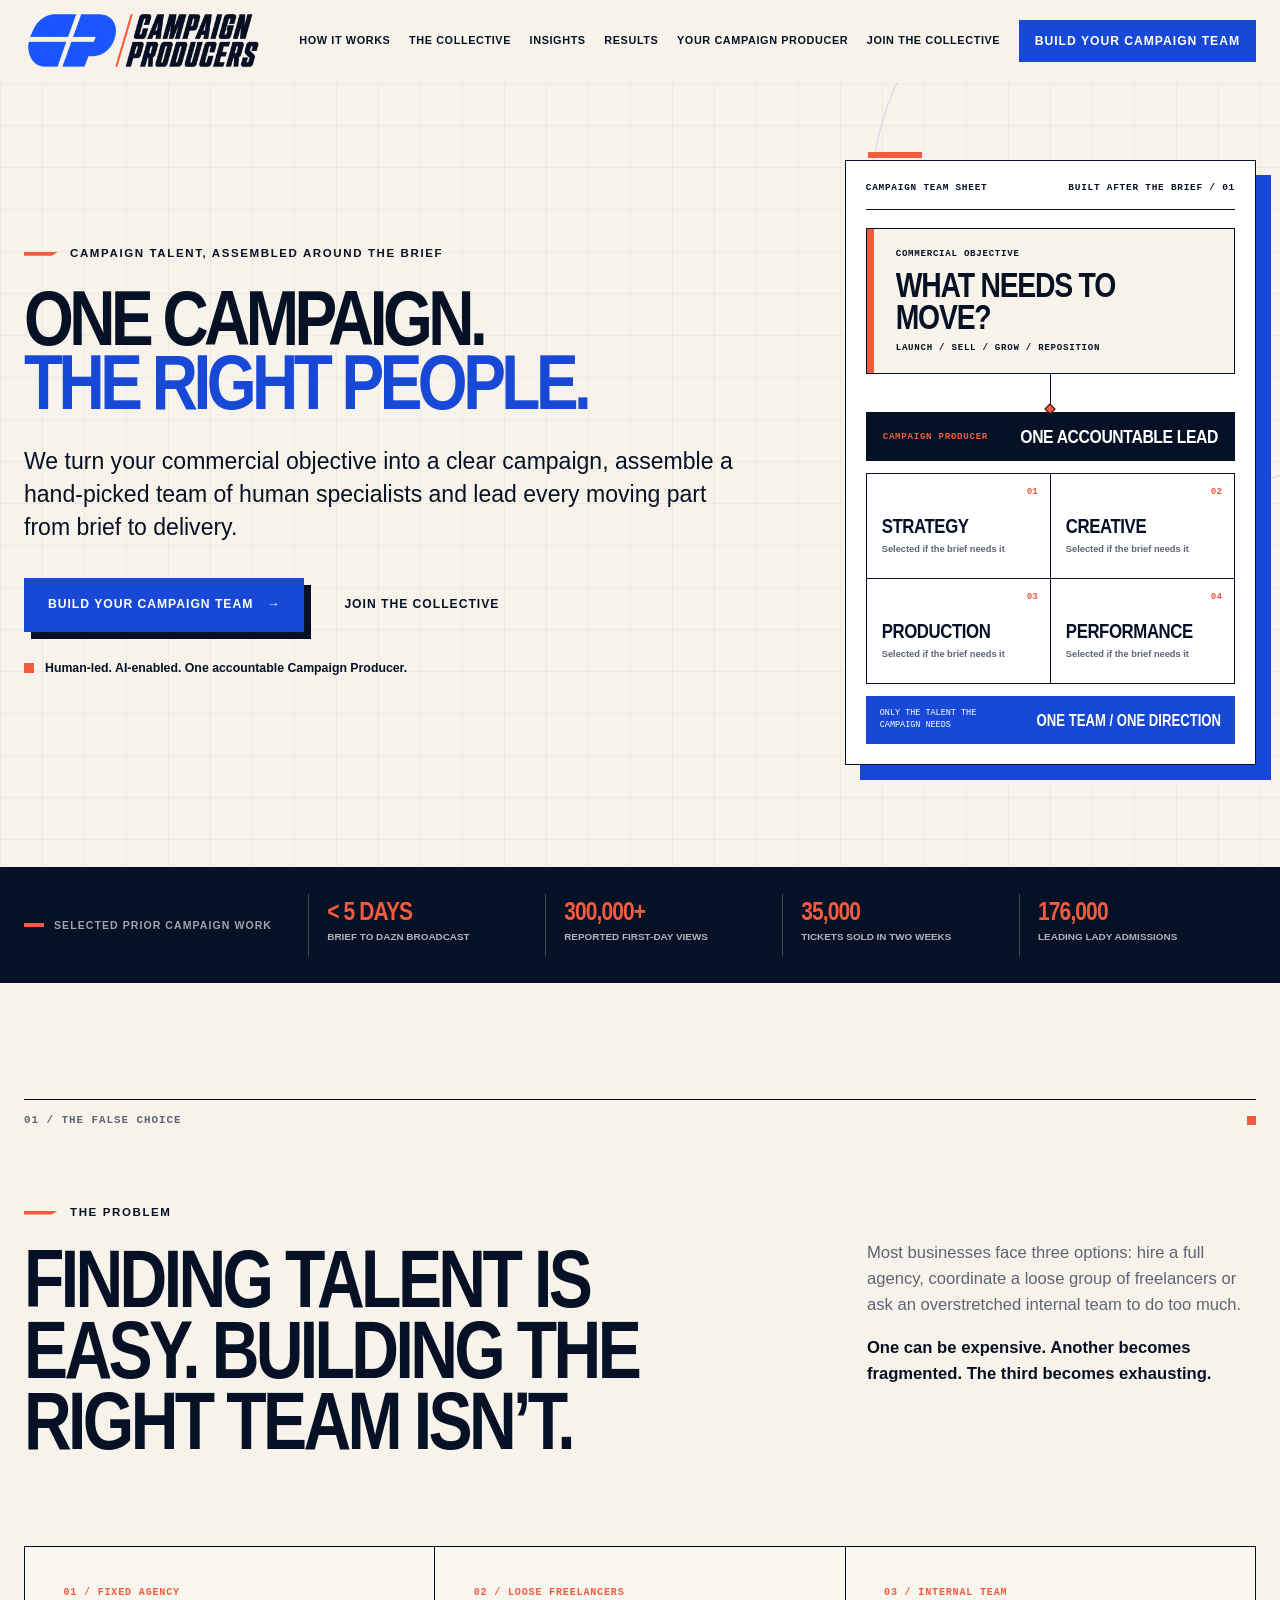
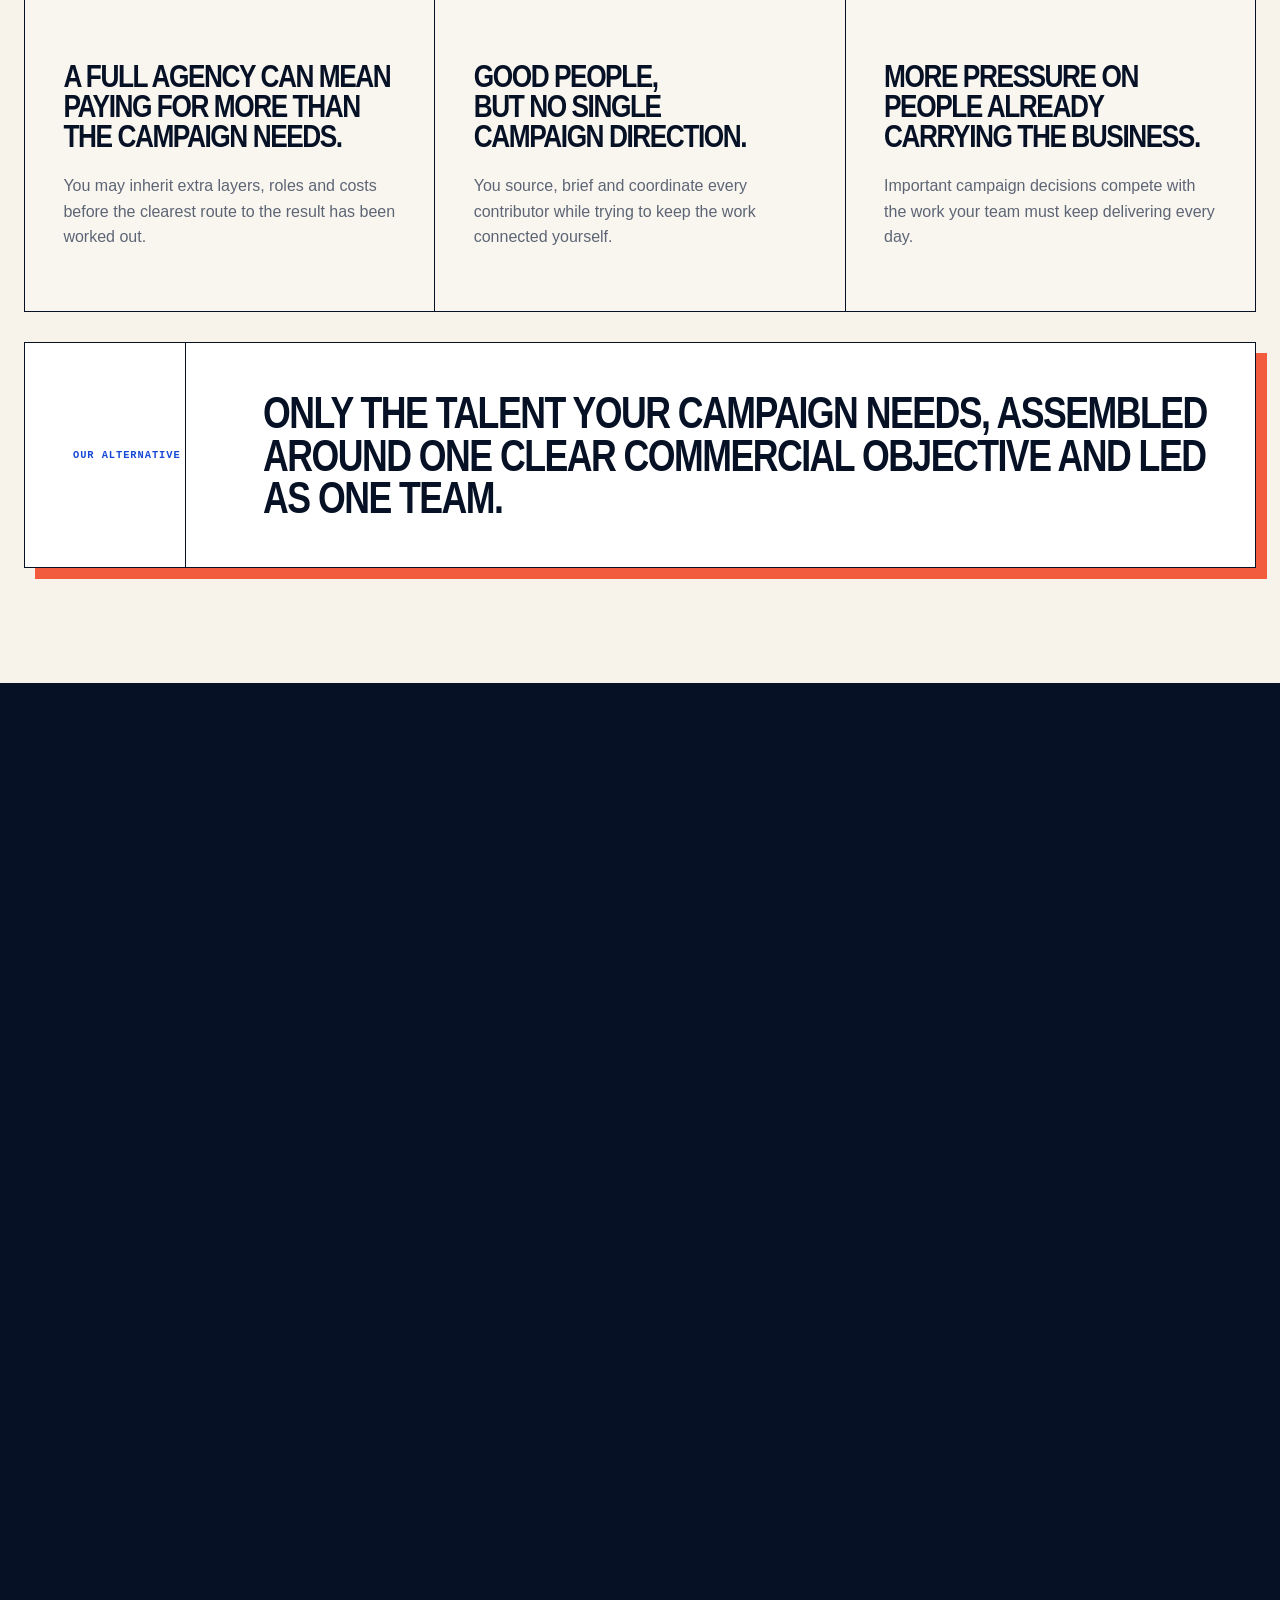
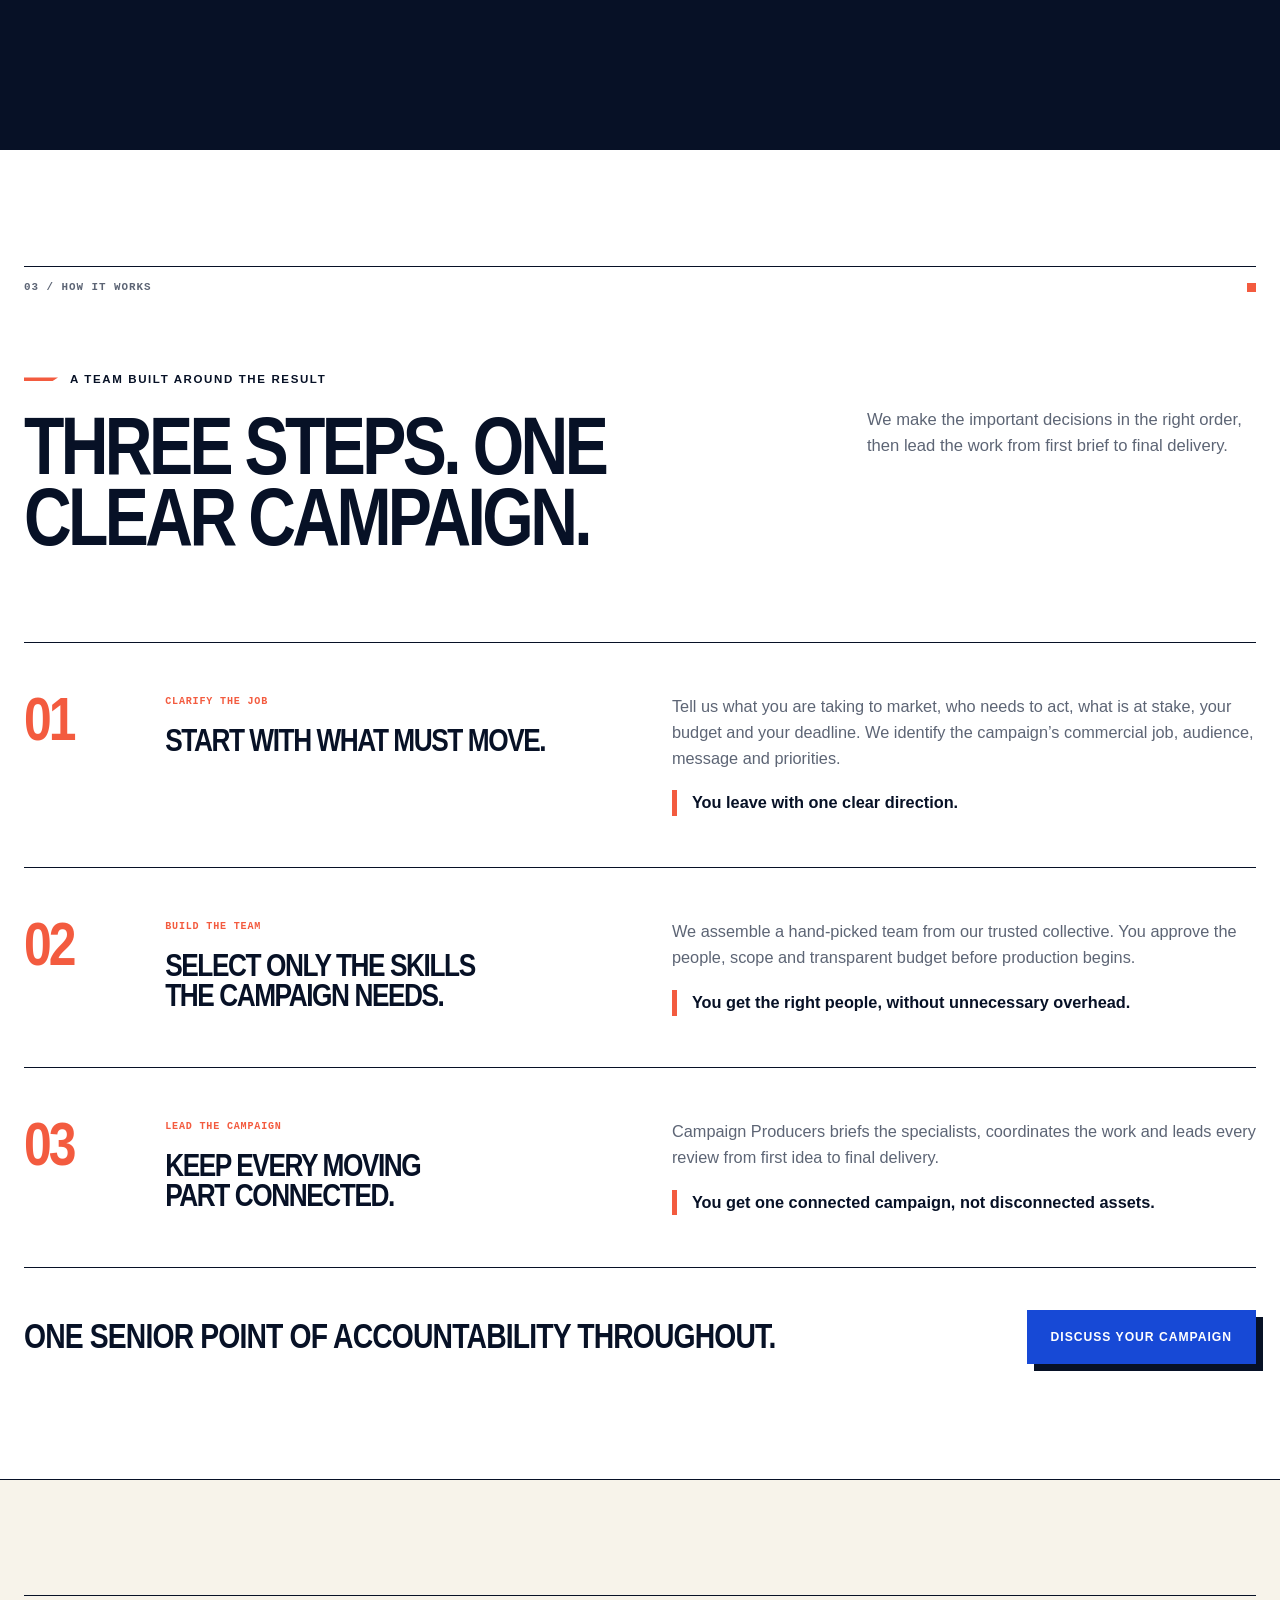
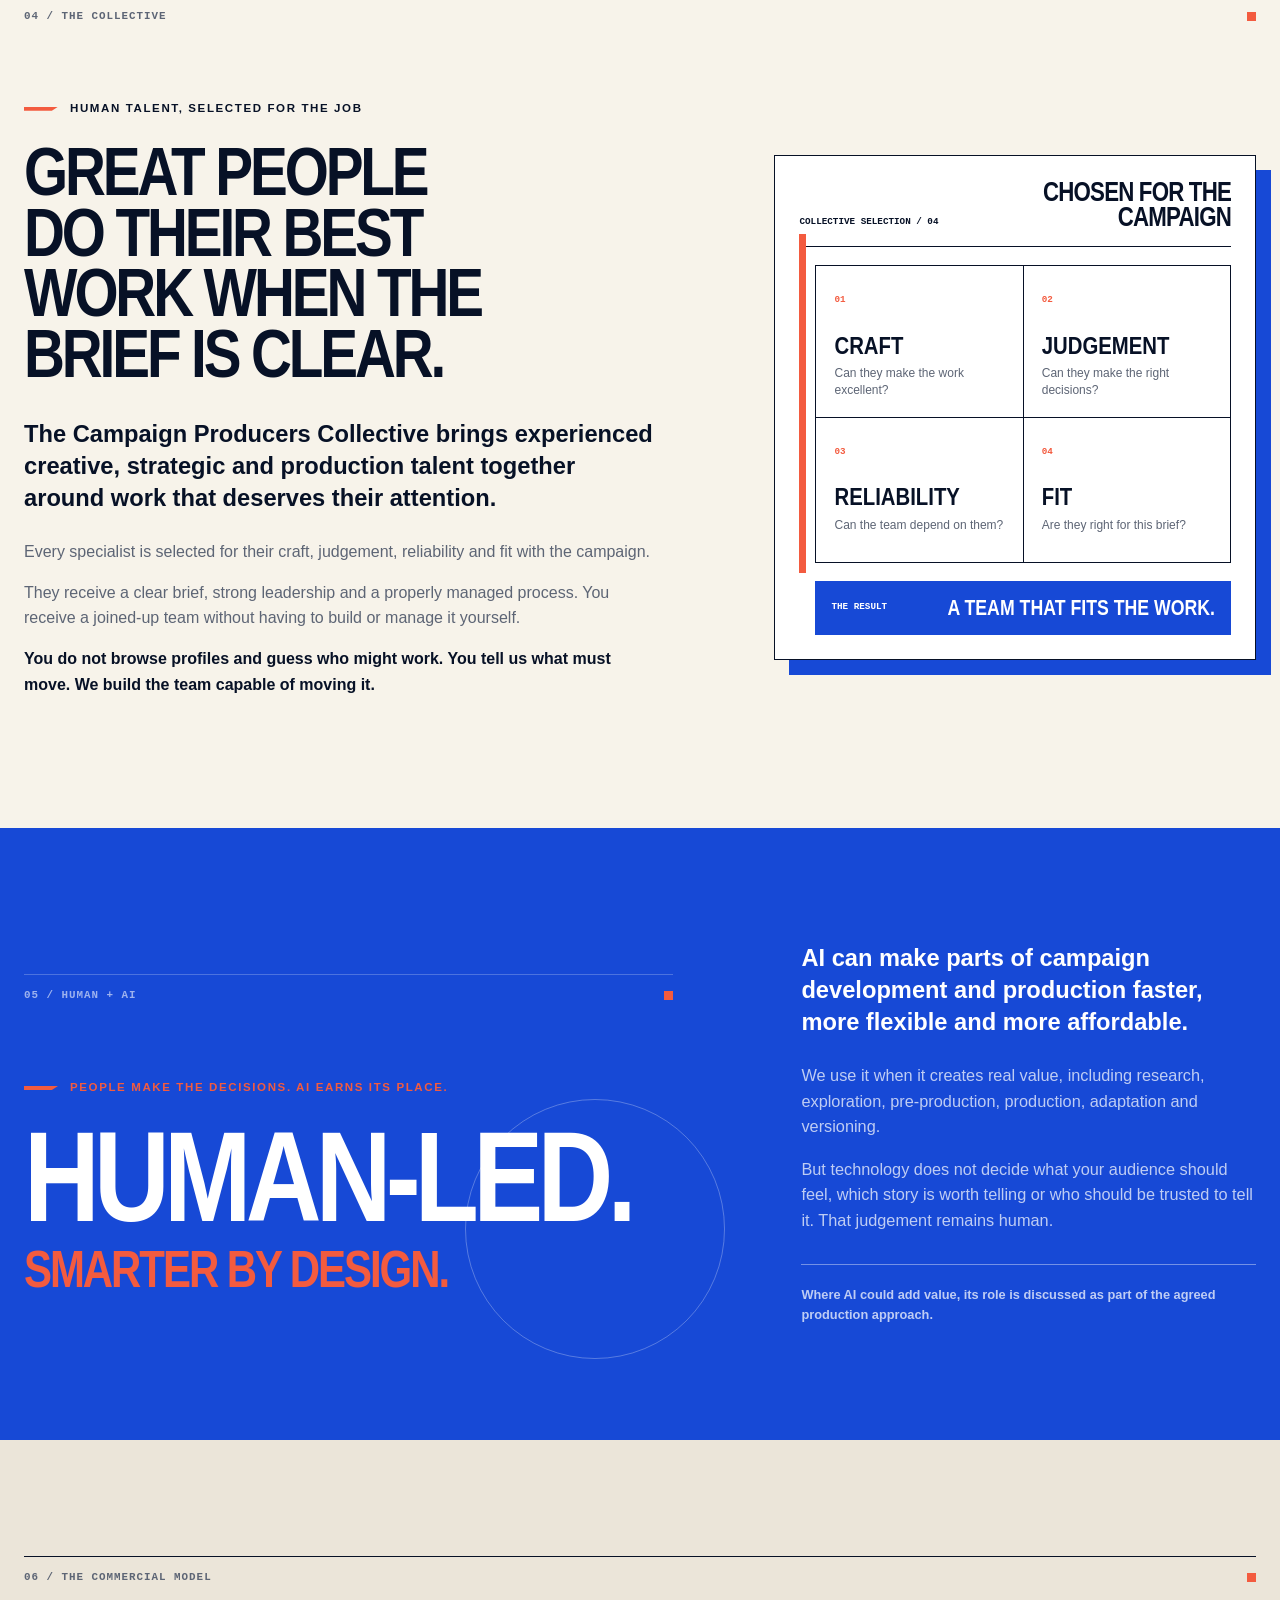
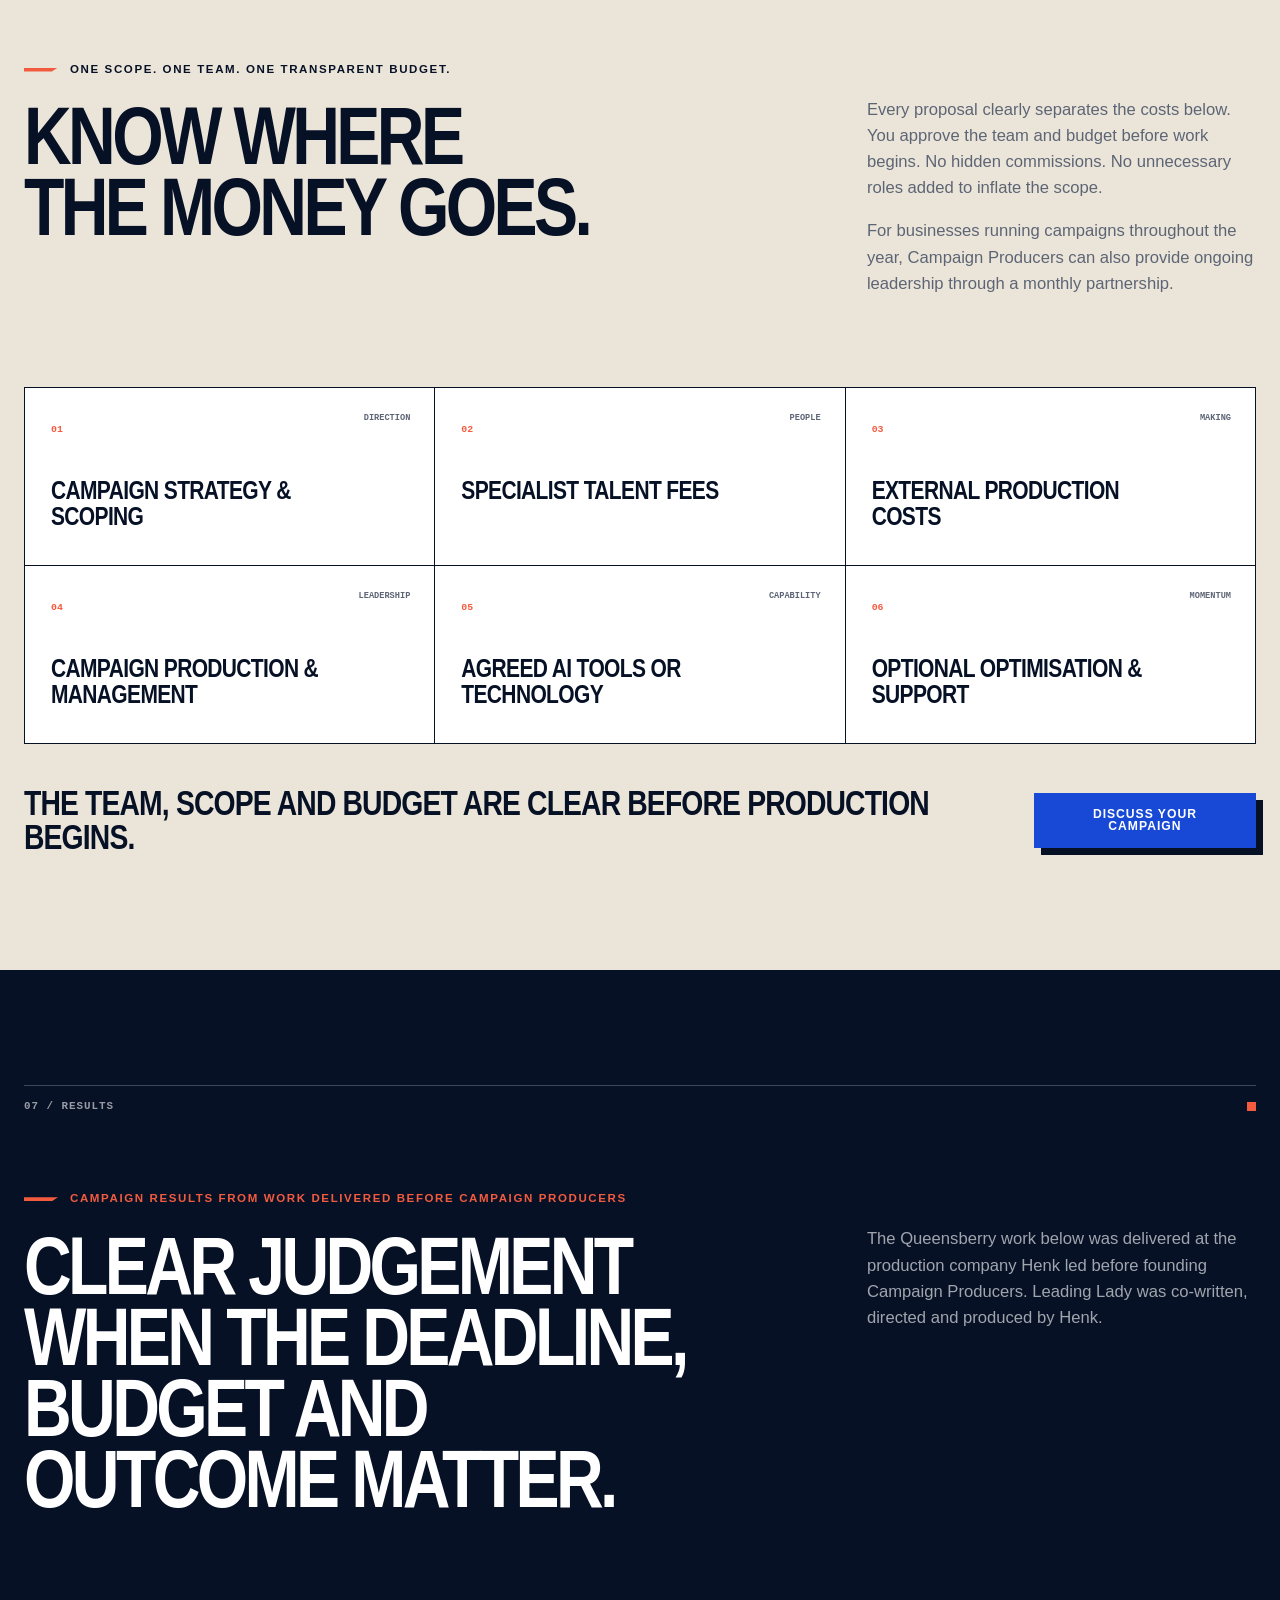
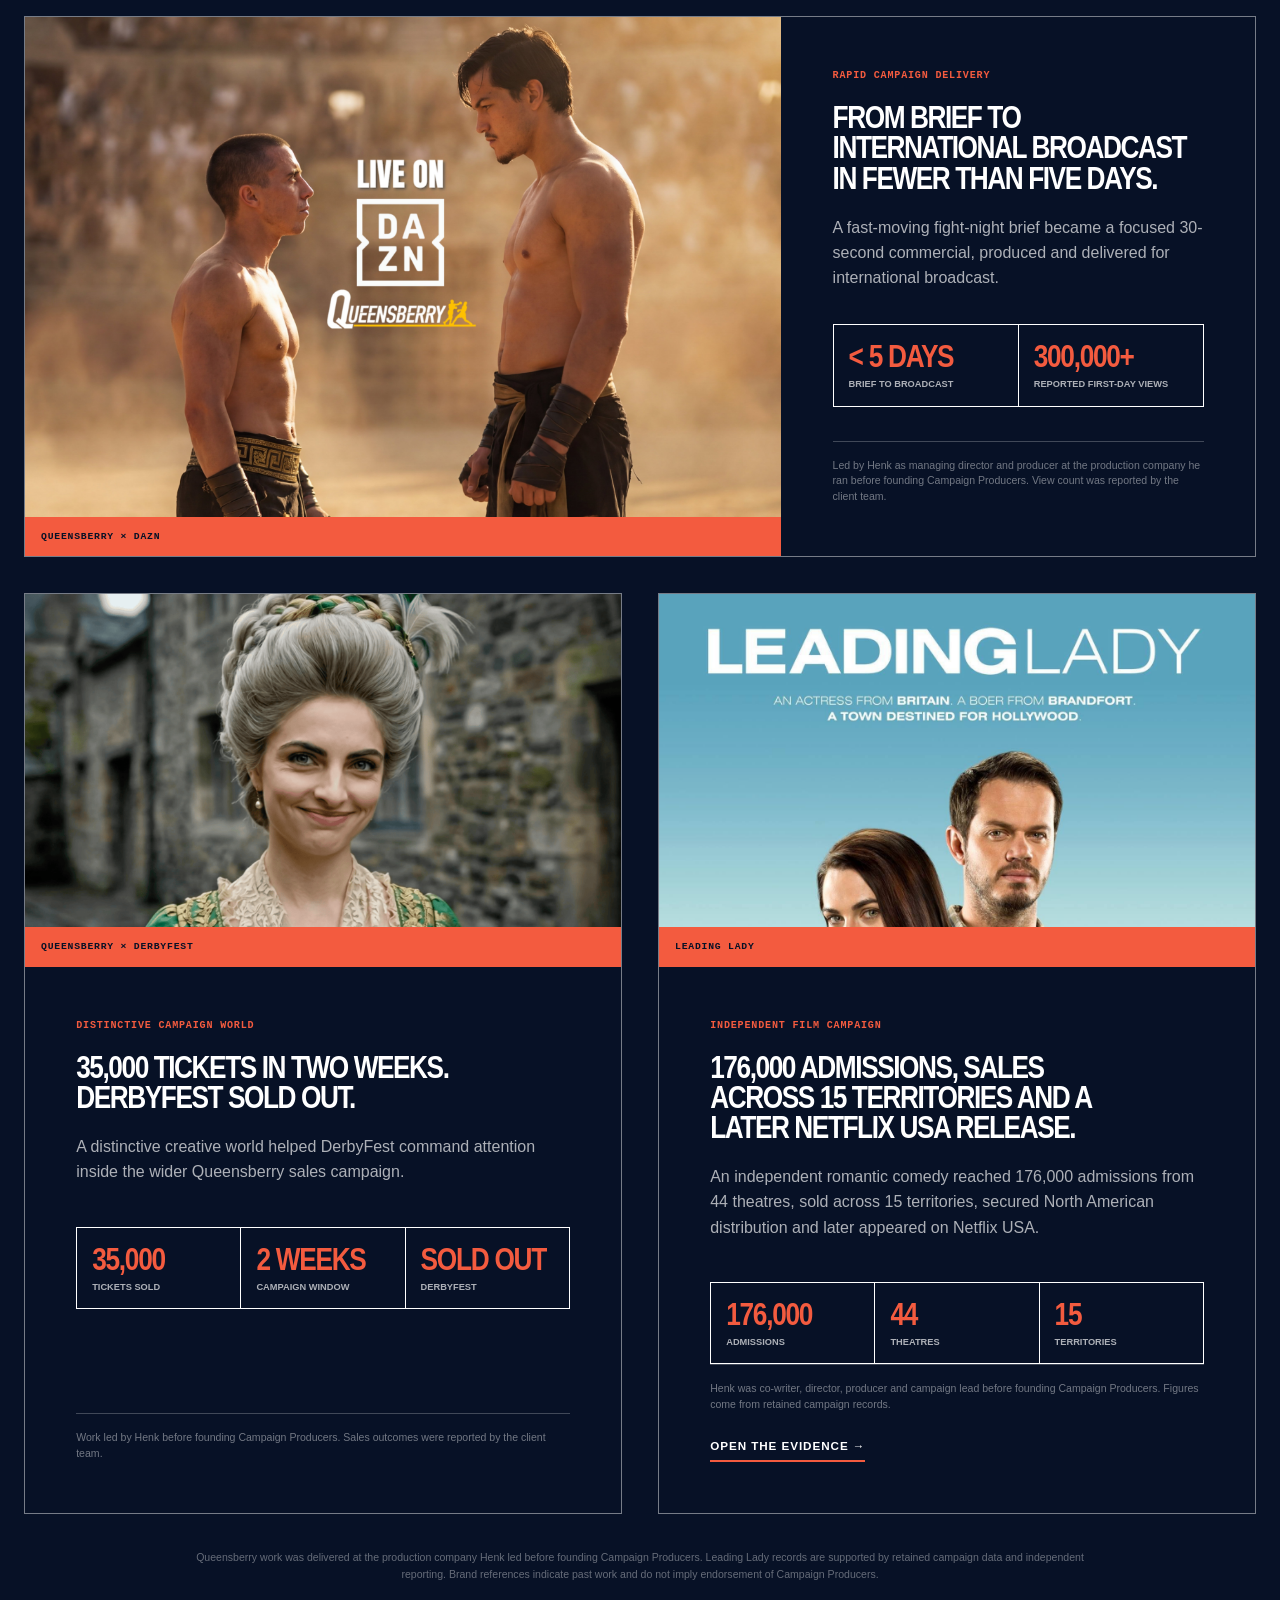
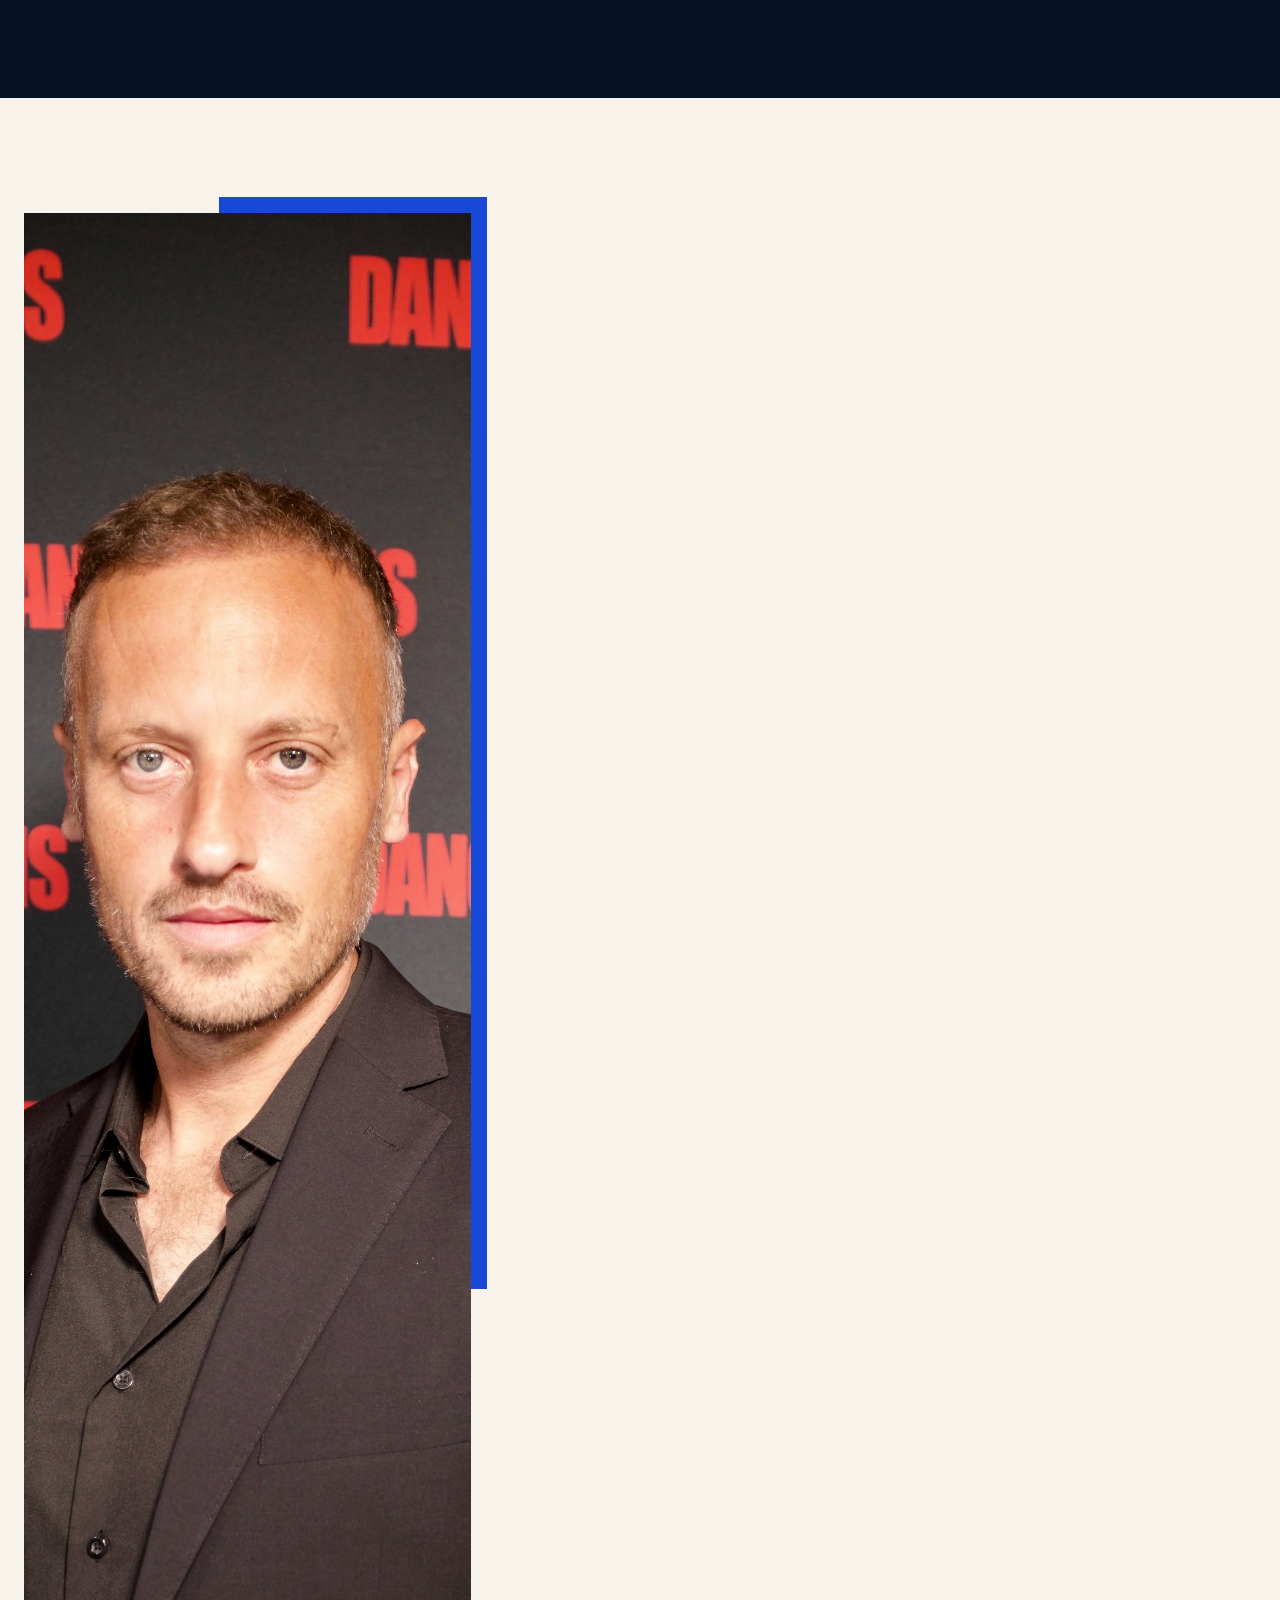
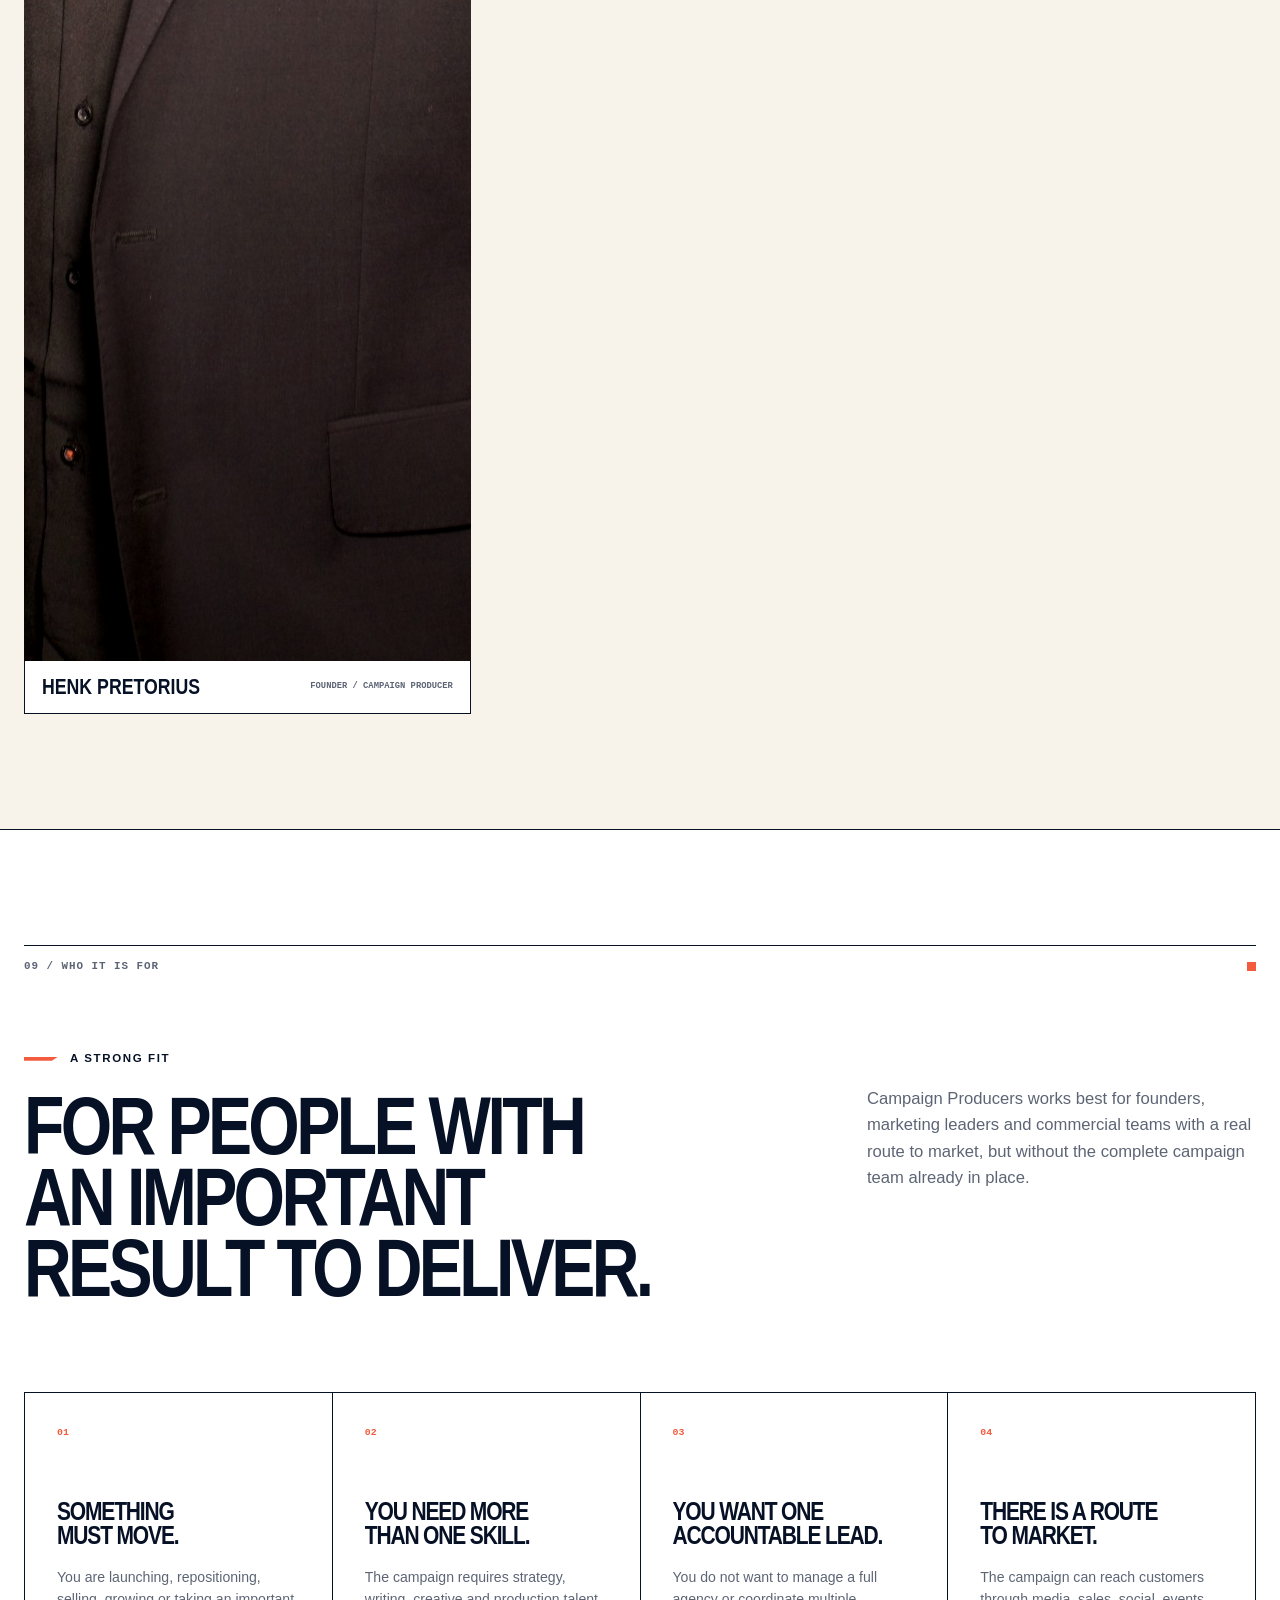
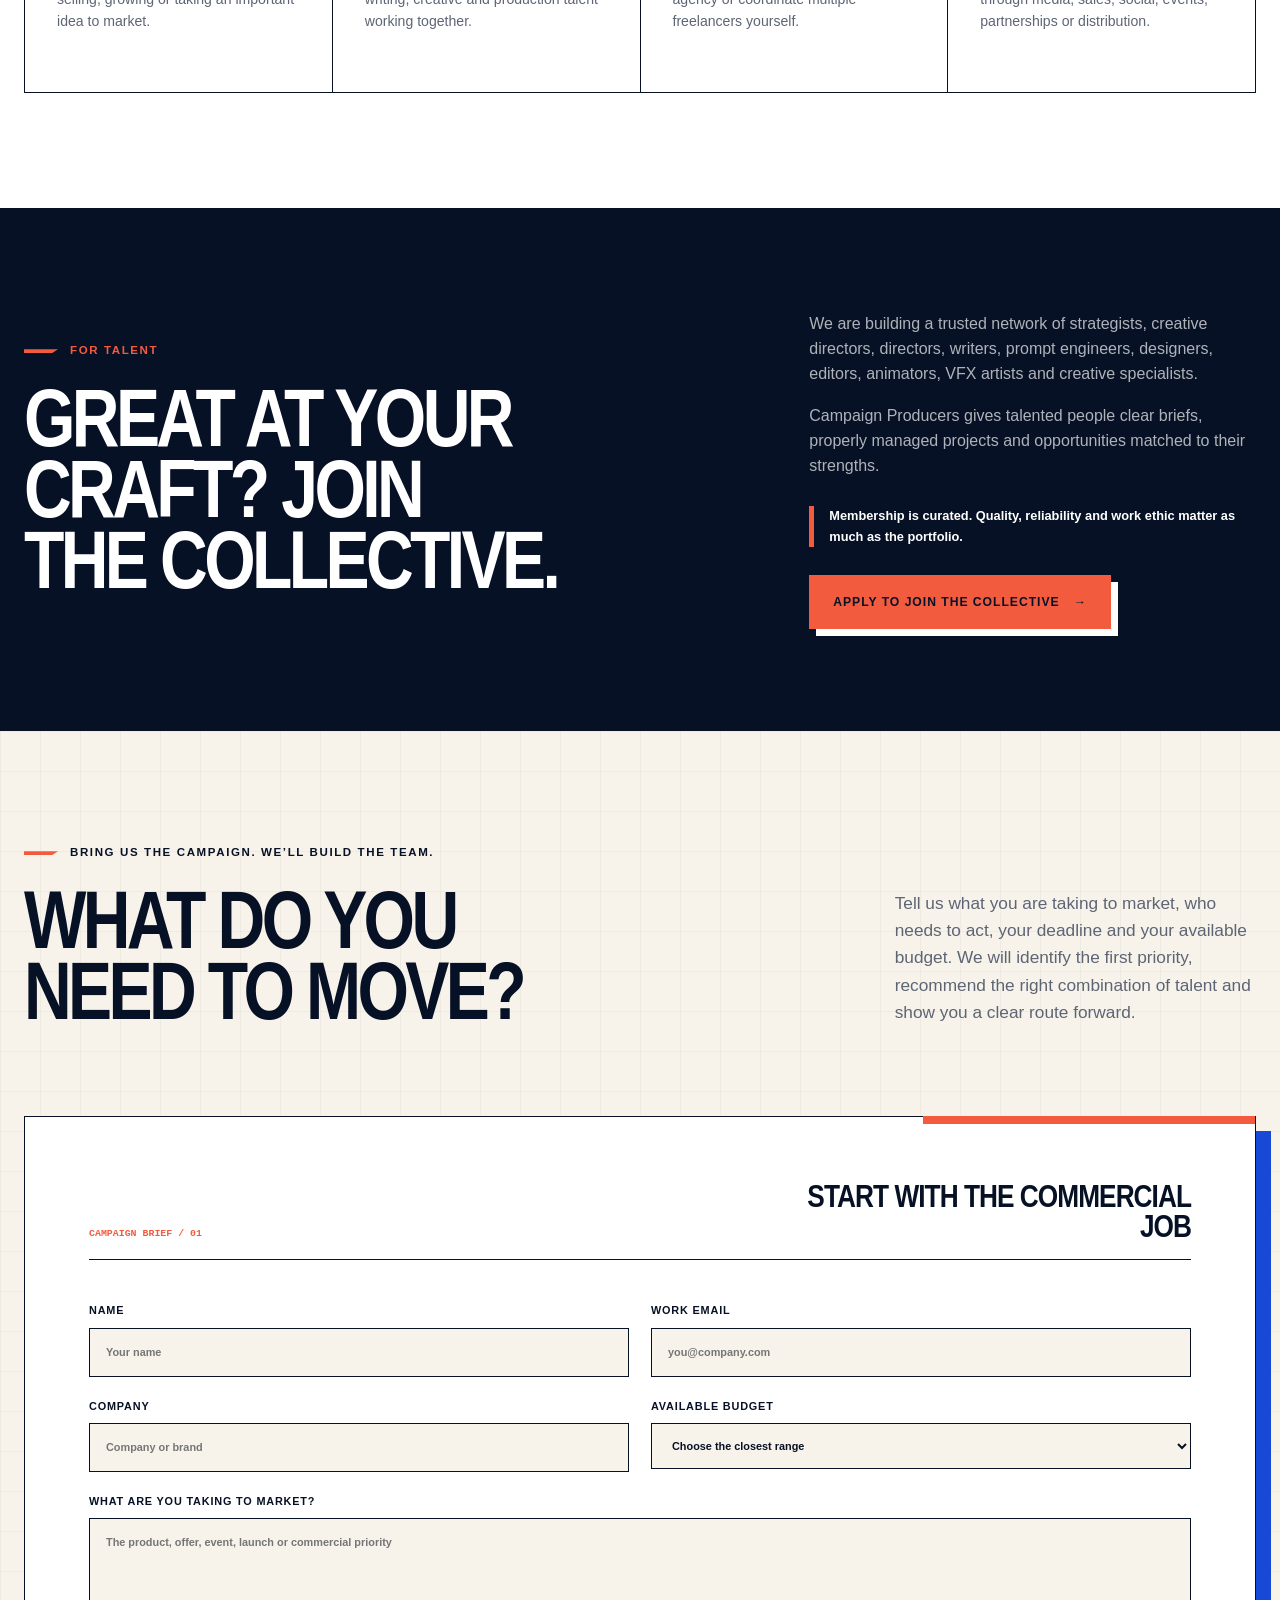
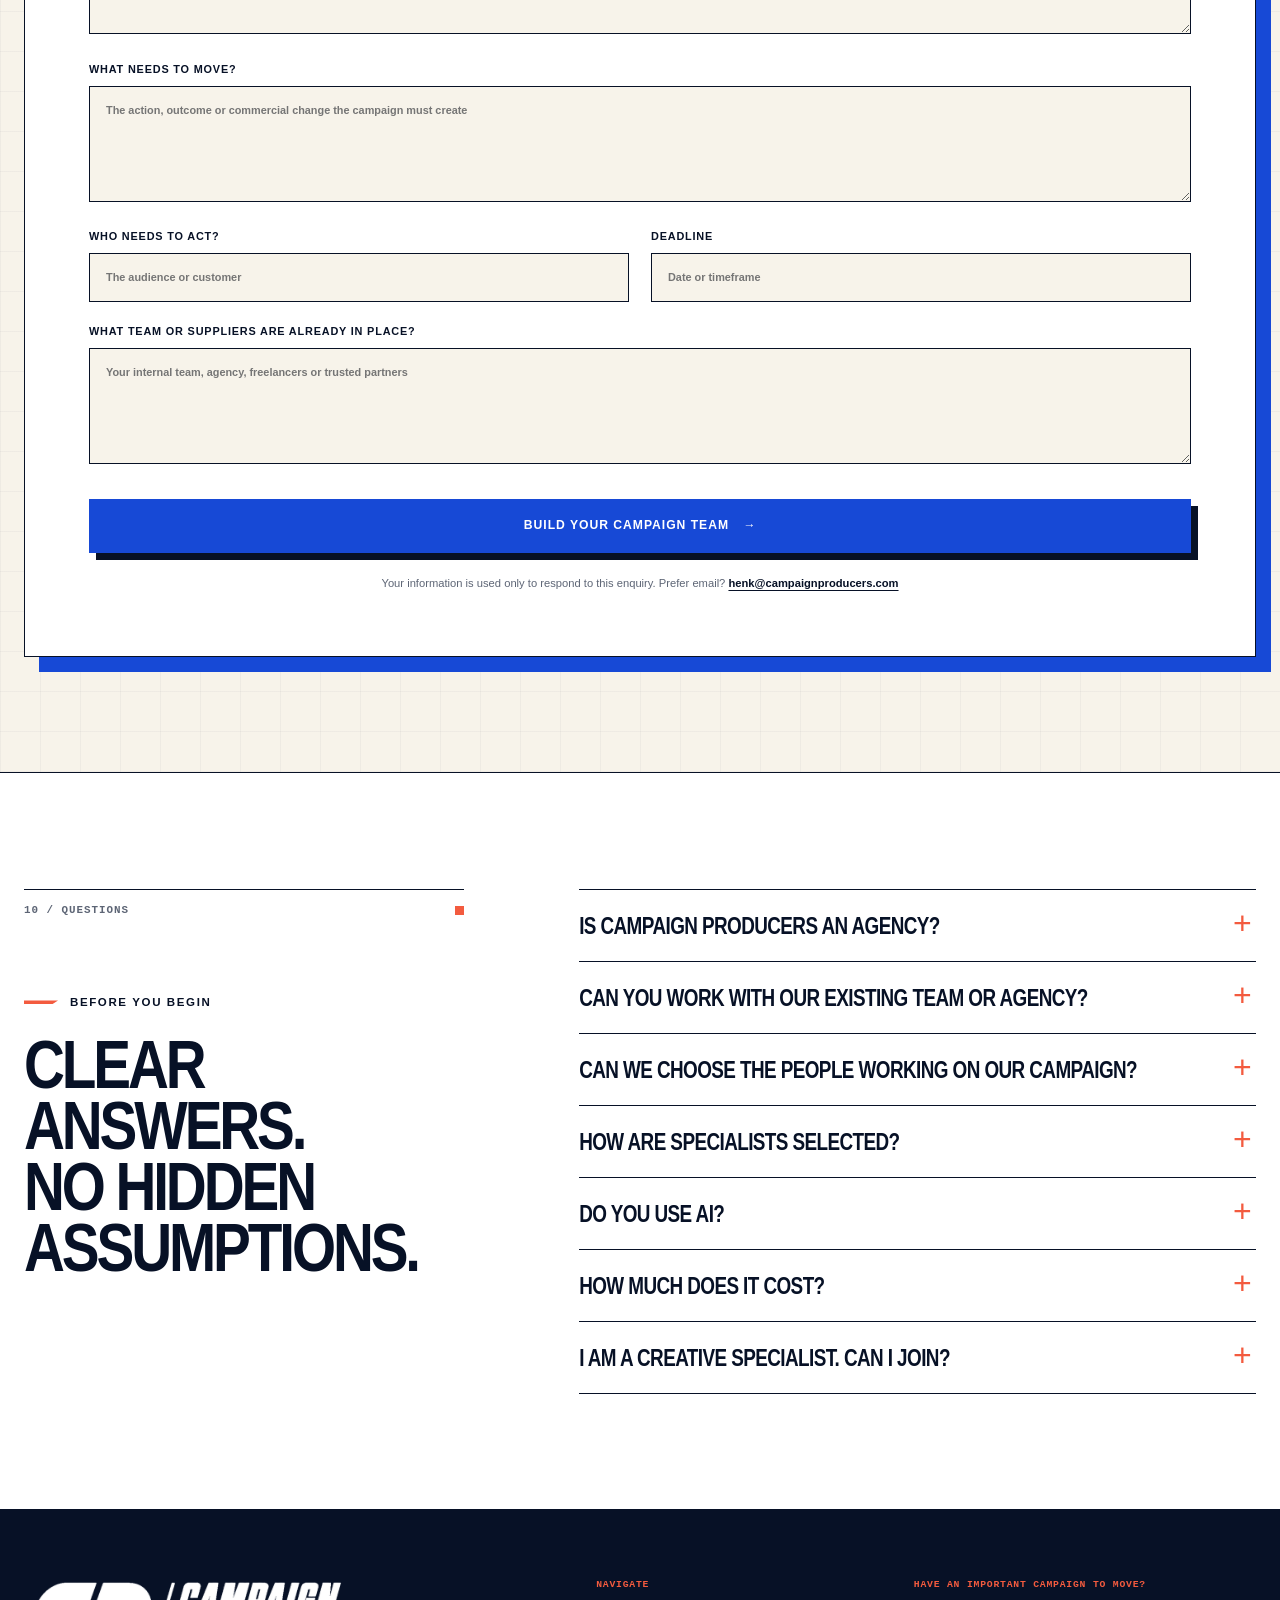
==== commit a9e395fb: "Refresh cached site assets across browsers" ====
--- a/index.html
+++ b/index.html
@@ -19,7 +19,7 @@
   <meta name="twitter:description" content="A hand-picked campaign team, assembled around the brief and led from first decision to final delivery.">
   <meta name="twitter:image" content="https://www.campaignproducers.com/og.png">
   <link rel="icon" href="/assets/images/campaign-producers-mark.png" type="image/png">
-  <link rel="stylesheet" href="/assets/css/styles.css">
+  <link rel="stylesheet" href="/assets/css/styles.css?v=20260729-2">
   <script type="application/ld+json">
     {
       "@context": "https://schema.org",
@@ -560,6 +560,6 @@
   </footer>
 
   <a class="mobile-cta is-hidden" href="#start" data-mobile-cta>Build Your Campaign Team</a>
-  <script defer src="/assets/js/site.js"></script>
+  <script defer src="/assets/js/site.js?v=20260729-2"></script>
 </body>
 </html>
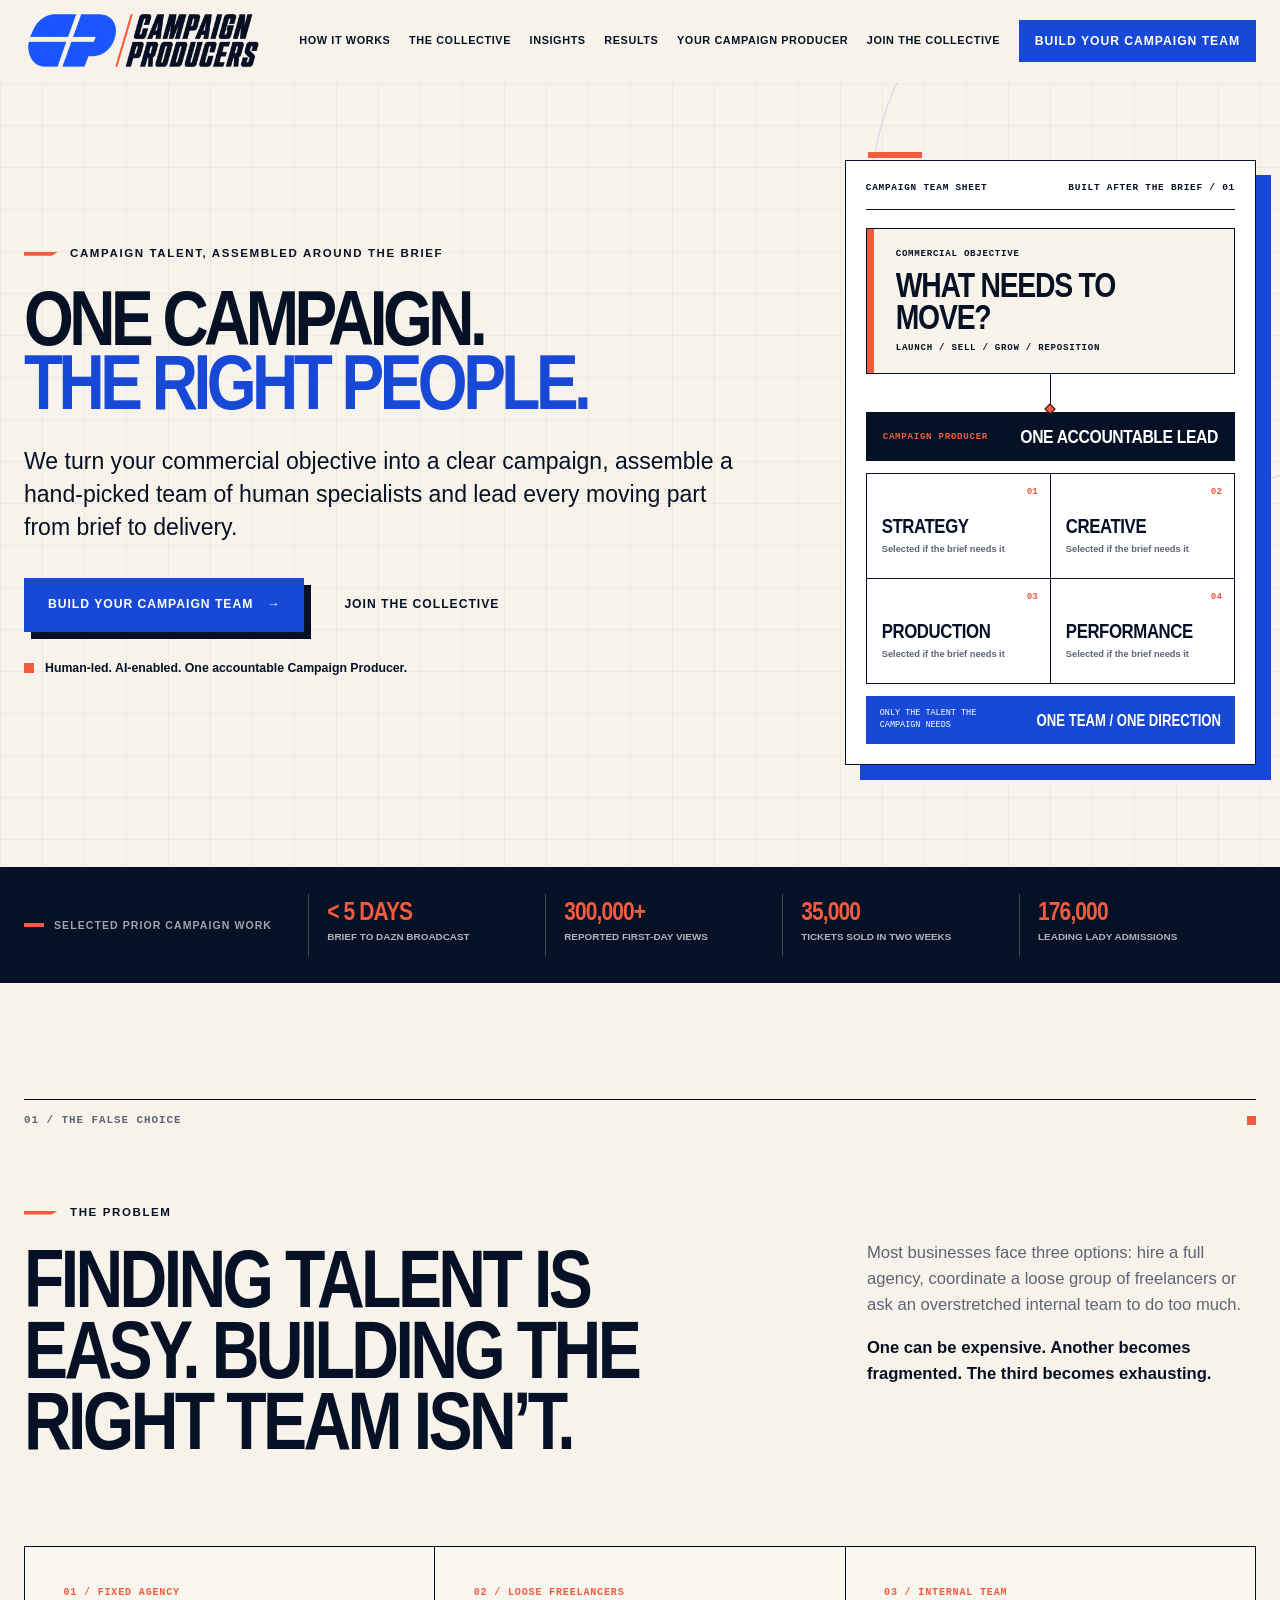
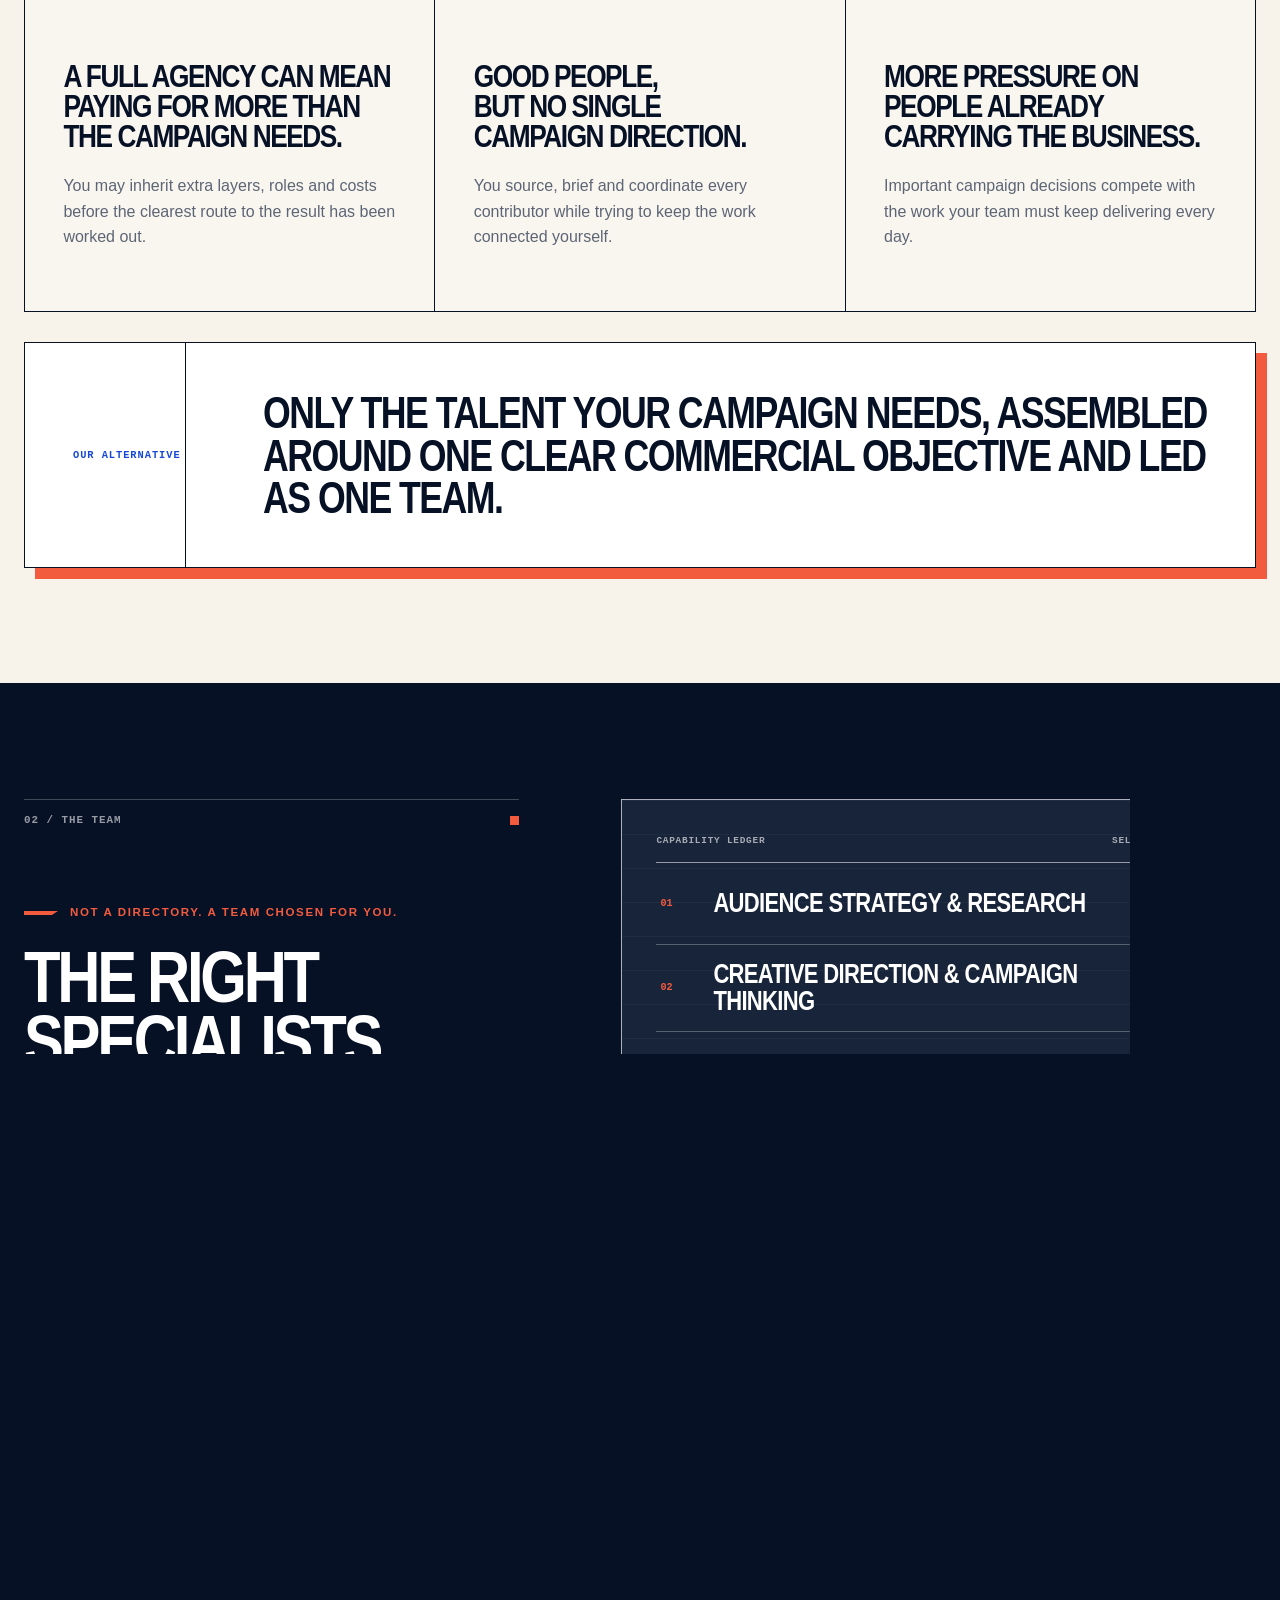
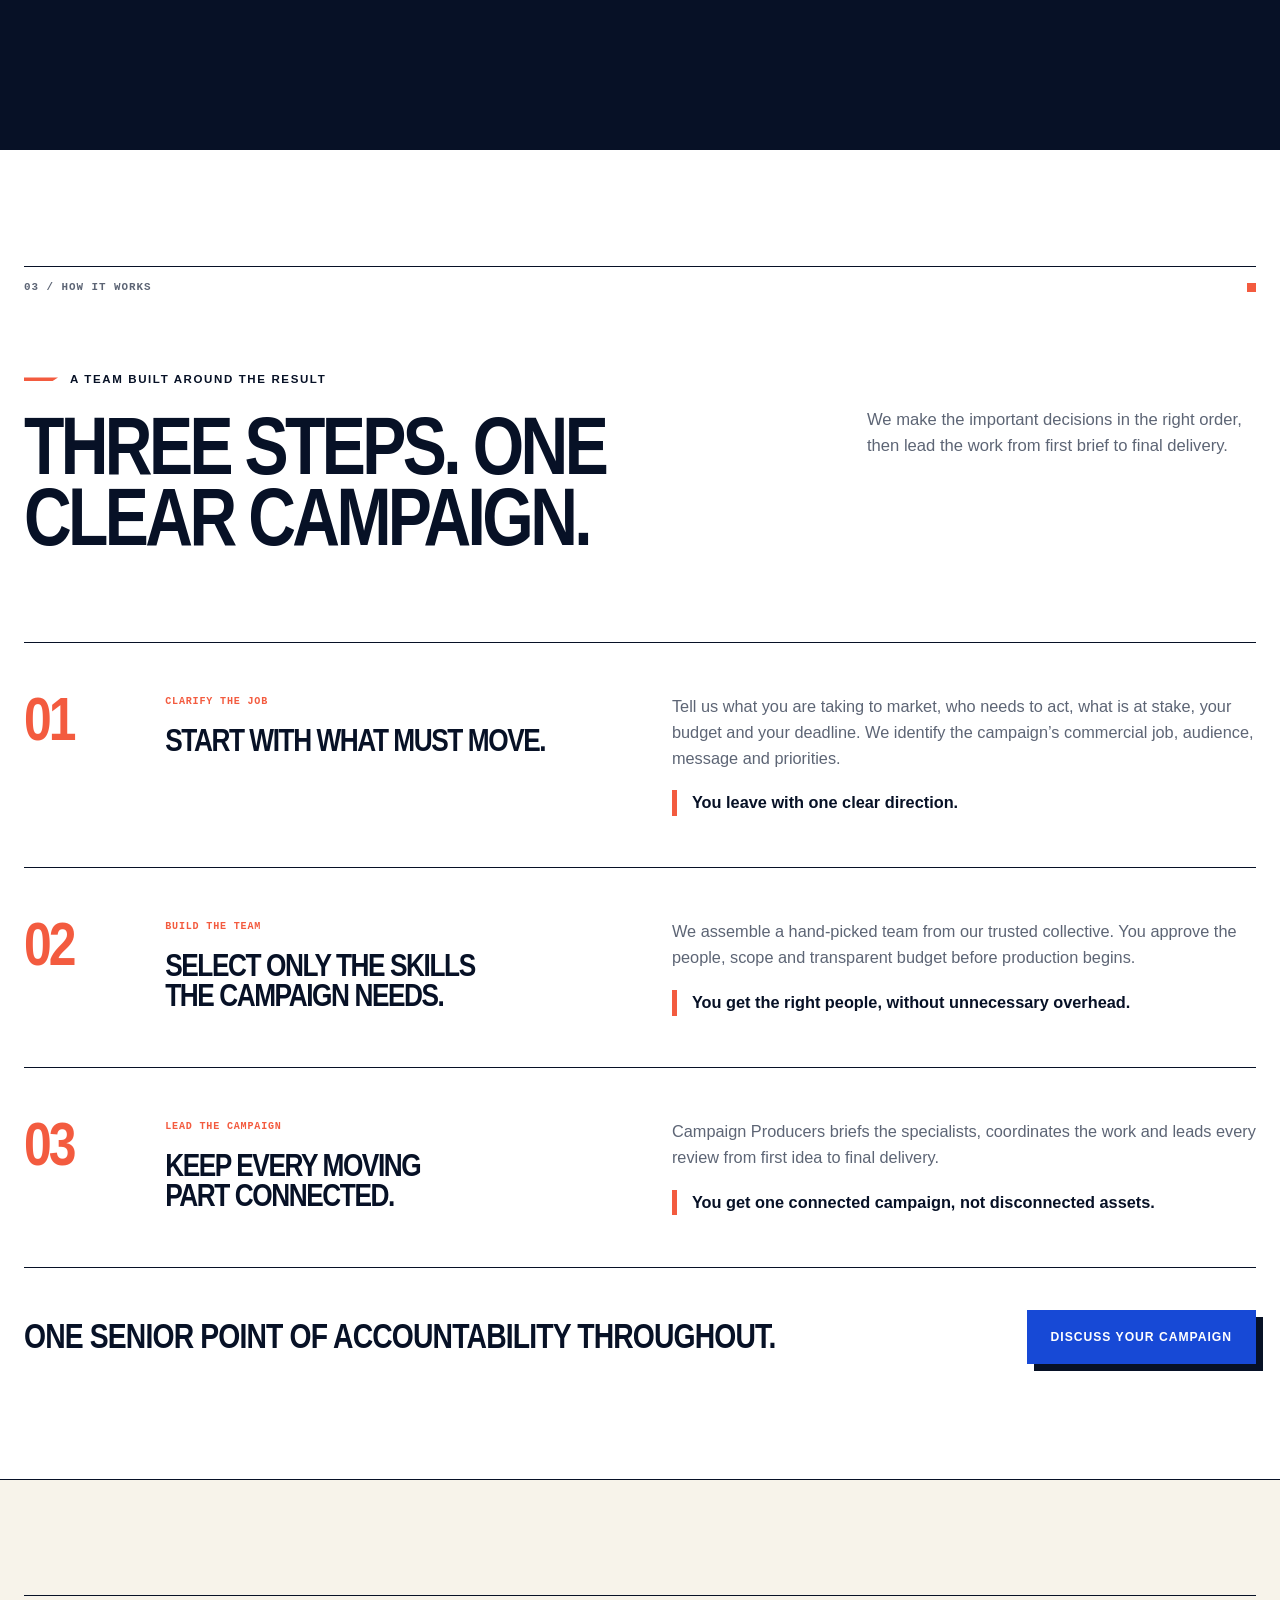
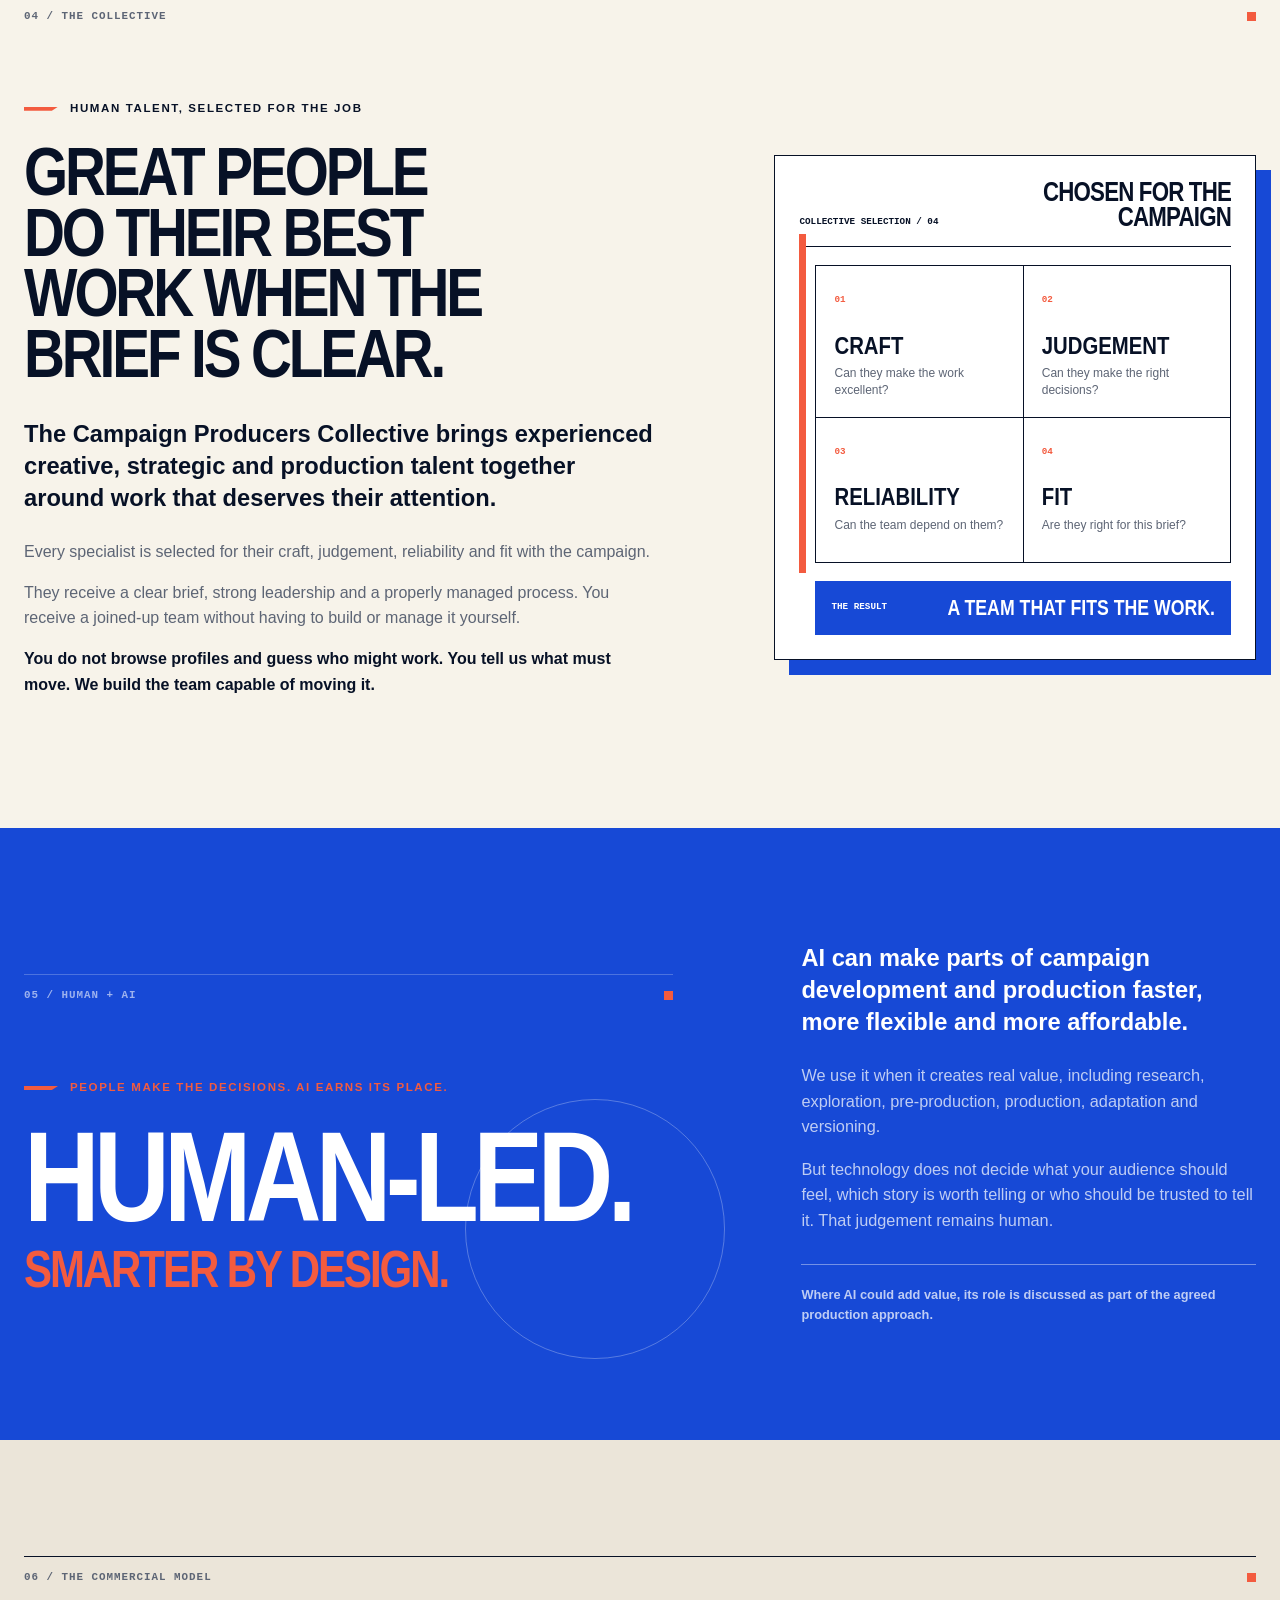
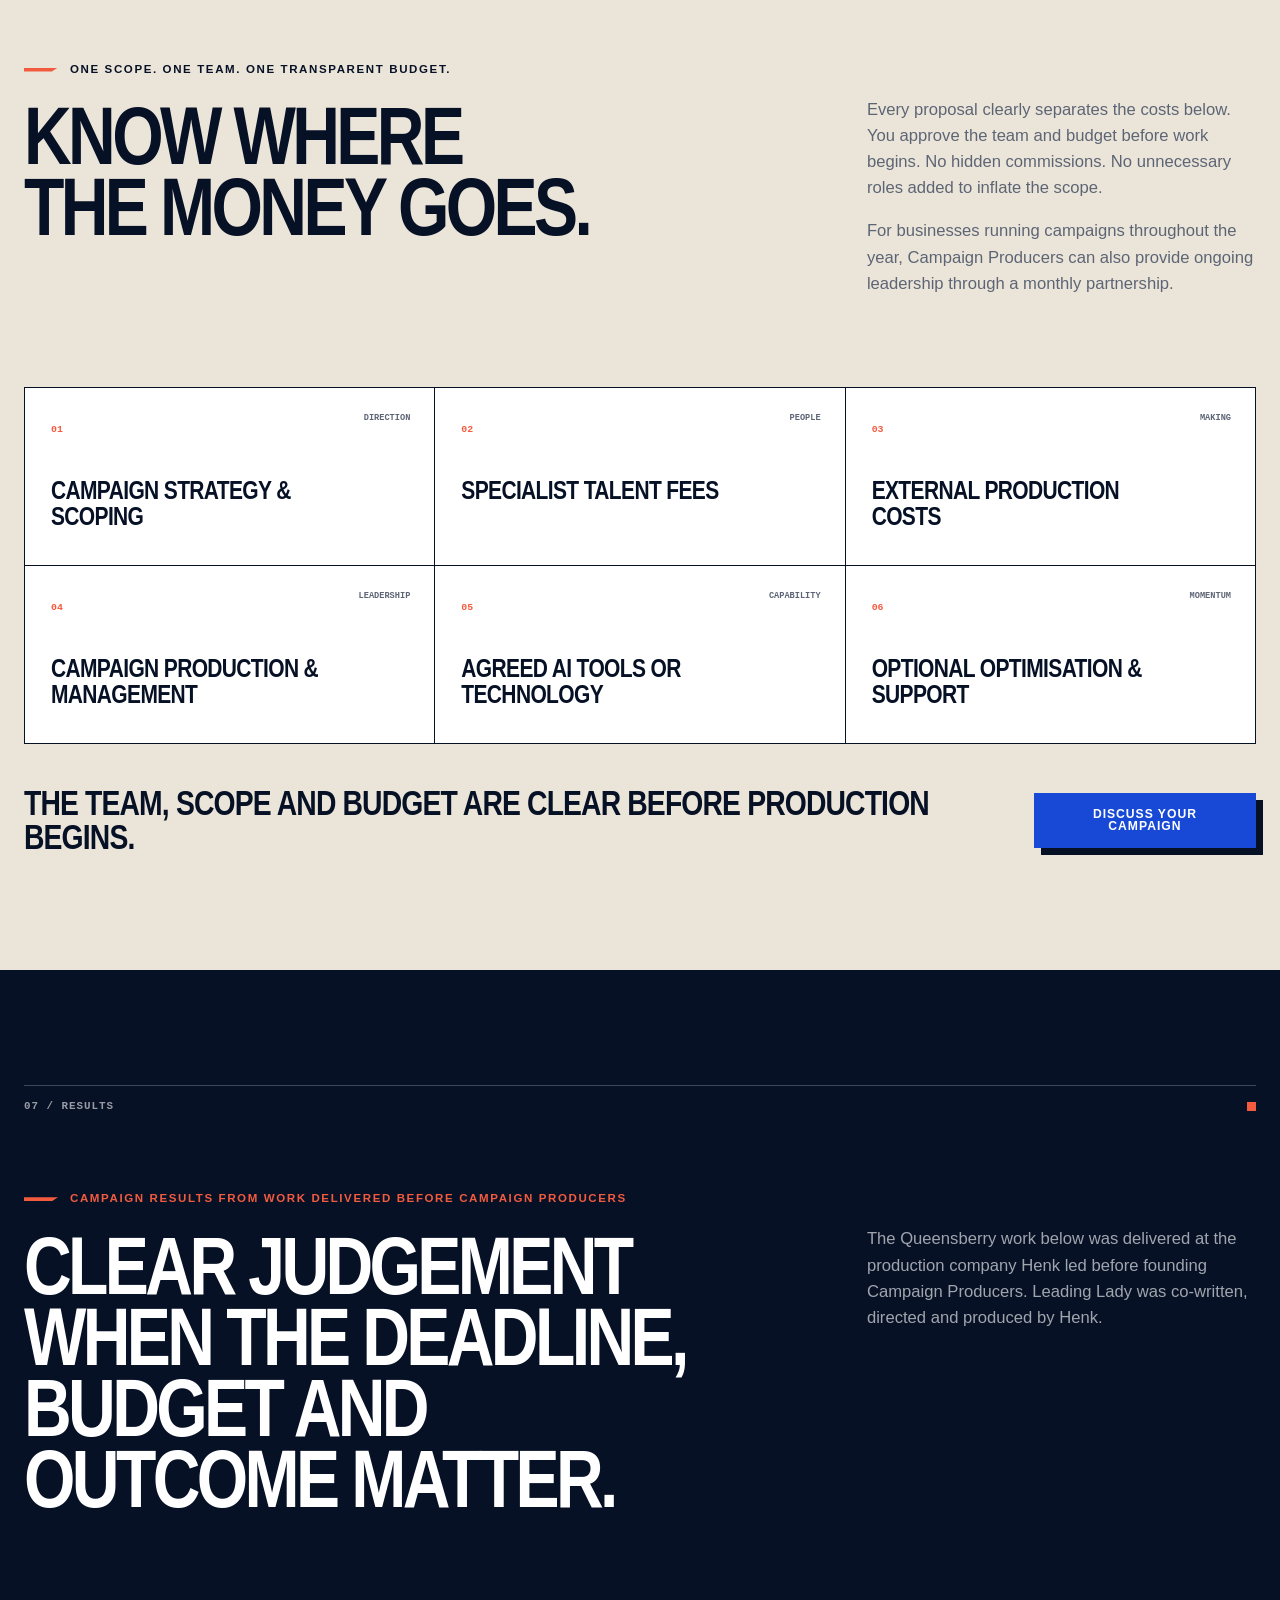
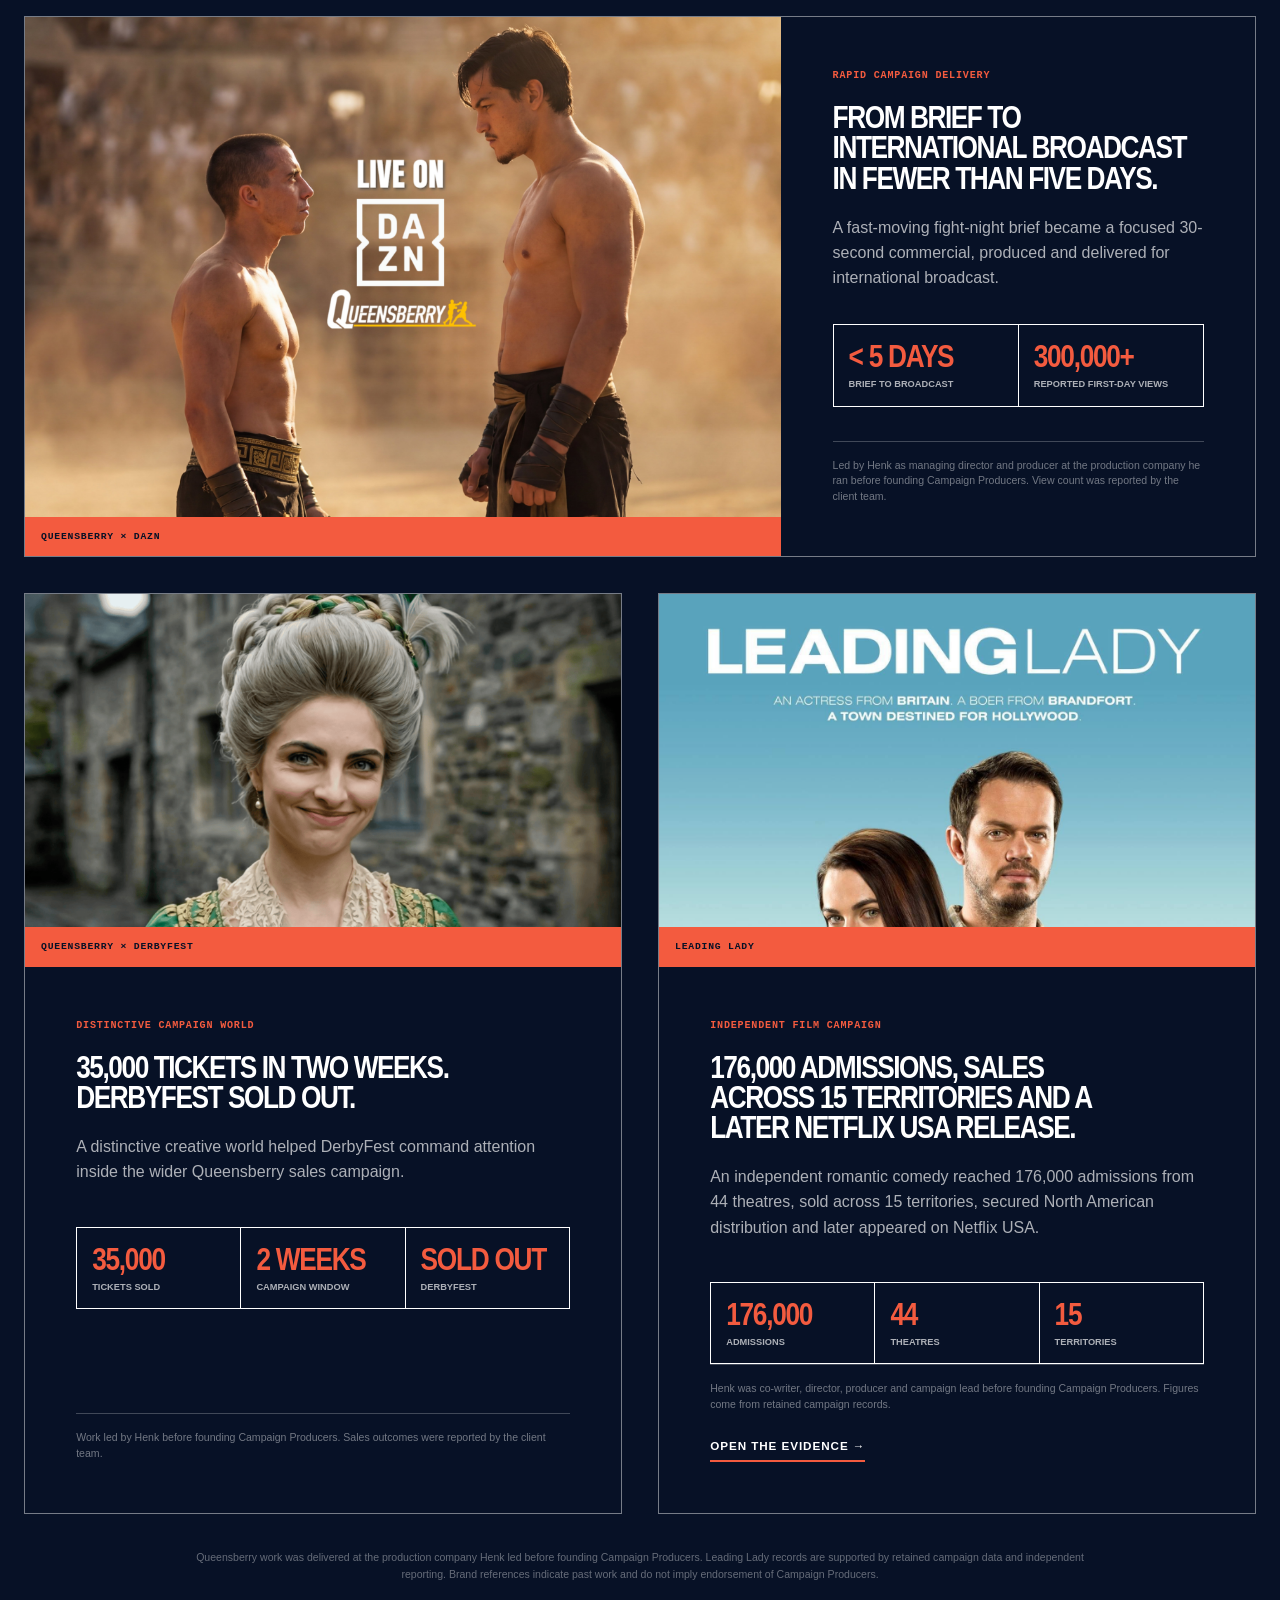
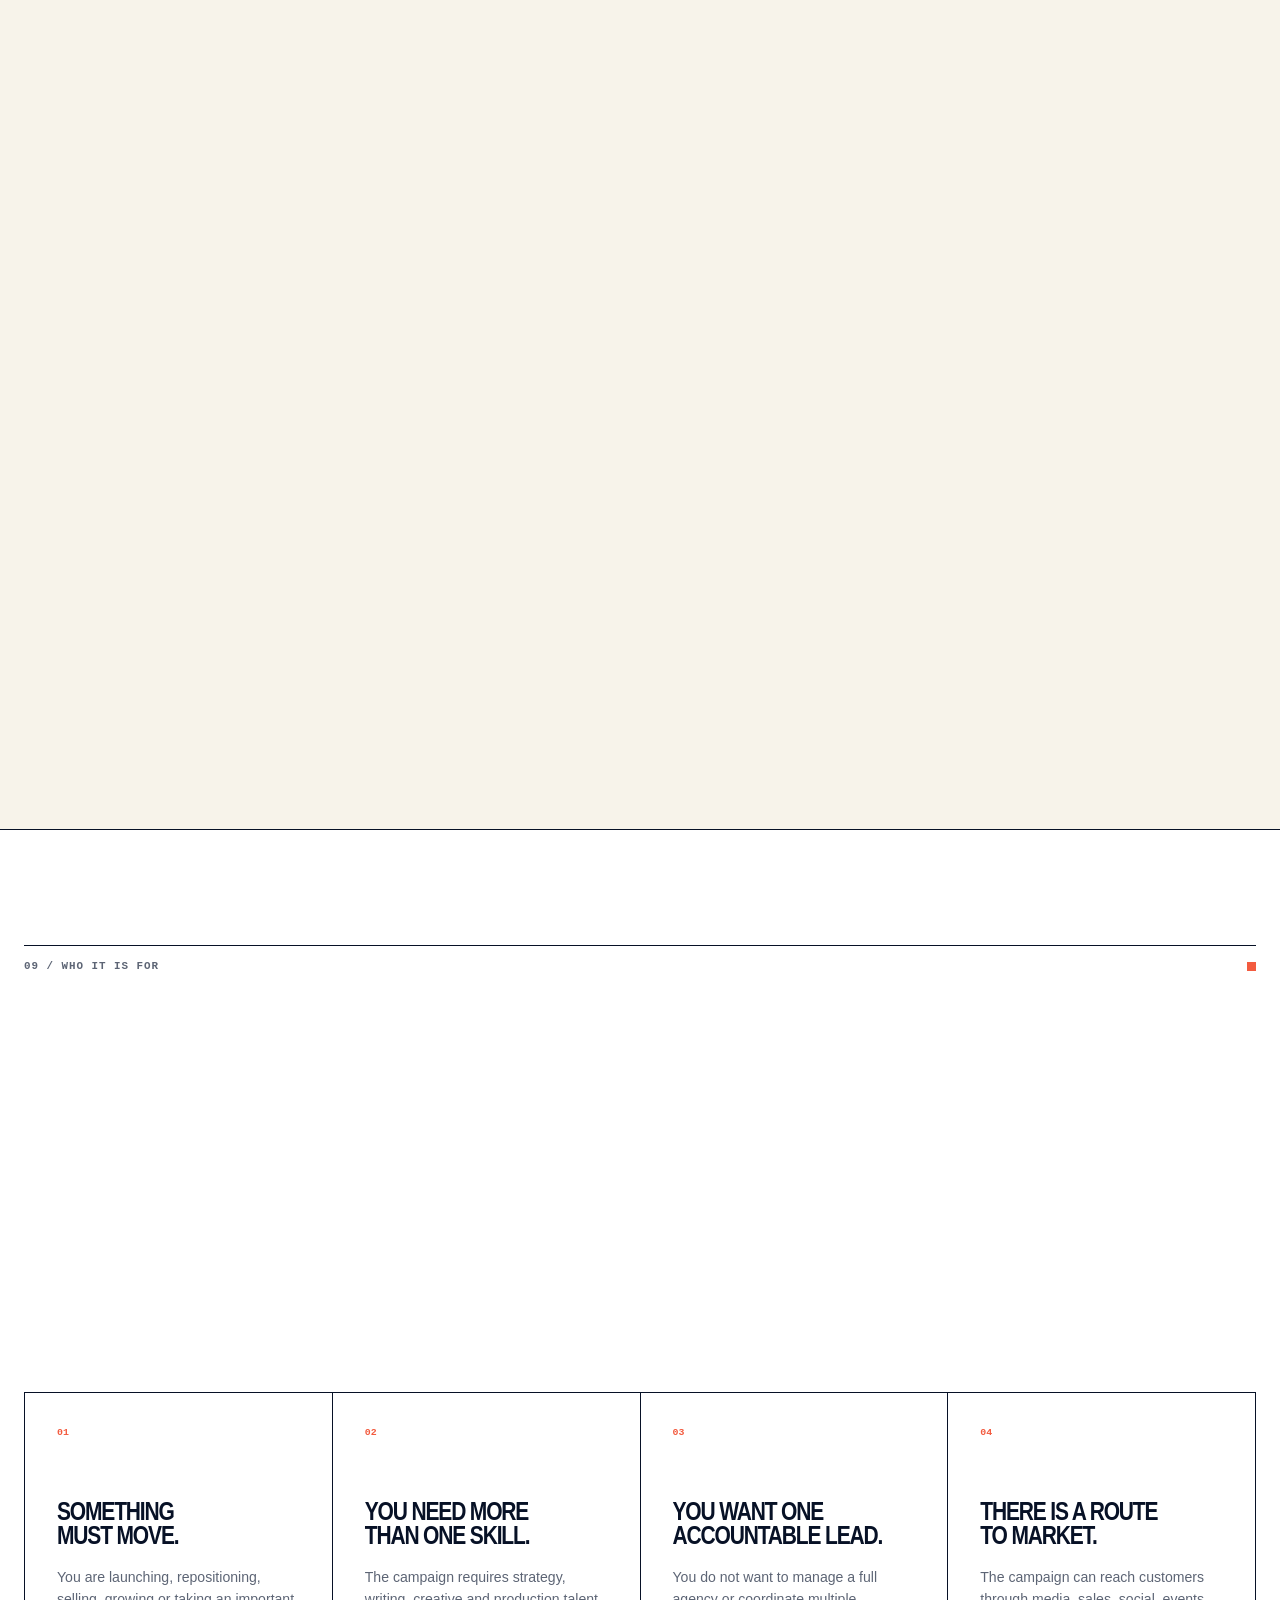
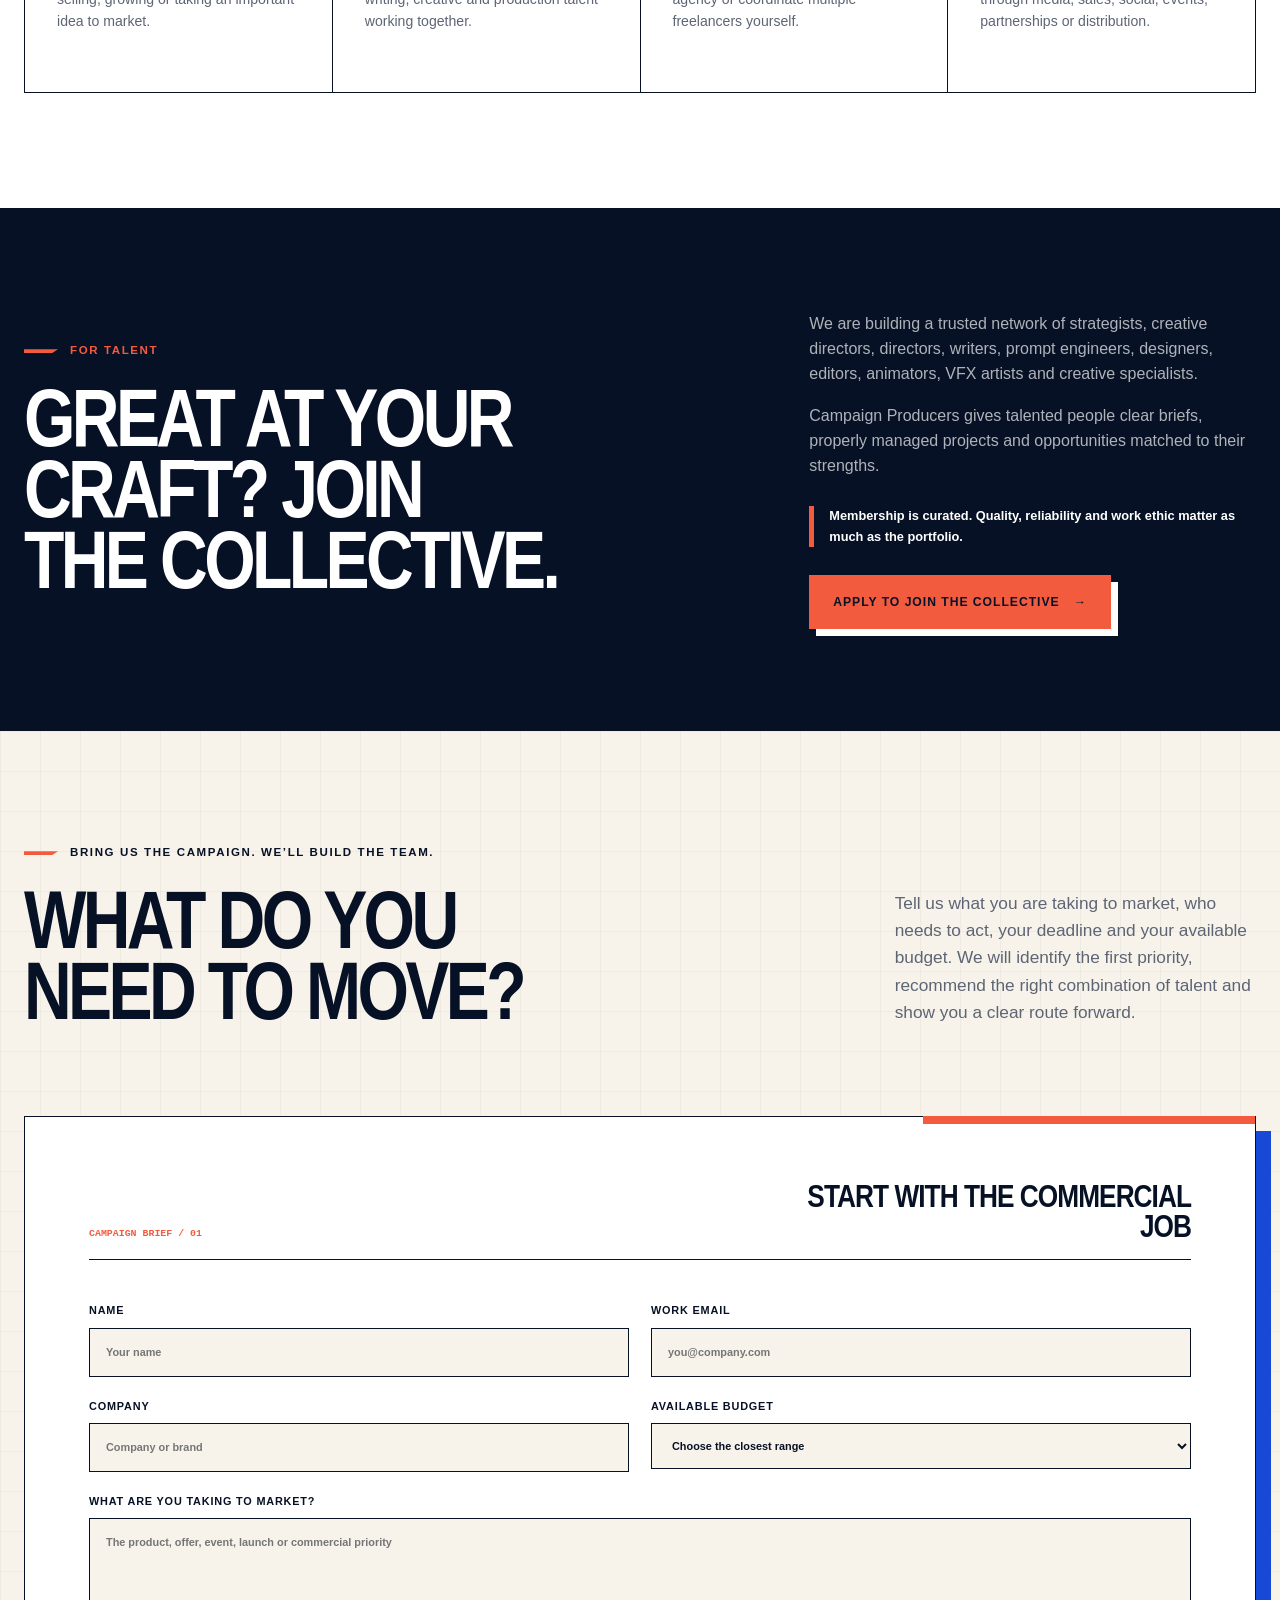
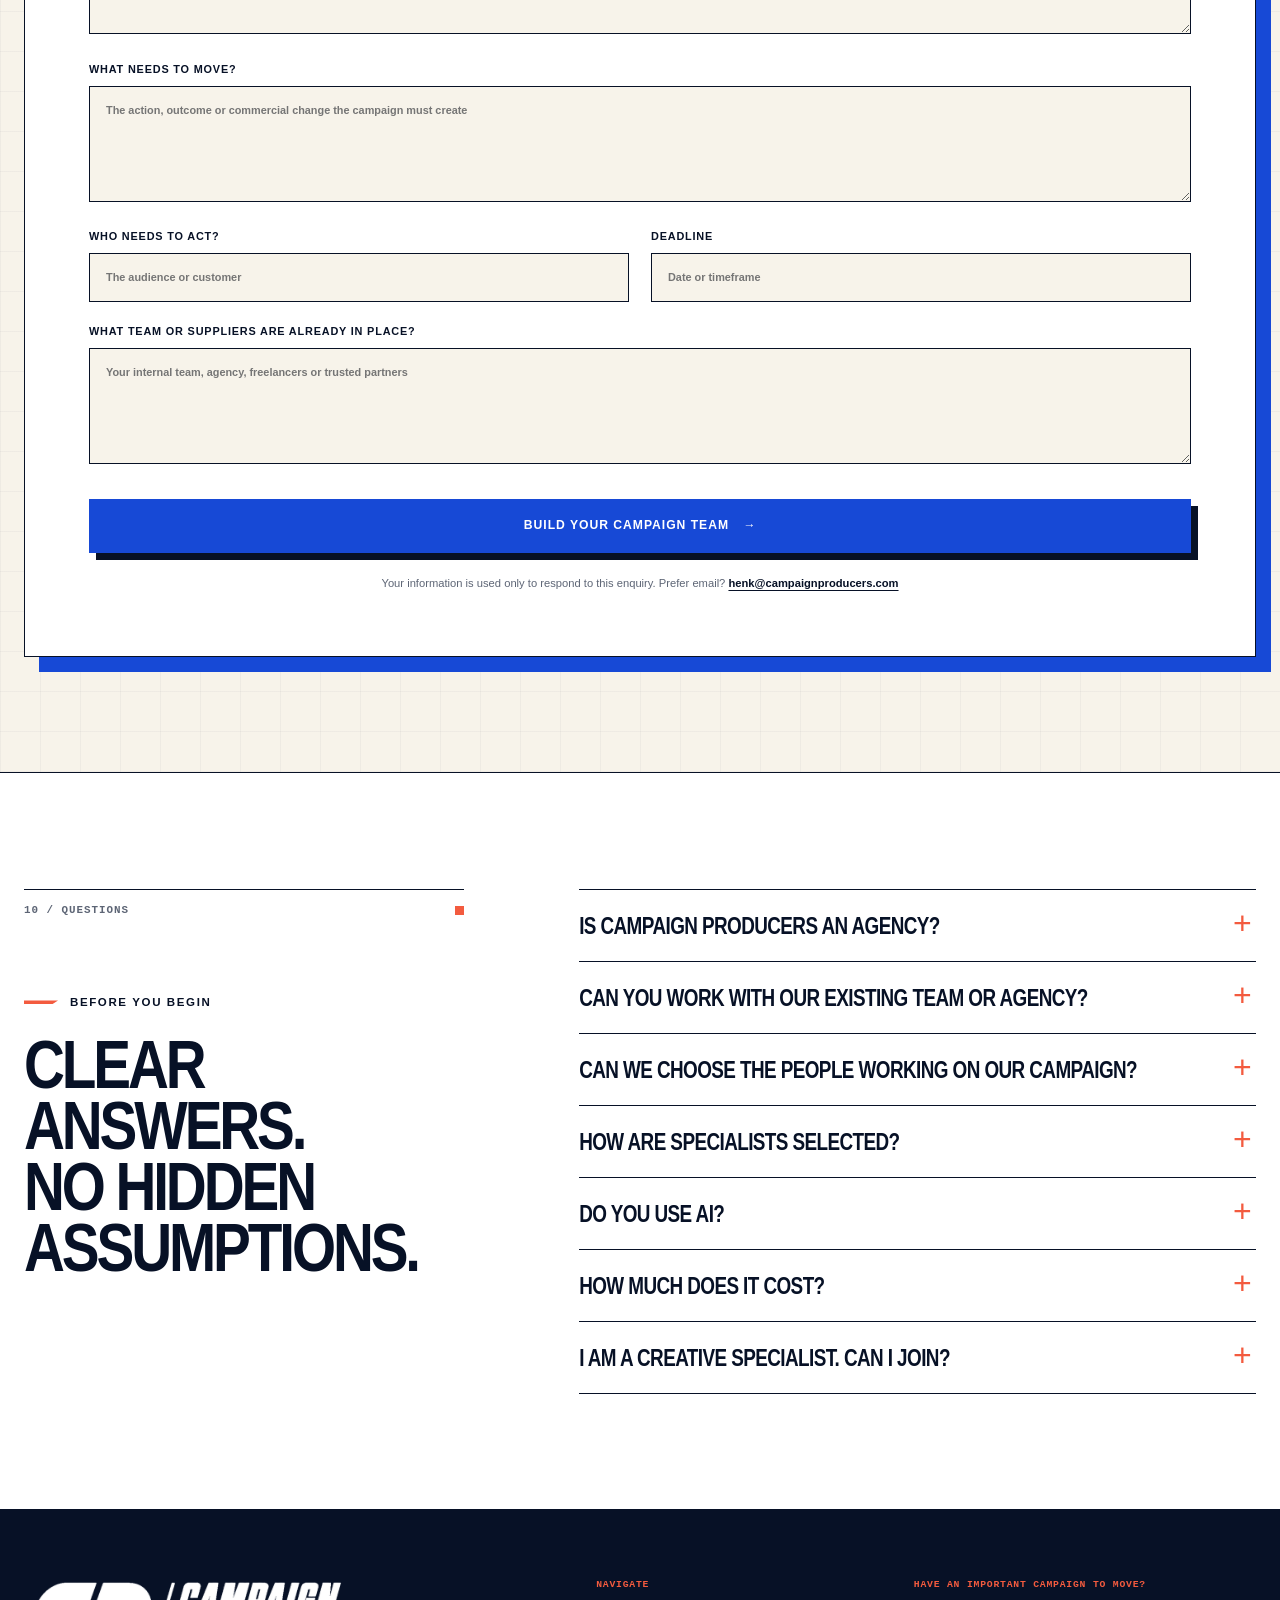
==== commit a3a92ac1: "Add talent network application" ====
--- a/index.html
+++ b/index.html
@@ -60,7 +60,7 @@
         <a href="/insights/">Insights</a>
         <a href="#proof">Results</a>
         <a href="#producer">Your Campaign Producer</a>
-        <a href="#join">Join the Collective</a>
+        <a href="/join/">Join the Collective</a>
         <a class="button button-small button-primary" href="#start">Build Your Campaign Team</a>
       </nav>
     </div>
@@ -78,7 +78,7 @@
           <p class="hero-lead">We turn your commercial objective into a clear campaign, assemble a hand-picked team of human specialists and lead every moving part from brief to delivery.</p>
           <div class="button-row">
             <a class="button button-primary" href="#start">Build Your Campaign Team <span aria-hidden="true">→</span></a>
-            <a class="button button-quiet" href="#join">Join the Collective</a>
+            <a class="button button-quiet" href="/join/">Join the Collective</a>
           </div>
           <p class="trust-line"><i aria-hidden="true"></i>Human-led. AI-enabled. One accountable Campaign Producer.</p>
         </div>
@@ -440,7 +440,7 @@
           <p>We are building a trusted network of strategists, creative directors, directors, writers, prompt engineers, designers, editors, animators, VFX artists and creative specialists.</p>
           <p>Campaign Producers gives talented people clear briefs, properly managed projects and opportunities matched to their strengths.</p>
           <p class="join-note">Membership is curated. Quality, reliability and work ethic matter as much as the portfolio.</p>
-          <a class="button button-coral" href="mailto:henk@campaignproducers.com?subject=Application%20to%20join%20the%20Campaign%20Producers%20Collective">Apply to Join the Collective <span aria-hidden="true">→</span></a>
+          <a class="button button-coral" href="/join/">Apply to Join the Collective <span aria-hidden="true">→</span></a>
         </div>
       </div>
     </section>
@@ -545,7 +545,8 @@
         <a href="/insights/">Insights</a>
         <a href="#proof">Results</a>
         <a href="#producer">Your Campaign Producer</a>
-        <a href="#join">Join the Collective</a>
+        <a href="/join/">Join the Collective</a>
+        <a href="/privacy/">Privacy</a>
       </div>
       <div class="footer-action">
         <span>Have an important campaign to move?</span>
